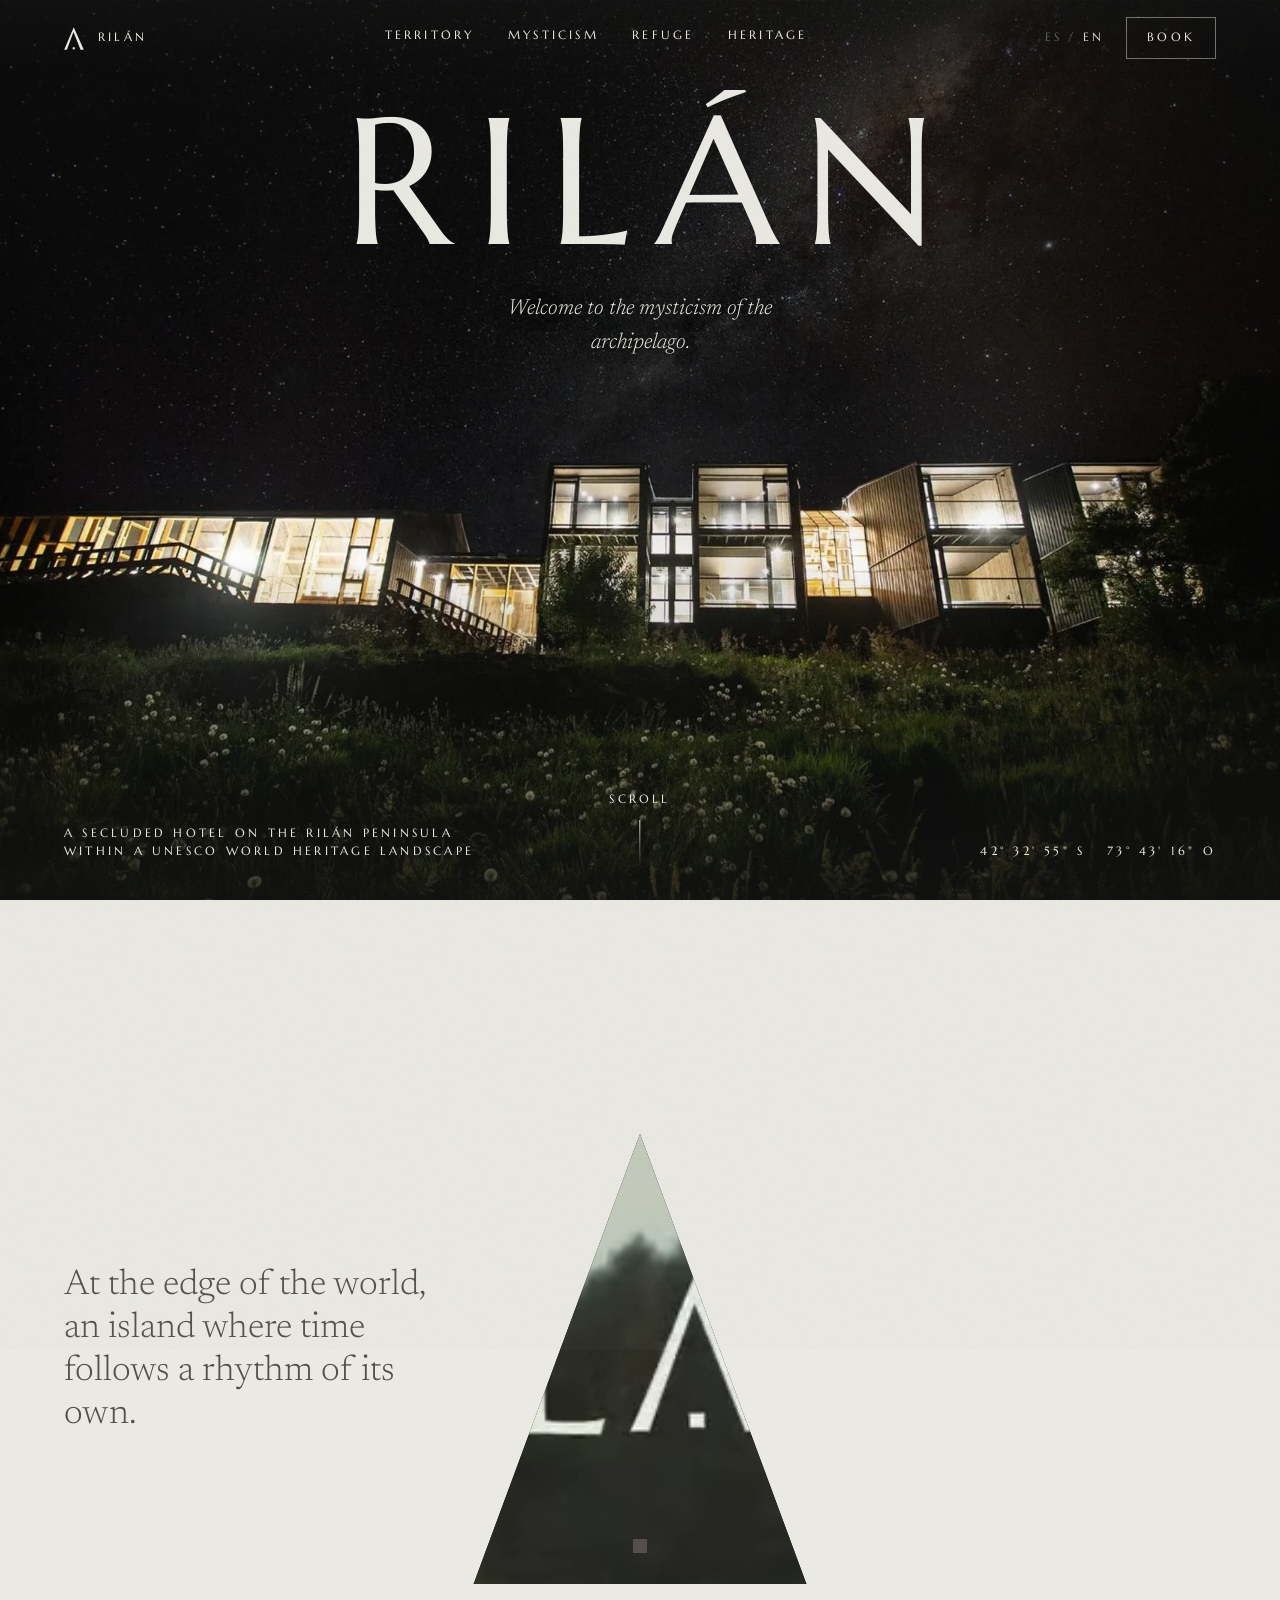
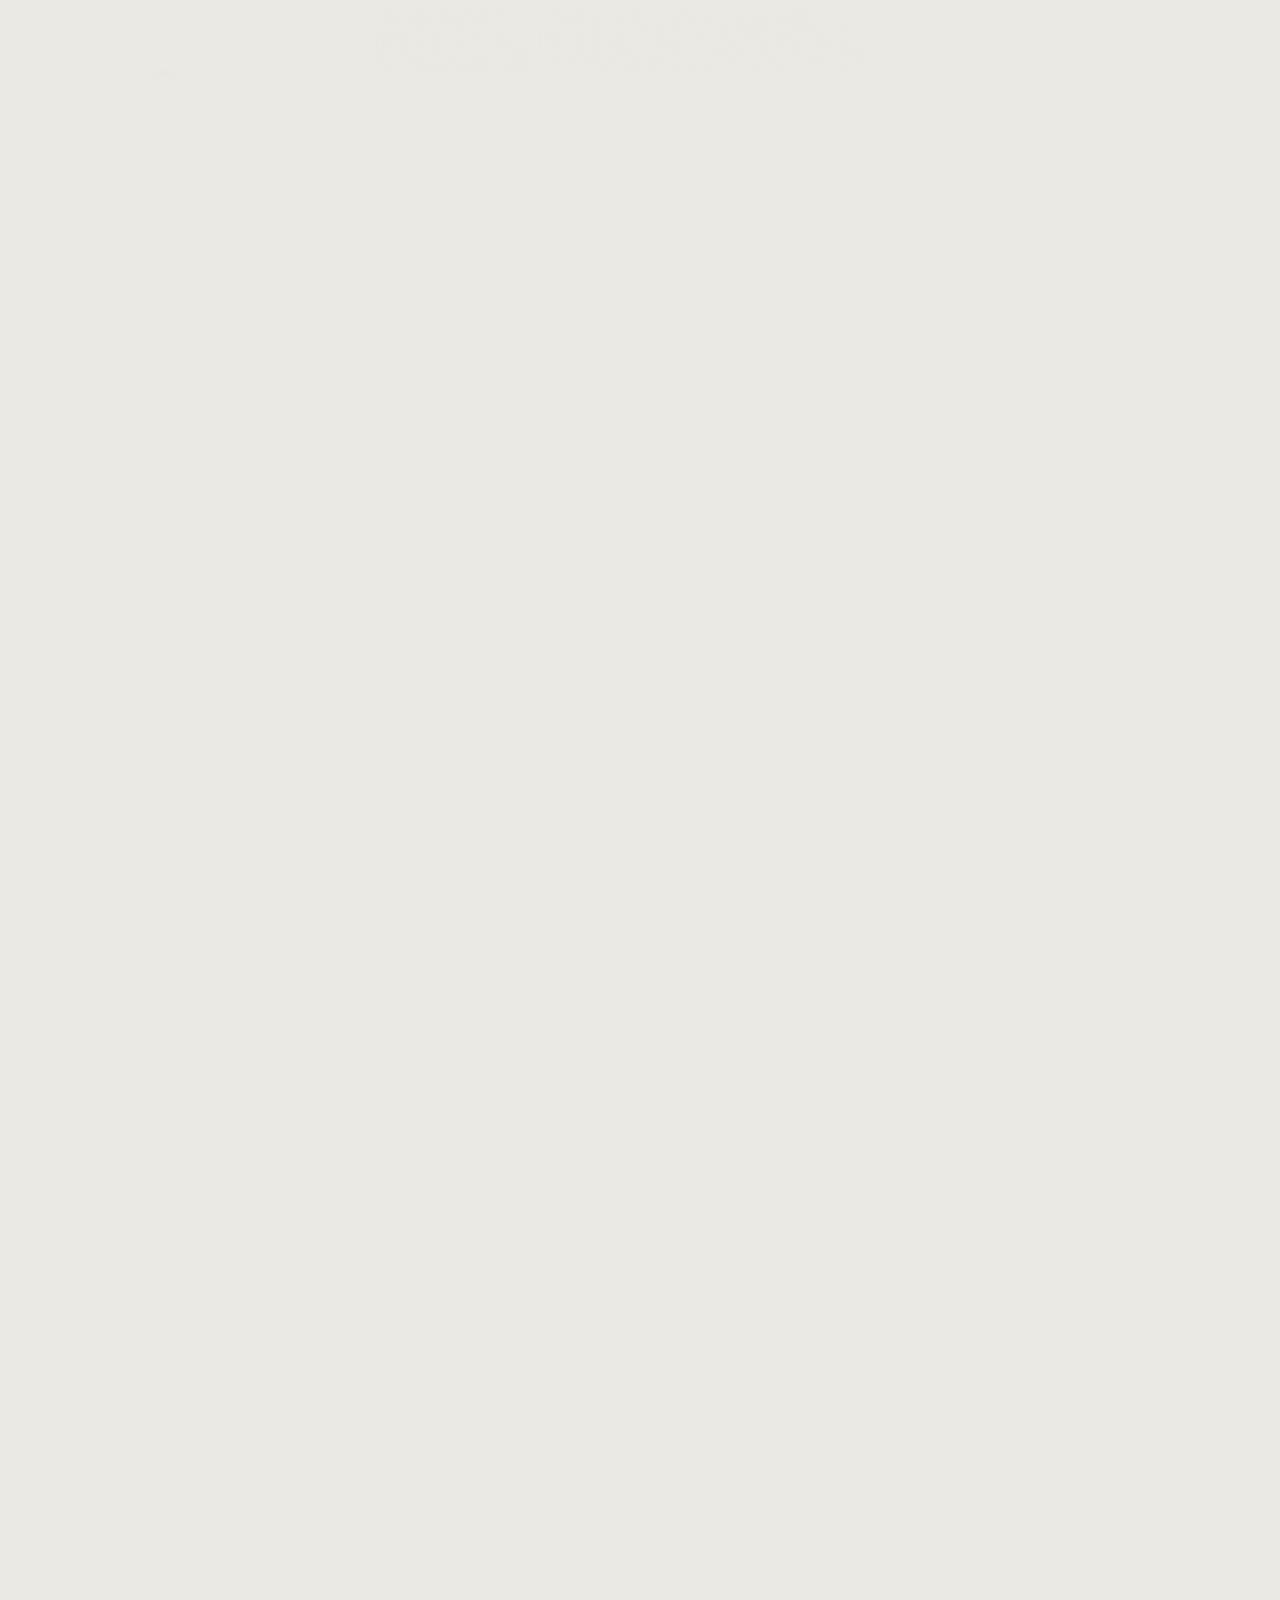
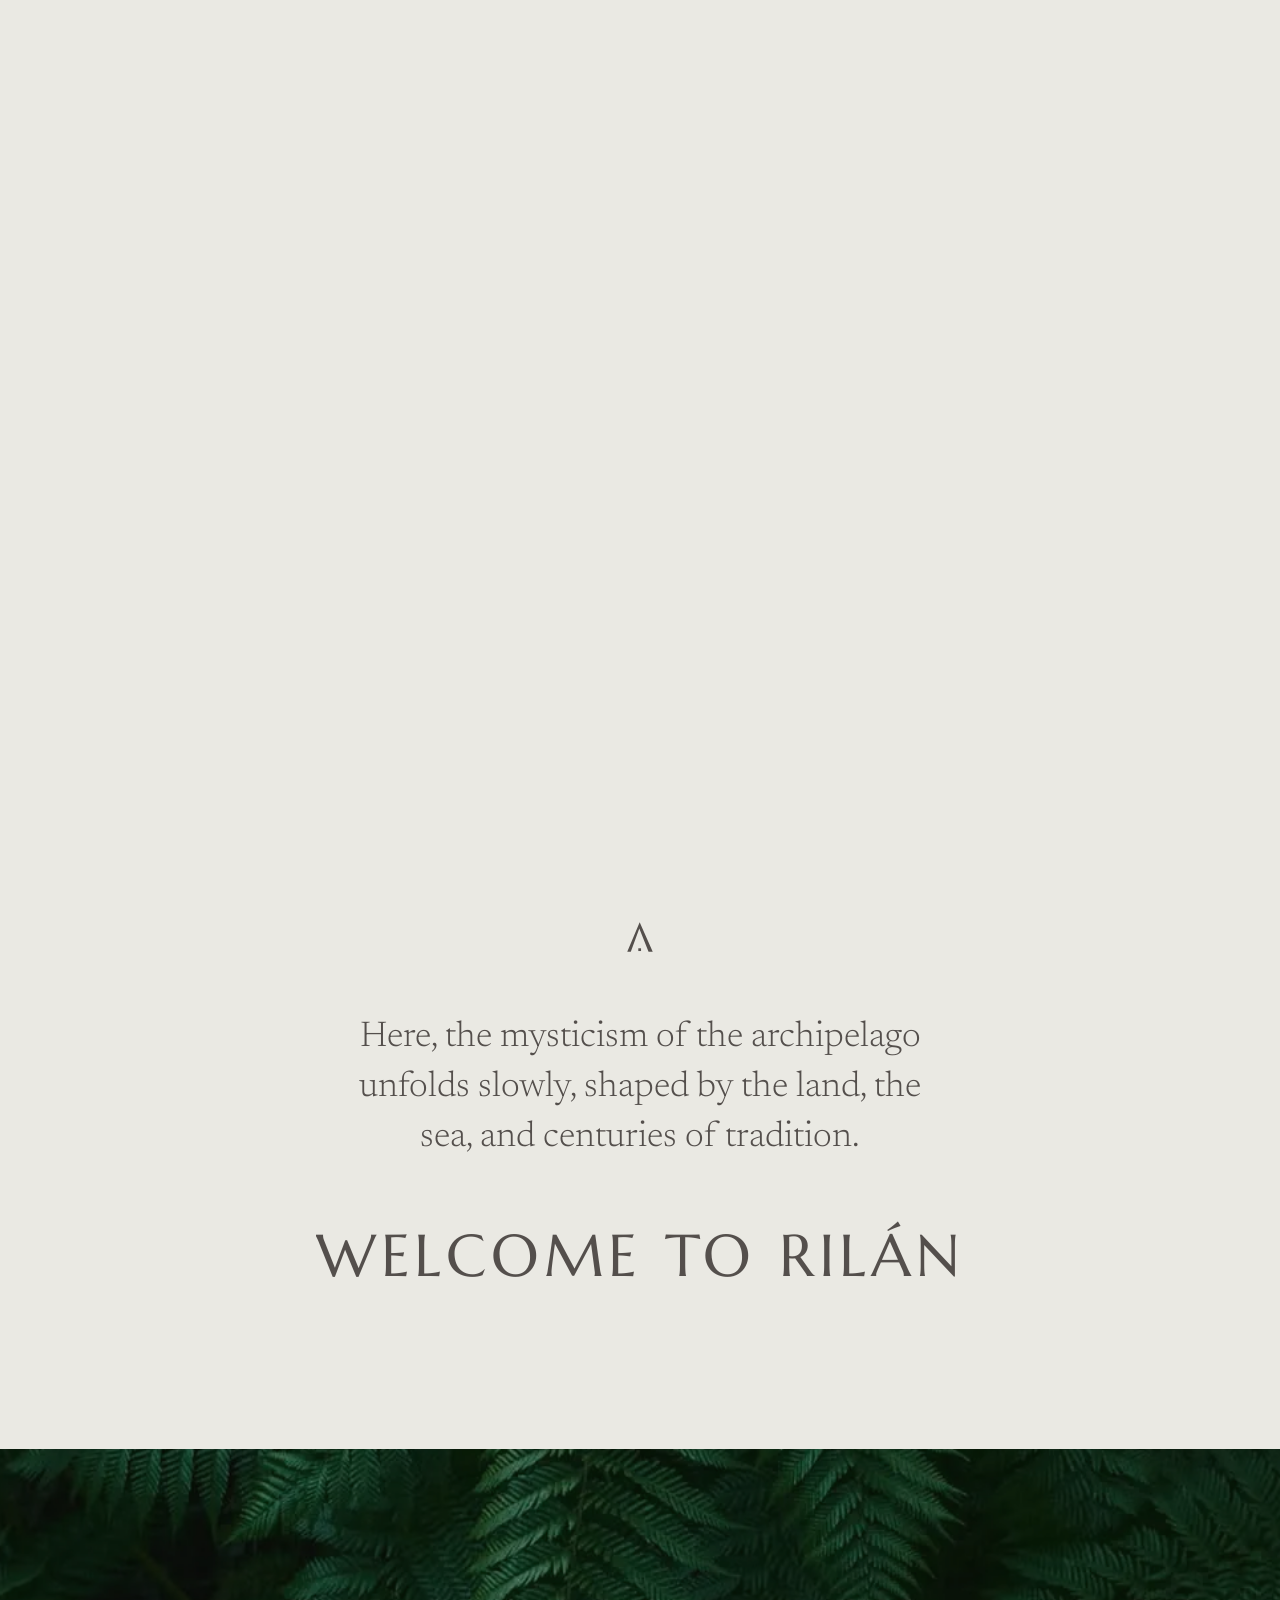
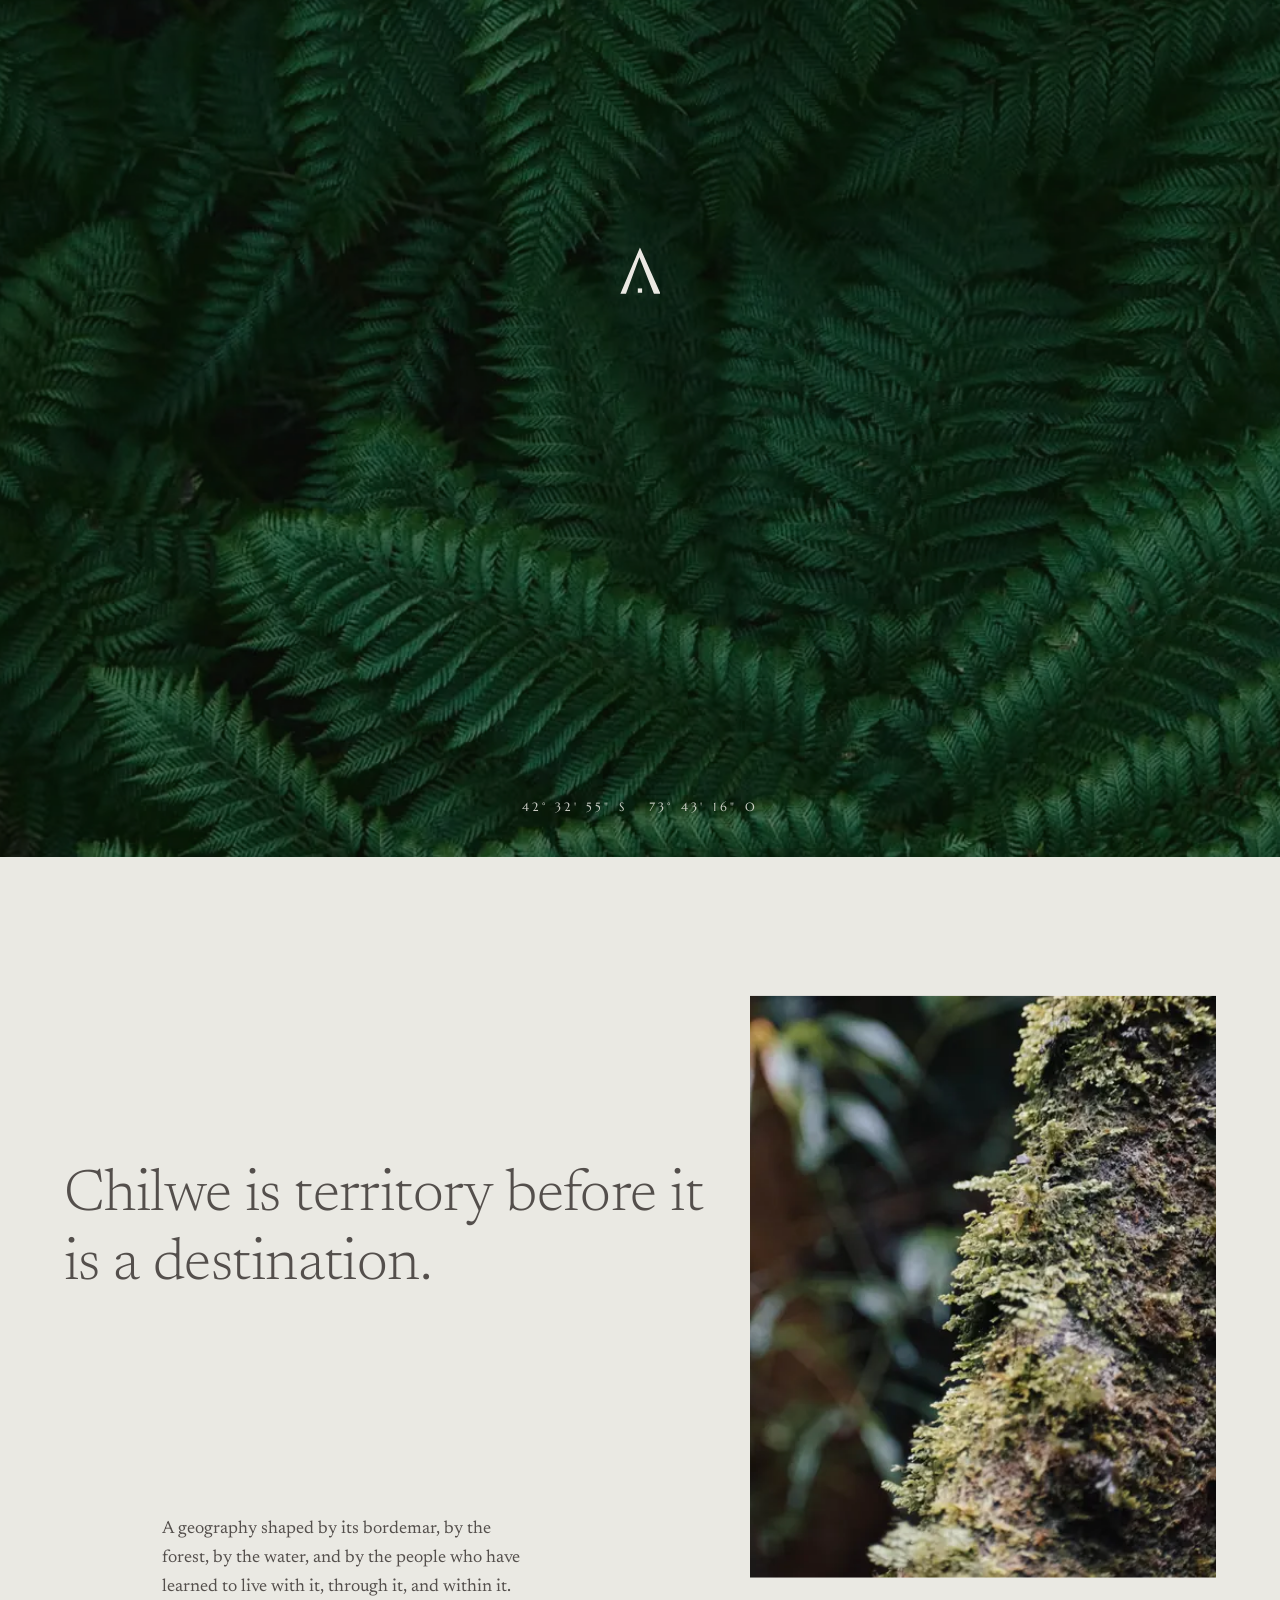
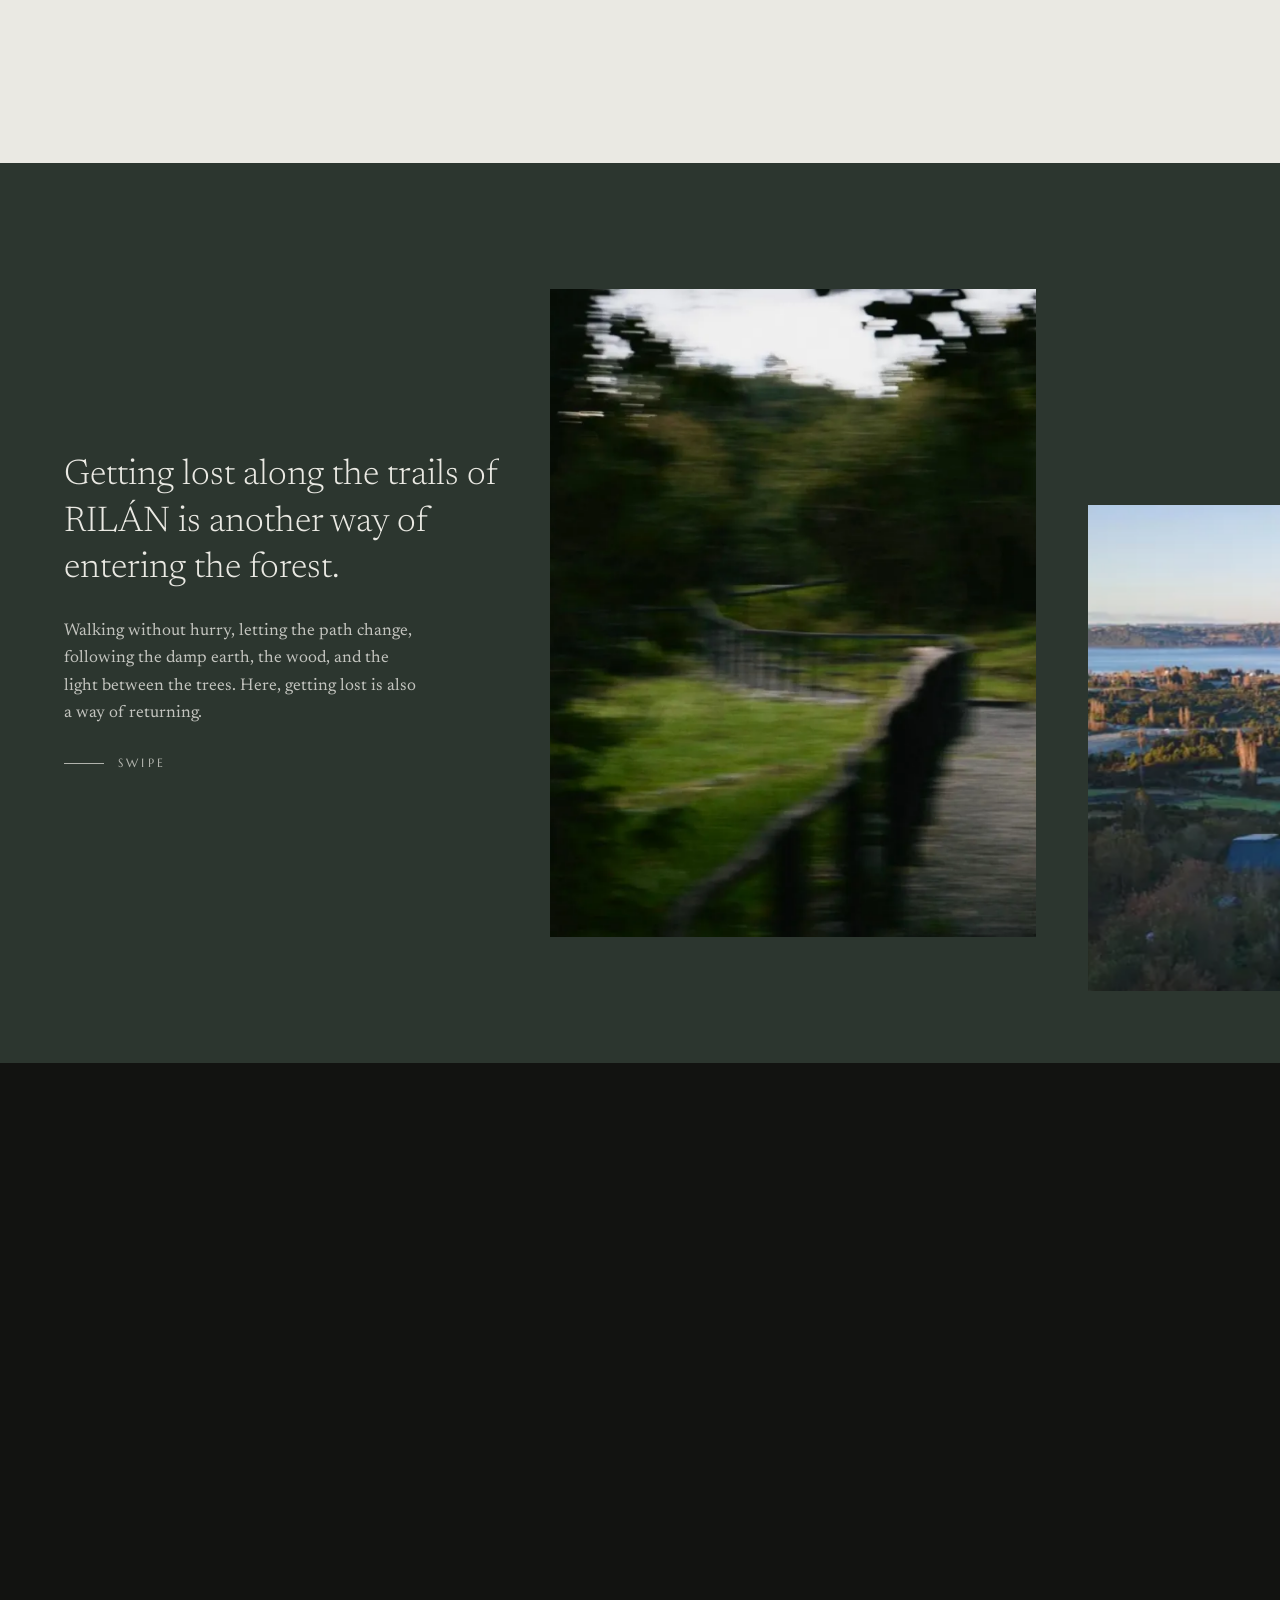
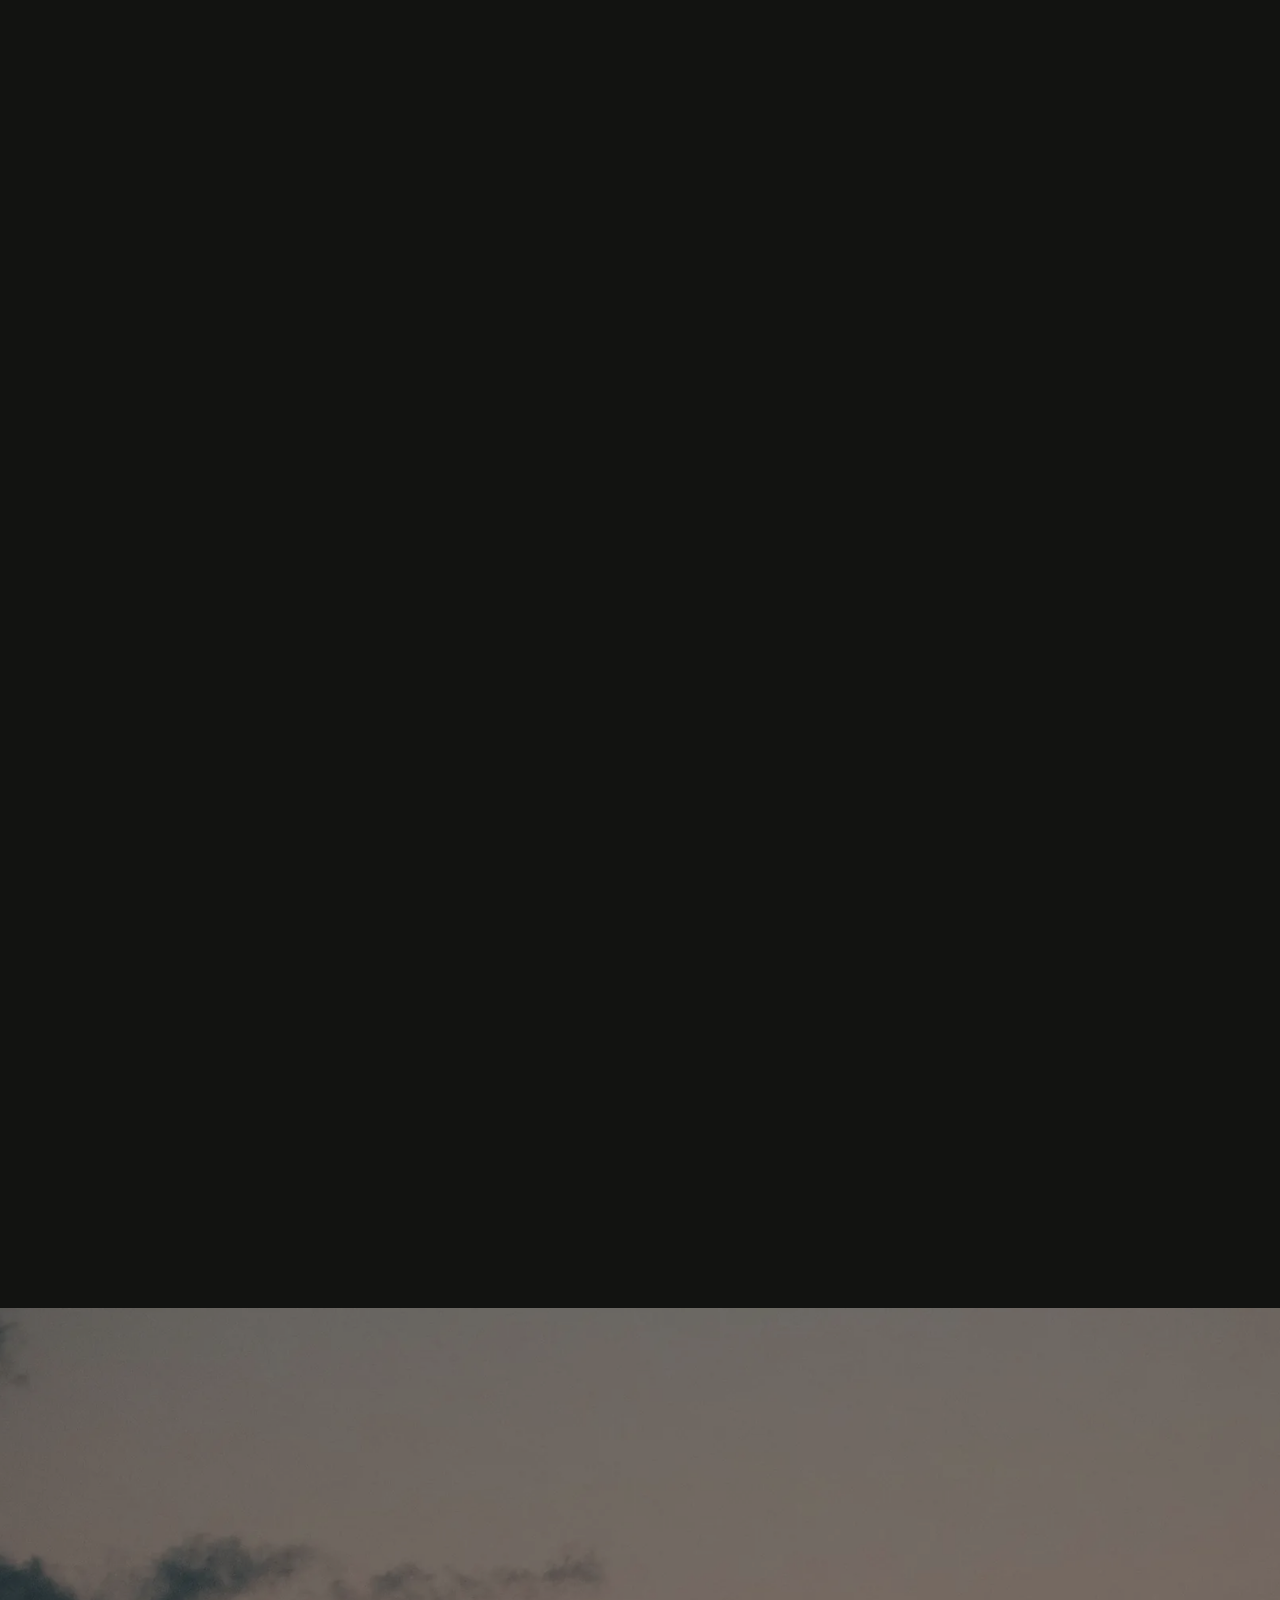
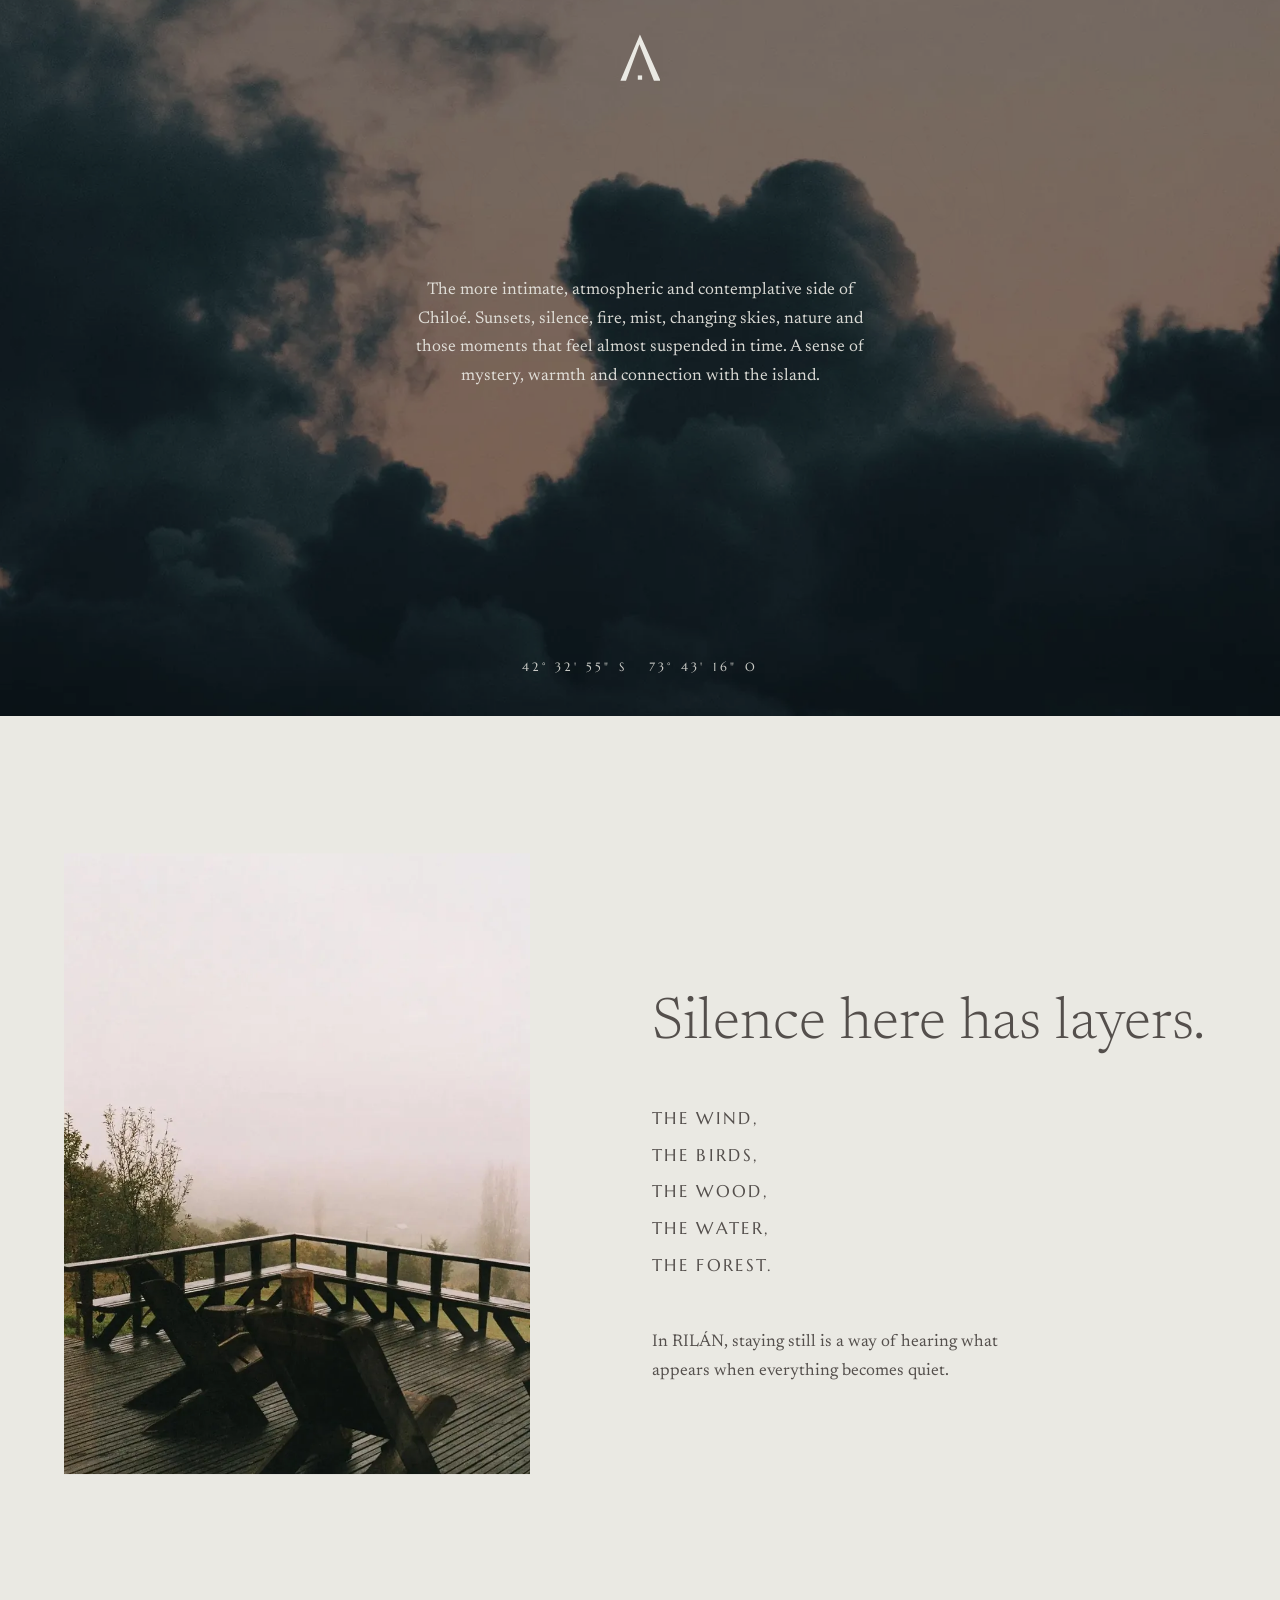
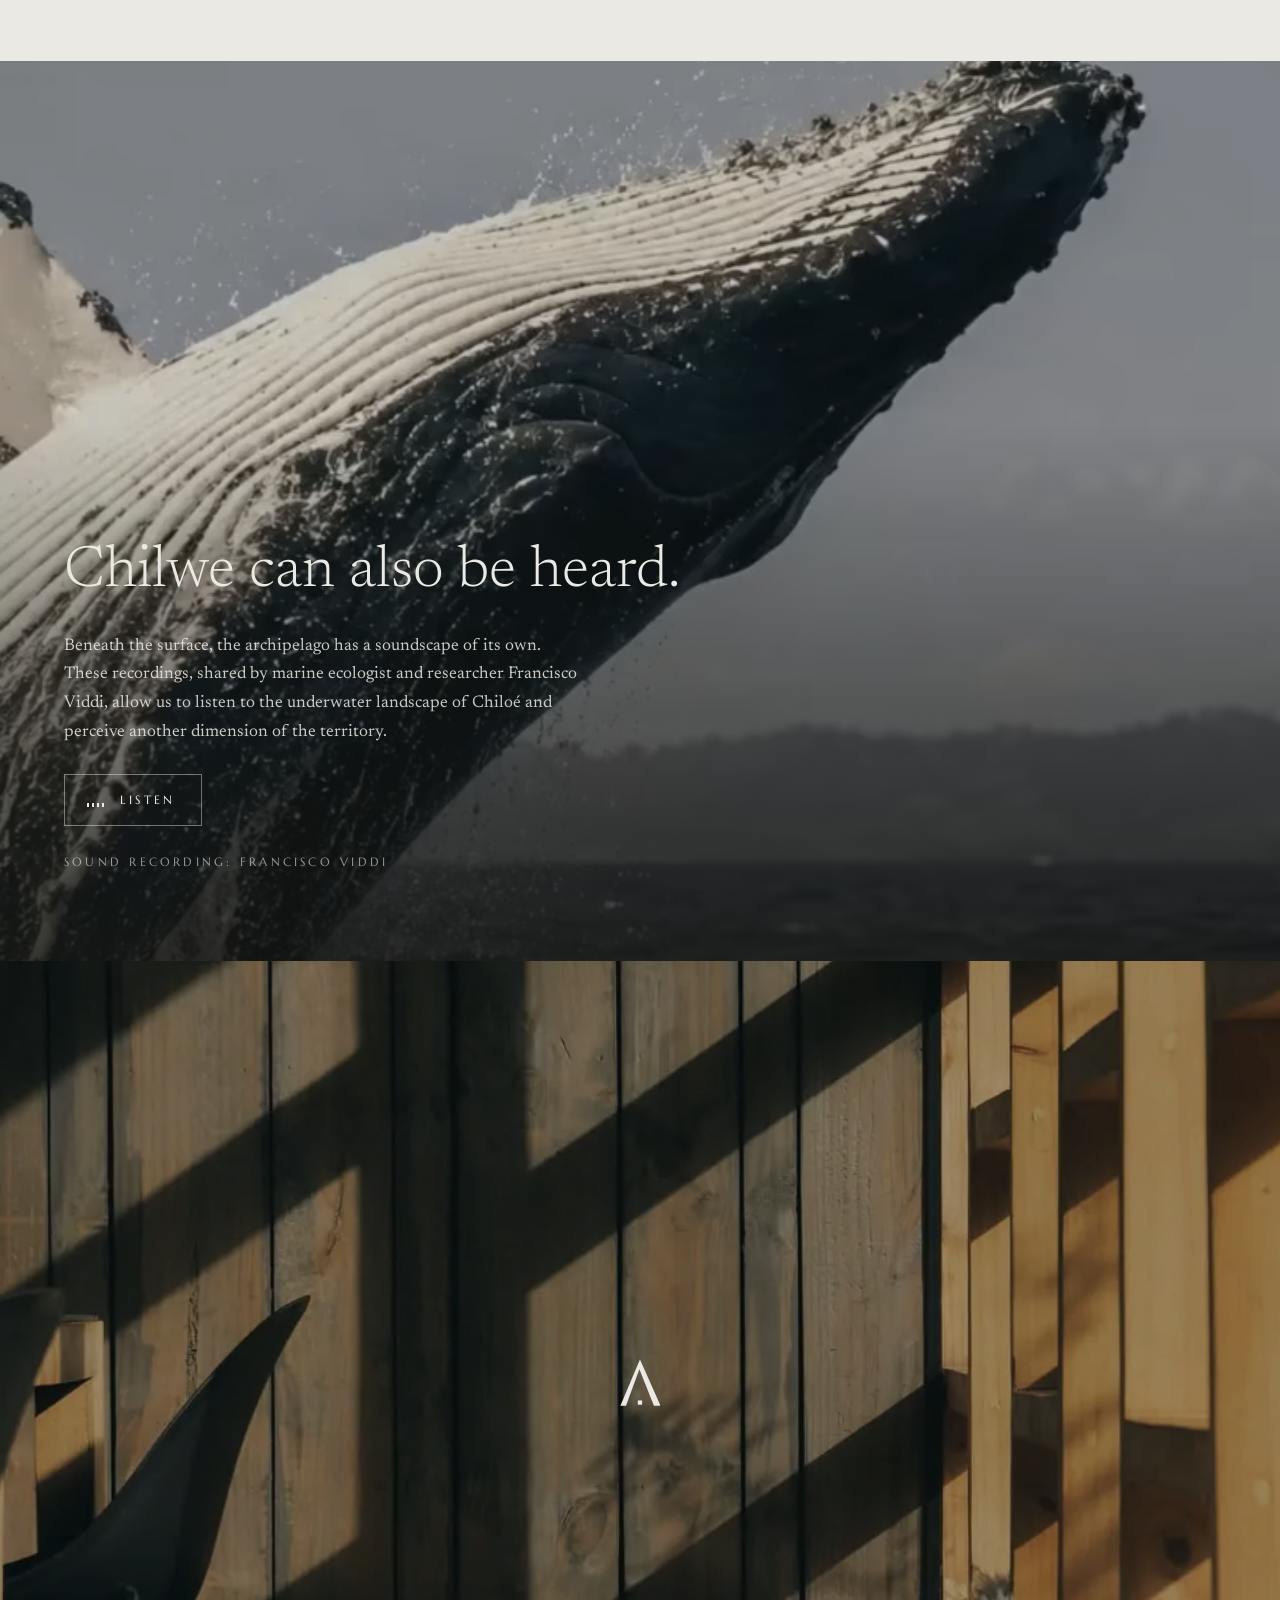
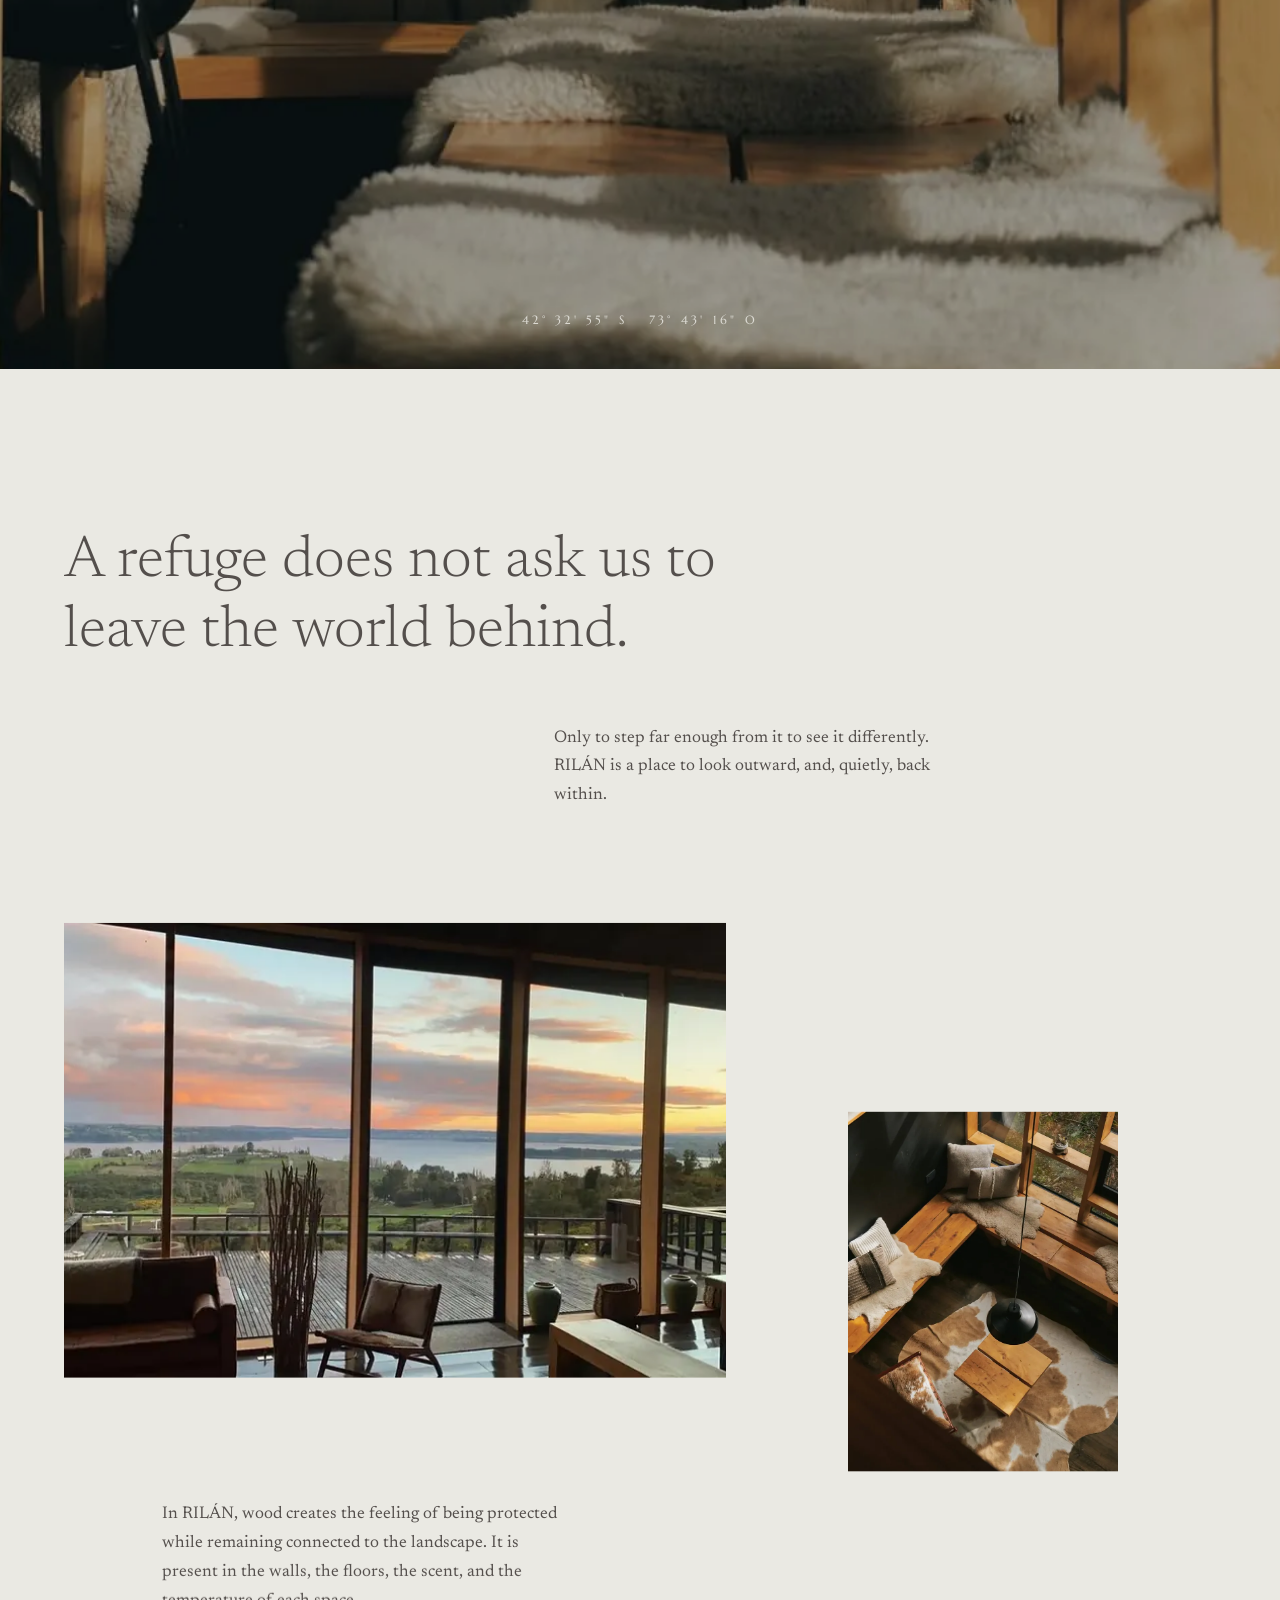
==== index.html @ 2826710f "F18: rendimiento y QA visual (Swiper diferido, OG, a11y) Co-Authored-By: Claude Opus 5.5 <noreply@an" ====
<!doctype html>
<html lang="es" data-lang="es">
<head>
<meta charset="utf-8">
<meta name="viewport" content="width=device-width, initial-scale=1">
<title>RILÁN · Península de Rilán, Chiloé</title>
<meta name="description" content="A secluded hotel on the Rilán Peninsula. Within a UNESCO World Heritage landscape. Chiloé Archipelago • Chile">
<meta name="theme-color" content="#121311">
<meta property="og:title" content="RILÁN">
<meta property="og:description" content="Bienvenidos al misticismo del archipiélago.">
<meta property="og:image" content="https://pabloignaciofigueroa.github.io/hotel_rilan/assets/og.jpg">
<meta property="og:type" content="website">
<link rel="icon" href="brand/logo/favicon.svg" type="image/svg+xml">
<link rel="icon" href="brand/logo/favicon.ico" sizes="48x48">
<link rel="apple-touch-icon" href="brand/logo/png/favicon-180.png">
<link rel="preload" href="assets/fonts/marcellus-latin-400-normal.woff2" as="font" type="font/woff2" crossorigin>
<link rel="preload" href="assets/fonts/newsreader-latin-300-normal.woff2" as="font" type="font/woff2" crossorigin>
<link rel="preload" as="image" type="image/webp" imagesrcset="assets/img/web_rilan_35-s.webp 800w, assets/img/web_rilan_35-l.webp 1800w" imagesizes="100vw">
<link rel="stylesheet" href="vendor/swiper-bundle.min.css" media="print" onload="this.media='all'">
<link rel="stylesheet" href="css/main.css">
<script>document.documentElement.classList.add('js');</script>
</head>
<body>

<a class="skip" href="#bienvenida"><span data-l="es">Saltar al contenido</span><span data-l="en">Skip to content</span></a>

<!-- ============ PRECARGA ============ -->
<div class="loader" aria-hidden="true">
  <svg class="loader__mark" viewBox="0 0 513 590"><path d="M5 585L250 5L508 585L425 585L243 128L75 585Z"/><rect x="223" y="519" width="54" height="54"/></svg>
  <p class="loader__coords t-label">42° 32' 55" S&nbsp;&nbsp;&nbsp;73° 43' 16" O</p>
</div>

<!-- ============ NAVEGACIÓN ============ -->
<header class="nav" data-nav>
  <a class="nav__brand" href="#top" aria-label="RILÁN, inicio">
    <svg viewBox="0 0 513 590" aria-hidden="true"><path d="M5 585L250 5L508 585L425 585L243 128L75 585Z"/><rect x="223" y="519" width="54" height="54"/></svg>
    <span class="t-label">RILÁN</span>
  </a>
  <nav class="nav__links" aria-label="Capítulos">
    <a class="t-label u-link" href="#territory">Territory</a>
    <a class="t-label u-link" href="#mysticism">Mysticism</a>
    <a class="t-label u-link" href="#refuge">Refuge</a>
    <a class="t-label u-link" href="#heritage">Heritage</a>
  </nav>
  <div class="nav__end">
    <button class="lang t-label" type="button" data-lang-toggle aria-label="ES / EN: cambiar idioma, change language"><span class="lang__es">ES</span><span class="lang__sep">/</span><span class="lang__en">EN</span></button>
    <a class="btn btn--ghost t-label" href="#reservar" data-magnetic><span data-l="es">Reservar</span><span data-l="en">Book</span></a>
    <button class="burger" type="button" data-menu-open aria-expanded="false" aria-controls="menu"><span class="sr"><span data-l="es">Abrir menú</span><span data-l="en">Open menu</span></span><i></i><i></i></button>
  </div>
</header>

<div class="menu" id="menu" data-menu hidden>
  <div class="menu__media" aria-hidden="true">
    <img class="is-on" src="assets/img/ig_2026-09-23_DdoqxbhxKbG-l.webp" srcset="assets/img/ig_2026-09-23_DdoqxbhxKbG-s.webp 800w, assets/img/ig_2026-09-23_DdoqxbhxKbG-l.webp 1800w" sizes="50vw" width="1080" height="1439" alt="" loading="lazy" decoding="async" style="background-image:url([data-uri])" data-menu-img="territory">
    <img class="" src="assets/img/ig_2026-09-02_DczRbckRl74-l.webp" srcset="assets/img/ig_2026-09-02_DczRbckRl74-s.webp 800w, assets/img/ig_2026-09-02_DczRbckRl74-l.webp 1800w" sizes="50vw" width="3073" height="4096" alt="" loading="lazy" decoding="async" style="background-image:url([data-uri])" data-menu-img="mysticism">
    <img class="" src="assets/img/ig_2026-09-11_DdJ6xS-xtDC-l.webp" srcset="assets/img/ig_2026-09-11_DdJ6xS-xtDC-s.webp 800w, assets/img/ig_2026-09-11_DdJ6xS-xtDC-l.webp 1800w" sizes="50vw" width="1080" height="1440" alt="" loading="lazy" decoding="async" style="background-image:url([data-uri])" data-menu-img="refuge">
    <img class="" src="assets/img/ig_2026-09-03_Dc00-W6RwgS-l.webp" srcset="assets/img/ig_2026-09-03_Dc00-W6RwgS-s.webp 800w, assets/img/ig_2026-09-03_Dc00-W6RwgS-l.webp 1800w" sizes="50vw" width="1421" height="1895" alt="" loading="lazy" decoding="async" style="background-image:url([data-uri])" data-menu-img="heritage">
    <img class="" src="assets/img/web_rilan_06-l.webp" srcset="assets/img/web_rilan_06-s.webp 800w, assets/img/web_rilan_06-l.webp 1800w" sizes="50vw" width="1600" height="1200" alt="" loading="lazy" decoding="async" style="background-image:url([data-uri])" data-menu-img="cocina">
    <img class="" src="assets/img/web_rilan_47-l.webp" srcset="assets/img/web_rilan_47-s.webp 800w, assets/img/web_rilan_47-l.webp 1800w" sizes="50vw" width="3000" height="1688" alt="" loading="lazy" decoding="async" style="background-image:url([data-uri])" data-menu-img="llegar">
  </div>
  <nav class="menu__list" aria-label="Menú">
    <a href="#territory" data-menu-key="territory"><span class="menu__w">Territory</span></a>
    <a href="#mysticism" data-menu-key="mysticism"><span class="menu__w">Mysticism</span></a>
    <a href="#refuge" data-menu-key="refuge"><span class="menu__w">Refuge</span></a>
    <a href="#cocina" data-menu-key="cocina"><span class="menu__w">Rucalaf</span></a>
    <a href="#heritage" data-menu-key="heritage"><span class="menu__w">Heritage</span></a>
    <a href="#llegar" data-menu-key="llegar"><span class="menu__w"><span data-l="es">Cómo llegar</span><span data-l="en">Getting here</span></span></a>
  </nav>
  <p class="menu__coords t-label">42° 32' 55" S&nbsp;&nbsp;&nbsp;73° 43' 16" O</p>
  <button class="menu__close t-label" type="button" data-menu-close><span data-l="es">Cerrar</span><span data-l="en">Close</span></button>
</div>

<div class="progress" aria-hidden="true"><i data-progress></i></div>

<main id="top">

<!-- ============ 1 · PORTADA ============ -->
<section class="hero" data-theme="dark" aria-label="RILÁN">
  <div class="hero__media" data-hero-media>
    <img class="" src="assets/img/web_rilan_35-l.webp" srcset="assets/img/web_rilan_35-s.webp 800w, assets/img/web_rilan_35-l.webp 1800w" sizes="100vw" width="2200" height="1467" alt="Los volúmenes de madera de RILÁN encendidos de noche bajo la Vía Láctea" fetchpriority="high" decoding="async" style="background-image:url([data-uri])" >
  </div>
  <div class="hero__veil"></div>
  <div class="hero__content">
    <h1 class="hero__title" aria-label="RILÁN">
      <span class="hero__letters" data-hero-letters><span>R</span><span>I</span><span>L</span><span>Á</span><span>N</span></span>
    </h1>
    <p class="hero__lead" data-hero-fade>
      <span data-l="es">Bienvenidos al misticismo del archipiélago.</span>
      <span data-l="en">Welcome to the mysticism of the archipelago.</span>
    </p>
  </div>
  <p class="hero__bio t-label" data-hero-fade>A secluded hotel on the Rilán Peninsula<br>Within a UNESCO World Heritage landscape</p>
  <p class="hero__coords t-label" data-hero-fade>42° 32' 55" S&nbsp;&nbsp;&nbsp;73° 43' 16" O</p>
  <a class="hero__scroll t-label" href="#bienvenida" data-hero-fade><span data-l="es">Descender</span><span data-l="en">Scroll</span><i></i></a>
</section>

<!-- ============ 2 · VENTANA Λ ============ -->
<section class="portal" id="bienvenida" data-portal aria-label="Bienvenida">
  <div class="portal__stage">
    <div class="portal__window" data-portal-window>
      <video class="portal__video" data-portal-video muted playsinline loop preload="metadata" poster="assets/video/bienvenida-poster.jpg" aria-label="Video de bienvenida: bosque, arquitectura e interiores de RILÁN">
        <source src="assets/video/bienvenida.webm" type="video/webm">
        <source src="assets/video/bienvenida.mp4" type="video/mp4">
      </video>
      <div class="portal__shade" data-portal-shade></div>
    </div>
    <span class="portal__dot" data-portal-dot aria-hidden="true"></span>
    <p class="portal__intro" data-portal-intro>
      <span data-l="es">Al sur del mundo, una isla donde el tiempo sigue un ritmo propio.</span>
      <span data-l="en">At the edge of the world, an island where time follows a rhythm of its own.</span>
    </p>
    <p class="portal__words" aria-label="La madera, el fuego, el patrimonio, el silencio.">
      <span data-l="es"><b data-word>La madera,</b> <b data-word>el fuego,</b> <b data-word>el patrimonio,</b> <b data-word>el silencio.</b></span>
      <span data-l="en"><b data-word>Wood,</b> <b data-word>fire,</b> <b data-word>heritage,</b> <b data-word>silence.</b></span>
    </p>
  </div>
</section>

<section class="welcome" data-theme="light">
  <div class="welcome__inner">
    <svg class="mark mark--sm" viewBox="0 0 513 590" aria-hidden="true"><path d="M5 585L250 5L508 585L425 585L243 128L75 585Z"/><rect x="223" y="519" width="54" height="54"/></svg>
    <p class="welcome__text" data-lines>
      <span data-l="es">Aquí, el misticismo del archipiélago se revela lentamente, moldeado por la tierra, el mar y siglos de tradición.</span>
      <span data-l="en">Here, the mysticism of the archipelago unfolds slowly, shaped by the land, the sea, and centuries of tradition.</span>
    </p>
    <h2 class="welcome__title t-display" data-lines><span data-l="es">Bienvenidos a RILÁN</span><span data-l="en">Welcome to RILÁN</span></h2>
  </div>
</section>

<!-- ============ 3 · TERRITORY ============ -->
<section class="cover" id="territory" data-theme="dark" data-cover aria-labelledby="t-territory">
  <div class="cover__media" data-cover-media>
    <img class="" src="assets/img/ig_2026-09-23_DdoqxbhxKbG-l.webp" srcset="assets/img/ig_2026-09-23_DdoqxbhxKbG-s.webp 800w, assets/img/ig_2026-09-23_DdoqxbhxKbG-l.webp 1800w" sizes="100vw" width="1080" height="1439" alt="Hojas de helecho nativo cubriendo todo el cuadro" loading="lazy" decoding="async" style="background-image:url([data-uri])" >
  </div>
  <div class="cover__veil"></div>
  <div class="cover__center">
    <svg class="mark" viewBox="0 0 513 590" aria-hidden="true"><path d="M5 585L250 5L508 585L425 585L243 128L75 585Z"/><rect x="223" y="519" width="54" height="54"/></svg>
    <h2 class="cover__word" id="t-territory" data-cover-word>Territory</h2>
  </div>
  <p class="cover__coords t-label">42° 32' 55" S&nbsp;&nbsp;&nbsp;73° 43' 16" O</p>
</section>

<section class="chapter" data-theme="light">
  <div class="chapter__grid">
    <h3 class="chapter__title" data-lines>
      <span data-l="es">Chilwe es territorio antes que destino.</span>
      <span data-l="en">Chilwe is territory before it is a destination.</span>
    </h3>
    <p class="chapter__body" data-lines>
      <span data-l="es">Una geografía marcada por su bordemar, por el bosque, por el agua y por las personas que han aprendido a vivir con él, a través de él y dentro de él.</span>
      <span data-l="en">A geography shaped by its bordemar, by the forest, by the water, and by the people who have learned to live with it, through it, and within it.</span>
    </p>
    <figure class="chapter__fig" data-clip>
      <div class="frame"><img class="" src="assets/img/ig_2026-09-05_Dc41N1BRYMT-l.webp" srcset="assets/img/ig_2026-09-05_Dc41N1BRYMT-s.webp 800w, assets/img/ig_2026-09-05_Dc41N1BRYMT-l.webp 1800w" sizes="(min-width: 900px) 40vw, 100vw" width="4096" height="2731" alt="Tronco cubierto de musgo y líquenes en el bosque" loading="lazy" decoding="async" style="background-image:url([data-uri])" data-parallax-in></div>
    </figure>
  </div>
</section>

<section class="hscroll" data-theme="dark" data-hscroll aria-label="Senderos y paisaje">
  <div class="hscroll__track" data-hscroll-track>
    <div class="hscroll__intro">
      <p class="hscroll__lead" data-lines>
        <span data-l="es">Perderse en los senderos de RILÁN es otra forma de entrar en el bosque.</span>
        <span data-l="en">Getting lost along the trails of RILÁN is another way of entering the forest.</span>
      </p>
      <p class="hscroll__body">
        <span data-l="es">Caminar sin apuro, dejar que el camino cambie, seguir la humedad, la madera y la luz entre los árboles. Aquí, perderse también es una forma de retornar.</span>
        <span data-l="en">Walking without hurry, letting the path change, following the damp earth, the wood, and the light between the trees. Here, getting lost is also a way of returning.</span>
      </p>
      <p class="hint t-label" aria-hidden="true"><i></i><span data-l="es">Desliza</span><span data-l="en">Swipe</span></p>
    </div>
    <figure class="hs hs--tall"><div class="frame"><img class="" src="assets/img/ig_2026-09-17_DdZd85rRxkm-l.webp" srcset="assets/img/ig_2026-09-17_DdZd85rRxkm-s.webp 800w, assets/img/ig_2026-09-17_DdZd85rRxkm-l.webp 1800w" sizes="(min-width: 900px) 34vw, 80vw" width="1129" height="1505" alt="Pasarela de madera que se pierde entre el pasto y el bosque" loading="lazy" decoding="async" style="background-image:url([data-uri])" ></div></figure>
    <figure class="hs hs--wide hs--low"><div class="frame"><img class="" src="assets/img/web_rilan_47-l.webp" srcset="assets/img/web_rilan_47-s.webp 800w, assets/img/web_rilan_47-l.webp 1800w" sizes="(min-width: 900px) 52vw, 90vw" width="3000" height="1688" alt="Vista aérea de la península de Rilán y el mar interior al atardecer" loading="lazy" decoding="async" style="background-image:url([data-uri])" ></div></figure>
    <figure class="hs hs--mid"><div class="frame"><img class="" src="assets/img/web_rilan_03-l.webp" srcset="assets/img/web_rilan_03-s.webp 800w, assets/img/web_rilan_03-l.webp 1800w" sizes="(min-width: 900px) 40vw, 80vw" width="3000" height="2000" alt="Torre de una iglesia chilota vista entre las ramas, frente al agua" loading="lazy" decoding="async" style="background-image:url([data-uri])" ></div></figure>
    <div class="hs-quote">
      <p class="hs-quote__t" data-lines><span data-l="es">El bosque guarda su propio ritmo.</span><span data-l="en">The forest holds its own rhythm.</span></p>
      <p class="hs-quote__b"><span data-l="es">En Chilwe, la naturaleza es más que paisaje. Es memoria, presencia y una forma de retornar.</span><span data-l="en">In Chilwe, nature is more than landscape. It is memory, presence and a way of returning.</span></p>
    </div>
    <figure class="hs hs--tall hs--low"><div class="frame"><img class="" src="assets/img/ig_2026-09-13_DdOtAZ-xADQ-l.webp" srcset="assets/img/ig_2026-09-13_DdOtAZ-xADQ-s.webp 800w, assets/img/ig_2026-09-13_DdOtAZ-xADQ-l.webp 1800w" sizes="(min-width: 900px) 34vw, 80vw" width="1136" height="1515" alt="Reflejos de pilotes de madera en el agua quieta" loading="lazy" decoding="async" style="background-image:url([data-uri])" ></div></figure>
    <figure class="hs hs--wide"><div class="frame"><img class="" src="assets/img/web_rilan_08-l.webp" srcset="assets/img/web_rilan_08-s.webp 800w, assets/img/web_rilan_08-l.webp 1800w" sizes="(min-width: 900px) 52vw, 90vw" width="1600" height="1066" alt="Camino rural entre lomas verdes de Chiloé" loading="lazy" decoding="async" style="background-image:url([data-uri])" ></div></figure>
    <figure class="hs hs--mid hs--low"><div class="frame"><img class="" src="assets/img/web_rilan_48-l.webp" srcset="assets/img/web_rilan_48-s.webp 800w, assets/img/web_rilan_48-l.webp 1800w" sizes="(min-width: 900px) 40vw, 80vw" width="1136" height="733" alt="Pradera con flores silvestres y el hotel al fondo" loading="lazy" decoding="async" style="background-image:url([data-uri])" ></div></figure>
  </div>
</section>

<!-- ============ 4 · MYSTICISM ============ -->
<section class="cover" id="mysticism" data-theme="dark" data-cover aria-labelledby="t-mysticism">
  <div class="cover__media" data-cover-media>
    <img class="" src="assets/img/ig_2026-09-02_DczRbckRl74-l.webp" srcset="assets/img/ig_2026-09-02_DczRbckRl74-s.webp 800w, assets/img/ig_2026-09-02_DczRbckRl74-l.webp 1800w" sizes="100vw" width="3073" height="4096" alt="Nubes oscuras sobre un cielo rosado al atardecer" loading="lazy" decoding="async" style="background-image:url([data-uri])" >
  </div>
  <div class="cover__veil"></div>
  <div class="cover__center">
    <svg class="mark" viewBox="0 0 513 590" aria-hidden="true"><path d="M5 585L250 5L508 585L425 585L243 128L75 585Z"/><rect x="223" y="519" width="54" height="54"/></svg>
    <h2 class="cover__word" id="t-mysticism" data-cover-word>Mysticism</h2>
    <p class="cover__desc" data-lines>The more intimate, atmospheric and contemplative side of Chiloé. Sunsets, silence, fire, mist, changing skies, nature and those moments that feel almost suspended in time. A sense of mystery, warmth and connection with the island.</p>
  </div>
  <p class="cover__coords t-label">42° 32' 55" S&nbsp;&nbsp;&nbsp;73° 43' 16" O</p>
</section>

<section class="silence" data-theme="light">
  <figure class="silence__fig" data-clip>
    <div class="frame"><img class="" src="assets/img/web_rilan_16-l.webp" srcset="assets/img/web_rilan_16-s.webp 800w, assets/img/web_rilan_16-l.webp 1800w" sizes="(min-width: 900px) 38vw, 100vw" width="1228" height="1818" alt="Terraza de madera con sillas frente a la niebla" loading="lazy" decoding="async" style="background-image:url([data-uri])" data-parallax-in></div>
  </figure>
  <div class="silence__text">
    <h3 class="silence__title" data-lines><span data-l="es">El silencio aquí tiene capas.</span><span data-l="en">Silence here has layers.</span></h3>
    <p class="silence__layers" aria-label="El viento, las aves, la madera, el agua, el bosque.">
      <span data-l="es"><b data-layer>El viento,</b> <b data-layer>las aves,</b> <b data-layer>la madera,</b> <b data-layer>el agua,</b> <b data-layer>el bosque.</b></span>
      <span data-l="en"><b data-layer>The wind,</b> <b data-layer>the birds,</b> <b data-layer>the wood,</b> <b data-layer>the water,</b> <b data-layer>the forest.</b></span>
    </p>
    <p class="silence__body" data-lines>
      <span data-l="es">En RILÁN, quedarse en silencio es una forma de escuchar lo que aparece cuando todo se aquieta.</span>
      <span data-l="en">In RILÁN, staying still is a way of hearing what appears when everything becomes quiet.</span>
    </p>
  </div>
</section>

<section class="listen" data-theme="dark" aria-labelledby="t-listen">
  <video class="listen__video" data-listen-video muted playsinline loop preload="none" poster="assets/video/chilwe-poster.jpg" aria-label="Ballena jorobada saltando en el mar interior de Chiloé">
    <source src="assets/video/chilwe-se-escucha.webm" type="video/webm">
    <source src="assets/video/chilwe-se-escucha.mp4" type="video/mp4">
  </video>
  <div class="listen__veil"></div>
  <div class="listen__content">
    <h3 class="listen__title" id="t-listen" data-lines><span data-l="es">Chilwe también se escucha.</span><span data-l="en">Chilwe can also be heard.</span></h3>
    <p class="listen__body" data-lines>
      <span data-l="es">Bajo la superficie, el archipiélago tiene su propio paisaje sonoro. Estos registros, compartidos por el investigador y ecólogo marino Francisco Viddi, nos permiten escuchar el paisaje submarino de Chiloé y percibir otra dimensión del territorio.</span>
      <span data-l="en">Beneath the surface, the archipelago has a soundscape of its own. These recordings, shared by marine ecologist and researcher Francisco Viddi, allow us to listen to the underwater landscape of Chiloé and perceive another dimension of the territory.</span>
    </p>
    <button class="sound t-label" type="button" data-sound aria-pressed="false" data-magnetic>
      <span class="sound__bars" aria-hidden="true"><i></i><i></i><i></i><i></i></span>
      <span class="sound__label"><span data-l="es" data-on="Silenciar" data-off="Escuchar">Escuchar</span><span data-l="en" data-on="Mute" data-off="Listen">Listen</span></span>
    </button>
    <p class="listen__credit t-label"><span data-l="es">Registro sonoro: Francisco Viddi</span><span data-l="en">Sound recording: Francisco Viddi</span></p>
  </div>
</section>

<!-- ============ 5 · REFUGE ============ -->
<section class="cover" id="refuge" data-theme="dark" data-cover aria-labelledby="t-refuge">
  <div class="cover__media" data-cover-media>
    <img class="" src="assets/img/ig_2026-09-11_DdJ6xS-xtDC-l.webp" srcset="assets/img/ig_2026-09-11_DdJ6xS-xtDC-s.webp 800w, assets/img/ig_2026-09-11_DdJ6xS-xtDC-l.webp 1800w" sizes="100vw" width="1080" height="1440" alt="Luz de la tarde entrando entre listones de madera sobre bancas con pieles" loading="lazy" decoding="async" style="background-image:url([data-uri])" >
  </div>
  <div class="cover__veil"></div>
  <div class="cover__center">
    <svg class="mark" viewBox="0 0 513 590" aria-hidden="true"><path d="M5 585L250 5L508 585L425 585L243 128L75 585Z"/><rect x="223" y="519" width="54" height="54"/></svg>
    <h2 class="cover__word" id="t-refuge" data-cover-word>Refuge</h2>
  </div>
  <p class="cover__coords t-label">42° 32' 55" S&nbsp;&nbsp;&nbsp;73° 43' 16" O</p>
</section>

<section class="refuge" data-theme="light">
  <div class="refuge__grid">
    <h3 class="refuge__title" data-lines>
      <span data-l="es">Un refugio no pide dejar el mundo atrás.</span>
      <span data-l="en">A refuge does not ask us to leave the world behind.</span>
    </h3>
    <p class="refuge__sub" data-lines>
      <span data-l="es">Solo tomar la distancia suficiente para volver a mirarlo de otra manera. RILÁN es un lugar desde donde mirar hacia afuera y, en silencio, volver hacia adentro.</span>
      <span data-l="en">Only to step far enough from it to see it differently. RILÁN is a place to look outward, and, quietly, back within.</span>
    </p>
    <figure class="refuge__a" data-clip><div class="frame"><img class="" src="assets/img/web_rilan_42-l.webp" srcset="assets/img/web_rilan_42-s.webp 800w, assets/img/web_rilan_42-l.webp 1800w" sizes="(min-width: 900px) 46vw, 100vw" width="1280" height="720" alt="Sala de estar con ventanales hacia el mar al atardecer" loading="lazy" decoding="async" style="background-image:url([data-uri])" data-parallax-in></div></figure>
    <figure class="refuge__b" data-clip><div class="frame"><img class="" src="assets/img/ig_2026-10-01_Dd9lVx2hs4R-l.webp" srcset="assets/img/ig_2026-10-01_Dd9lVx2hs4R-s.webp 800w, assets/img/ig_2026-10-01_Dd9lVx2hs4R-l.webp 1800w" sizes="(min-width: 900px) 24vw, 60vw" width="1080" height="1440" alt="Rincón de lectura con bancas de madera, pieles y una lámpara colgante" loading="lazy" decoding="async" style="background-image:url([data-uri])" data-parallax-in></div></figure>
    <p class="refuge__wood" data-lines>
      <span data-l="es">En RILÁN, la madera crea esa sensación de estar protegido sin dejar de pertenecer al paisaje. Está en los muros, en los pisos, en el aroma y en la temperatura de cada espacio.</span>
      <span data-l="en">In RILÁN, wood creates the feeling of being protected while remaining connected to the landscape. It is present in the walls, the floors, the scent, and the temperature of each space.</span>
    </p>
  </div>
</section>

<section class="rooms" id="habitaciones" data-theme="dark" aria-labelledby="t-rooms">
  <div class="rooms__head">
    <h3 class="rooms__title" id="t-rooms" data-lines>
      <span data-l="es">Un refugio construido con la misma materia que lo rodea.</span>
      <span data-l="en">A shelter made from the same material as its surroundings.</span>
    </h3>
    <dl class="facts">
      <div><dt class="t-label"><span data-l="es">Habitaciones</span><span data-l="en">Rooms</span></dt><dd>8</dd></div>
      <div><dt class="t-label"><span data-l="es">Superficie</span><span data-l="en">Size</span></dt><dd>30 m²</dd></div>
      <div><dt class="t-label"><span data-l="es">Vista</span><span data-l="en">View</span></dt><dd><span data-l="es">Al mar, con balcón</span><span data-l="en">Sea, with balcony</span></dd></div>
      <div><dt class="t-label"><span data-l="es">Cama</span><span data-l="en">Bed</span></dt><dd><span data-l="es">King o dos individuales</span><span data-l="en">King or twin</span></dd></div>
    </dl>
  </div>
  <div class="swiper rooms__slider" data-rooms data-drag-label>
    <div class="swiper-wrapper">
      <figure class="swiper-slide room"><div class="frame"><img class="" src="assets/img/web_rilan_13-l.webp" srcset="assets/img/web_rilan_13-s.webp 800w, assets/img/web_rilan_13-l.webp 1800w" sizes="(min-width: 900px) 56vw, 86vw" width="3000" height="2000" alt="Habitación con cama king, muros de madera y ventanal al mar" loading="lazy" decoding="async" style="background-image:url([data-uri])" ></div></figure>
      <figure class="swiper-slide room room--p"><div class="frame"><img class="" src="assets/img/ig_2026-09-04_Dc4OjPFxmeq-l.webp" srcset="assets/img/ig_2026-09-04_Dc4OjPFxmeq-s.webp 800w, assets/img/ig_2026-09-04_Dc4OjPFxmeq-l.webp 1800w" sizes="(min-width: 900px) 28vw, 70vw" width="3072" height="4096" alt="Detalle de cojines de lana y manta tejida sobre la cama" loading="lazy" decoding="async" style="background-image:url([data-uri])" ></div></figure>
      <figure class="swiper-slide room"><div class="frame"><img class="" src="assets/img/web_rilan_53-l.webp" srcset="assets/img/web_rilan_53-s.webp 800w, assets/img/web_rilan_53-l.webp 1800w" sizes="(min-width: 900px) 56vw, 86vw" width="1024" height="768" alt="Habitación en penumbra que enmarca el paisaje verde y el mar" loading="lazy" decoding="async" style="background-image:url([data-uri])" ></div></figure>
      <figure class="swiper-slide room room--p"><div class="frame"><img class="" src="assets/img/ig_2026-09-09_DdEiX-IROtq-l.webp" srcset="assets/img/ig_2026-09-09_DdEiX-IROtq-s.webp 800w, assets/img/ig_2026-09-09_DdEiX-IROtq-l.webp 1800w" sizes="(min-width: 900px) 28vw, 70vw" width="1080" height="1440" alt="Lavamanos tallado en madera frente a la ventana y el bosque" loading="lazy" decoding="async" style="background-image:url([data-uri])" ></div></figure>
      <figure class="swiper-slide room"><div class="frame"><img class="" src="assets/img/web_rilan_14-l.webp" srcset="assets/img/web_rilan_14-s.webp 800w, assets/img/web_rilan_14-l.webp 1800w" sizes="(min-width: 900px) 56vw, 86vw" width="3000" height="2000" alt="Cama con vista al canal y a la isla Lemuy" loading="lazy" decoding="async" style="background-image:url([data-uri])" ></div></figure>
      <figure class="swiper-slide room room--p"><div class="frame"><img class="" src="assets/img/web_rilan_56-l.webp" srcset="assets/img/web_rilan_56-s.webp 800w, assets/img/web_rilan_56-l.webp 1800w" sizes="(min-width: 900px) 28vw, 70vw" width="567" height="900" alt="Ducha con ventanal de piso a cielo hacia el paisaje" loading="lazy" decoding="async" style="background-image:url([data-uri])" ></div></figure>
      <figure class="swiper-slide room"><div class="frame"><img class="" src="assets/img/web_rilan_59-l.webp" srcset="assets/img/web_rilan_59-s.webp 800w, assets/img/web_rilan_59-l.webp 1800w" sizes="(min-width: 900px) 56vw, 86vw" width="1024" height="682" alt="Huésped de pie frente al ventanal de la habitación mirando el mar" loading="lazy" decoding="async" style="background-image:url([data-uri])" ></div></figure>
      <figure class="swiper-slide room room--p"><div class="frame"><img class="" src="assets/img/web_rilan_37-l.webp" srcset="assets/img/web_rilan_37-s.webp 800w, assets/img/web_rilan_37-l.webp 1800w" sizes="(min-width: 900px) 28vw, 70vw" width="2000" height="3000" alt="Cama con cojines de lana junto a una lámpara de lectura" loading="lazy" decoding="async" style="background-image:url([data-uri])" ></div></figure>
      <figure class="swiper-slide room"><div class="frame"><img class="" src="assets/img/web_rilan_12-l.webp" srcset="assets/img/web_rilan_12-s.webp 800w, assets/img/web_rilan_12-l.webp 1800w" sizes="(min-width: 900px) 56vw, 86vw" width="3000" height="2000" alt="Habitación con dos camas individuales" loading="lazy" decoding="async" style="background-image:url([data-uri])" ></div></figure>
    </div>
    <div class="rooms__ui">
      <p class="count t-label" aria-live="polite"><span data-count-cur>01</span> / <span data-count-tot>09</span></p>
      <div class="rooms__bar"><i data-rooms-bar></i></div>
      <div class="arrows">
        <button class="arrow" type="button" data-rooms-prev aria-label="Anterior"><svg viewBox="0 0 24 24" aria-hidden="true"><path d="M15 5l-7 7 7 7"/></svg></button>
        <button class="arrow" type="button" data-rooms-next aria-label="Siguiente"><svg viewBox="0 0 24 24" aria-hidden="true"><path d="M9 5l7 7-7 7"/></svg></button>
      </div>
    </div>
  </div>
</section>

<section class="fire" data-theme="dark">
  <div class="fire__media" data-parallax-bg>
    <img class="" src="assets/img/web_rilan_51-l.webp" srcset="assets/img/web_rilan_51-s.webp 800w, assets/img/web_rilan_51-l.webp 1800w" sizes="100vw" width="1280" height="853" alt="Sala de estar con estufa a leña encendida, sillones y ventanales al paisaje" loading="lazy" decoding="async" style="background-image:url([data-uri])" >
  </div>
  <div class="fire__veil"></div>
  <blockquote class="fire__quote">
    <p class="fire__t" data-lines>
      <span data-l="es">RILÁN es un refugio para otro ritmo.</span>
      <span data-l="en">RILÁN is a refuge for another rhythm.</span>
    </p>
    <p class="fire__b" data-lines>
      <span data-l="es">Fuego, silencio y paisaje construyen la estadía, hasta generar esa extraña sensación de estar lejos y, al mismo tiempo, haber vuelto a casa.</span>
      <span data-l="en">Fire, silence and landscape shape the stay, creating that rare feeling of being far away and somehow already at home.</span>
    </p>
  </blockquote>
</section>

<!-- ============ 6 · COCINA ============ -->
<section class="kitchen" id="cocina" data-theme="dark" aria-labelledby="t-kitchen">
  <div class="kitchen__text">
    <h2 class="kitchen__title t-display" id="t-kitchen" data-lines>RILÁN by Rucalaf</h2>
    <p class="kitchen__lead" data-lines>
      <span data-l="es">Una cocina profundamente arraigada al lugar, donde el mar y su herencia encuentran su camino hasta la mesa.</span>
      <span data-l="en">A cuisine deeply rooted in place, where the sea and its heritage find their way to the table.</span>
    </p>
    <p class="kitchen__body">
      <span data-l="es">Proveniente de nuestro territorio. Llega al hotel de la mano de Rucalaf, nuestro aliado culinario, desde una forma compartida de entender la cocina como una manera de honrar la tierra, el mar y los saberes transmitidos por generaciones.</span>
      <span data-l="en">From our territory. Brought to the hotel by Rucalaf, our culinary partner, and shaped by a shared understanding of cooking as a way of honouring the land, the sea and the knowledge passed down through generations.</span>
    </p>
    <p class="note t-label"><span data-l="es">Solo cena · Se coordina cada día hasta las 15:30 h</span><span data-l="en">Dinner only · Arranged daily until 3:30 pm</span></p>
  </div>
  <div class="mass" data-mass aria-label="Platos de Rucalaf">
    <div class="mass__col" data-speed="-14">
      <figure><div class="frame"><img class="" src="assets/img/ig_2026-09-10_DdHRZK0RRZJ-l.webp" srcset="assets/img/ig_2026-09-10_DdHRZK0RRZJ-s.webp 800w, assets/img/ig_2026-09-10_DdHRZK0RRZJ-l.webp 1800w" sizes="(min-width: 900px) 18vw, 45vw" width="1080" height="1440" alt="Plato de mariscos en caldo verde, servido en cerámica" loading="lazy" decoding="async" style="background-image:url([data-uri])" ></div></figure>
      <figure><div class="frame"><img class="" src="assets/img/web_rilan_32-l.webp" srcset="assets/img/web_rilan_32-s.webp 800w, assets/img/web_rilan_32-l.webp 1800w" sizes="(min-width: 900px) 18vw, 45vw" width="1066" height="1600" alt="Ostras frescas sobre hielo con limón" loading="lazy" decoding="async" style="background-image:url([data-uri])" ></div></figure>
      <figure><div class="frame"><img class="" src="assets/img/web_rilan_28-l.webp" srcset="assets/img/web_rilan_28-s.webp 800w, assets/img/web_rilan_28-l.webp 1800w" sizes="(min-width: 900px) 18vw, 45vw" width="1066" height="1600" alt="Milcaos dorados sobre una tabla con romero" loading="lazy" decoding="async" style="background-image:url([data-uri])" ></div></figure>
    </div>
    <div class="mass__col" data-speed="10">
      <figure><div class="frame"><img class="" src="assets/img/web_rilan_06-l.webp" srcset="assets/img/web_rilan_06-s.webp 800w, assets/img/web_rilan_06-l.webp 1800w" sizes="(min-width: 900px) 18vw, 45vw" width="1600" height="1200" alt="Copas y velas encendidas frente a la estufa a leña" loading="lazy" decoding="async" style="background-image:url([data-uri])" ></div></figure>
      <figure><div class="frame"><img class="" src="assets/img/web_rilan_31-l.webp" srcset="assets/img/web_rilan_31-s.webp 800w, assets/img/web_rilan_31-l.webp 1800w" sizes="(min-width: 900px) 18vw, 45vw" width="1066" height="1600" alt="Almejas recién recolectadas" loading="lazy" decoding="async" style="background-image:url([data-uri])" ></div></figure>
      <figure><div class="frame"><img class="" src="assets/img/web_rilan_27-l.webp" srcset="assets/img/web_rilan_27-s.webp 800w, assets/img/web_rilan_27-l.webp 1800w" sizes="(min-width: 900px) 18vw, 45vw" width="1066" height="1600" alt="Cordero en olla de fierro con verduras asadas" loading="lazy" decoding="async" style="background-image:url([data-uri])" ></div></figure>
    </div>
    <div class="mass__col" data-speed="-6">
      <figure><div class="frame"><img class="" src="assets/img/web_rilan_30-l.webp" srcset="assets/img/web_rilan_30-s.webp 800w, assets/img/web_rilan_30-l.webp 1800w" sizes="(min-width: 900px) 18vw, 45vw" width="1066" height="1600" alt="Plato de pescado con mariscos y hierbas" loading="lazy" decoding="async" style="background-image:url([data-uri])" ></div></figure>
      <figure><div class="frame"><img class="" src="assets/img/web_rilan_39-l.webp" srcset="assets/img/web_rilan_39-s.webp 800w, assets/img/web_rilan_39-l.webp 1800w" sizes="(min-width: 900px) 18vw, 45vw" width="1200" height="900" alt="Cordero al palo sobre brasas en un fogón al aire libre" loading="lazy" decoding="async" style="background-image:url([data-uri])" ></div></figure>
      <figure><div class="frame"><img class="" src="assets/img/web_rilan_19-l.webp" srcset="assets/img/web_rilan_19-s.webp 800w, assets/img/web_rilan_19-l.webp 1800w" sizes="(min-width: 900px) 18vw, 45vw" width="1228" height="1818" alt="Pan amasado en canastos de mimbre" loading="lazy" decoding="async" style="background-image:url([data-uri])" ></div></figure>
    </div>
  </div>
</section>

<section class="cocktail" data-theme="light">
  <figure class="cocktail__fig" data-clip><div class="frame"><img class="" src="assets/img/web_rilan_17-l.webp" srcset="assets/img/web_rilan_17-s.webp 800w, assets/img/web_rilan_17-l.webp 1800w" sizes="(min-width: 900px) 34vw, 100vw" width="1228" height="1818" alt="Cóctel rosado sobre la baranda, con el campo verde de fondo" loading="lazy" decoding="async" style="background-image:url([data-uri])" data-parallax-in></div></figure>
  <div class="cocktail__text">
    <h3 class="cocktail__title" data-lines><span data-l="es">Una recolección de la isla, para ti.</span><span data-l="en">A collection gathered from the island, for you.</span></h3>
    <p class="cocktail__body" data-lines>
      <span data-l="es">Explora nuestro territorio a través de nuestra coctelería de autor. Una serie de preparaciones pensadas para descubrir el paisaje de RILÁN y los ingredientes que crecen en él.</span>
      <span data-l="en">Explore our territory through our signature cocktails. A series of preparations created to discover the landscape of RILÁN and the ingredients that grow within it.</span>
    </p>
  </div>
  <figure class="cocktail__fig2" data-clip><div class="frame"><img class="" src="assets/img/ig_2026-09-19_DdeJ_vyRYHF-l.webp" srcset="assets/img/ig_2026-09-19_DdeJ_vyRYHF-s.webp 800w, assets/img/ig_2026-09-19_DdeJ_vyRYHF-l.webp 1800w" sizes="(min-width: 900px) 20vw, 50vw" width="1080" height="1440" alt="Cóctel de autor en copa martini sobre fondo oscuro" loading="lazy" decoding="async" style="background-image:url([data-uri])" ></div></figure>
</section>

<!-- ============ 7 · LA CAVA ============ -->
<section class="cava" data-theme="dark" aria-labelledby="t-cava">
  <div class="cava__media" data-cava-media>
    <img class="" src="assets/img/web_rilan_11-l.webp" srcset="assets/img/web_rilan_11-s.webp 800w, assets/img/web_rilan_11-l.webp 1800w" sizes="100vw" width="1280" height="1055" alt="La cava: muros curvos de nichos de madera llenos de botellas" loading="lazy" decoding="async" style="background-image:url([data-uri])" >
  </div>
  <div class="cava__veil"></div>
  <div class="cava__content">
    <h2 class="cava__title t-display" id="t-cava" data-lines><span data-l="es">La cava</span><span data-l="en">The wine cellar</span></h2>
    <div class="cava__quotes">
      <blockquote><p>“Una cava especial por su diseño muy particular.”</p><footer class="t-label">Gonzalez · Chile · <span data-l="es">vía</span><span data-l="en">via</span> Booking.com</footer></blockquote>
      <blockquote lang="de"><p>“Die Auswahl an Weinen ist enorm.”</p><footer class="t-label">Beatrice · <span data-l="es">Suiza</span><span data-l="en">Switzerland</span> · <span data-l="es">vía</span><span data-l="en">via</span> Booking.com</footer></blockquote>
    </div>
  </div>
</section>

<!-- ============ 8 · THE LONG TABLE ============ -->
<section class="table" data-theme="dark" data-event-until="2026-10-10T23:59:00-03:00" aria-labelledby="t-table">
  <div class="table__card">
    <svg class="mark mark--sm" viewBox="0 0 513 590" aria-hidden="true"><path d="M5 585L250 5L508 585L425 585L243 128L75 585Z"/><rect x="223" y="519" width="54" height="54"/></svg>
    <h2 class="table__title" id="t-table" data-lines>The Long Table</h2>
    <p class="table__lead" data-lines>Una mesa larga, abierta a todos. Una forma de encontrarse con Chiloé desde la cocina, el territorio y el tiempo.</p>
    <p class="table__sub">Íntima, sin apuros y con todos los sentidos</p>
    <ul class="table__rows">
      <li class="t-label">A cargo de La Lancha Chilota</li>
      <li class="t-label">13:00 h · Sábado 10 de octubre</li>
      <li><span>Valor por persona</span><span>$70.000</span></li>
      <li class="t-label">Quédate esta noche en RILÁN <small>15% de dcto. en tarifa de habitación para asistentes</small></li>
    </ul>
    <a class="btn btn--light t-label" href="https://wa.me/56992928899" target="_blank" rel="noopener" data-magnetic><span data-l="es">Reservar mesa</span><span data-l="en">Book a seat</span></a>
  </div>
  <div class="table__gallery">
    <figure data-clip><div class="frame"><img class="" src="assets/img/ig_2026-10-03_DeCNBLVEfM9_04-l.webp" srcset="assets/img/ig_2026-10-03_DeCNBLVEfM9_04-s.webp 800w, assets/img/ig_2026-10-03_DeCNBLVEfM9_04-l.webp 1800w" sizes="(min-width: 900px) 24vw, 50vw" width="1082" height="1352" alt="Mesa larga con velas, copas y platos del archipiélago" loading="lazy" decoding="async" style="background-image:url([data-uri])" data-parallax-in></div></figure>
    <figure data-clip><div class="frame"><img class="" src="assets/img/ig_2026-10-03_DeCNBLVEfM9_05-l.webp" srcset="assets/img/ig_2026-10-03_DeCNBLVEfM9_05-s.webp 800w, assets/img/ig_2026-10-03_DeCNBLVEfM9_05-l.webp 1800w" sizes="(min-width: 900px) 24vw, 50vw" width="1066" height="1332" alt="Mesa puesta frente al ventanal con vista al mar" loading="lazy" decoding="async" style="background-image:url([data-uri])" data-parallax-in></div></figure>
  </div>
</section>

<!-- ============ 9 · HERITAGE ============ -->
<section class="cover" id="heritage" data-theme="dark" data-cover aria-labelledby="t-heritage">
  <div class="cover__media" data-cover-media>
    <img class="" src="assets/img/ig_2026-09-03_Dc00-W6RwgS-l.webp" srcset="assets/img/ig_2026-09-03_Dc00-W6RwgS-s.webp 800w, assets/img/ig_2026-09-03_Dc00-W6RwgS-l.webp 1800w" sizes="100vw" width="1421" height="1895" alt="Iglesia de madera de Chiloé envuelta en niebla" loading="lazy" decoding="async" style="background-image:url([data-uri])" >
  </div>
  <div class="cover__veil"></div>
  <div class="cover__center">
    <svg class="mark" viewBox="0 0 513 590" aria-hidden="true"><path d="M5 585L250 5L508 585L425 585L243 128L75 585Z"/><rect x="223" y="519" width="54" height="54"/></svg>
    <h2 class="cover__word" id="t-heritage" data-cover-word>Heritage</h2>
  </div>
  <p class="cover__coords t-label">42° 32' 55" S&nbsp;&nbsp;&nbsp;73° 43' 16" O</p>
</section>

<section class="heritage" data-theme="light">
  <div class="heritage__grid">
    <p class="heritage__lead" data-lines>
      <span data-l="es">Patrimonio Mundial de la UNESCO, las iglesias de Chiloé son testimonio de una arquitectura única, nacida de la madera, el oficio y el tiempo.</span>
      <span data-l="en">A UNESCO World Heritage Site, the churches of Chiloé bear witness to a unique architectural tradition shaped by wood, craftsmanship, and time.</span>
    </p>
    <figure class="heritage__a" data-clip><div class="frame"><img class="" src="assets/img/web_rilan_15-l.webp" srcset="assets/img/web_rilan_15-s.webp 800w, assets/img/web_rilan_15-l.webp 1800w" sizes="(min-width: 900px) 30vw, 100vw" width="2000" height="3000" alt="Repisas con cerámica, cestería y un grabado de iglesia chilota" loading="lazy" decoding="async" style="background-image:url([data-uri])" data-parallax-in></div></figure>
    <figure class="heritage__b" data-clip><div class="frame"><img class="" src="assets/img/web_rilan_10-l.webp" srcset="assets/img/web_rilan_10-s.webp 800w, assets/img/web_rilan_10-l.webp 1800w" sizes="(min-width: 900px) 34vw, 100vw" width="1600" height="1066" alt="Cestería tradicional chilota de fibra vegetal" loading="lazy" decoding="async" style="background-image:url([data-uri])" data-parallax-in></div></figure>
    <figure class="heritage__c" data-clip><div class="frame"><img class="" src="assets/img/ig_2026-10-03_DeCNBLVEfM9_09-l.webp" srcset="assets/img/ig_2026-10-03_DeCNBLVEfM9_09-s.webp 800w, assets/img/ig_2026-10-03_DeCNBLVEfM9_09-l.webp 1800w" sizes="(min-width: 900px) 20vw, 60vw" width="1066" height="1332" alt="Dos velas encendidas en candelabros negros sobre madera" loading="lazy" decoding="async" style="background-image:url([data-uri])" data-parallax-in></div></figure>
    <div class="heritage__text">
      <h3 class="heritage__title" data-lines><span data-l="es">La madera atraviesa la historia del archipiélago.</span><span data-l="en">Wood is woven into the history of the archipelago.</span></h3>
      <p class="heritage__body" data-lines>
        <span data-l="es">Fue casa, iglesia, bote, herramienta, calor y refugio. Aprender a trabajarla fue también aprender a vivir en este territorio.</span>
        <span data-l="en">It was home, church, boat, tool, warmth and shelter. Learning to work with wood was also learning how to live in this territory.</span>
      </p>
    </div>
  </div>
</section>

<section class="arch" data-theme="dark" aria-label="Arquitectura de RILÁN">
  <div class="arch__row" data-marquee="-1">
    <figure><img class="" src="assets/img/web_rilan_01-l.webp" srcset="assets/img/web_rilan_01-s.webp 800w, assets/img/web_rilan_01-l.webp 1800w" sizes="30vw" width="911" height="1387" alt="Fachada de vidrio y madera al atardecer" loading="lazy" decoding="async" style="background-image:url([data-uri])" ></figure>
    <figure><img class="" src="assets/img/web_rilan_55-l.webp" srcset="assets/img/web_rilan_55-s.webp 800w, assets/img/web_rilan_55-l.webp 1800w" sizes="30vw" width="2000" height="3000" alt="Volúmenes del hotel iluminados de noche" loading="lazy" decoding="async" style="background-image:url([data-uri])" ></figure>
    <figure><img class="" src="assets/img/web_rilan_34-l.webp" srcset="assets/img/web_rilan_34-s.webp 800w, assets/img/web_rilan_34-l.webp 1800w" sizes="30vw" width="3000" height="2000" alt="Pasarelas de madera que conectan los volúmenes del hotel" loading="lazy" decoding="async" style="background-image:url([data-uri])" ></figure>
    <figure><img class="" src="assets/img/ig_2026-09-08_DdB-aHPxysK-l.webp" srcset="assets/img/ig_2026-09-08_DdB-aHPxysK-s.webp 800w, assets/img/ig_2026-09-08_DdB-aHPxysK-l.webp 1800w" sizes="30vw" width="3072" height="4096" alt="Patio entre dos muros negros y una fachada de vidrio" loading="lazy" decoding="async" style="background-image:url([data-uri])" ></figure>
    <figure><img class="" src="assets/img/web_rilan_05-l.webp" srcset="assets/img/web_rilan_05-s.webp 800w, assets/img/web_rilan_05-l.webp 1800w" sizes="30vw" width="3000" height="1672" alt="Comedor de vidrio con vista al mar" loading="lazy" decoding="async" style="background-image:url([data-uri])" ></figure>
    <figure><img class="" src="assets/img/web_rilan_45-l.webp" srcset="assets/img/web_rilan_45-s.webp 800w, assets/img/web_rilan_45-l.webp 1800w" sizes="30vw" width="722" height="900" alt="Quincho de madera iluminado con guirnaldas" loading="lazy" decoding="async" style="background-image:url([data-uri])" ></figure>
  </div>
</section>

<!-- ============ 10 · MÓNICA Y RODRIGO ============ -->
<section class="hosts" id="anfitriones" data-theme="light" aria-labelledby="t-hosts">
  <div class="hosts__head">
    <h2 class="hosts__title t-display" id="t-hosts" data-lines>Mónica y Rodrigo</h2>
    <p class="score"><span class="score__n">9,5</span><span class="score__l t-label"><span data-l="es">Excepcional · 99 comentarios en Booking.com</span><span data-l="en">Exceptional · 99 reviews on Booking.com</span></span></p>
  </div>
  <div class="swiper hosts__slider" data-reviews data-drag-label>
    <div class="swiper-wrapper">
      <blockquote class="swiper-slide review"><p>“Una de las mayores joyas de este hotel son sus dueños, Mónica y Rodrigo. Desde el momento en que llegas, te reciben con una calidez y amabilidad que te hacen sentir como en casa.”</p><footer class="t-label">Velasquez · Chile</footer></blockquote>
      <blockquote class="swiper-slide review"><p>“Realmente parece como si estuvieras en tu casa. […] un hotel, que aunque pequeño (sólo 8 habitaciones), es realmente bonito y acogedor, decorado con un gusto extraordinario.”</p><footer class="t-label">José · Chile</footer></blockquote>
      <blockquote class="swiper-slide review" lang="en"><p>“We were there for part of our honeymoon and travel fairly widely, but this may have been our favorite place ever to stay.”</p><footer class="t-label">Morgan · <span data-l="es">Estados Unidos</span><span data-l="en">United States</span></footer></blockquote>
      <blockquote class="swiper-slide review"><p>“Es toda una experiencia sensorial. El hotel es hermoso por sí solo y está en un paraje de ensueño.”</p><footer class="t-label">Mariana · México</footer></blockquote>
      <blockquote class="swiper-slide review" lang="en"><p>“It was the most peaceful hotel stay we have ever experienced.”</p><footer class="t-label">Cezanne · <span data-l="es">Estados Unidos</span><span data-l="en">United States</span></footer></blockquote>
      <blockquote class="swiper-slide review"><p>“El refugio perfecto en Chiloé! Exquisita comida, hermosa decoración e infraestructura ideal para descansar y desconectarse.”</p><footer class="t-label">África · Chile</footer></blockquote>
      <blockquote class="swiper-slide review" lang="fr"><p>“Un écrin de sérénité et de confort.”</p><footer class="t-label">Patrice · <span data-l="es">Francia</span><span data-l="en">France</span></footer></blockquote>
      <blockquote class="swiper-slide review" lang="en"><p>“The most perfect, restful retreat in Chiloe.”</p><footer class="t-label">Gary · <span data-l="es">Estados Unidos</span><span data-l="en">United States</span></footer></blockquote>
    </div>
    <div class="hosts__ui">
      <p class="count t-label" aria-live="polite"><span data-count-cur>01</span> / <span data-count-tot>08</span></p>
      <div class="arrows">
        <button class="arrow" type="button" data-reviews-prev aria-label="Anterior"><svg viewBox="0 0 24 24" aria-hidden="true"><path d="M15 5l-7 7 7 7"/></svg></button>
        <button class="arrow" type="button" data-reviews-next aria-label="Siguiente"><svg viewBox="0 0 24 24" aria-hidden="true"><path d="M9 5l7 7-7 7"/></svg></button>
      </div>
    </div>
  </div>
  <p class="hosts__src t-label"><span data-l="es">Reseñas reales de huéspedes, vía Booking.com</span><span data-l="en">Real guest reviews, via Booking.com</span></p>
</section>

<!-- ============ 11 · CÓMO LLEGAR ============ -->
<section class="arrive" id="llegar" data-theme="dark" aria-labelledby="t-arrive">
  <div class="arrive__map">
    <img class="arrive__fallback" src="assets/img/web_rilan_47-l.webp" srcset="assets/img/web_rilan_47-s.webp 800w, assets/img/web_rilan_47-l.webp 1800w" sizes="(min-width: 900px) 54vw, 100vw" width="3000" height="1688" alt="" loading="lazy" decoding="async" style="background-image:url([data-uri])" >
    <iframe title="Mapa: RILÁN en la península de Rilán, Chiloé" loading="lazy" data-src="https://www.openstreetmap.org/export/embed.html?bbox=-73.86%2C-42.62%2C-73.58%2C-42.47&amp;layer=mapnik&amp;marker=-42.5486%2C-73.7211"></iframe>
    <span class="arrive__pin" aria-hidden="true"></span>
  </div>
  <div class="arrive__text">
    <h2 class="arrive__title t-display" id="t-arrive" data-lines><span data-l="es">Cómo llegar</span><span data-l="en">Getting here</span></h2>
    <p class="arrive__coords t-label">42° 32' 55" S&nbsp;&nbsp;&nbsp;73° 43' 16" O</p>
    <p class="arrive__addr">La Estancia s/n, Península de Rilán<br>Castro, Chiloé, Chile</p>
    <dl class="dist">
      <div><dt>Castro</dt><dd>8 km</dd></div>
      <div><dt><span data-l="es">Iglesia de Rilán</span><span data-l="en">Rilán church</span></dt><dd>11 km</dd></div>
      <div><dt><span data-l="es">Aeropuerto Mocopulli</span><span data-l="en">Mocopulli airport</span></dt><dd>~30 km</dd></div>
    </dl>
    <p class="arrive__note"><span data-l="es">Recomendamos llegar en auto. Coordinamos traslado desde el aeropuerto.</span><span data-l="en">We recommend arriving by car. Airport transfer can be arranged.</span></p>
    <a class="u-link t-label" href="https://www.google.com/maps/search/?api=1&amp;query=-42.5486,-73.7211" target="_blank" rel="noopener"><span data-l="es">Abrir en Google Maps</span><span data-l="en">Open in Google Maps</span></a>
  </div>
</section>

<!-- ============ 12 · RESERVAR ============ -->
<section class="book" id="reservar" data-theme="dark" aria-labelledby="t-book">
  <div class="book__media" data-parallax-bg>
    <img class="" src="assets/img/web_rilan_52-l.webp" srcset="assets/img/web_rilan_52-s.webp 800w, assets/img/web_rilan_52-l.webp 1800w" sizes="100vw" width="1280" height="853" alt="" loading="lazy" decoding="async" style="background-image:url([data-uri])" >
  </div>
  <div class="book__veil"></div>
  <div class="book__content">
    <h2 class="book__title" id="t-book" data-lines>
      <span data-l="es">Deja que el tiempo pierda su medida en RILÁN.</span>
      <span data-l="en">Let time lose its measure in RILÁN.</span>
    </h2>
    <div class="book__ctas">
      <a class="btn btn--light t-label" href="https://wa.me/56992928899" target="_blank" rel="noopener" data-magnetic><span data-l="es">Reservar por WhatsApp</span><span data-l="en">Book via WhatsApp</span></a>
      <a class="btn btn--ghost t-label" href="https://www.booking.com/hotel/cl/estancia-rilan.es.html" target="_blank" rel="noopener" data-magnetic>Booking.com</a>
    </div>
    <dl class="rules">
      <div><dt class="t-label">Check-in</dt><dd>14:00 – 22:00</dd></div>
      <div><dt class="t-label">Check-out</dt><dd>8:30 – 12:00</dd></div>
      <div><dt class="t-label"><span data-l="es">Huéspedes</span><span data-l="en">Guests</span></dt><dd><span data-l="es">Solo adultos · sin mascotas</span><span data-l="en">Adults only · no pets</span></dd></div>
      <div><dt class="t-label"><span data-l="es">Clima</span><span data-l="en">Climate</span></dt><dd><span data-l="es">Habitaciones con calefacción y ventilador, sin aire acondicionado</span><span data-l="en">Rooms with heating and fan, no air conditioning</span></dd></div>
    </dl>
  </div>
</section>

</main>

<!-- ============ PIE ============ -->
<footer class="foot" data-theme="dark">
  <p class="foot__line" data-lines>
    <span data-l="es">Bienvenidos al misticismo del archipiélago.</span>
    <span data-l="en">Welcome to the mysticism of the archipelago.</span>
  </p>
  <div class="foot__word" aria-hidden="true" data-foot-word>RILÁN</div>
  <div class="foot__row">
    <p class="t-label">42° 32' 55" S&nbsp;&nbsp;&nbsp;73° 43' 16" O</p>
    <p class="t-label">Península de Rilán · Chiloé · Chile</p>
    <p><a class="u-link t-label" href="https://www.instagram.com/rilanhotel/" target="_blank" rel="noopener">Instagram @rilanhotel</a></p>
    <p><a class="u-link t-label" href="tel:+56992928899">+56 9 9292 8899</a></p>
  </div>
</footer>

<div class="drag" data-drag aria-hidden="true"><span data-l="es">Arrastrar</span><span data-l="en">Drag</span></div>
<div class="grain" aria-hidden="true"></div>

<script src="vendor/gsap.min.js" defer></script>
<script src="vendor/ScrollTrigger.min.js" defer></script>
<script src="vendor/lenis.min.js" defer></script>
<script src="js/main.js" defer></script>
</body>
</html>
---- css/main.css ----
/* =========================================================
   RILÁN — hoja de estilos
   Tokens: brand/palette.md · brand/typography.md · brand/art-direction.md
   ========================================================= */

@font-face { font-family: "Marcellus"; src: url("../assets/fonts/marcellus-latin-400-normal.woff2") format("woff2"); font-weight: 400; font-display: swap; }
@font-face { font-family: "Newsreader"; src: url("../assets/fonts/newsreader-latin-300-normal.woff2") format("woff2"); font-weight: 300; font-display: swap; }
@font-face { font-family: "Newsreader"; src: url("../assets/fonts/newsreader-latin-400-normal.woff2") format("woff2"); font-weight: 400; font-display: swap; }
@font-face { font-family: "Newsreader"; src: url("../assets/fonts/newsreader-latin-500-normal.woff2") format("woff2"); font-weight: 500; font-display: swap; }
@font-face { font-family: "Newsreader"; src: url("../assets/fonts/newsreader-latin-300-italic.woff2") format("woff2"); font-weight: 300; font-style: italic; font-display: swap; }
@font-face { font-family: "Newsreader"; src: url("../assets/fonts/newsreader-latin-400-italic.woff2") format("woff2"); font-weight: 400; font-style: italic; font-display: swap; }

:root {
  /* marca */
  --niebla: #EAE9E3;
  --piedra: #544F4C;
  --ceniza: #847F7B;
  --bruma: #CCCBC4;
  /* territorio */
  --noche: #121311;
  --bosque: #2C362F;
  --madera: #644B34;
  --fuego: #B07436;
  --mar: #A6B6C4;

  --f-display: "Marcellus", "Optima", serif;
  --f-text: "Newsreader", "Iowan Old Style", Georgia, serif;

  --fs-mega: clamp(3.2rem, 10.5vw, 10.5rem);
  --fs-h1: clamp(2.1rem, 4.6vw, 4.6rem);
  --fs-h2: clamp(1.6rem, 2.8vw, 2.7rem);
  --fs-lead: clamp(1.25rem, 1.7vw, 1.65rem);
  --fs-body: clamp(1.06rem, 1.15vw, 1.25rem);
  --fs-label: .72rem;

  --gut: clamp(20px, 5vw, 88px);
  --sec: clamp(120px, 18vh, 240px);

  --ease-out: cubic-bezier(.16, 1, .3, 1);
  --ease-io: cubic-bezier(.76, 0, .24, 1);
}

/* ---------- reset ---------- */
*, *::before, *::after { box-sizing: border-box; }
html { -webkit-text-size-adjust: 100%; text-rendering: optimizeLegibility; }
html.lenis, html.lenis body { height: auto; }
.lenis.lenis-smooth { scroll-behavior: auto !important; }
.lenis.lenis-stopped { overflow: hidden; }
body {
  margin: 0; background: var(--noche); color: var(--niebla);
  font-family: var(--f-text); font-weight: 400; font-size: var(--fs-body); line-height: 1.6;
  -webkit-font-smoothing: antialiased; -moz-osx-font-smoothing: grayscale;
  overflow-x: clip;
}
img, video, svg { display: block; max-width: 100%; }
img { height: auto; background-size: cover; background-position: center; }
h1, h2, h3, p, figure, blockquote, dl, dd, ul { margin: 0; padding: 0; }
ul { list-style: none; }
a { color: inherit; text-decoration: none; }
button { font: inherit; color: inherit; background: none; border: 0; padding: 0; cursor: pointer; }
b { font-weight: inherit; }
::selection { background: var(--fuego); color: var(--niebla); }
:focus-visible { outline: 1px solid currentColor; outline-offset: 6px; }
html { scrollbar-color: var(--piedra) var(--noche); scrollbar-width: thin; }

.sr { position: absolute; width: 1px; height: 1px; overflow: hidden; clip: rect(0 0 0 0); white-space: nowrap; }
.skip { position: fixed; left: 12px; top: -60px; z-index: 100; background: var(--niebla); color: var(--noche); padding: 10px 16px; font-family: var(--f-display); font-size: var(--fs-label); letter-spacing: .2em; text-transform: uppercase; }
.skip:focus { top: 12px; }

/* idiomas */
html[data-lang="es"] [data-l="en"], html[data-lang="en"] [data-l="es"] { display: none !important; }

/* ---------- tipografía ---------- */
.t-label { font-family: var(--f-display); font-size: var(--fs-label); letter-spacing: .28em; text-transform: uppercase; line-height: 1.5; font-weight: 400; }
.t-display { font-family: var(--f-display); font-weight: 400; text-transform: uppercase; letter-spacing: .08em; line-height: 1.05; }
.line { display: block; overflow: hidden; padding: .16em 0 .1em; margin: -.16em 0 -.1em; }
.line > span { display: block; will-change: transform; }

.u-link { position: relative; display: inline-block; padding-bottom: 4px; }
.u-link::after { content: ""; position: absolute; left: 0; right: 0; bottom: 0; height: 1px; background: currentColor; transform: scaleX(0); transform-origin: right; transition: transform .5s var(--ease-out); }
.u-link:hover::after, .u-link:focus-visible::after { transform: scaleX(1); transform-origin: left; }

.mark { width: clamp(30px, 3.2vw, 46px); height: auto; fill: currentColor; }
.mark--sm { width: 26px; }

.frame { overflow: hidden; height: 100%; }
.frame img { width: 100%; height: 100%; object-fit: cover; }

/* ---------- botones ---------- */
.btn { position: relative; display: inline-flex; align-items: center; justify-content: center; gap: .6em; height: 52px; padding: 0 30px; white-space: nowrap; overflow: hidden; isolation: isolate; transition: color .5s var(--ease-out), border-color .5s var(--ease-out); }
.btn::before { content: ""; position: absolute; inset: 0; z-index: -1; transform: translateY(101%); transition: transform .55s var(--ease-out); }
.btn:hover::before, .btn:focus-visible::before { transform: translateY(0); }
.btn:active { transform: scale(.98); }
.btn--ghost { border: 1px solid color-mix(in srgb, currentColor 45%, transparent); }
.btn--ghost::before { background: var(--niebla); }
.btn--ghost:hover { color: var(--noche); border-color: var(--niebla); }
.btn--light { background: var(--niebla); color: var(--noche); }
.btn--light::before { background: var(--fuego); }
.btn--light:hover { color: var(--niebla); }
.btn > span { position: relative; }

/* ---------- precarga ---------- */
.loader { position: fixed; inset: 0; z-index: 90; background: var(--noche); color: var(--niebla); display: grid; place-items: center; align-content: center; gap: 34px; }
.loader__mark { width: 54px; fill: transparent; stroke: var(--niebla); stroke-width: 6; }
.loader__mark rect { fill: var(--niebla); stroke: none; opacity: 0; }
.loader__coords { opacity: 0; }
html:not(.js) .loader { display: none; }

/* ---------- navegación ---------- */
.nav { position: fixed; inset: 0 0 auto; z-index: 50; height: 76px; padding: 0 var(--gut); display: flex; align-items: center; justify-content: space-between; color: var(--niebla); transition: transform .6s var(--ease-out), color .4s ease; mix-blend-mode: normal; }
.nav.is-hidden { transform: translateY(-100%); }
.nav.on-light { color: var(--piedra); }
.nav::before { content: ""; position: absolute; inset: 0; z-index: -1; background: linear-gradient(to bottom, rgba(18,19,17,.45), transparent); opacity: 1; transition: opacity .4s; pointer-events: none; }
.nav.on-light::before { opacity: 0; }
.nav__brand { display: flex; align-items: center; gap: 14px; }
.nav__brand svg { width: 20px; fill: currentColor; }
.nav__links { display: flex; gap: clamp(20px, 2.6vw, 44px); }
.nav__end { display: flex; align-items: center; gap: 22px; }
.nav .btn { height: 42px; padding: 0 20px; }
.nav.on-light .btn--ghost::before { background: var(--piedra); }
.nav.on-light .btn--ghost:hover { color: var(--niebla); border-color: var(--piedra); }
.lang { display: flex; gap: 6px; opacity: .9; }
.lang span { transition: opacity .3s; }
html[data-lang="es"] .lang__en, html[data-lang="en"] .lang__es { opacity: .4; }
.lang__sep { opacity: .4; }
.burger { display: none; width: 34px; height: 34px; position: relative; }
.burger i { position: absolute; left: 6px; right: 6px; height: 1px; background: currentColor; transition: transform .4s var(--ease-out); }
.burger i:first-of-type { top: 13px; } .burger i:last-of-type { top: 20px; }

/* menú */
.menu { position: fixed; inset: 0; z-index: 70; background: var(--noche); color: var(--niebla); display: grid; grid-template-columns: 1fr 1fr; clip-path: inset(0 0 100% 0); }
.menu[hidden] { display: none; }
.menu__media { position: relative; overflow: hidden; }
.menu__media img { position: absolute; inset: 0; width: 100%; height: 100%; object-fit: cover; opacity: 0; transform: scale(1.08); transition: opacity .8s var(--ease-out), transform 1.4s var(--ease-out); }
.menu__media img.is-on { opacity: .9; transform: scale(1); }
.menu__list { align-self: center; padding: 0 var(--gut); display: flex; flex-direction: column; gap: 4px; }
.menu__list a { font-family: var(--f-display); text-transform: uppercase; letter-spacing: .06em; font-size: clamp(2.2rem, 5vw, 4.6rem); line-height: 1.08; overflow: hidden; display: block; color: var(--ceniza); transition: color .4s var(--ease-out); }
.menu__list a:hover, .menu__list a:focus-visible { color: var(--niebla); }
.menu__w { display: inline-block; }
.menu__coords { position: absolute; left: calc(50% + var(--gut)); bottom: 36px; opacity: .6; }
.menu__close { position: absolute; right: var(--gut); top: 28px; }

.progress { position: fixed; left: 0; right: 0; top: 0; z-index: 60; height: 2px; pointer-events: none; }
.progress i { display: block; height: 100%; background: var(--fuego); transform-origin: left; transform: scaleX(0); }

/* ---------- 1 · hero ---------- */
.hero { position: relative; height: 100svh; min-height: 560px; overflow: hidden; display: grid; justify-items: center; align-content: start; padding-top: clamp(76px, 10vh, 140px); text-align: center; }
.hero__media { position: absolute; inset: 0; }
.hero__media img { width: 100%; height: 100%; object-fit: cover; object-position: 50% 100%; }
.hero__veil { position: absolute; inset: 0; background: linear-gradient(to bottom, rgba(18,19,17,.45), rgba(18,19,17,.1) 45%, transparent 62%, rgba(18,19,17,.65)); }
.hero__content { position: relative; display: grid; justify-items: center; gap: clamp(10px, 2vh, 22px); padding: 0 var(--gut); }
.hero__title { font-family: var(--f-display); font-weight: 400; font-size: clamp(3.4rem, min(15vw, 20vh), 15rem); line-height: .9; letter-spacing: .14em; margin-right: -.14em; }
.hero__letters { display: inline-flex; overflow: hidden; padding: .06em 0; }
.hero__letters span { display: inline-block; }
.hero__lead { font-size: var(--fs-lead); font-weight: 300; font-style: italic; max-width: 30ch; text-shadow: 0 1px 18px rgba(18,19,17,.9), 0 0 2px rgba(18,19,17,.6); }
.hero__bio { position: absolute; left: var(--gut); bottom: 40px; text-align: left; opacity: .85; }
.hero__coords { position: absolute; right: var(--gut); bottom: 40px; opacity: .85; }
.hero__scroll { position: absolute; left: 50%; bottom: 34px; transform: translateX(-50%); display: grid; justify-items: center; gap: 12px; }
.hero__scroll i { width: 1px; height: 46px; background: linear-gradient(var(--niebla), transparent); transform-origin: top; animation: drip 2.2s var(--ease-io) infinite; }
@keyframes drip { 0% { transform: scaleY(0); } 45% { transform: scaleY(1); transform-origin: top; } 55% { transform: scaleY(1); transform-origin: bottom; } 100% { transform: scaleY(0); transform-origin: bottom; } }

/* ---------- 2 · ventana Λ ---------- */
.portal { position: relative; height: 340vh; background: var(--niebla); }
.portal__stage { position: sticky; top: 0; height: 100svh; overflow: hidden; display: grid; place-items: center; }
.portal__window { position: absolute; inset: 0; clip-path: polygon(50% 26%, 50% 26%, 63% 76%, 37% 76%); will-change: clip-path; background: var(--noche); }
.portal__video { width: 100%; height: 100%; object-fit: cover; transform: scale(1.25); }
.portal__shade { position: absolute; inset: 0; background: rgba(18,19,17,.42); opacity: 0; }
.portal__dot { position: absolute; left: 50%; top: 71%; width: 14px; height: 14px; margin-left: -7px; background: var(--piedra); }
.portal__intro { position: absolute; left: var(--gut); top: 50%; transform: translateY(-50%); max-width: 19ch; color: var(--piedra); font-size: var(--fs-h2); font-weight: 300; line-height: 1.2; }
.portal__words { position: absolute; inset: auto var(--gut) 14vh; text-align: center; color: var(--niebla); font-family: var(--f-display); text-transform: uppercase; letter-spacing: .1em; font-size: clamp(1.7rem, 4.4vw, 4.2rem); line-height: 1.15; }
.portal__words b { display: inline-block; opacity: 0; transform: translateY(30px); filter: blur(8px); }

/* ---------- bienvenida ---------- */
.welcome { background: var(--niebla); color: var(--piedra); padding: var(--sec) var(--gut); }
.welcome__inner { max-width: 980px; margin: 0 auto; display: grid; justify-items: center; text-align: center; gap: clamp(40px, 7vh, 80px); }
.welcome__text { font-size: var(--fs-h2); font-weight: 300; line-height: 1.3; max-width: 30ch; }
.welcome__title { font-size: var(--fs-h1); }

/* ---------- portadas de capítulo ---------- */
.cover { position: relative; height: 112svh; min-height: 620px; overflow: hidden; display: grid; place-items: center; text-align: center; color: var(--niebla); }
.cover__media { position: absolute; inset: -6% 0; }
.cover__media img { width: 100%; height: 100%; object-fit: cover; }
.cover__veil { position: absolute; inset: 0; background: rgba(18,19,17,.32); }
.cover__center { position: relative; display: grid; justify-items: center; gap: clamp(22px, 3.4vh, 36px); padding: 0 var(--gut); }
.cover__word { font-family: var(--f-display); font-weight: 400; text-transform: uppercase; font-size: var(--fs-mega); letter-spacing: .12em; margin-right: -.12em; line-height: 1; white-space: nowrap; }
.cover__desc { max-width: 46ch; font-size: var(--fs-body); line-height: 1.6; opacity: .92; }
.cover__coords { position: absolute; bottom: 40px; left: 0; right: 0; opacity: .85; }

/* ---------- capítulo de texto (territory) ---------- */
.chapter { background: var(--niebla); color: var(--piedra); padding: var(--sec) var(--gut); }
.chapter__grid { display: grid; grid-template-columns: repeat(12, 1fr); gap: 0 24px; align-items: end; }
.chapter__title { grid-column: 1 / span 7; font-size: var(--fs-h1); font-weight: 300; line-height: 1.08; letter-spacing: -.01em; }
.chapter__body { grid-column: 2 / span 4; margin-top: clamp(40px, 8vh, 90px); max-width: 36ch; font-size: clamp(1.1rem, 1.3vw, 1.35rem); line-height: 1.55; }
.chapter__fig { grid-column: 8 / span 5; grid-row: 1 / span 2; aspect-ratio: 4 / 5; }

/* ---------- galería horizontal ---------- */
.hscroll { position: relative; background: var(--bosque); overflow: hidden; }
.hscroll__track { display: flex; align-items: center; gap: clamp(28px, 4vw, 70px); height: 100svh; padding: 0 var(--gut); width: max-content; }
.hscroll__intro { width: min(34vw, 460px); flex: none; display: grid; gap: 28px; }
.hscroll__lead { font-size: var(--fs-h2); font-weight: 300; line-height: 1.2; }
.hscroll__body { color: color-mix(in srgb, var(--niebla) 80%, transparent); max-width: 36ch; }
.hint { display: flex; align-items: center; gap: 14px; opacity: .7; }
.hint i { width: 40px; height: 1px; background: currentColor; }
.hs { flex: none; }
.hs--tall { height: 72vh; aspect-ratio: 3 / 4; }
.hs--wide { height: 54vh; aspect-ratio: 16 / 10; }
.hs--mid { height: 62vh; aspect-ratio: 4 / 5; }
.hs--low { align-self: flex-end; margin-bottom: 8vh; }
.hs .frame img { transform: scale(1.12); }
.hs-quote { flex: none; width: min(30vw, 420px); display: grid; gap: 22px; padding: 0 2vw; }
.hs-quote__t { font-family: var(--f-display); text-transform: uppercase; letter-spacing: .08em; font-size: clamp(1.5rem, 2.4vw, 2.3rem); line-height: 1.15; }
.hs-quote__b { color: color-mix(in srgb, var(--niebla) 80%, transparent); }

/* ---------- silencio ---------- */
.silence { background: var(--niebla); color: var(--piedra); padding: var(--sec) var(--gut); display: grid; grid-template-columns: repeat(12, 1fr); gap: 24px; align-items: center; }
.silence__fig { grid-column: 1 / span 5; aspect-ratio: 3 / 4; }
.silence__text { grid-column: 7 / span 6; display: grid; gap: clamp(28px, 5vh, 48px); }
.silence__title { font-size: var(--fs-h1); font-weight: 300; line-height: 1.08; }
.silence__layers { font-family: var(--f-display); text-transform: uppercase; letter-spacing: .14em; font-size: clamp(.95rem, 1.3vw, 1.2rem); line-height: 2.2; display: grid; }
.silence__layers > span { display: flex; flex-direction: column; }
.silence__layers b { display: block; }
.silence__body { max-width: 38ch; }

/* ---------- escuchar ---------- */
.listen { position: relative; min-height: 100svh; display: grid; align-items: end; overflow: hidden; }
.listen__video { position: absolute; inset: 0; width: 100%; height: 100%; object-fit: cover; }
.listen__veil { position: absolute; inset: 0; background: linear-gradient(to top, rgba(18,19,17,.85), rgba(18,19,17,.2) 60%); }
.listen__content { position: relative; padding: var(--sec) var(--gut) clamp(60px, 10vh, 110px); display: grid; gap: 28px; max-width: 760px; }
.listen__title { font-size: var(--fs-h1); font-weight: 300; line-height: 1.08; }
.listen__body { max-width: 52ch; color: color-mix(in srgb, var(--niebla) 86%, transparent); }
.listen__credit { opacity: .6; }
.sound { display: inline-flex; align-items: center; gap: 16px; justify-self: start; height: 52px; padding: 0 26px 0 22px; border: 1px solid color-mix(in srgb, var(--niebla) 45%, transparent); transition: background .4s var(--ease-out), color .4s var(--ease-out); }
.sound:hover { background: var(--niebla); color: var(--noche); }
.sound__bars { display: flex; align-items: flex-end; gap: 3px; height: 14px; }
.sound__bars i { width: 2px; height: 30%; background: currentColor; transition: height .3s var(--ease-out); }
.sound[aria-pressed="true"] .sound__bars i { animation: bars 1s var(--ease-io) infinite alternate; }
.sound[aria-pressed="true"] .sound__bars i:nth-child(2) { animation-delay: -.4s; }
.sound[aria-pressed="true"] .sound__bars i:nth-child(3) { animation-delay: -.7s; }
.sound[aria-pressed="true"] .sound__bars i:nth-child(4) { animation-delay: -.2s; }
@keyframes bars { from { height: 20%; } to { height: 100%; } }

/* ---------- refuge ---------- */
.refuge { background: var(--niebla); color: var(--piedra); padding: var(--sec) var(--gut); }
.refuge__grid { display: grid; grid-template-columns: repeat(12, 1fr); gap: 24px; }
.refuge__title { grid-column: 1 / span 8; font-size: var(--fs-h1); font-weight: 300; line-height: 1.08; }
.refuge__sub { grid-column: 6 / span 5; max-width: 40ch; margin-top: clamp(20px, 4vh, 40px); }
.refuge__a { grid-column: 1 / span 7; aspect-ratio: 16 / 11; margin-top: clamp(60px, 12vh, 140px); }
.refuge__b { grid-column: 9 / span 3; aspect-ratio: 3 / 4; align-self: end; margin-bottom: -10vh; }
.refuge__wood { grid-column: 2 / span 5; max-width: 40ch; margin-top: clamp(50px, 9vh, 100px); }

/* ---------- habitaciones ---------- */
.rooms { background: var(--noche); padding: var(--sec) 0; overflow: hidden; }
.rooms__head { padding: 0 var(--gut); display: grid; grid-template-columns: repeat(12, 1fr); gap: 24px; align-items: end; margin-bottom: clamp(50px, 9vh, 100px); }
.rooms__title { grid-column: 1 / span 6; font-size: var(--fs-h2); font-weight: 300; line-height: 1.2; }
.facts { grid-column: 8 / span 5; display: grid; grid-template-columns: 1fr 1fr; gap: 28px 24px; }
.facts dt { color: var(--ceniza); margin-bottom: 6px; }
.facts dd { font-size: var(--fs-lead); font-weight: 300; line-height: 1.25; }
.rooms__slider { padding: 0 var(--gut) !important; overflow: visible !important; }
.room { width: min(56vw, 900px) !important; height: min(64vh, 620px) !important; }
.room--p { width: min(28vw, 440px) !important; }
.room .frame { height: 100%; }
.room img { transform: scale(1.06); transition: transform 1.2s var(--ease-out); }
.room.swiper-slide-active img { transform: scale(1); }
.rooms__ui, .hosts__ui { display: flex; align-items: center; gap: 30px; margin-top: 36px; }
.rooms__bar { flex: 1; height: 1px; background: color-mix(in srgb, var(--niebla) 20%, transparent); position: relative; overflow: hidden; }
.rooms__bar i { position: absolute; inset: 0; background: var(--niebla); transform-origin: left; transform: scaleX(.11); transition: transform .7s var(--ease-out); }
.arrows { display: flex; gap: 10px; }
.arrow { width: 52px; height: 52px; border: 1px solid color-mix(in srgb, currentColor 35%, transparent); display: grid; place-items: center; transition: background .35s var(--ease-out), color .35s var(--ease-out), border-color .35s; }
.arrow svg { width: 18px; fill: none; stroke: currentColor; stroke-width: 1.2; }
.arrow:hover { background: var(--niebla); color: var(--noche); border-color: var(--niebla); }
.arrow:disabled { opacity: .3; cursor: default; }
.count { font-variant-numeric: tabular-nums; min-width: 6em; }

/* ---------- fuego ---------- */
.fire { position: relative; height: 120svh; overflow: hidden; display: grid; place-items: center; }
.fire__media { position: absolute; inset: -12% 0; }
.fire__media img { width: 100%; height: 100%; object-fit: cover; }
.fire__veil { position: absolute; inset: 0; background: rgba(18,19,17,.5); }
.fire__quote { position: relative; max-width: 980px; padding: 0 var(--gut); text-align: center; display: grid; gap: 34px; justify-items: center; }
.fire__t { font-family: var(--f-display); text-transform: uppercase; letter-spacing: .08em; font-size: var(--fs-h1); line-height: 1.1; }
.fire__b { font-size: var(--fs-lead); font-weight: 300; font-style: italic; max-width: 38ch; line-height: 1.45; }

/* ---------- cocina ---------- */
.kitchen { background: var(--noche); padding: var(--sec) var(--gut); display: grid; grid-template-columns: repeat(12, 1fr); gap: 24px; align-items: start; overflow: hidden; }
.kitchen__text { grid-column: 1 / span 5; position: sticky; top: 18vh; display: grid; gap: 30px; }
.kitchen__title { font-size: var(--fs-h1); }
.kitchen__lead { font-size: var(--fs-lead); font-weight: 300; line-height: 1.4; max-width: 30ch; }
.kitchen__body { max-width: 40ch; color: color-mix(in srgb, var(--niebla) 78%, transparent); }
.note { color: var(--fuego); }
.mass { grid-column: 7 / span 6; display: grid; grid-template-columns: repeat(3, 1fr); gap: 16px; }
.mass__col { display: grid; gap: 16px; }
.mass__col:nth-child(2) { margin-top: 18vh; }
.mass__col:nth-child(3) { margin-top: 8vh; }
.mass figure { aspect-ratio: 3 / 4; }

/* ---------- coctelería ---------- */
.cocktail { background: var(--niebla); color: var(--piedra); padding: var(--sec) var(--gut); display: grid; grid-template-columns: repeat(12, 1fr); gap: 24px; align-items: center; }
.cocktail__fig { grid-column: 1 / span 4; aspect-ratio: 3 / 4; }
.cocktail__text { grid-column: 6 / span 4; display: grid; gap: 30px; }
.cocktail__title { font-size: var(--fs-h2); font-weight: 300; line-height: 1.2; }
.cocktail__fig2 { grid-column: 11 / span 2; aspect-ratio: 3 / 4; align-self: end; }

/* ---------- cava ---------- */
.cava { position: relative; min-height: 120svh; display: grid; align-items: center; overflow: hidden; }
.cava__media { position: absolute; inset: 0; }
.cava__media img { width: 100%; height: 100%; object-fit: cover; transform: scale(1.2); }
.cava__veil { position: absolute; inset: 0; background: radial-gradient(ellipse at center, rgba(18,19,17,.2), rgba(18,19,17,.75)); }
.cava__content { position: relative; padding: 0 var(--gut); display: grid; gap: clamp(40px, 8vh, 80px); justify-items: center; text-align: center; }
.cava__title { font-size: var(--fs-mega); }
.cava__quotes { display: grid; grid-template-columns: 1fr 1fr; gap: 24px clamp(40px, 8vw, 140px); max-width: 1000px; }
.cava__quotes p { font-size: var(--fs-lead); font-style: italic; font-weight: 300; line-height: 1.35; margin-bottom: 14px; }
.cava__quotes footer { opacity: .7; }

/* ---------- the long table ---------- */
.table { background: var(--piedra); color: var(--niebla); padding: var(--sec) var(--gut); display: grid; grid-template-columns: repeat(12, 1fr); gap: 24px; align-items: center; }
.table[hidden] { display: none; }
.table__card { grid-column: 1 / span 5; display: grid; gap: 26px; }
.table__title { font-family: var(--f-display); font-weight: 400; text-transform: uppercase; letter-spacing: .06em; font-size: var(--fs-h1); line-height: 1.05; }
.table__lead { font-size: var(--fs-lead); font-weight: 300; line-height: 1.4; max-width: 34ch; }
.table__sub { font-style: italic; opacity: .8; }
.table__rows { border-top: 1px solid color-mix(in srgb, var(--niebla) 30%, transparent); margin: 6px 0 10px; }
.table__rows li { display: flex; justify-content: space-between; gap: 20px; flex-wrap: wrap; padding: 16px 0; border-bottom: 1px solid color-mix(in srgb, var(--niebla) 30%, transparent); }
.table__rows small { display: block; width: 100%; font-family: var(--f-text); text-transform: none; letter-spacing: 0; font-size: .95rem; opacity: .75; margin-top: 4px; }
.table .btn { justify-self: start; }
.table__gallery { grid-column: 7 / span 6; display: grid; grid-template-columns: 1fr 1fr; gap: 16px; }
.table__gallery figure { aspect-ratio: 3 / 4; }
.table__gallery figure:last-child { margin-top: 14vh; }

/* ---------- heritage ---------- */
.heritage { background: var(--niebla); color: var(--piedra); padding: var(--sec) var(--gut); }
.heritage__grid { display: grid; grid-template-columns: repeat(12, 1fr); gap: 24px; }
.heritage__lead { grid-column: 1 / span 9; font-size: var(--fs-h2); font-weight: 300; line-height: 1.25; max-width: 34ch; margin-bottom: clamp(60px, 12vh, 140px); }
.heritage__a { grid-column: 1 / span 4; aspect-ratio: 3 / 4; }
.heritage__b { grid-column: 6 / span 4; aspect-ratio: 4 / 3; margin-top: 22vh; }
.heritage__c { grid-column: 11 / span 2; aspect-ratio: 2 / 3; margin-top: 6vh; }
.heritage__text { grid-column: 6 / span 5; display: grid; gap: 28px; margin-top: clamp(50px, 9vh, 100px); }
.heritage__title { font-size: var(--fs-h2); font-weight: 300; line-height: 1.2; }

/* ---------- arquitectura (cinta) ---------- */
.arch { background: var(--noche); padding: clamp(60px, 10vh, 120px) 0; overflow: hidden; }
.arch__row { display: flex; gap: 16px; width: max-content; }
.arch__row figure { height: clamp(220px, 38vh, 420px); flex: none; overflow: hidden; }
.arch__row img { height: 100%; width: auto; object-fit: cover; }

/* ---------- anfitriones ---------- */
.hosts { background: var(--niebla); color: var(--piedra); padding: var(--sec) var(--gut); overflow: hidden; }
.hosts__head { display: flex; justify-content: space-between; align-items: end; gap: 40px; flex-wrap: wrap; margin-bottom: clamp(50px, 9vh, 100px); }
.hosts__title { font-size: var(--fs-h1); }
.score { display: flex; align-items: center; gap: 18px; }
.score__n { font-family: var(--f-display); font-size: clamp(2.4rem, 4vw, 3.6rem); line-height: 1; }
.score__l { max-width: 18em; color: var(--piedra); }
.hosts__slider { overflow: visible !important; }
.review { width: min(46vw, 620px) !important; padding-right: clamp(30px, 5vw, 80px); border-left: 1px solid var(--bruma); padding-left: clamp(22px, 2.6vw, 40px); }
.review p { font-size: var(--fs-lead); font-weight: 300; line-height: 1.4; margin-bottom: 26px; }
.review footer { color: var(--piedra); }
.hosts .arrow:hover { background: var(--piedra); color: var(--niebla); border-color: var(--piedra); }
.hosts__src { margin-top: 30px; color: var(--piedra); }

/* ---------- cómo llegar ---------- */
.arrive { background: var(--noche); display: grid; grid-template-columns: 1.15fr 1fr; min-height: 100svh; }
.arrive__map { position: relative; overflow: hidden; background: var(--bosque); }
.arrive__fallback { position: absolute; inset: 0; width: 100%; height: 100%; object-fit: cover; filter: grayscale(.6) brightness(.7); }
.arrive__map iframe { position: absolute; inset: 0; width: 100%; height: 100%; border: 0; filter: grayscale(1) contrast(.95) brightness(.85); }
.arrive__pin { position: absolute; left: 50%; top: 50%; width: 14px; height: 14px; margin: -7px 0 0 -7px; background: var(--fuego); pointer-events: none; }
.arrive__pin::after { content: ""; position: absolute; inset: -14px; border: 1px solid var(--fuego); animation: ping 2.4s var(--ease-out) infinite; }
@keyframes ping { from { transform: scale(.4); opacity: 1; } to { transform: scale(2.2); opacity: 0; } }
.arrive__text { padding: var(--sec) var(--gut); display: grid; align-content: center; gap: 26px; }
.arrive__title { font-size: var(--fs-h1); }
.arrive__addr { font-size: var(--fs-lead); font-weight: 300; line-height: 1.4; }
.dist { display: grid; border-top: 1px solid color-mix(in srgb, var(--niebla) 20%, transparent); max-width: 460px; }
.dist div { display: flex; justify-content: space-between; padding: 14px 0; border-bottom: 1px solid color-mix(in srgb, var(--niebla) 20%, transparent); }
.dist dd { font-variant-numeric: tabular-nums; }
.arrive__note { max-width: 40ch; color: color-mix(in srgb, var(--niebla) 80%, transparent); }

/* ---------- reservar ---------- */
.book { position: relative; min-height: 110svh; display: grid; place-items: center; overflow: hidden; text-align: center; }
.book__media { position: absolute; inset: -12% 0; }
.book__media img { width: 100%; height: 100%; object-fit: cover; }
.book__veil { position: absolute; inset: 0; background: rgba(18,19,17,.62); }
.book__content { position: relative; padding: var(--sec) var(--gut); display: grid; justify-items: center; gap: clamp(36px, 6vh, 60px); }
.book__title { font-size: var(--fs-h1); font-weight: 300; line-height: 1.1; max-width: 20ch; }
.book__ctas { display: flex; gap: 14px; flex-wrap: wrap; justify-content: center; }
.rules { display: grid; grid-template-columns: repeat(4, minmax(0, 1fr)); gap: 24px; max-width: 1100px; text-align: left; border-top: 1px solid color-mix(in srgb, var(--niebla) 25%, transparent); padding-top: 28px; }
.rules dt { color: var(--bruma); margin-bottom: 8px; }
.rules dd { font-size: 1rem; line-height: 1.45; }

/* ---------- pie ---------- */
.foot { background: var(--noche); padding: var(--sec) var(--gut) 40px; overflow: hidden; }
.foot__line { font-size: var(--fs-h2); font-weight: 300; font-style: italic; max-width: 24ch; }
.foot__word { font-family: var(--f-display); font-size: clamp(5rem, 24vw, 26rem); letter-spacing: .1em; line-height: .85; margin: clamp(60px, 12vh, 140px) 0 50px -.04em; white-space: nowrap; color: var(--niebla); }
.foot__row { display: flex; flex-wrap: wrap; gap: 20px 40px; justify-content: space-between; color: var(--bruma); border-top: 1px solid color-mix(in srgb, var(--niebla) 18%, transparent); padding-top: 26px; }

/* ---------- micro-interacciones de imágenes ---------- */
@media (hover: hover) {
  .mass figure .frame img, .table__gallery .frame img, .arch__row img { transition: transform 1.1s var(--ease-out), filter .6s var(--ease-out); }
  .mass figure:hover .frame img, .table__gallery figure:hover .frame img { transform: scale(1.06); }
  .arch__row figure:hover img { transform: scale(1.04); filter: brightness(1.08); }
  .mass:hover figure:not(:hover) .frame img { filter: brightness(.6) saturate(.8); }
}

/* ---------- cursor de arrastre ---------- */
.drag { position: fixed; left: 0; top: 0; z-index: 80; pointer-events: none; width: 92px; height: 92px; margin: -46px 0 0 -46px; border-radius: 50%; background: var(--niebla); color: var(--noche); display: grid; place-items: center; font-family: var(--f-display); font-size: .66rem; letter-spacing: .22em; text-transform: uppercase; transform: scale(0); opacity: 0; }
.hosts .drag { background: var(--piedra); }

/* ---------- grano ---------- */
.grain { position: fixed; inset: -50%; z-index: 85; pointer-events: none; opacity: .055; background-image: url("data:image/svg+xml,%3Csvg xmlns='http://www.w3.org/2000/svg' width='160' height='160'%3E%3Cfilter id='n'%3E%3CfeTurbulence type='fractalNoise' baseFrequency='.85' numOctaves='2' stitchTiles='stitch'/%3E%3C/filter%3E%3Crect width='100%25' height='100%25' filter='url(%23n)'/%3E%3C/svg%3E"); }

/* ---------- estado inicial de animaciones (solo con JS y movimiento) ---------- */
@media (prefers-reduced-motion: no-preference) {
  .js [data-clip]:not(.is-in) { clip-path: inset(100% 0 0 0); }
  .js [data-clip]:not(.is-in) img { transform: scale(1.18); }
}

/* =========================================================
   RESPONSIVE
   ========================================================= */
@media (max-width: 1100px) {
  .nav__links { display: none; }
  .burger { display: block; }
  .rules { grid-template-columns: 1fr 1fr; }
}

@media (max-width: 899px) {
  :root { --sec: clamp(96px, 14vh, 150px); }
  .nav { height: 64px; }
  .nav .btn { display: none; }
  .hero__bio { display: none; }
  .hero__coords { right: auto; left: 0; width: 100%; text-align: center; bottom: 96px; }
  .hero__scroll { bottom: 22px; }

  .portal { height: 260vh; }
  .portal__window { clip-path: polygon(50% 30%, 50% 30%, 68% 72%, 32% 72%); }
  .portal__intro { top: 14vh; transform: none; left: var(--gut); right: var(--gut); max-width: none; text-align: center; font-size: 1.5rem; }
  .portal__dot { top: 67.5%; width: 10px; height: 10px; margin-left: -5px; }
  .portal__video { transform: none; }

  .chapter__grid, .silence, .refuge__grid, .rooms__head, .kitchen, .cocktail, .table, .heritage__grid { grid-template-columns: 1fr; }
  .chapter__grid > *, .silence > *, .refuge__grid > *, .rooms__head > *, .kitchen > *, .cocktail > *, .table > *, .heritage__grid > * { grid-column: 1 / -1 !important; grid-row: auto !important; }
  .chapter__fig { margin-top: 56px; aspect-ratio: 4 / 5; }
  .chapter__body { margin-top: 32px; }

  .hscroll { overflow: visible; }
  .hscroll__track { height: auto; width: auto; overflow-x: auto; scroll-snap-type: x mandatory; padding: var(--sec) var(--gut); gap: 16px; -webkit-overflow-scrolling: touch; scrollbar-width: none; }
  .hscroll__track::-webkit-scrollbar { display: none; }
  .hscroll__intro { width: 82vw; scroll-snap-align: start; }
  .hs, .hs-quote { scroll-snap-align: center; }
  .hs--tall, .hs--mid { height: 62vh; }
  .hs--wide { height: 40vh; }
  .hs--low { margin-bottom: 0; align-self: center; }
  .hs-quote { width: 78vw; }

  .silence__fig { aspect-ratio: 4 / 5; }
  .refuge__b { width: 62%; justify-self: end; margin: -18vh 0 0 !important; position: relative; }
  .refuge__a { margin-top: 48px; }
  .facts { margin-top: 40px; }
  .room { width: 84vw !important; height: 58vh !important; }
  .room--p { width: 64vw !important; }

  .kitchen__text { position: relative; top: 0; margin-bottom: 60px; }
  .mass { grid-template-columns: 1fr 1fr; }
  .mass__col:nth-child(3) { display: none; }
  .cocktail__fig2 { width: 46%; justify-self: end; margin-top: 8px; }

  .cava__quotes { grid-template-columns: 1fr; }
  .table__gallery { margin-top: 60px; }
  .heritage__b, .heritage__c { margin-top: 0; }
  .heritage__c { width: 60%; }

  .review { width: 84vw !important; }
  .arrive { grid-template-columns: 1fr; }
  .arrive__map { min-height: 60vh; }
  .rules { grid-template-columns: 1fr; }
  .menu { grid-template-columns: 1fr; }
  .menu__media { display: none; }
  .menu__coords { left: var(--gut); }
  .drag { display: none; }
}

@media (prefers-reduced-motion: reduce) {
  *, *::before, *::after { animation-duration: .01ms !important; animation-iteration-count: 1 !important; transition-duration: .01ms !important; }
  .portal { height: auto; }
  .portal__stage { position: relative; }
  .portal__window { clip-path: none !important; }
  .portal__words b { opacity: 1; transform: none; filter: none; }
  .portal__dot, .portal__intro { display: none; }
  .hs .frame img, .room img, .cava__media img { transform: none; }
}
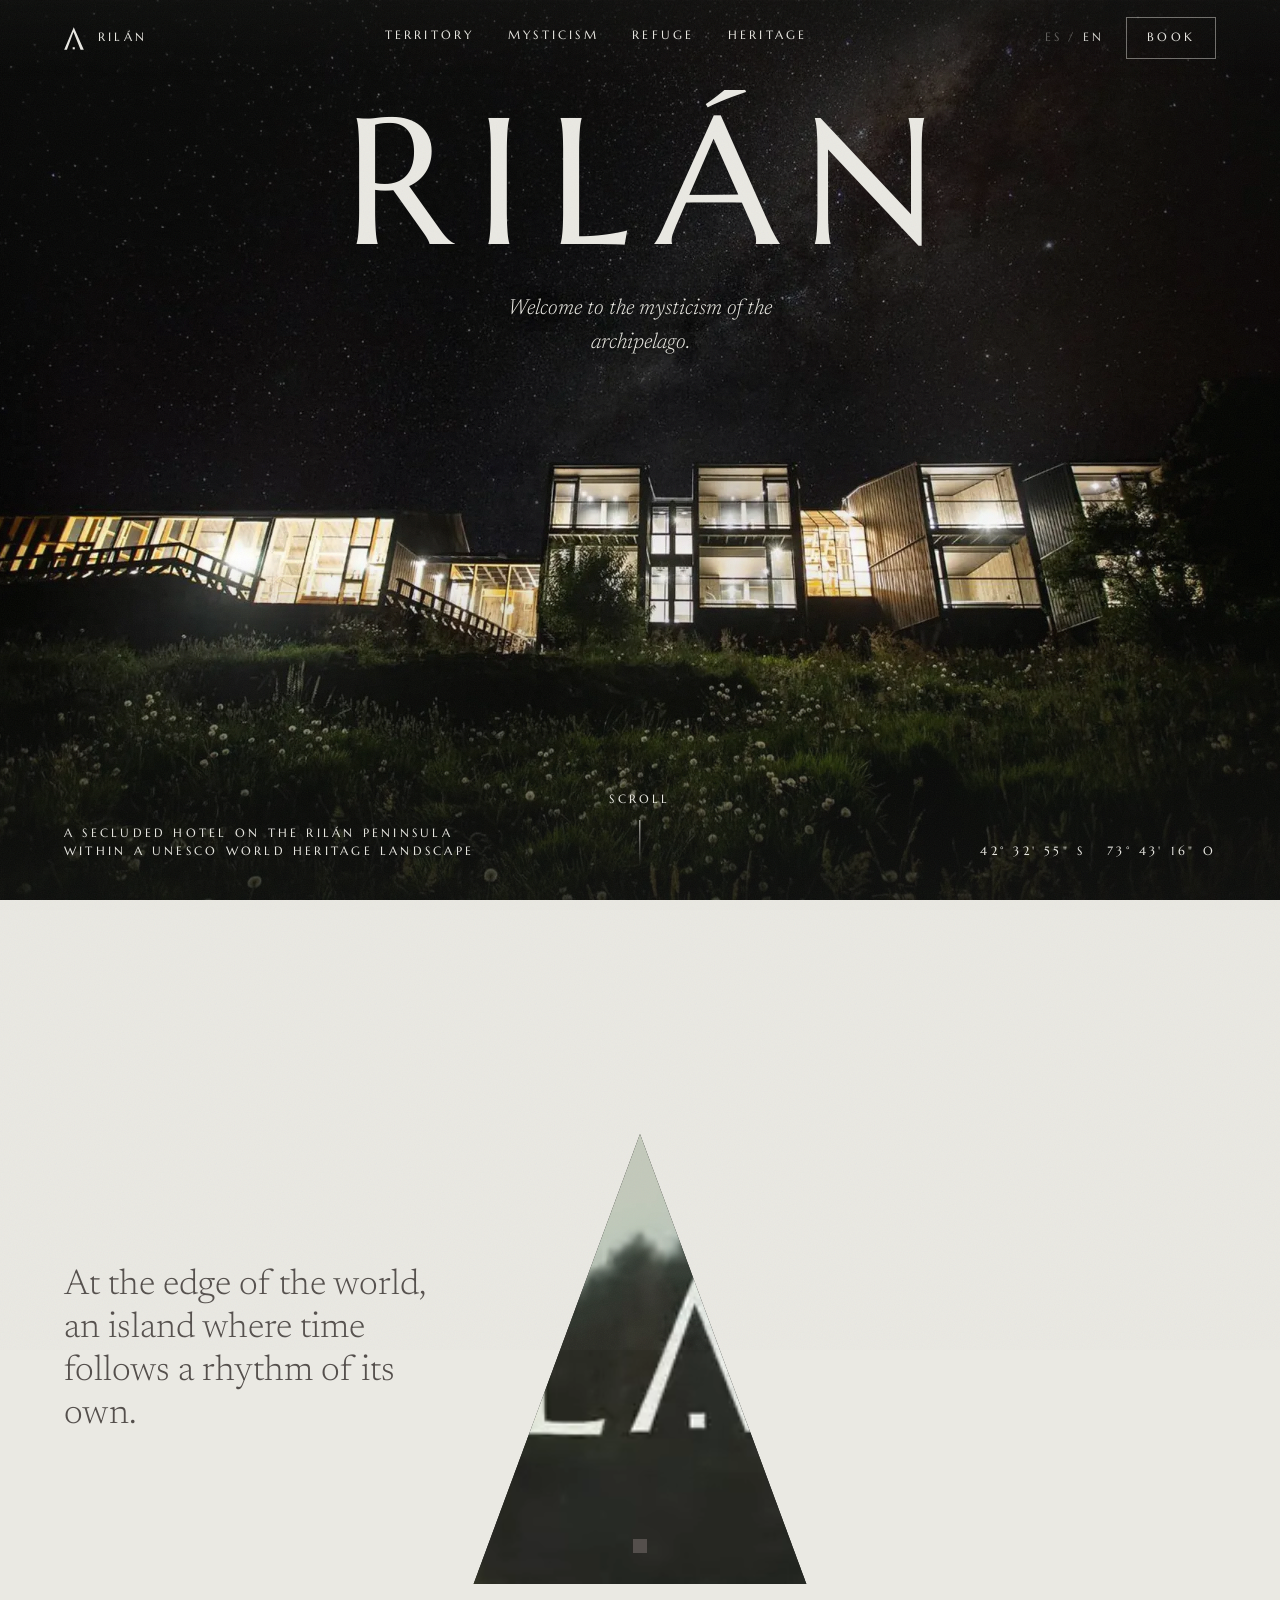
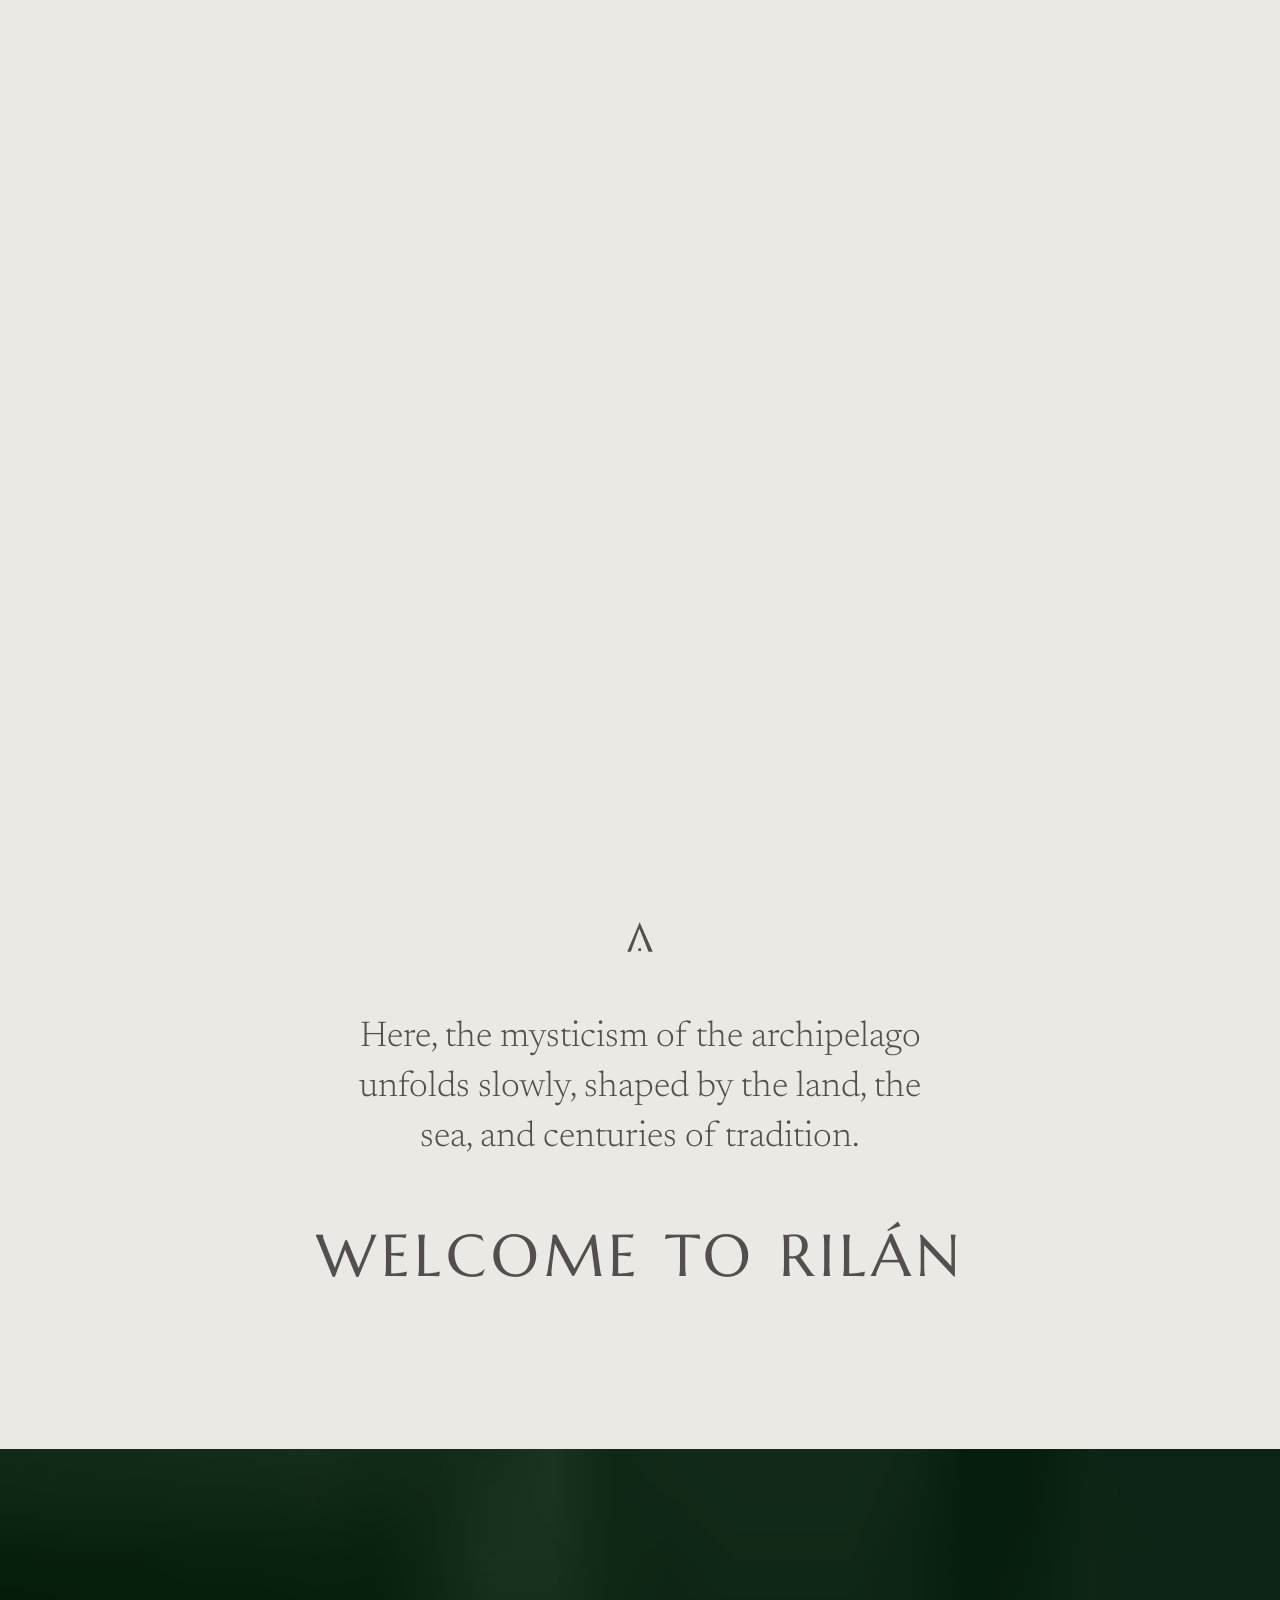
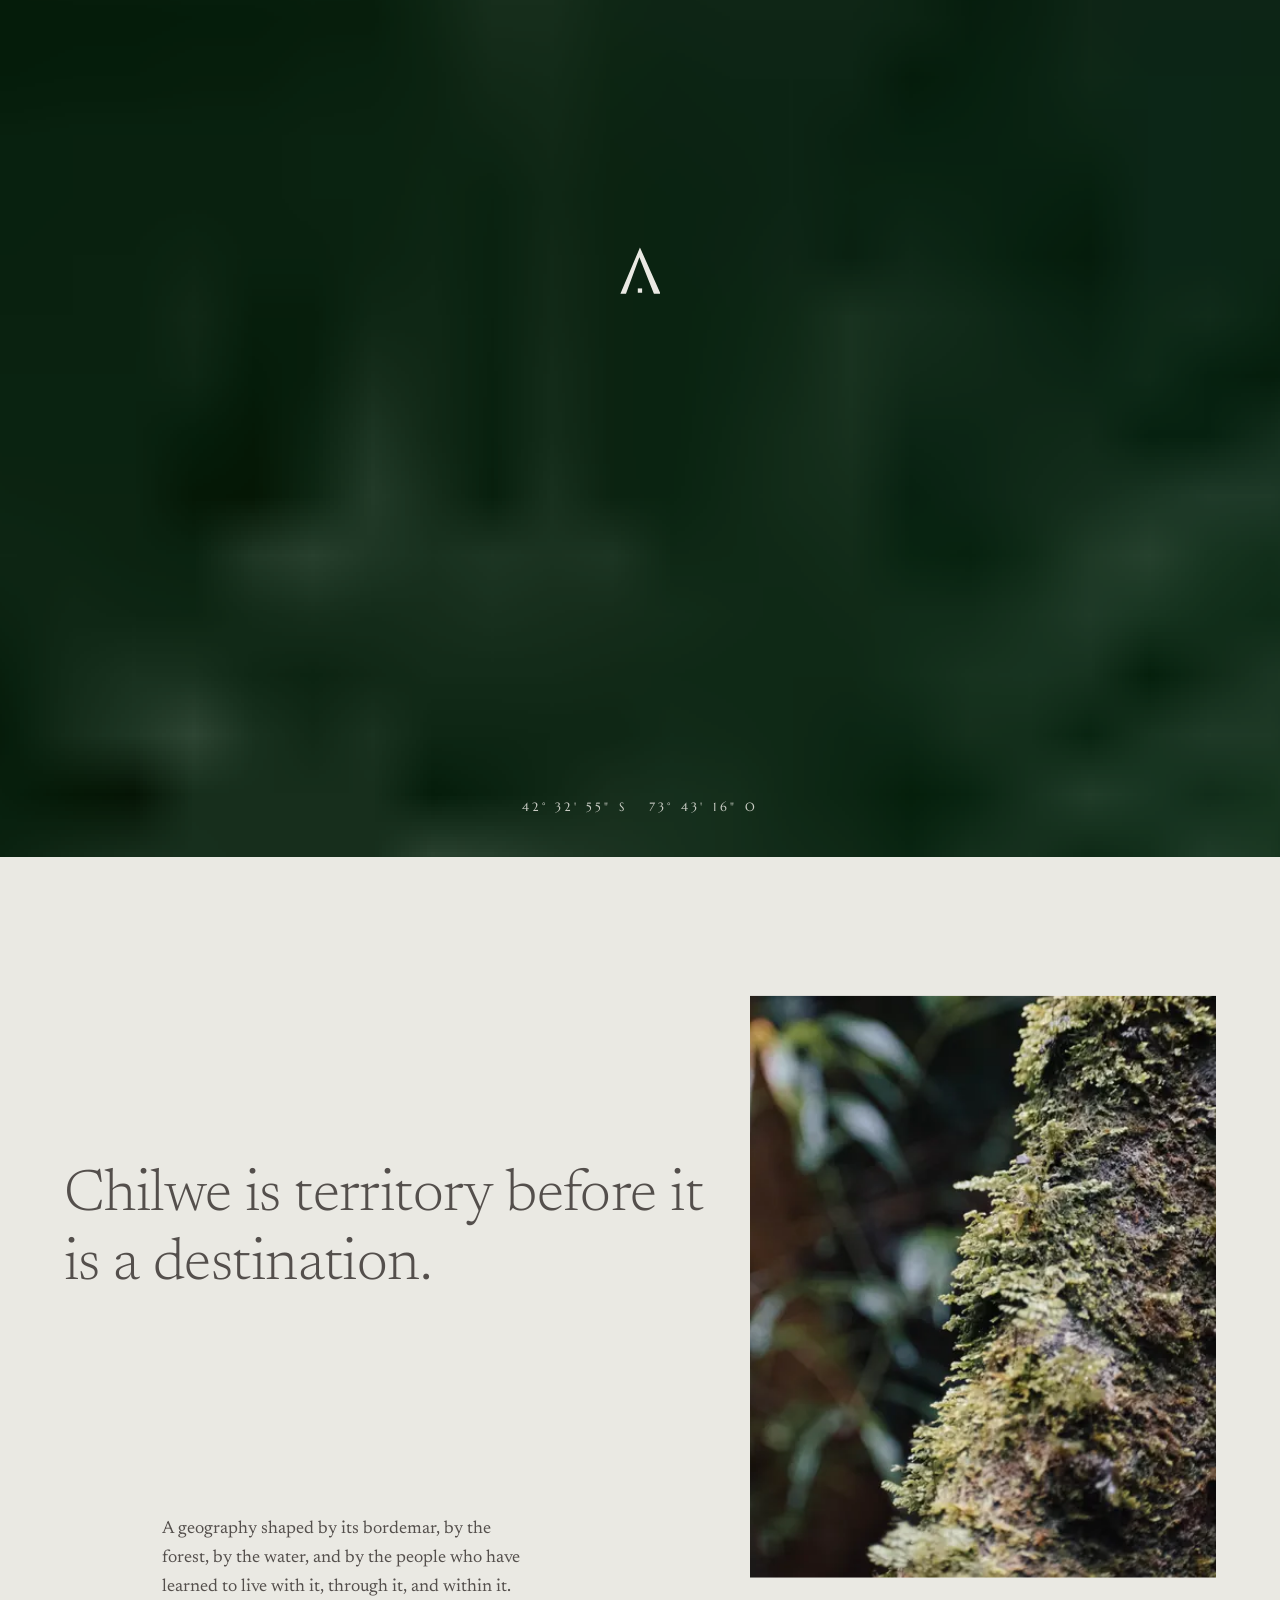
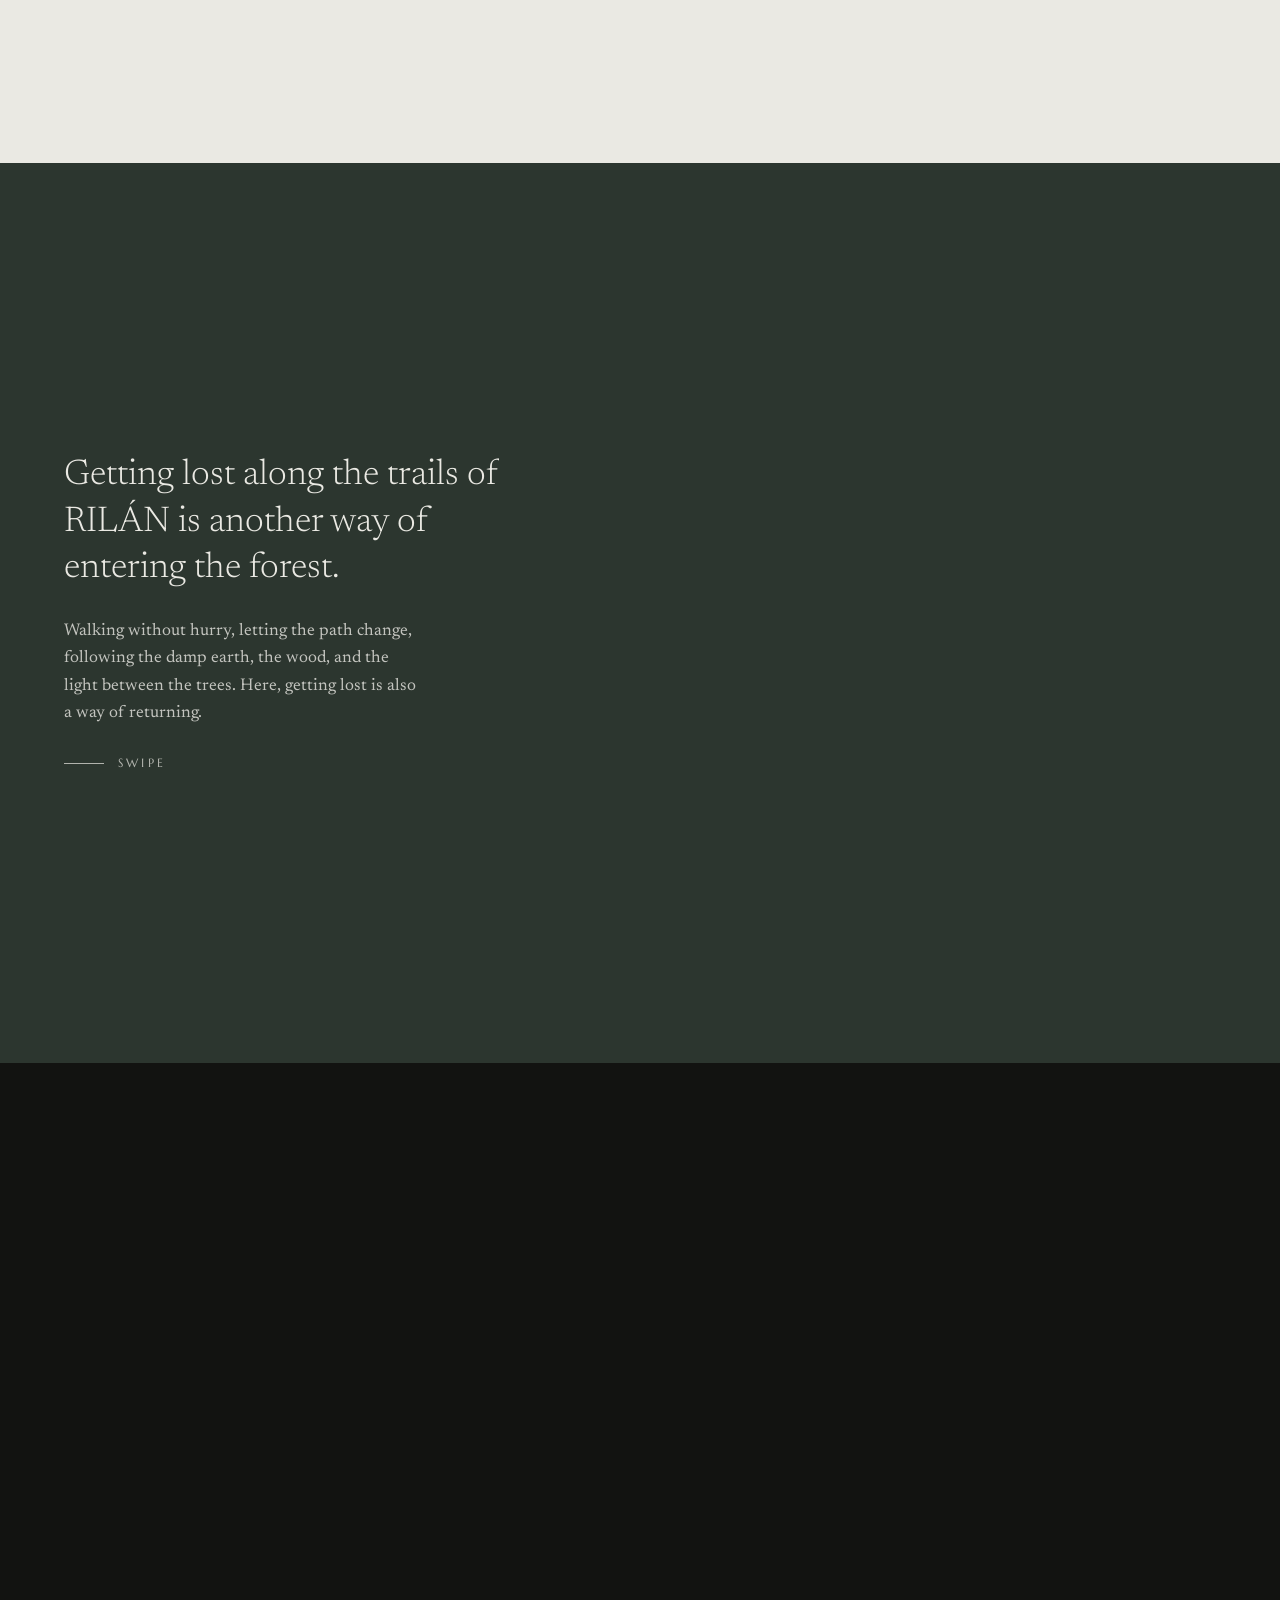
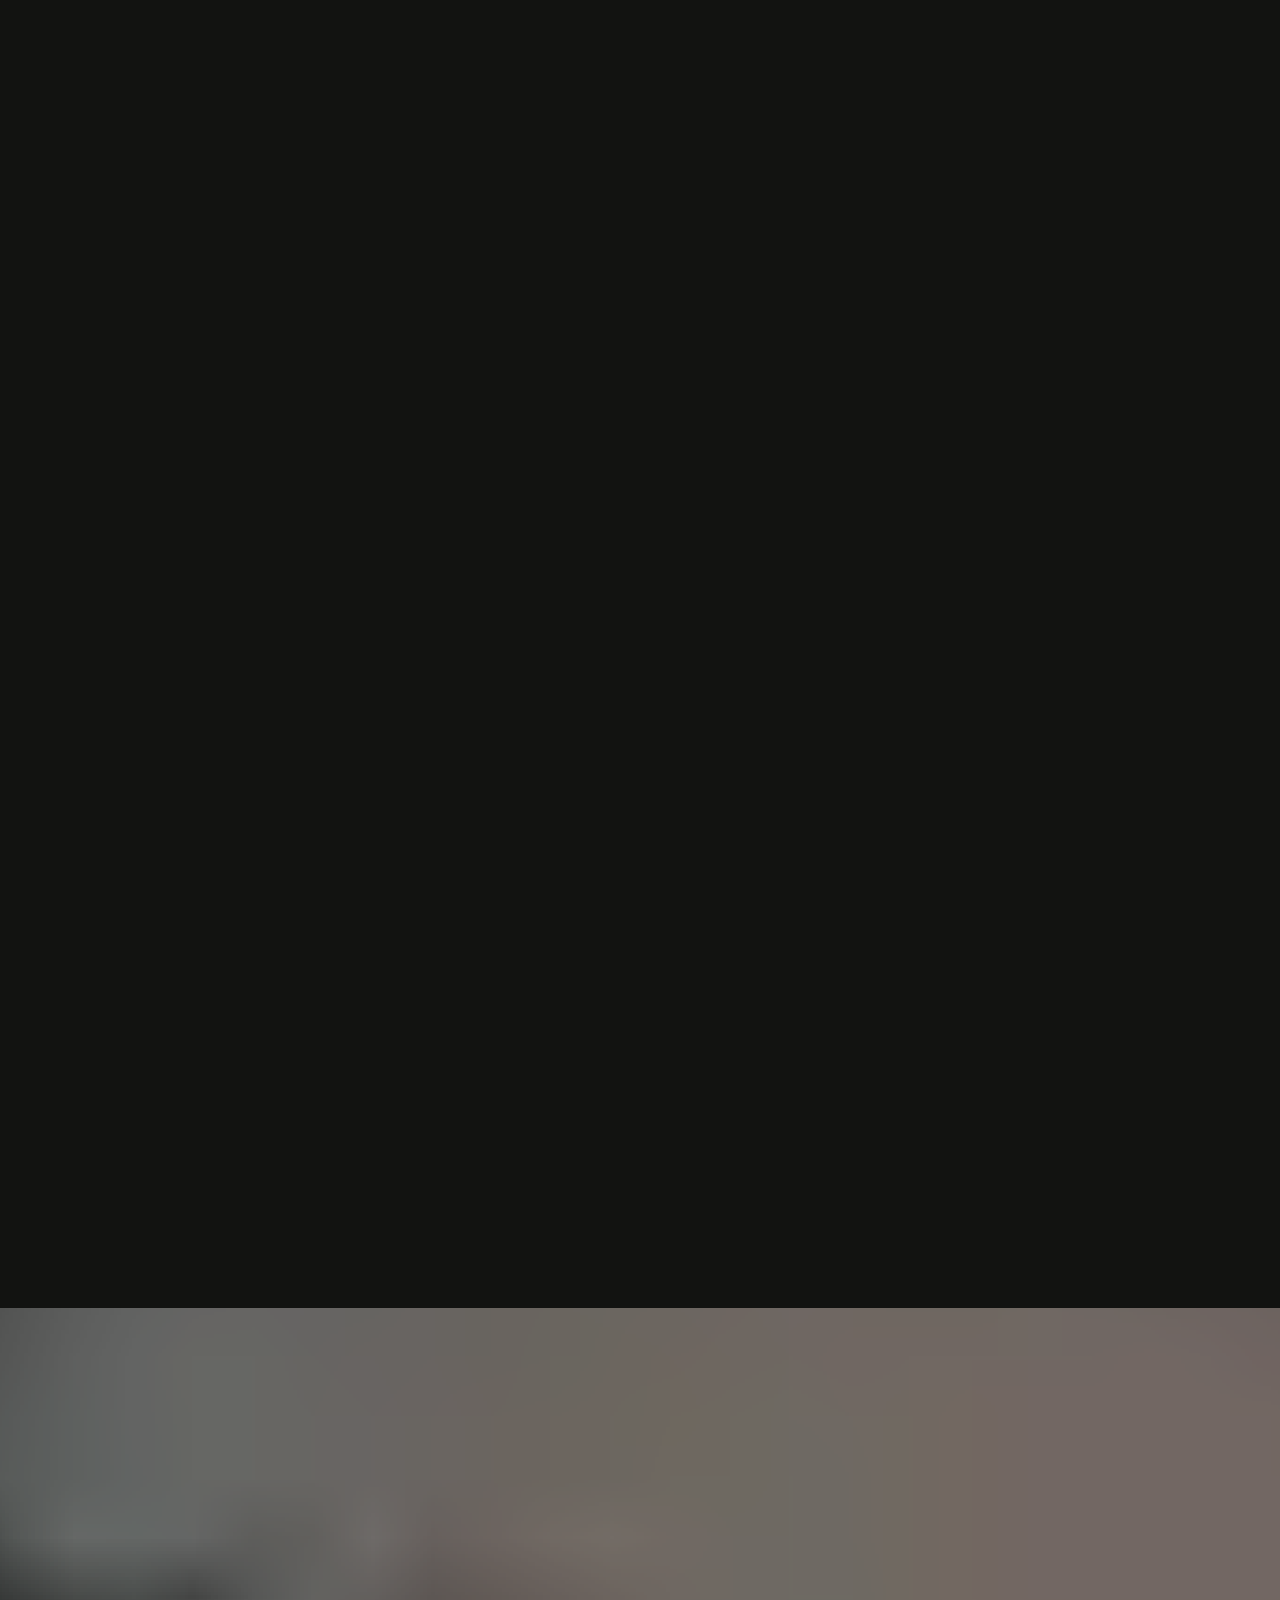
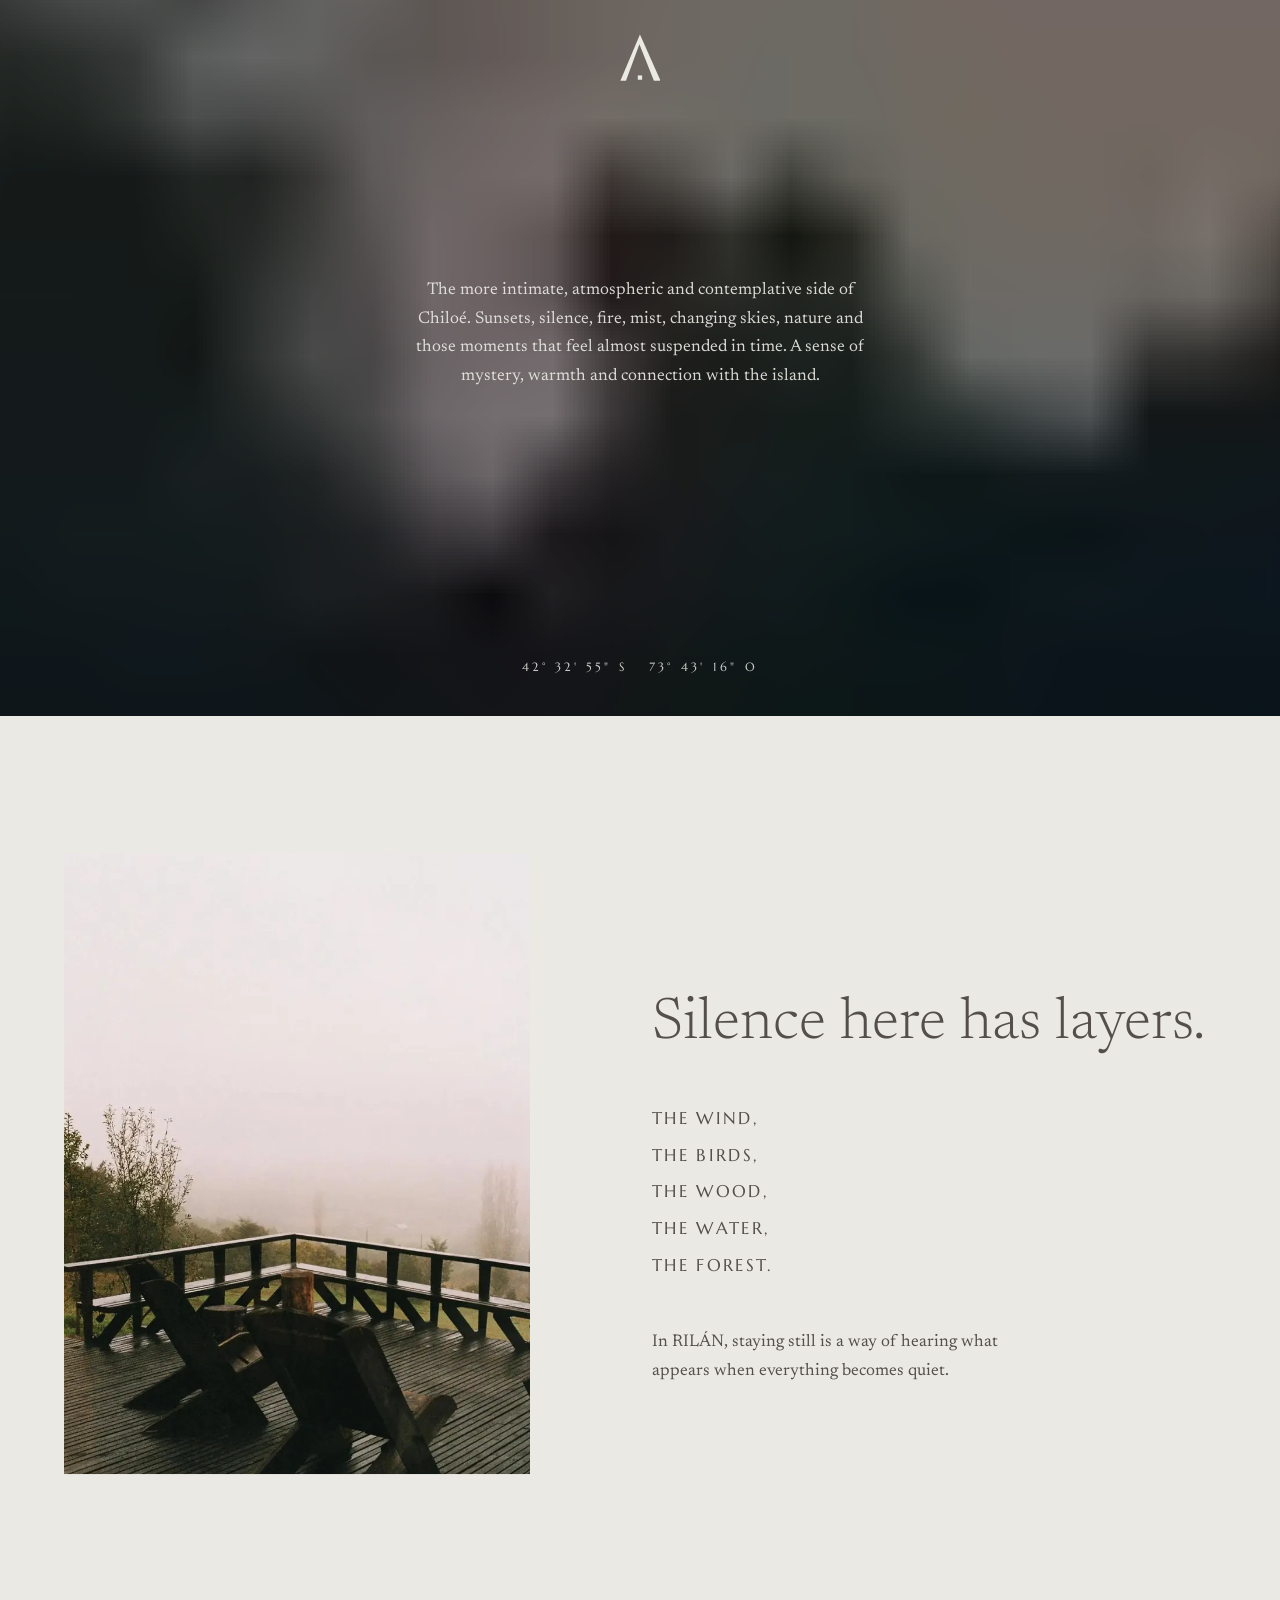
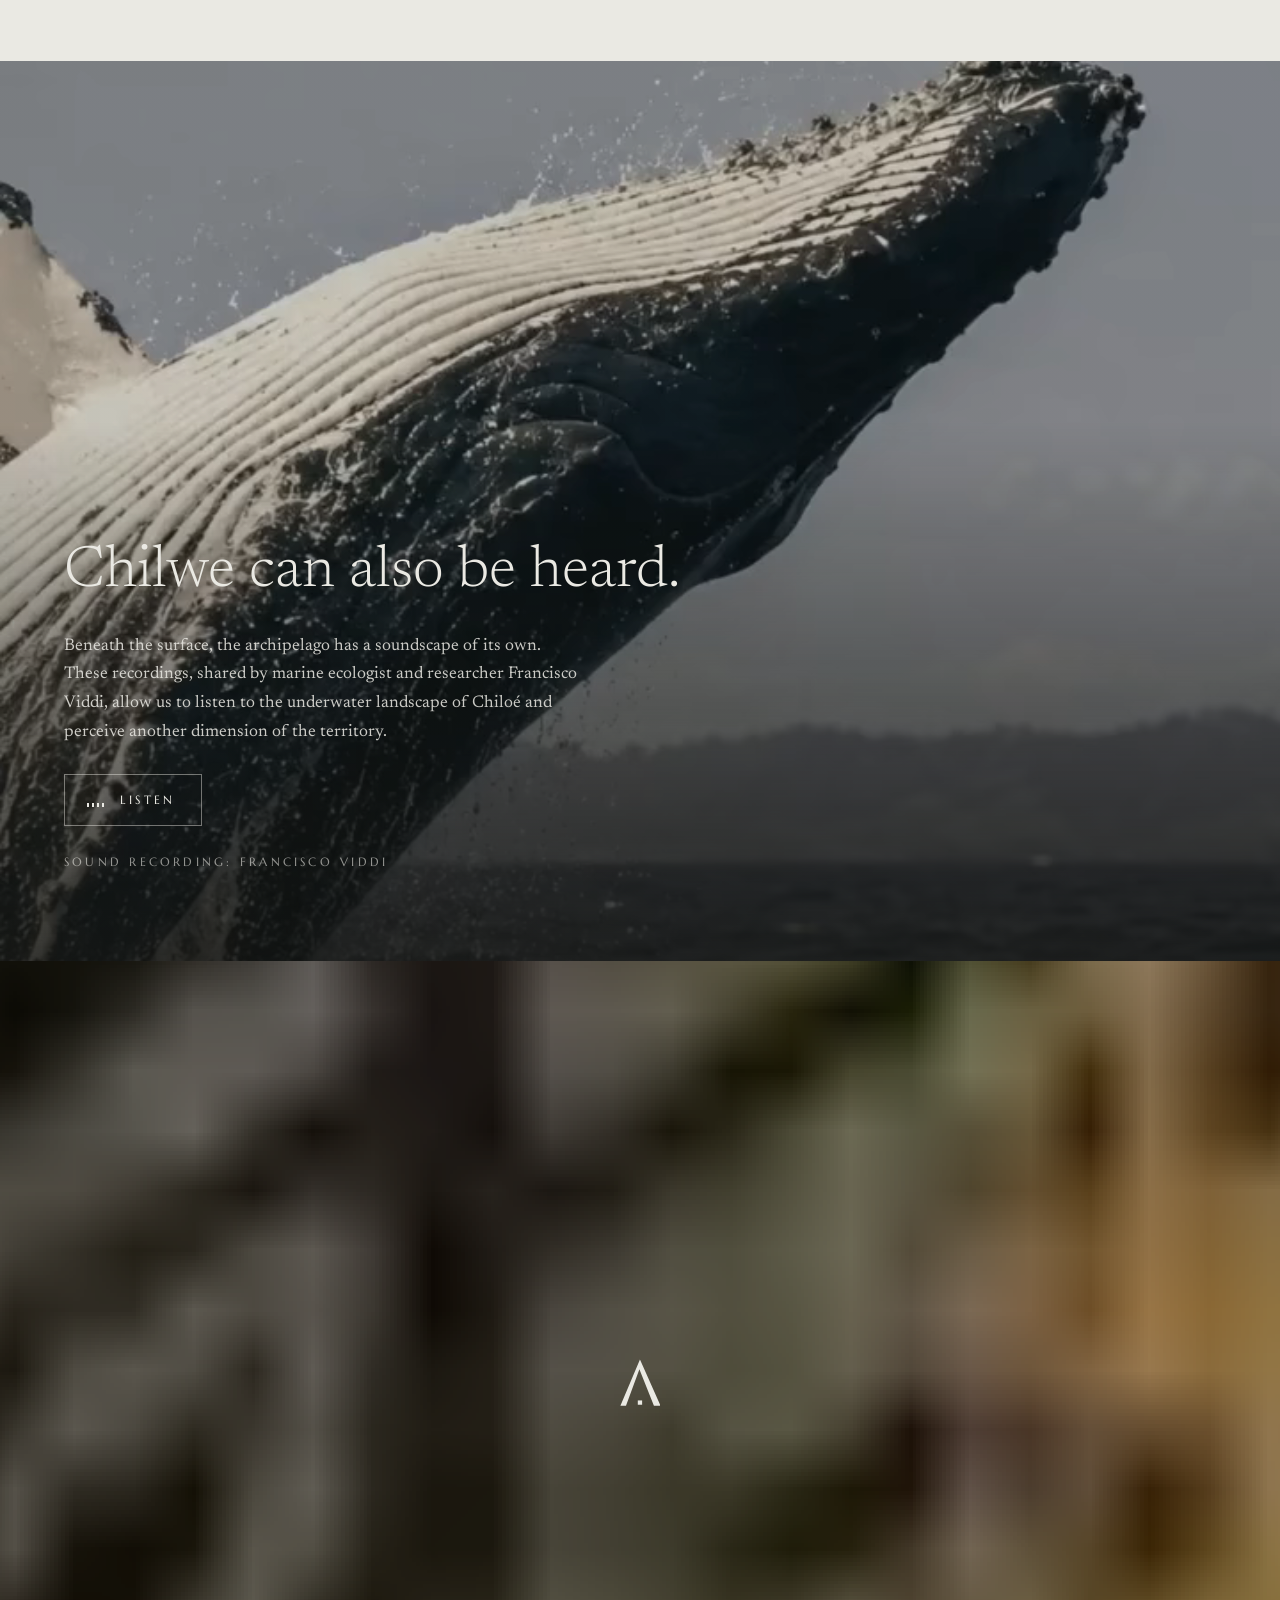
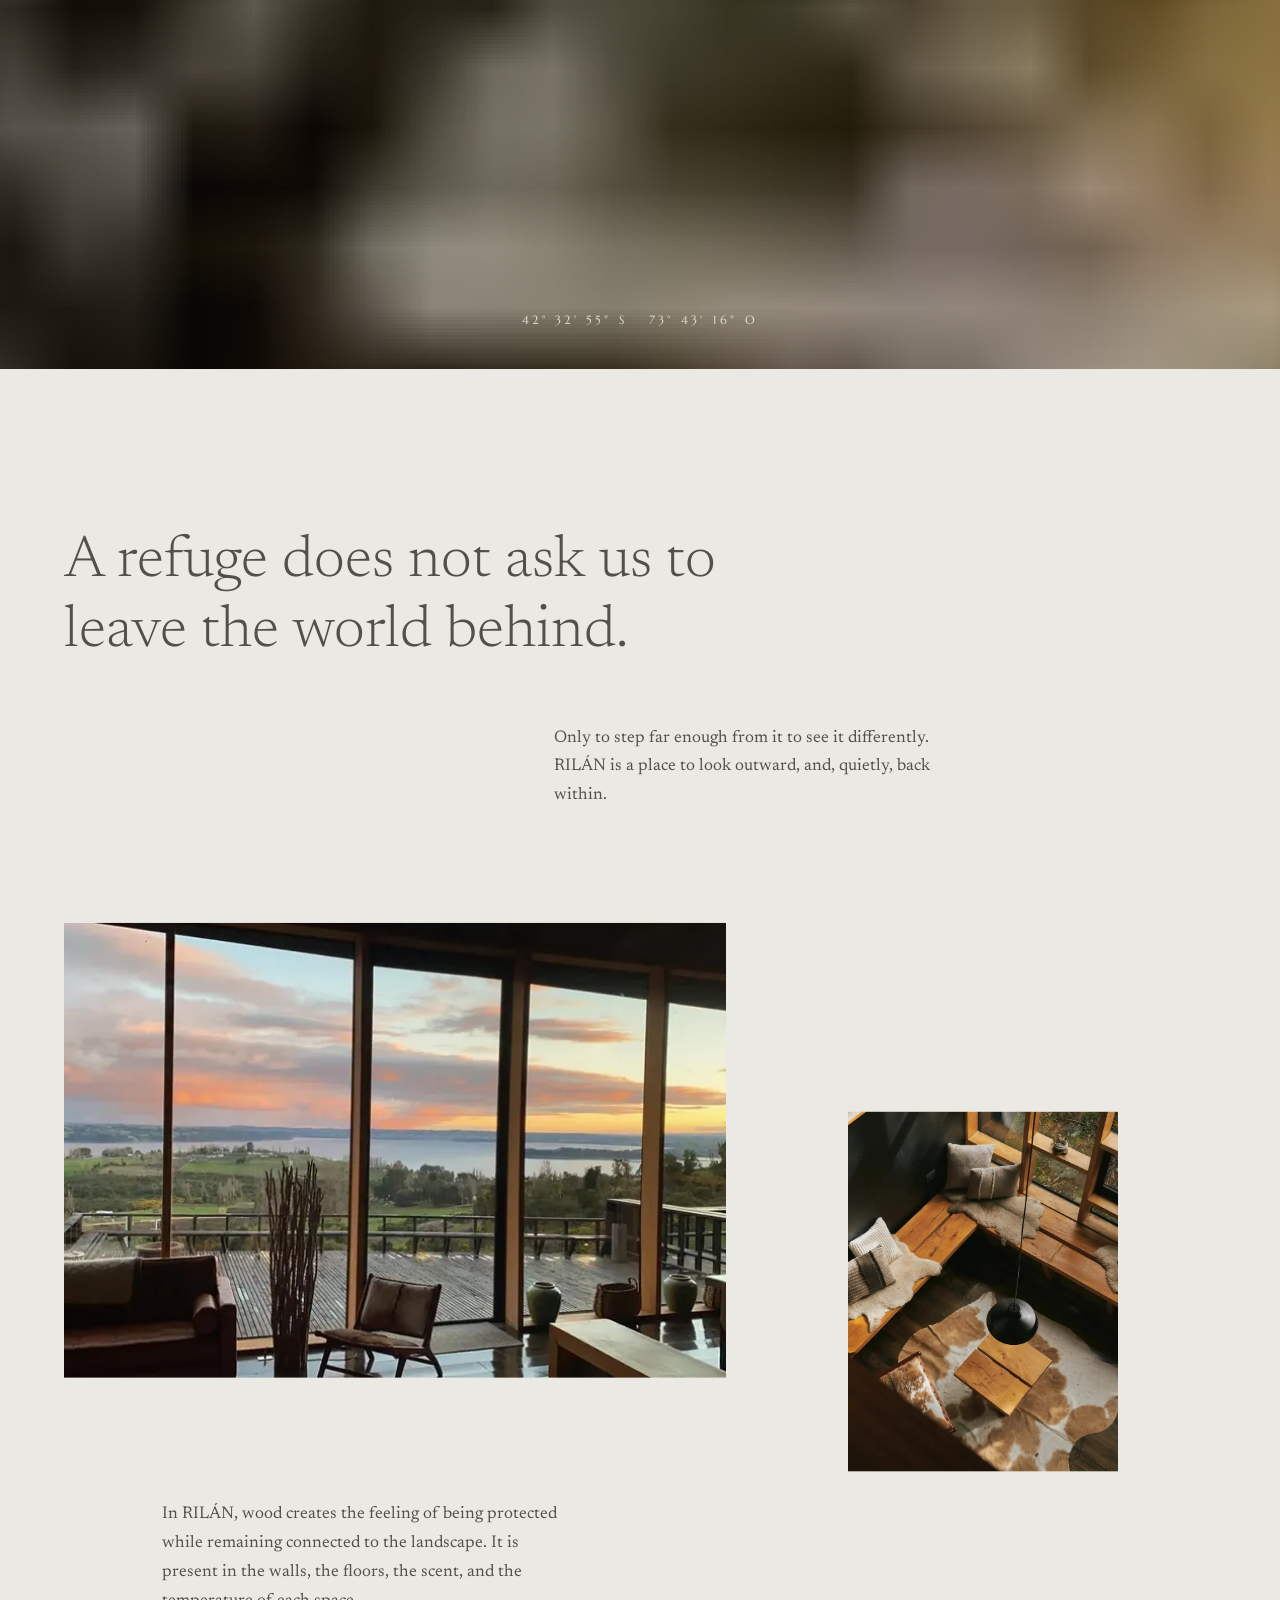
==== commit 4b854c41: "F19: auditoría de voz y diseño, correcciones finales, README Co-Authored-By: Claude Opus 5.5 <norepl" ====
--- a/index.html
+++ b/index.html
@@ -372,14 +372,14 @@
   <div class="cava__content">
     <h2 class="cava__title t-display" id="t-cava" data-lines><span data-l="es">La cava</span><span data-l="en">The wine cellar</span></h2>
     <div class="cava__quotes">
-      <blockquote><p>“Una cava especial por su diseño muy particular.”</p><footer class="t-label">Gonzalez · Chile · <span data-l="es">vía</span><span data-l="en">via</span> Booking.com</footer></blockquote>
+      <blockquote><p>“…una cava especial por su diseño muy particular…”</p><footer class="t-label">Gonzalez · Chile · <span data-l="es">vía</span><span data-l="en">via</span> Booking.com</footer></blockquote>
       <blockquote lang="de"><p>“Die Auswahl an Weinen ist enorm.”</p><footer class="t-label">Beatrice · <span data-l="es">Suiza</span><span data-l="en">Switzerland</span> · <span data-l="es">vía</span><span data-l="en">via</span> Booking.com</footer></blockquote>
     </div>
   </div>
 </section>
 
 <!-- ============ 8 · THE LONG TABLE ============ -->
-<section class="table" data-theme="dark" data-event-until="2026-10-10T23:59:00-03:00" aria-labelledby="t-table">
+<section class="table" lang="es" data-theme="dark" data-event-until="2026-10-10T23:59:00-03:00" aria-labelledby="t-table">
   <div class="table__card">
     <svg class="mark mark--sm" viewBox="0 0 513 590" aria-hidden="true"><path d="M5 585L250 5L508 585L425 585L243 128L75 585Z"/><rect x="223" y="519" width="54" height="54"/></svg>
     <h2 class="table__title" id="t-table" data-lines>The Long Table</h2>
@@ -391,7 +391,7 @@
       <li><span>Valor por persona</span><span>$70.000</span></li>
       <li class="t-label">Quédate esta noche en RILÁN <small>15% de dcto. en tarifa de habitación para asistentes</small></li>
     </ul>
-    <a class="btn btn--light t-label" href="https://wa.me/56992928899" target="_blank" rel="noopener" data-magnetic><span data-l="es">Reservar mesa</span><span data-l="en">Book a seat</span></a>
+    <a class="btn btn--light t-label" href="https://wa.me/56992928899" target="_blank" rel="noopener" data-magnetic>Reservar mesa</a>
   </div>
   <div class="table__gallery">
     <figure data-clip><div class="frame"><img class="" src="assets/img/ig_2026-10-03_DeCNBLVEfM9_04-l.webp" srcset="assets/img/ig_2026-10-03_DeCNBLVEfM9_04-s.webp 800w, assets/img/ig_2026-10-03_DeCNBLVEfM9_04-l.webp 1800w" sizes="(min-width: 900px) 24vw, 50vw" width="1082" height="1352" alt="Mesa larga con velas, copas y platos del archipiélago" loading="lazy" decoding="async" style="background-image:url([data-uri])" data-parallax-in></div></figure>
@@ -453,10 +453,10 @@
       <blockquote class="swiper-slide review"><p>“Una de las mayores joyas de este hotel son sus dueños, Mónica y Rodrigo. Desde el momento en que llegas, te reciben con una calidez y amabilidad que te hacen sentir como en casa.”</p><footer class="t-label">Velasquez · Chile</footer></blockquote>
       <blockquote class="swiper-slide review"><p>“Realmente parece como si estuvieras en tu casa. […] un hotel, que aunque pequeño (sólo 8 habitaciones), es realmente bonito y acogedor, decorado con un gusto extraordinario.”</p><footer class="t-label">José · Chile</footer></blockquote>
       <blockquote class="swiper-slide review" lang="en"><p>“We were there for part of our honeymoon and travel fairly widely, but this may have been our favorite place ever to stay.”</p><footer class="t-label">Morgan · <span data-l="es">Estados Unidos</span><span data-l="en">United States</span></footer></blockquote>
-      <blockquote class="swiper-slide review"><p>“Es toda una experiencia sensorial. El hotel es hermoso por sí solo y está en un paraje de ensueño.”</p><footer class="t-label">Mariana · México</footer></blockquote>
+      <blockquote class="swiper-slide review"><p>“Es toda una experiencia sensorial. El hotel es hermoso por si solo y está en un paraje de ensueño.”</p><footer class="t-label">Mariana · México</footer></blockquote>
       <blockquote class="swiper-slide review" lang="en"><p>“It was the most peaceful hotel stay we have ever experienced.”</p><footer class="t-label">Cezanne · <span data-l="es">Estados Unidos</span><span data-l="en">United States</span></footer></blockquote>
       <blockquote class="swiper-slide review"><p>“El refugio perfecto en Chiloé! Exquisita comida, hermosa decoración e infraestructura ideal para descansar y desconectarse.”</p><footer class="t-label">África · Chile</footer></blockquote>
-      <blockquote class="swiper-slide review" lang="fr"><p>“Un écrin de sérénité et de confort.”</p><footer class="t-label">Patrice · <span data-l="es">Francia</span><span data-l="en">France</span></footer></blockquote>
+      <blockquote class="swiper-slide review" lang="fr"><p>“Un écrin de sérénité et de confort”</p><footer class="t-label">Patrice · <span data-l="es">Francia</span><span data-l="en">France</span></footer></blockquote>
       <blockquote class="swiper-slide review" lang="en"><p>“The most perfect, restful retreat in Chiloe.”</p><footer class="t-label">Gary · <span data-l="es">Estados Unidos</span><span data-l="en">United States</span></footer></blockquote>
     </div>
     <div class="hosts__ui">
@@ -484,9 +484,9 @@
     <dl class="dist">
       <div><dt>Castro</dt><dd>8 km</dd></div>
       <div><dt><span data-l="es">Iglesia de Rilán</span><span data-l="en">Rilán church</span></dt><dd>11 km</dd></div>
-      <div><dt><span data-l="es">Aeropuerto Mocopulli</span><span data-l="en">Mocopulli airport</span></dt><dd>~30 km</dd></div>
+      <div><dt><span data-l="es">Aeropuerto Mocopulli</span><span data-l="en">Mocopulli airport</span></dt><dd>28–37 km</dd></div>
     </dl>
-    <p class="arrive__note"><span data-l="es">Recomendamos llegar en auto. Coordinamos traslado desde el aeropuerto.</span><span data-l="en">We recommend arriving by car. Airport transfer can be arranged.</span></p>
+    <p class="arrive__note"><span data-l="es">Traslado al aeropuerto disponible.</span><span data-l="en">Airport transfer available.</span></p>
     <a class="u-link t-label" href="https://www.google.com/maps/search/?api=1&amp;query=-42.5486,-73.7211" target="_blank" rel="noopener"><span data-l="es">Abrir en Google Maps</span><span data-l="en">Open in Google Maps</span></a>
   </div>
 </section>
--- a/css/main.css
+++ b/css/main.css
@@ -61,6 +61,7 @@
 b { font-weight: inherit; }
 ::selection { background: var(--fuego); color: var(--niebla); }
 :focus-visible { outline: 1px solid currentColor; outline-offset: 6px; }
+html { overflow-x: clip; }
 html { scrollbar-color: var(--piedra) var(--noche); scrollbar-width: thin; }
 
 .sr { position: absolute; width: 1px; height: 1px; overflow: hidden; clip: rect(0 0 0 0); white-space: nowrap; }
@@ -286,7 +287,7 @@
 .kitchen__title { font-size: var(--fs-h1); }
 .kitchen__lead { font-size: var(--fs-lead); font-weight: 300; line-height: 1.4; max-width: 30ch; }
 .kitchen__body { max-width: 40ch; color: color-mix(in srgb, var(--niebla) 78%, transparent); }
-.note { color: var(--fuego); }
+.note { color: var(--fuego); font-size: .78rem; }
 .mass { grid-column: 7 / span 6; display: grid; grid-template-columns: repeat(3, 1fr); gap: 16px; }
 .mass__col { display: grid; gap: 16px; }
 .mass__col:nth-child(2) { margin-top: 18vh; }
@@ -304,15 +305,16 @@
 .cava { position: relative; min-height: 120svh; display: grid; align-items: center; overflow: hidden; }
 .cava__media { position: absolute; inset: 0; }
 .cava__media img { width: 100%; height: 100%; object-fit: cover; transform: scale(1.2); }
-.cava__veil { position: absolute; inset: 0; background: radial-gradient(ellipse at center, rgba(18,19,17,.2), rgba(18,19,17,.75)); }
+.cava__veil { position: absolute; inset: 0; background: radial-gradient(ellipse at center, rgba(18,19,17,.45), rgba(18,19,17,.8)); }
 .cava__content { position: relative; padding: 0 var(--gut); display: grid; gap: clamp(40px, 8vh, 80px); justify-items: center; text-align: center; }
 .cava__title { font-size: var(--fs-mega); }
 .cava__quotes { display: grid; grid-template-columns: 1fr 1fr; gap: 24px clamp(40px, 8vw, 140px); max-width: 1000px; }
 .cava__quotes p { font-size: var(--fs-lead); font-style: italic; font-weight: 300; line-height: 1.35; margin-bottom: 14px; }
-.cava__quotes footer { opacity: .7; }
+.cava__quotes footer { opacity: .95; font-size: .76rem; }
+.cava__quotes blockquote { text-shadow: 0 1px 16px rgba(18,19,17,.95), 0 0 3px rgba(18,19,17,.8); }
 
 /* ---------- the long table ---------- */
-.table { background: var(--piedra); color: var(--niebla); padding: var(--sec) var(--gut); display: grid; grid-template-columns: repeat(12, 1fr); gap: 24px; align-items: center; }
+.table { background: var(--piedra); color: var(--niebla); padding: var(--sec) var(--gut); overflow: hidden; display: grid; grid-template-columns: repeat(12, 1fr); gap: 24px; align-items: center; }
 .table[hidden] { display: none; }
 .table__card { grid-column: 1 / span 5; display: grid; gap: 26px; }
 .table__title { font-family: var(--f-display); font-weight: 400; text-transform: uppercase; letter-spacing: .06em; font-size: var(--fs-h1); line-height: 1.05; }
@@ -322,7 +324,7 @@
 .table__rows li { display: flex; justify-content: space-between; gap: 20px; flex-wrap: wrap; padding: 16px 0; border-bottom: 1px solid color-mix(in srgb, var(--niebla) 30%, transparent); }
 .table__rows small { display: block; width: 100%; font-family: var(--f-text); text-transform: none; letter-spacing: 0; font-size: .95rem; opacity: .75; margin-top: 4px; }
 .table .btn { justify-self: start; }
-.table__gallery { grid-column: 7 / span 6; display: grid; grid-template-columns: 1fr 1fr; gap: 16px; }
+.table__gallery { grid-column: 7 / span 6; display: grid; grid-template-columns: repeat(2, minmax(0, 1fr)); gap: 16px; min-width: 0; }
 .table__gallery figure { aspect-ratio: 3 / 4; }
 .table__gallery figure:last-child { margin-top: 14vh; }
 
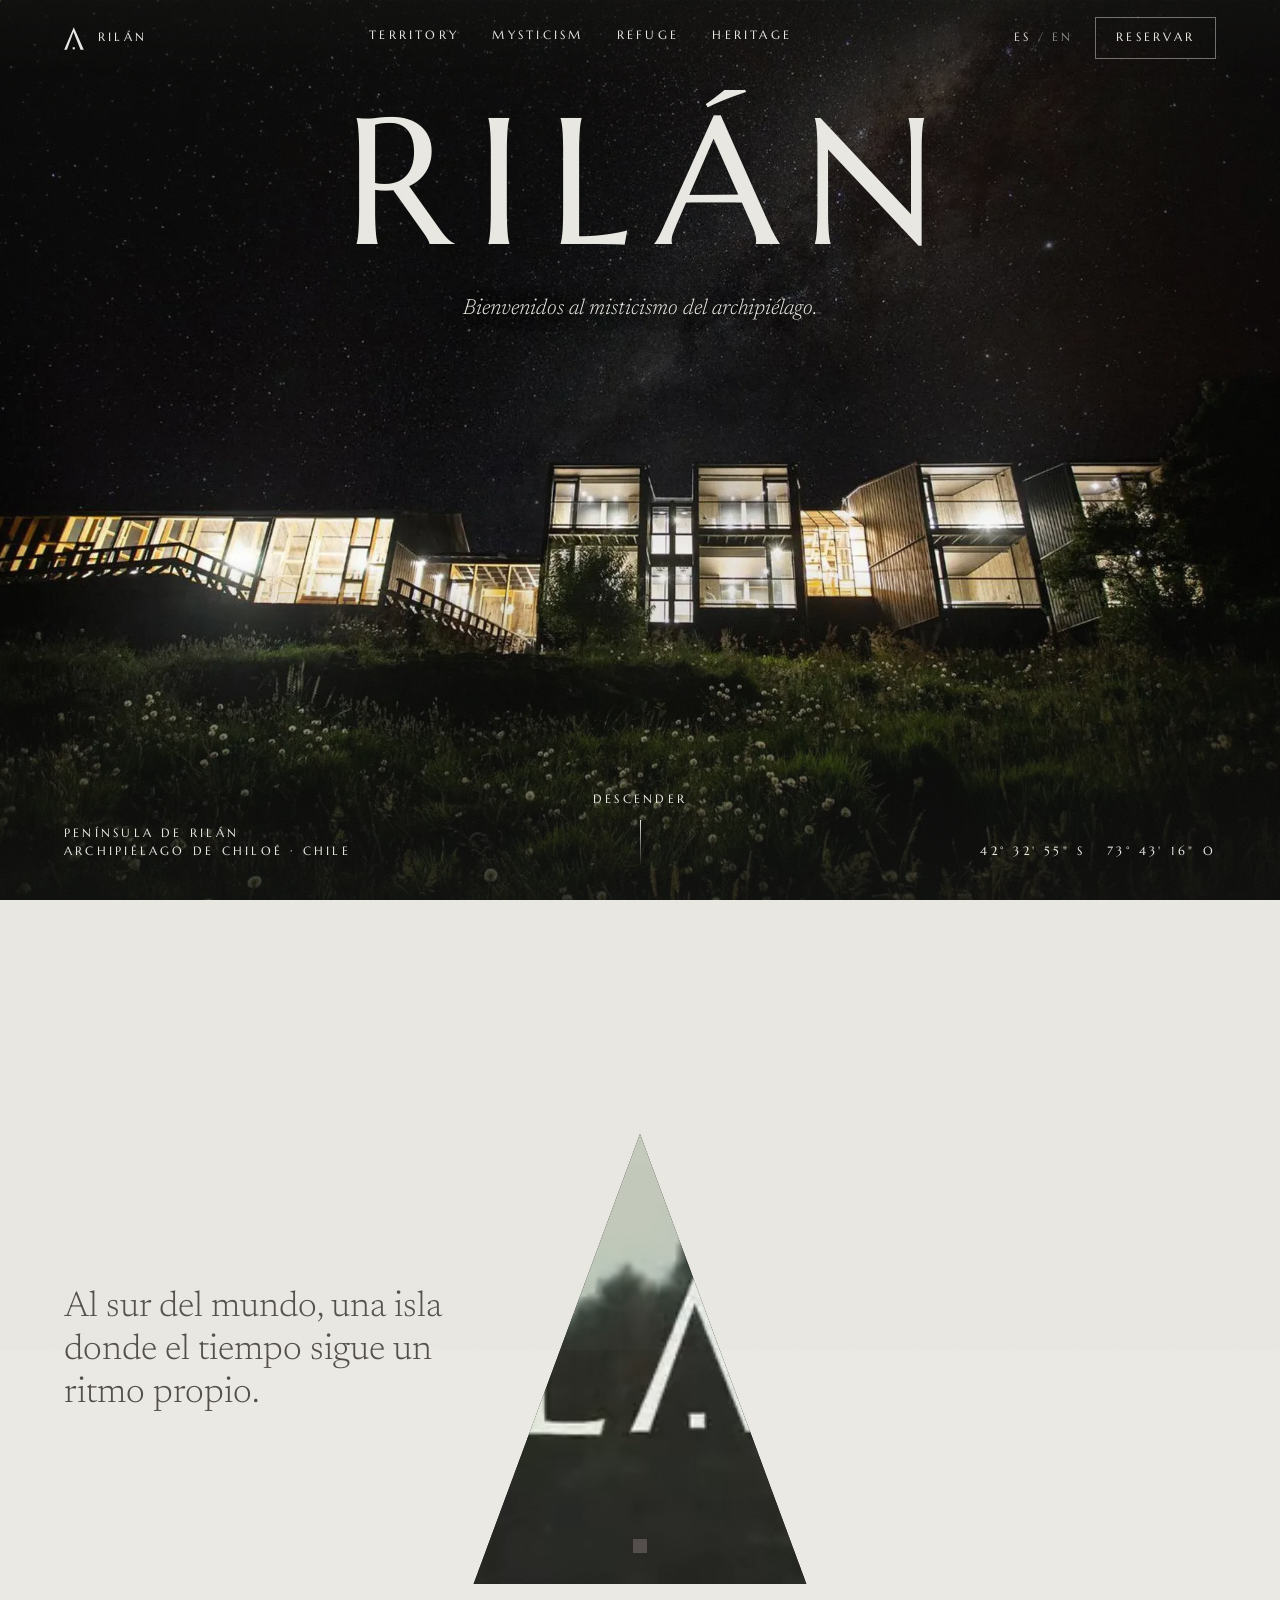
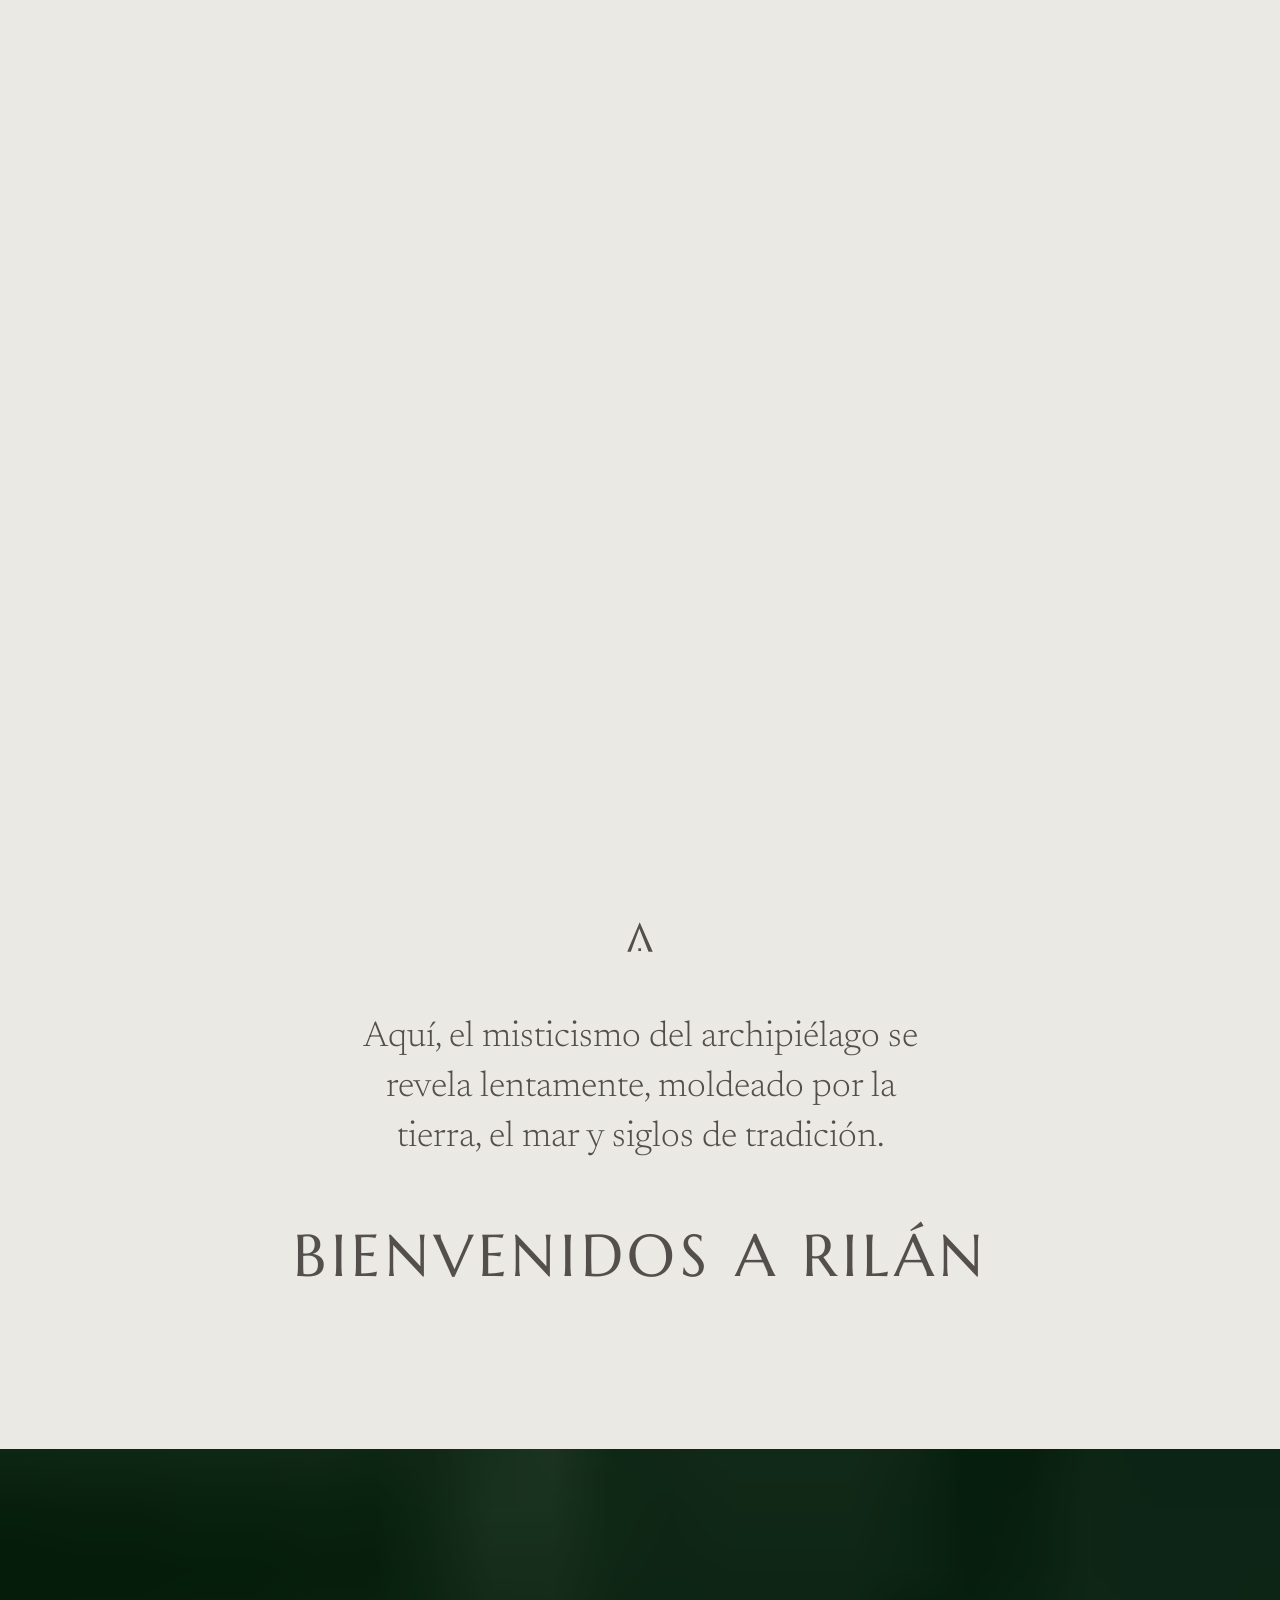
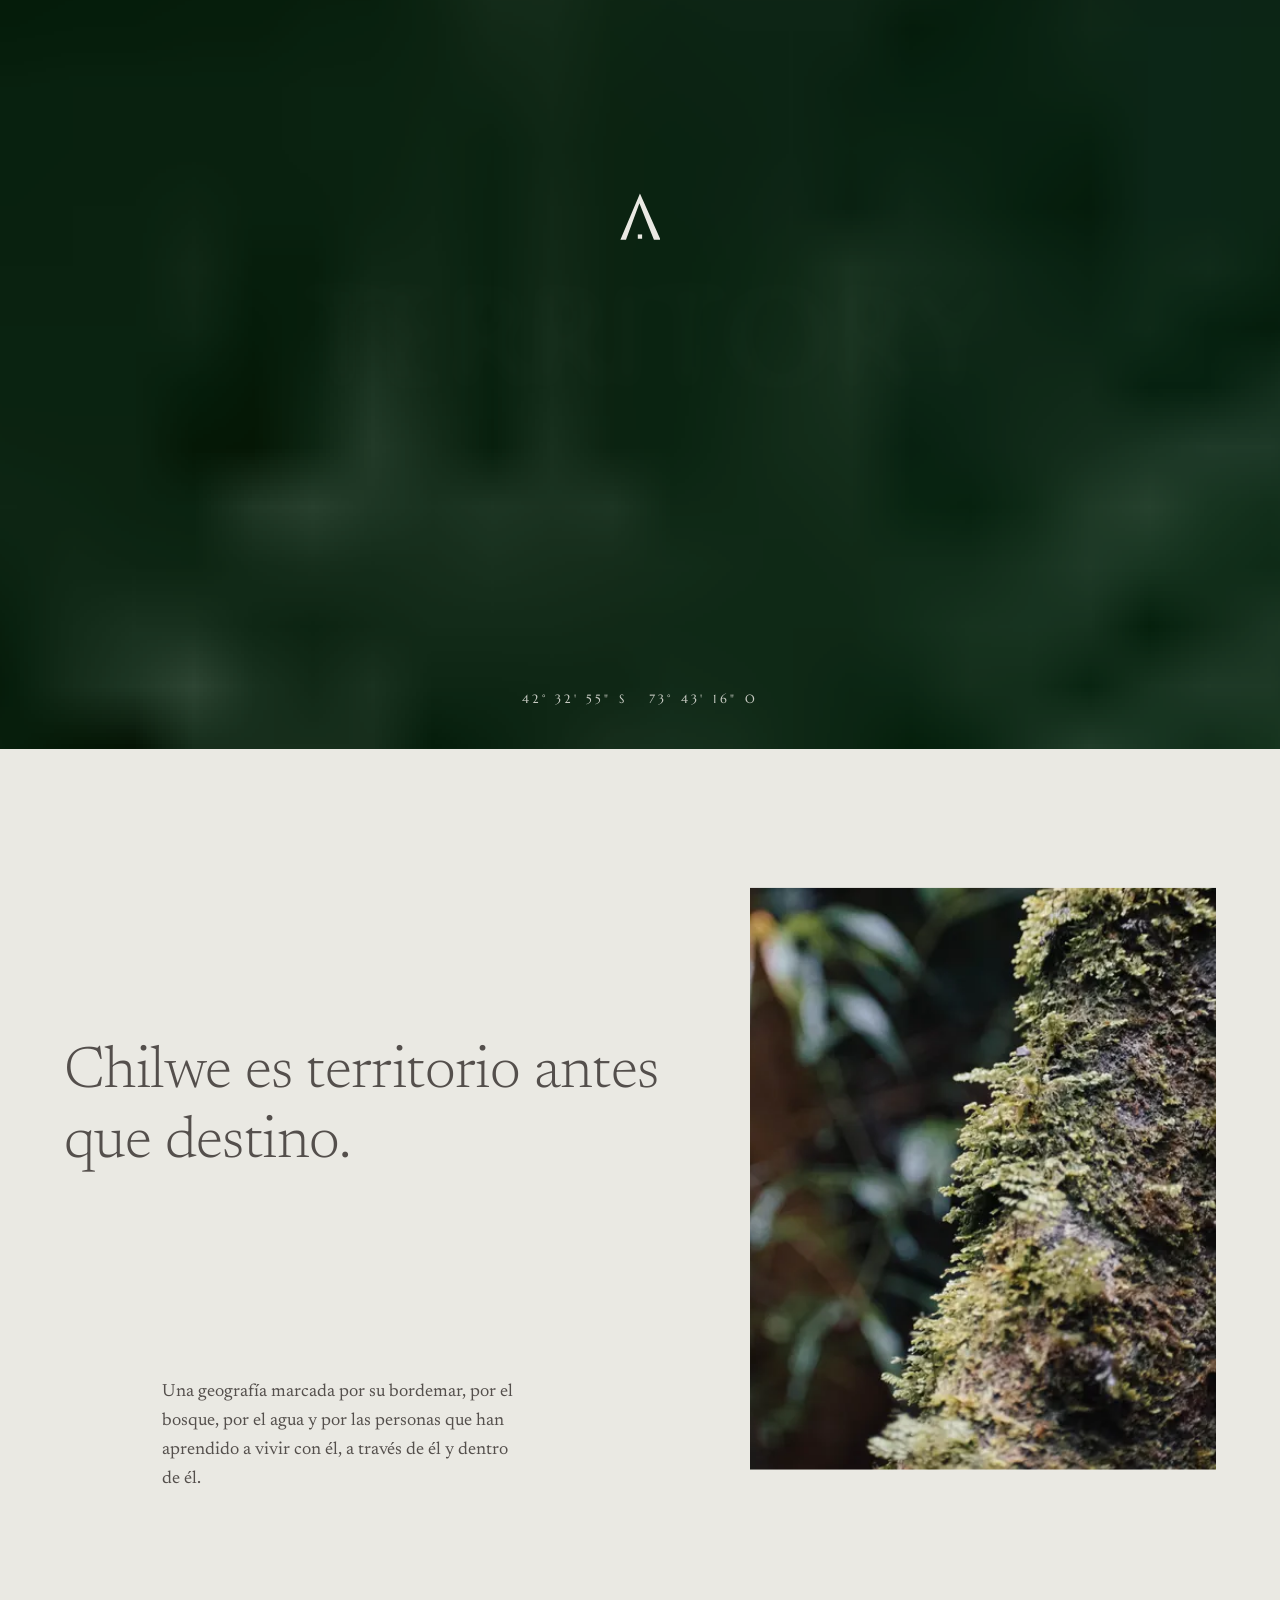
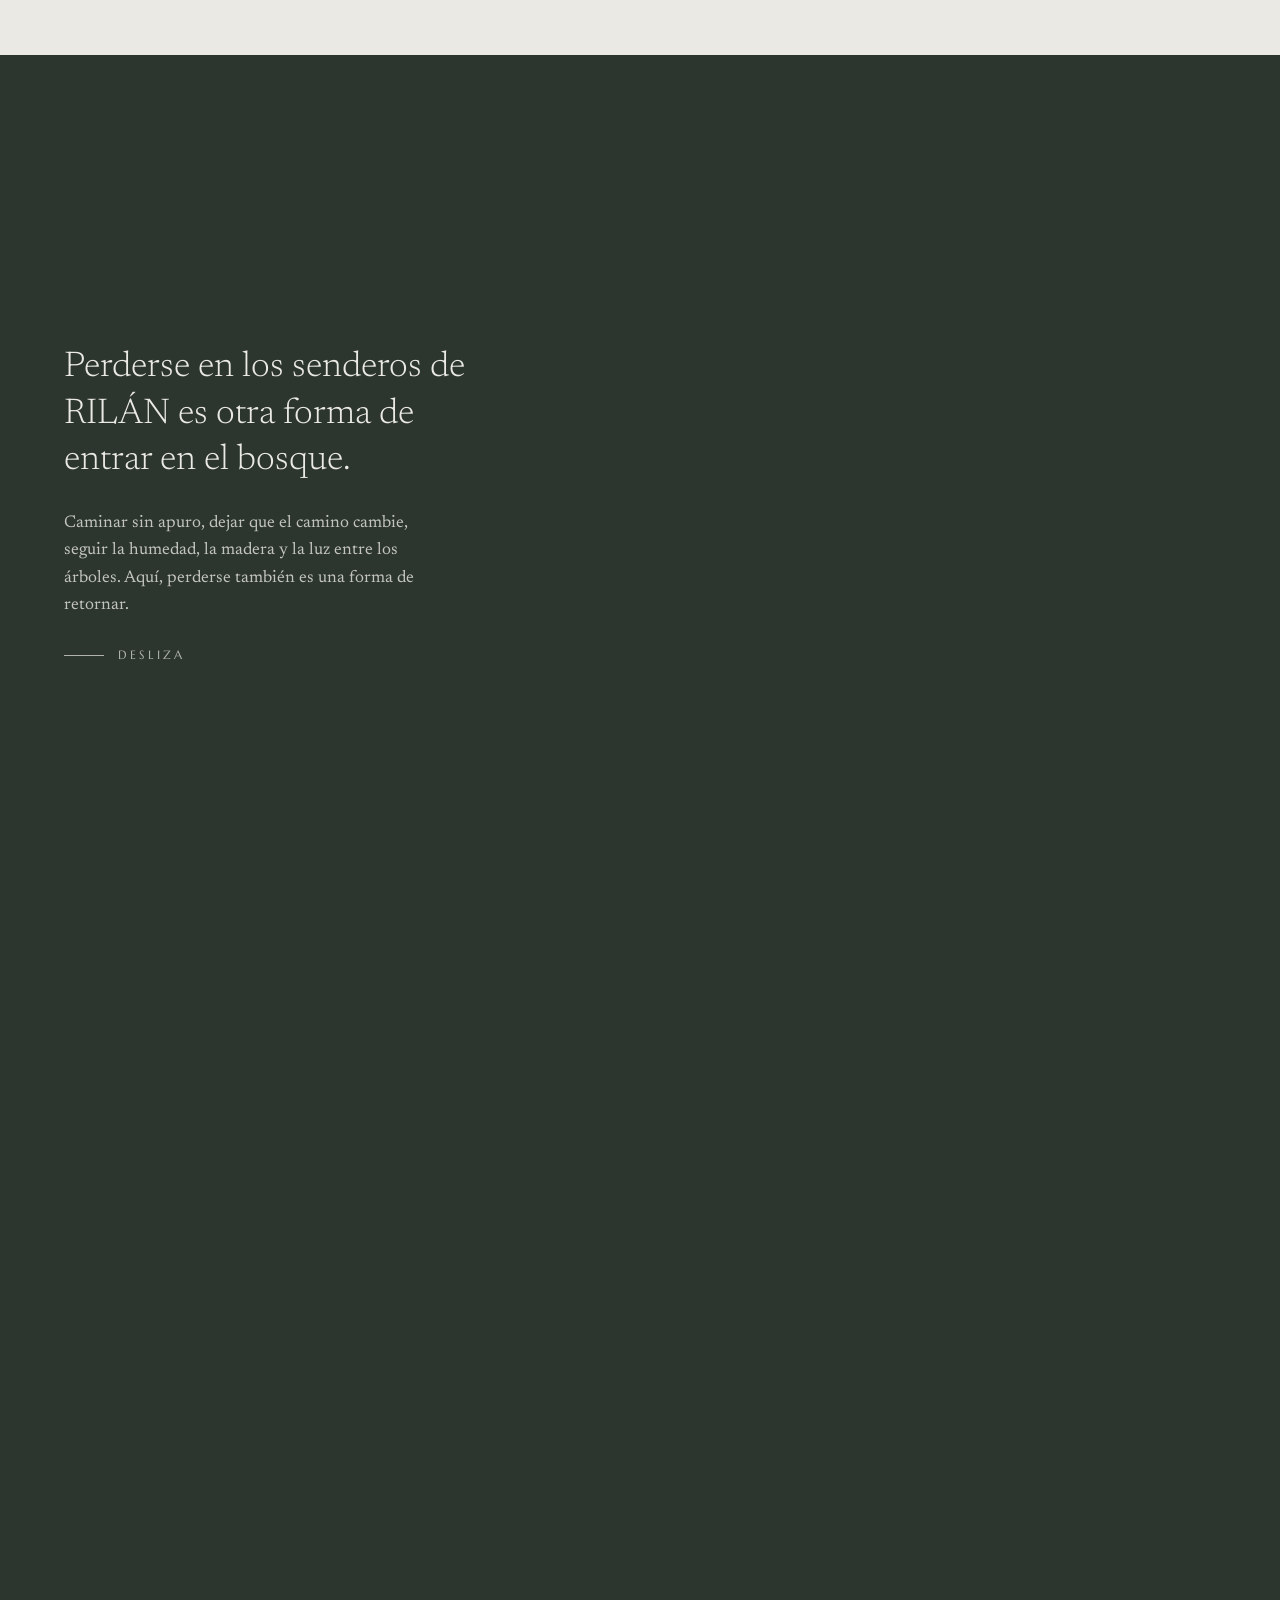
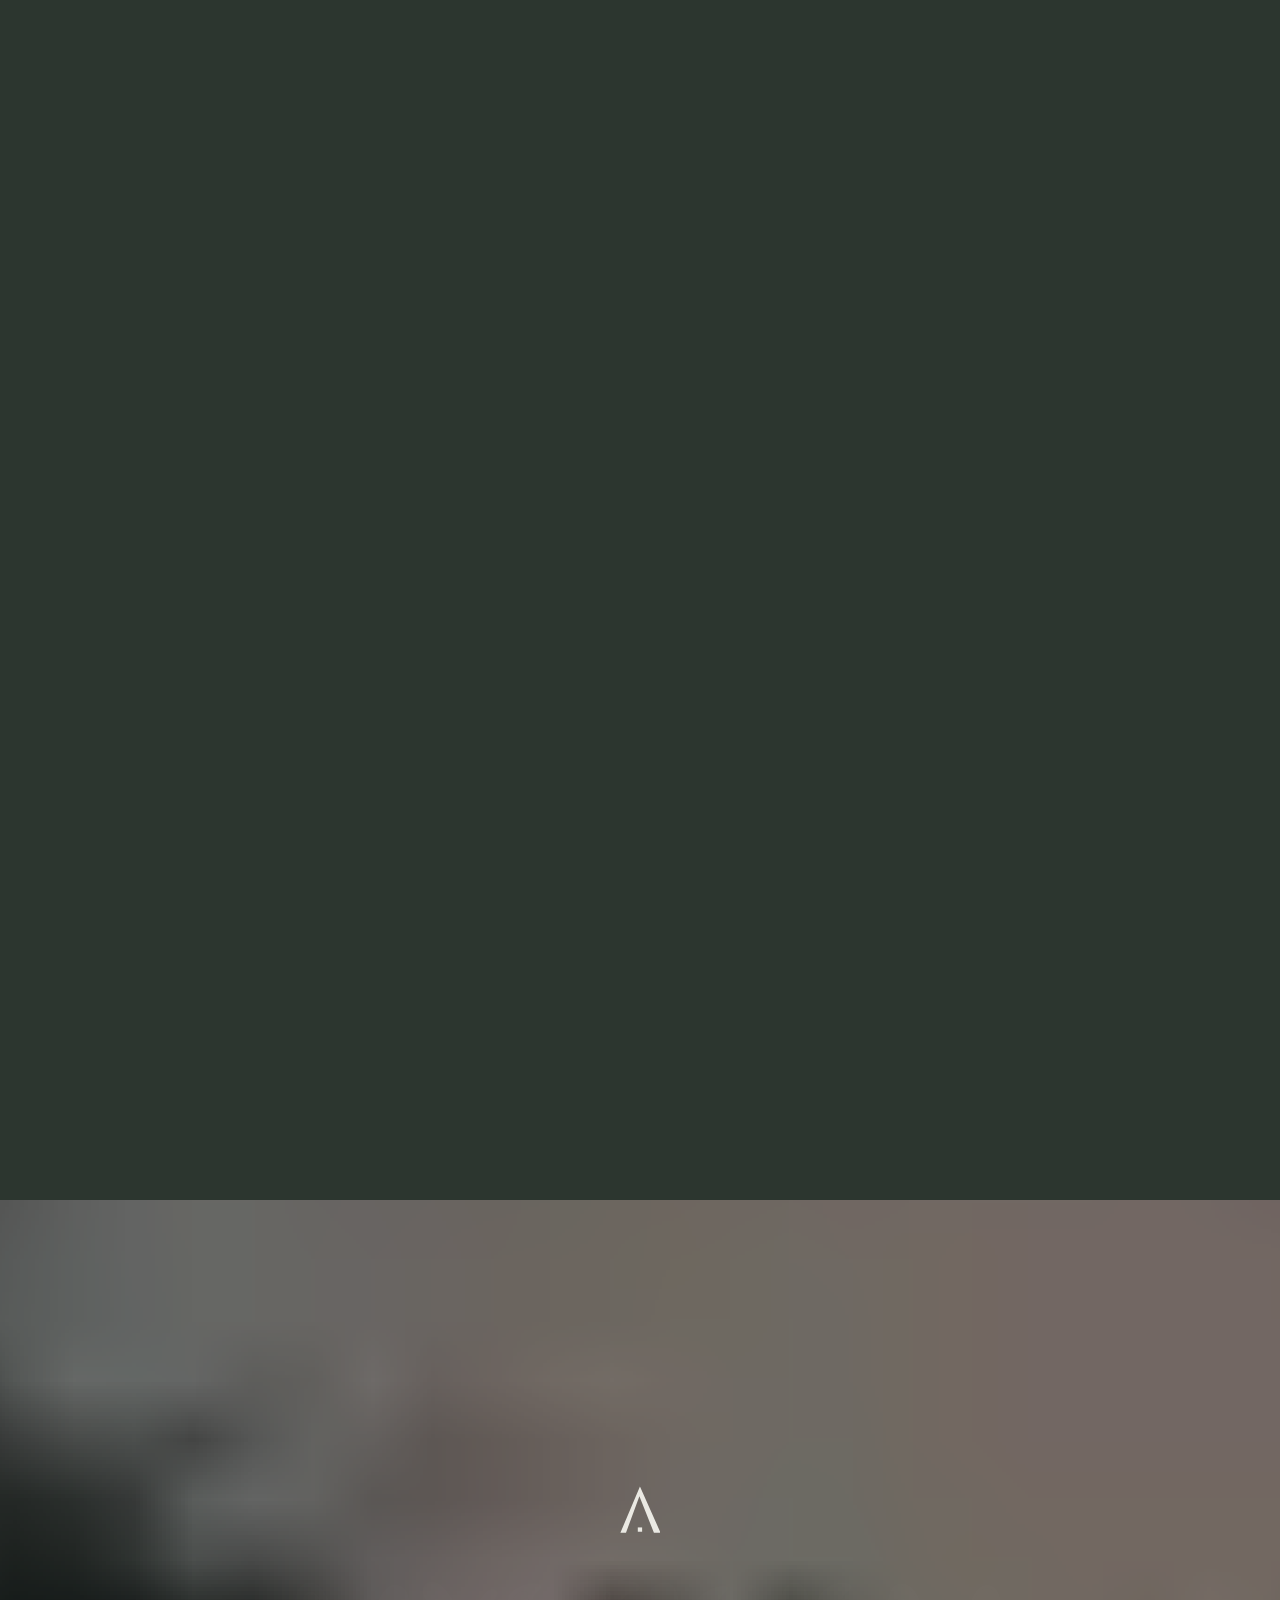
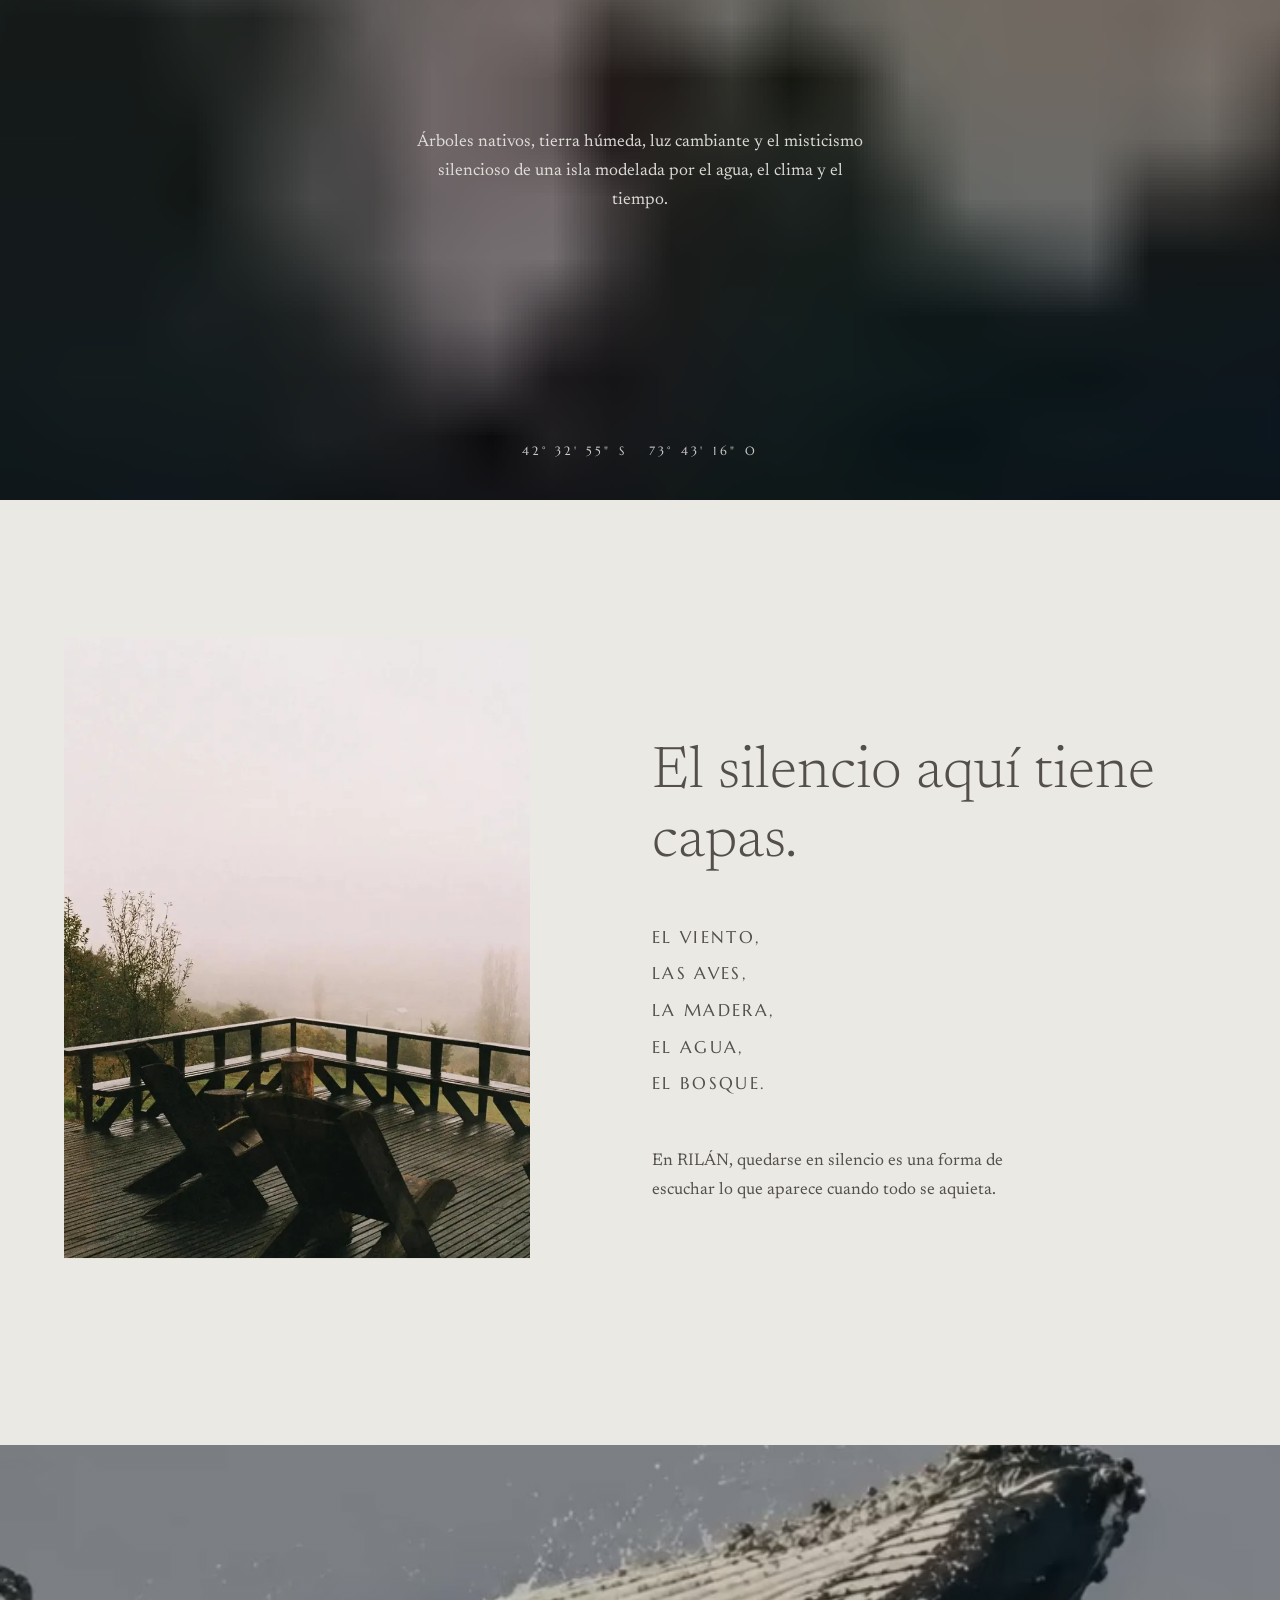
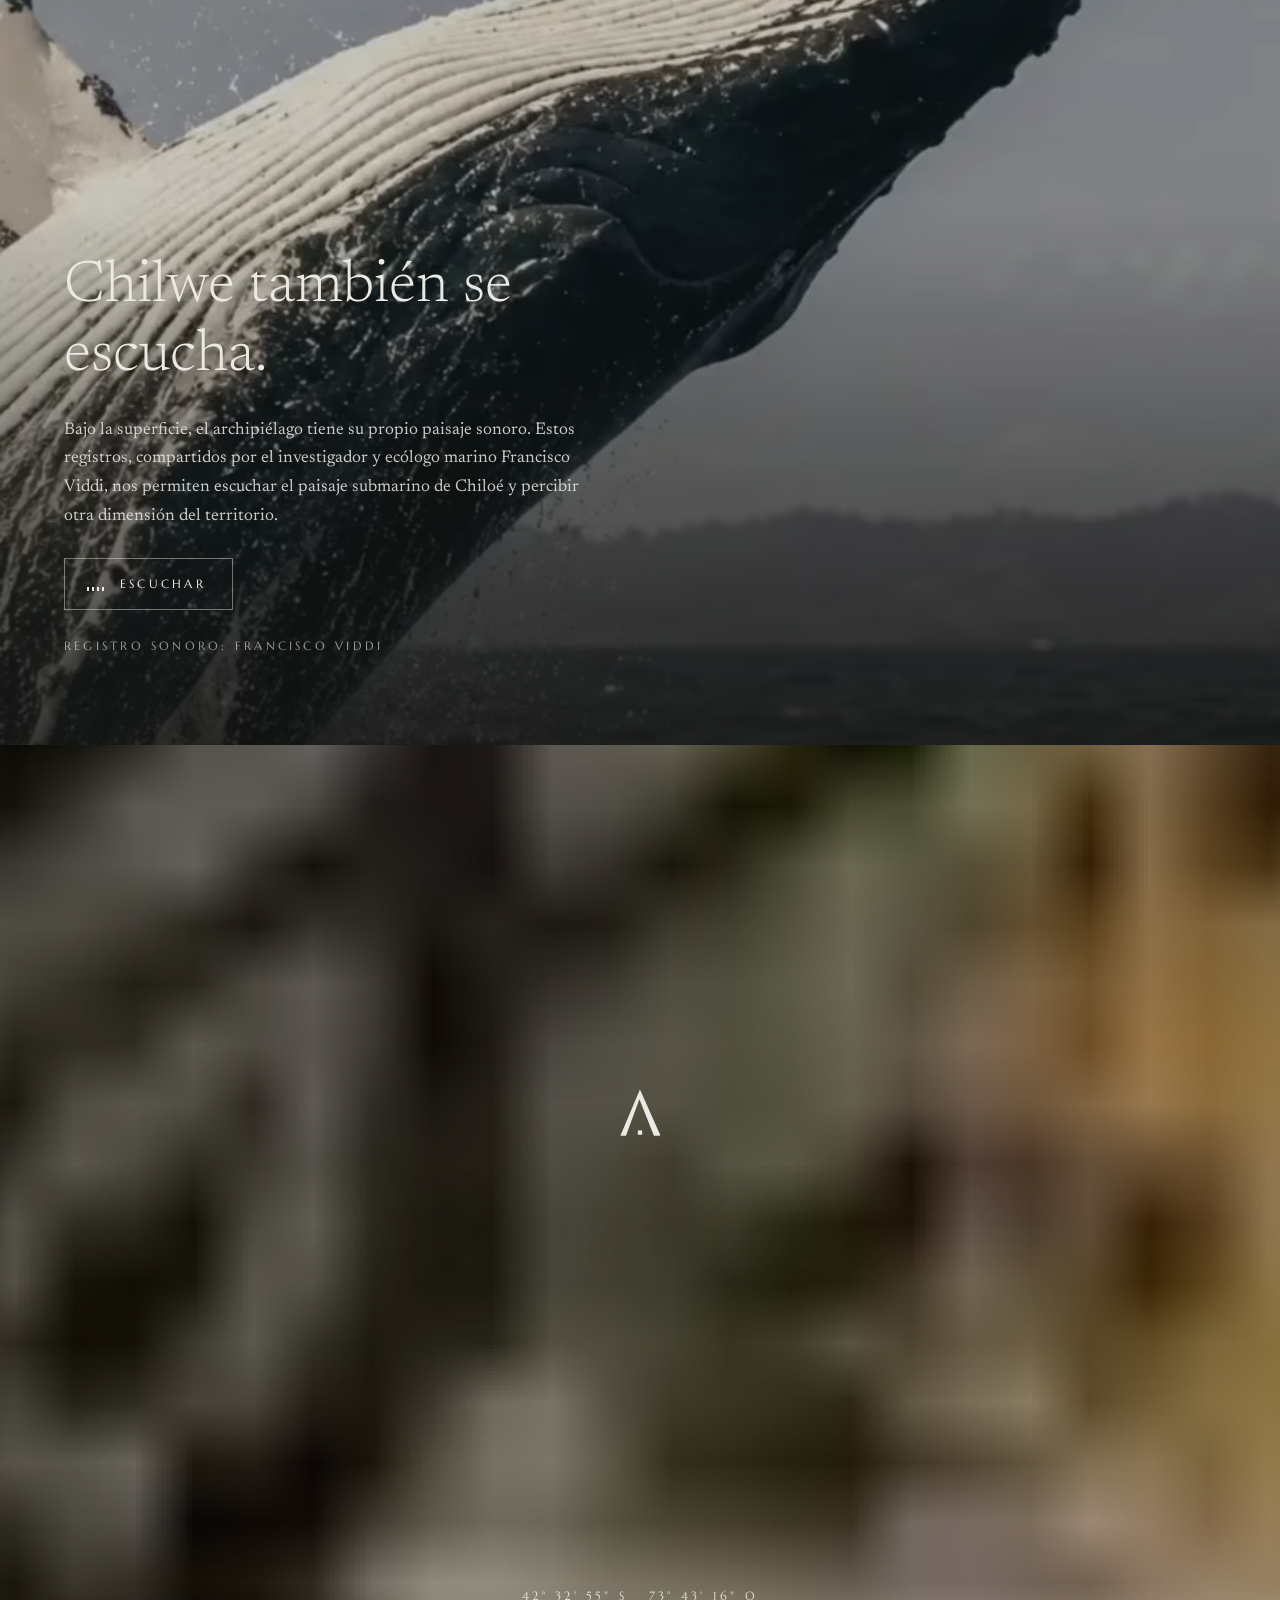
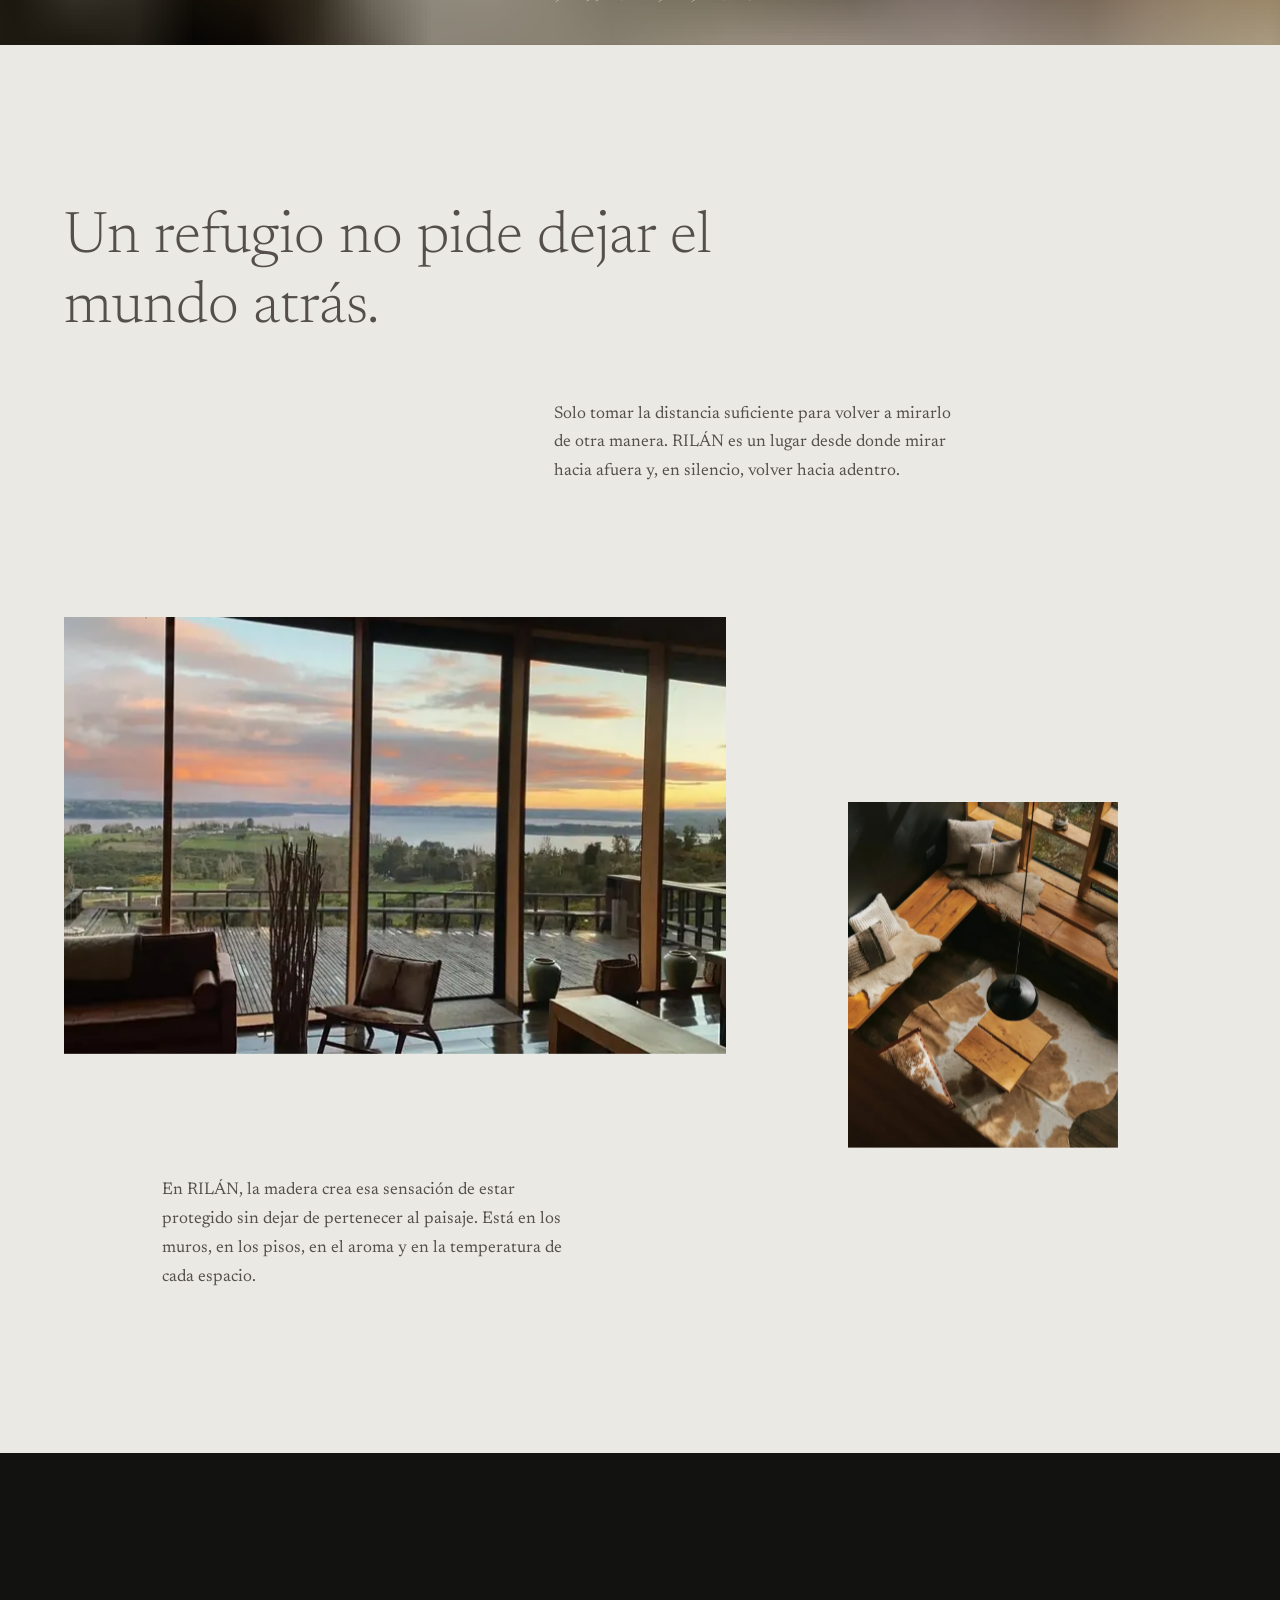
==== commit 8197c7c6: "Auditoría post-deploy: sin saltos de layout, idiomas separados y 10 correcciones de código - Galería" ====
--- a/index.html
+++ b/index.html
@@ -4,7 +4,7 @@
 <meta charset="utf-8">
 <meta name="viewport" content="width=device-width, initial-scale=1">
 <title>RILÁN · Península de Rilán, Chiloé</title>
-<meta name="description" content="A secluded hotel on the Rilán Peninsula. Within a UNESCO World Heritage landscape. Chiloé Archipelago • Chile">
+<meta name="description" content="Bienvenidos al misticismo del archipiélago. RILÁN, hotel en la península de Rilán, Chiloé, Chile." data-meta-en="Welcome to the mysticism of the archipelago. RILÁN, a hotel on the Rilán Peninsula, Chiloé, Chile.">
 <meta name="theme-color" content="#121311">
 <meta property="og:title" content="RILÁN">
 <meta property="og:description" content="Bienvenidos al misticismo del archipiélago.">
@@ -15,6 +15,9 @@
 <link rel="apple-touch-icon" href="brand/logo/png/favicon-180.png">
 <link rel="preload" href="assets/fonts/marcellus-latin-400-normal.woff2" as="font" type="font/woff2" crossorigin>
 <link rel="preload" href="assets/fonts/newsreader-latin-300-normal.woff2" as="font" type="font/woff2" crossorigin>
+<link rel="preload" href="assets/fonts/newsreader-latin-300-italic.woff2" as="font" type="font/woff2" crossorigin>
+<link rel="preload" href="assets/fonts/newsreader-latin-400-normal.woff2" as="font" type="font/woff2" crossorigin>
+<link rel="preload" href="assets/fonts/newsreader-latin-400-italic.woff2" as="font" type="font/woff2" crossorigin>
 <link rel="preload" as="image" type="image/webp" imagesrcset="assets/img/web_rilan_35-s.webp 800w, assets/img/web_rilan_35-l.webp 1800w" imagesizes="100vw">
 <link rel="stylesheet" href="vendor/swiper-bundle.min.css" media="print" onload="this.media='all'">
 <link rel="stylesheet" href="css/main.css">
@@ -32,11 +35,11 @@
 
 <!-- ============ NAVEGACIÓN ============ -->
 <header class="nav" data-nav>
-  <a class="nav__brand" href="#top" aria-label="RILÁN, inicio">
+  <a class="nav__brand" href="#top" aria-label="RILÁN, inicio" data-aria-en="RILÁN, home">
     <svg viewBox="0 0 513 590" aria-hidden="true"><path d="M5 585L250 5L508 585L425 585L243 128L75 585Z"/><rect x="223" y="519" width="54" height="54"/></svg>
     <span class="t-label">RILÁN</span>
   </a>
-  <nav class="nav__links" aria-label="Capítulos">
+  <nav class="nav__links" aria-label="Capítulos" data-aria-en="Chapters">
     <a class="t-label u-link" href="#territory">Territory</a>
     <a class="t-label u-link" href="#mysticism">Mysticism</a>
     <a class="t-label u-link" href="#refuge">Refuge</a>
@@ -49,7 +52,8 @@
   </div>
 </header>
 
-<div class="menu" id="menu" data-menu hidden>
+<div class="menu" id="menu" data-menu role="dialog" aria-modal="true" aria-label="Menú" data-aria-en="Menu" hidden>
+  <button class="menu__close t-label" type="button" data-menu-close><span data-l="es">Cerrar</span><span data-l="en">Close</span></button>
   <div class="menu__media" aria-hidden="true">
     <img class="is-on" src="assets/img/ig_2026-09-23_DdoqxbhxKbG-l.webp" srcset="assets/img/ig_2026-09-23_DdoqxbhxKbG-s.webp 800w, assets/img/ig_2026-09-23_DdoqxbhxKbG-l.webp 1800w" sizes="50vw" width="1080" height="1439" alt="" loading="lazy" decoding="async" style="background-image:url([data-uri])" data-menu-img="territory">
     <img class="" src="assets/img/ig_2026-09-02_DczRbckRl74-l.webp" srcset="assets/img/ig_2026-09-02_DczRbckRl74-s.webp 800w, assets/img/ig_2026-09-02_DczRbckRl74-l.webp 1800w" sizes="50vw" width="3073" height="4096" alt="" loading="lazy" decoding="async" style="background-image:url([data-uri])" data-menu-img="mysticism">
@@ -58,7 +62,7 @@
     <img class="" src="assets/img/web_rilan_06-l.webp" srcset="assets/img/web_rilan_06-s.webp 800w, assets/img/web_rilan_06-l.webp 1800w" sizes="50vw" width="1600" height="1200" alt="" loading="lazy" decoding="async" style="background-image:url([data-uri])" data-menu-img="cocina">
     <img class="" src="assets/img/web_rilan_47-l.webp" srcset="assets/img/web_rilan_47-s.webp 800w, assets/img/web_rilan_47-l.webp 1800w" sizes="50vw" width="3000" height="1688" alt="" loading="lazy" decoding="async" style="background-image:url([data-uri])" data-menu-img="llegar">
   </div>
-  <nav class="menu__list" aria-label="Menú">
+  <nav class="menu__list" aria-label="Menú" data-aria-en="Menu">
     <a href="#territory" data-menu-key="territory"><span class="menu__w">Territory</span></a>
     <a href="#mysticism" data-menu-key="mysticism"><span class="menu__w">Mysticism</span></a>
     <a href="#refuge" data-menu-key="refuge"><span class="menu__w">Refuge</span></a>
@@ -67,7 +71,6 @@
     <a href="#llegar" data-menu-key="llegar"><span class="menu__w"><span data-l="es">Cómo llegar</span><span data-l="en">Getting here</span></span></a>
   </nav>
   <p class="menu__coords t-label">42° 32' 55" S&nbsp;&nbsp;&nbsp;73° 43' 16" O</p>
-  <button class="menu__close t-label" type="button" data-menu-close><span data-l="es">Cerrar</span><span data-l="en">Close</span></button>
 </div>
 
 <div class="progress" aria-hidden="true"><i data-progress></i></div>
@@ -77,7 +80,7 @@
 <!-- ============ 1 · PORTADA ============ -->
 <section class="hero" data-theme="dark" aria-label="RILÁN">
   <div class="hero__media" data-hero-media>
-    <img class="" src="assets/img/web_rilan_35-l.webp" srcset="assets/img/web_rilan_35-s.webp 800w, assets/img/web_rilan_35-l.webp 1800w" sizes="100vw" width="2200" height="1467" alt="Los volúmenes de madera de RILÁN encendidos de noche bajo la Vía Láctea" fetchpriority="high" decoding="async" style="background-image:url([data-uri])" >
+    <img class="" src="assets/img/web_rilan_35-l.webp" srcset="assets/img/web_rilan_35-s.webp 800w, assets/img/web_rilan_35-l.webp 1800w" sizes="100vw" width="2200" height="1467" alt="Los volúmenes de madera de RILÁN encendidos de noche bajo la Vía Láctea" fetchpriority="high" decoding="async" style="background-image:url([data-uri])"  data-alt-en="RILÁN&#x27;s timber volumes lit at night under the Milky Way">
   </div>
   <div class="hero__veil"></div>
   <div class="hero__content">
@@ -89,16 +92,16 @@
       <span data-l="en">Welcome to the mysticism of the archipelago.</span>
     </p>
   </div>
-  <p class="hero__bio t-label" data-hero-fade>A secluded hotel on the Rilán Peninsula<br>Within a UNESCO World Heritage landscape</p>
+  <p class="hero__bio t-label" data-hero-fade><span data-l="es">Península de Rilán<br>Archipiélago de Chiloé · Chile</span><span data-l="en">A secluded hotel on the Rilán Peninsula<br>Within a UNESCO World Heritage landscape</span></p>
   <p class="hero__coords t-label" data-hero-fade>42° 32' 55" S&nbsp;&nbsp;&nbsp;73° 43' 16" O</p>
   <a class="hero__scroll t-label" href="#bienvenida" data-hero-fade><span data-l="es">Descender</span><span data-l="en">Scroll</span><i></i></a>
 </section>
 
 <!-- ============ 2 · VENTANA Λ ============ -->
-<section class="portal" id="bienvenida" data-portal aria-label="Bienvenida">
+<section class="portal" id="bienvenida" data-portal aria-label="Bienvenida" data-aria-en="Welcome">
   <div class="portal__stage">
     <div class="portal__window" data-portal-window>
-      <video class="portal__video" data-portal-video muted playsinline loop preload="metadata" poster="assets/video/bienvenida-poster.jpg" aria-label="Video de bienvenida: bosque, arquitectura e interiores de RILÁN">
+      <video class="portal__video" data-portal-video muted playsinline loop preload="metadata" poster="assets/video/bienvenida-poster.jpg" aria-label="Video de bienvenida: bosque, arquitectura e interiores de RILÁN" data-aria-en="Welcome video: forest, architecture and interiors of RILÁN">
         <source src="assets/video/bienvenida.webm" type="video/webm">
         <source src="assets/video/bienvenida.mp4" type="video/mp4">
       </video>
@@ -109,7 +112,7 @@
       <span data-l="es">Al sur del mundo, una isla donde el tiempo sigue un ritmo propio.</span>
       <span data-l="en">At the edge of the world, an island where time follows a rhythm of its own.</span>
     </p>
-    <p class="portal__words" aria-label="La madera, el fuego, el patrimonio, el silencio.">
+    <p class="portal__words">
       <span data-l="es"><b data-word>La madera,</b> <b data-word>el fuego,</b> <b data-word>el patrimonio,</b> <b data-word>el silencio.</b></span>
       <span data-l="en"><b data-word>Wood,</b> <b data-word>fire,</b> <b data-word>heritage,</b> <b data-word>silence.</b></span>
     </p>
@@ -130,7 +133,7 @@
 <!-- ============ 3 · TERRITORY ============ -->
 <section class="cover" id="territory" data-theme="dark" data-cover aria-labelledby="t-territory">
   <div class="cover__media" data-cover-media>
-    <img class="" src="assets/img/ig_2026-09-23_DdoqxbhxKbG-l.webp" srcset="assets/img/ig_2026-09-23_DdoqxbhxKbG-s.webp 800w, assets/img/ig_2026-09-23_DdoqxbhxKbG-l.webp 1800w" sizes="100vw" width="1080" height="1439" alt="Hojas de helecho nativo cubriendo todo el cuadro" loading="lazy" decoding="async" style="background-image:url([data-uri])" >
+    <img class="" src="assets/img/ig_2026-09-23_DdoqxbhxKbG-l.webp" srcset="assets/img/ig_2026-09-23_DdoqxbhxKbG-s.webp 800w, assets/img/ig_2026-09-23_DdoqxbhxKbG-l.webp 1800w" sizes="100vw" width="1080" height="1439" alt="Hojas de helecho nativo cubriendo todo el cuadro" loading="lazy" decoding="async" style="background-image:url([data-uri])"  data-alt-en="Native fern fronds filling the whole frame">
   </div>
   <div class="cover__veil"></div>
   <div class="cover__center">
@@ -151,12 +154,13 @@
       <span data-l="en">A geography shaped by its bordemar, by the forest, by the water, and by the people who have learned to live with it, through it, and within it.</span>
     </p>
     <figure class="chapter__fig" data-clip>
-      <div class="frame"><img class="" src="assets/img/ig_2026-09-05_Dc41N1BRYMT-l.webp" srcset="assets/img/ig_2026-09-05_Dc41N1BRYMT-s.webp 800w, assets/img/ig_2026-09-05_Dc41N1BRYMT-l.webp 1800w" sizes="(min-width: 900px) 40vw, 100vw" width="4096" height="2731" alt="Tronco cubierto de musgo y líquenes en el bosque" loading="lazy" decoding="async" style="background-image:url([data-uri])" data-parallax-in></div>
+      <div class="frame"><img class="" src="assets/img/ig_2026-09-05_Dc41N1BRYMT-l.webp" srcset="assets/img/ig_2026-09-05_Dc41N1BRYMT-s.webp 800w, assets/img/ig_2026-09-05_Dc41N1BRYMT-l.webp 1800w" sizes="(min-width: 900px) 40vw, 100vw" width="4096" height="2731" alt="Tronco cubierto de musgo y líquenes en el bosque" loading="lazy" decoding="async" style="background-image:url([data-uri])" data-parallax-in data-alt-en="Tree trunk covered in moss and lichen in the forest"></div>
     </figure>
   </div>
 </section>
 
-<section class="hscroll" data-theme="dark" data-hscroll aria-label="Senderos y paisaje">
+<section class="hscroll" data-theme="dark" data-hscroll aria-label="Senderos y paisaje" data-aria-en="Trails and landscape">
+  <div class="hscroll__sticky">
   <div class="hscroll__track" data-hscroll-track>
     <div class="hscroll__intro">
       <p class="hscroll__lead" data-lines>
@@ -169,40 +173,41 @@
       </p>
       <p class="hint t-label" aria-hidden="true"><i></i><span data-l="es">Desliza</span><span data-l="en">Swipe</span></p>
     </div>
-    <figure class="hs hs--tall"><div class="frame"><img class="" src="assets/img/ig_2026-09-17_DdZd85rRxkm-l.webp" srcset="assets/img/ig_2026-09-17_DdZd85rRxkm-s.webp 800w, assets/img/ig_2026-09-17_DdZd85rRxkm-l.webp 1800w" sizes="(min-width: 900px) 34vw, 80vw" width="1129" height="1505" alt="Pasarela de madera que se pierde entre el pasto y el bosque" loading="lazy" decoding="async" style="background-image:url([data-uri])" ></div></figure>
-    <figure class="hs hs--wide hs--low"><div class="frame"><img class="" src="assets/img/web_rilan_47-l.webp" srcset="assets/img/web_rilan_47-s.webp 800w, assets/img/web_rilan_47-l.webp 1800w" sizes="(min-width: 900px) 52vw, 90vw" width="3000" height="1688" alt="Vista aérea de la península de Rilán y el mar interior al atardecer" loading="lazy" decoding="async" style="background-image:url([data-uri])" ></div></figure>
-    <figure class="hs hs--mid"><div class="frame"><img class="" src="assets/img/web_rilan_03-l.webp" srcset="assets/img/web_rilan_03-s.webp 800w, assets/img/web_rilan_03-l.webp 1800w" sizes="(min-width: 900px) 40vw, 80vw" width="3000" height="2000" alt="Torre de una iglesia chilota vista entre las ramas, frente al agua" loading="lazy" decoding="async" style="background-image:url([data-uri])" ></div></figure>
+    <figure class="hs hs--tall"><div class="frame"><img class="" src="assets/img/ig_2026-09-17_DdZd85rRxkm-l.webp" srcset="assets/img/ig_2026-09-17_DdZd85rRxkm-s.webp 800w, assets/img/ig_2026-09-17_DdZd85rRxkm-l.webp 1800w" sizes="(min-width: 900px) 34vw, 80vw" width="1129" height="1505" alt="Pasarela de madera que se pierde entre el pasto y el bosque" loading="lazy" decoding="async" style="background-image:url([data-uri])"  data-alt-en="Wooden boardwalk disappearing between grass and forest"></div></figure>
+    <figure class="hs hs--wide hs--low"><div class="frame"><img class="" src="assets/img/web_rilan_47-l.webp" srcset="assets/img/web_rilan_47-s.webp 800w, assets/img/web_rilan_47-l.webp 1800w" sizes="(min-width: 900px) 52vw, 90vw" width="3000" height="1688" alt="Vista aérea de la península de Rilán y el mar interior al atardecer" loading="lazy" decoding="async" style="background-image:url([data-uri])"  data-alt-en="Aerial view of the Rilán Peninsula and the inland sea at dusk"></div></figure>
+    <figure class="hs hs--mid"><div class="frame"><img class="" src="assets/img/web_rilan_03-l.webp" srcset="assets/img/web_rilan_03-s.webp 800w, assets/img/web_rilan_03-l.webp 1800w" sizes="(min-width: 900px) 40vw, 80vw" width="3000" height="2000" alt="Torre de una iglesia chilota vista entre las ramas, frente al agua" loading="lazy" decoding="async" style="background-image:url([data-uri])"  data-alt-en="Tower of a Chilote church seen through branches, by the water"></div></figure>
     <div class="hs-quote">
       <p class="hs-quote__t" data-lines><span data-l="es">El bosque guarda su propio ritmo.</span><span data-l="en">The forest holds its own rhythm.</span></p>
       <p class="hs-quote__b"><span data-l="es">En Chilwe, la naturaleza es más que paisaje. Es memoria, presencia y una forma de retornar.</span><span data-l="en">In Chilwe, nature is more than landscape. It is memory, presence and a way of returning.</span></p>
     </div>
-    <figure class="hs hs--tall hs--low"><div class="frame"><img class="" src="assets/img/ig_2026-09-13_DdOtAZ-xADQ-l.webp" srcset="assets/img/ig_2026-09-13_DdOtAZ-xADQ-s.webp 800w, assets/img/ig_2026-09-13_DdOtAZ-xADQ-l.webp 1800w" sizes="(min-width: 900px) 34vw, 80vw" width="1136" height="1515" alt="Reflejos de pilotes de madera en el agua quieta" loading="lazy" decoding="async" style="background-image:url([data-uri])" ></div></figure>
-    <figure class="hs hs--wide"><div class="frame"><img class="" src="assets/img/web_rilan_08-l.webp" srcset="assets/img/web_rilan_08-s.webp 800w, assets/img/web_rilan_08-l.webp 1800w" sizes="(min-width: 900px) 52vw, 90vw" width="1600" height="1066" alt="Camino rural entre lomas verdes de Chiloé" loading="lazy" decoding="async" style="background-image:url([data-uri])" ></div></figure>
-    <figure class="hs hs--mid hs--low"><div class="frame"><img class="" src="assets/img/web_rilan_48-l.webp" srcset="assets/img/web_rilan_48-s.webp 800w, assets/img/web_rilan_48-l.webp 1800w" sizes="(min-width: 900px) 40vw, 80vw" width="1136" height="733" alt="Pradera con flores silvestres y el hotel al fondo" loading="lazy" decoding="async" style="background-image:url([data-uri])" ></div></figure>
+    <figure class="hs hs--tall hs--low"><div class="frame"><img class="" src="assets/img/ig_2026-09-13_DdOtAZ-xADQ-l.webp" srcset="assets/img/ig_2026-09-13_DdOtAZ-xADQ-s.webp 800w, assets/img/ig_2026-09-13_DdOtAZ-xADQ-l.webp 1800w" sizes="(min-width: 900px) 34vw, 80vw" width="1136" height="1515" alt="Reflejos de pilotes de madera en el agua quieta" loading="lazy" decoding="async" style="background-image:url([data-uri])"  data-alt-en="Wooden pilings reflected in still water"></div></figure>
+    <figure class="hs hs--wide"><div class="frame"><img class="" src="assets/img/web_rilan_08-l.webp" srcset="assets/img/web_rilan_08-s.webp 800w, assets/img/web_rilan_08-l.webp 1800w" sizes="(min-width: 900px) 52vw, 90vw" width="1600" height="1066" alt="Camino rural entre lomas verdes de Chiloé" loading="lazy" decoding="async" style="background-image:url([data-uri])"  data-alt-en="Country road between the green hills of Chiloé"></div></figure>
+    <figure class="hs hs--mid hs--low"><div class="frame"><img class="" src="assets/img/web_rilan_48-l.webp" srcset="assets/img/web_rilan_48-s.webp 800w, assets/img/web_rilan_48-l.webp 1800w" sizes="(min-width: 900px) 40vw, 80vw" width="1136" height="733" alt="Pradera con flores silvestres y el hotel al fondo" loading="lazy" decoding="async" style="background-image:url([data-uri])"  data-alt-en="Meadow with wildflowers and the hotel in the background"></div></figure>
+  </div>
   </div>
 </section>
 
 <!-- ============ 4 · MYSTICISM ============ -->
 <section class="cover" id="mysticism" data-theme="dark" data-cover aria-labelledby="t-mysticism">
   <div class="cover__media" data-cover-media>
-    <img class="" src="assets/img/ig_2026-09-02_DczRbckRl74-l.webp" srcset="assets/img/ig_2026-09-02_DczRbckRl74-s.webp 800w, assets/img/ig_2026-09-02_DczRbckRl74-l.webp 1800w" sizes="100vw" width="3073" height="4096" alt="Nubes oscuras sobre un cielo rosado al atardecer" loading="lazy" decoding="async" style="background-image:url([data-uri])" >
+    <img class="" src="assets/img/ig_2026-09-02_DczRbckRl74-l.webp" srcset="assets/img/ig_2026-09-02_DczRbckRl74-s.webp 800w, assets/img/ig_2026-09-02_DczRbckRl74-l.webp 1800w" sizes="100vw" width="3073" height="4096" alt="Nubes oscuras sobre un cielo rosado al atardecer" loading="lazy" decoding="async" style="background-image:url([data-uri])"  data-alt-en="Dark clouds against a pink sky at dusk">
   </div>
   <div class="cover__veil"></div>
   <div class="cover__center">
     <svg class="mark" viewBox="0 0 513 590" aria-hidden="true"><path d="M5 585L250 5L508 585L425 585L243 128L75 585Z"/><rect x="223" y="519" width="54" height="54"/></svg>
     <h2 class="cover__word" id="t-mysticism" data-cover-word>Mysticism</h2>
-    <p class="cover__desc" data-lines>The more intimate, atmospheric and contemplative side of Chiloé. Sunsets, silence, fire, mist, changing skies, nature and those moments that feel almost suspended in time. A sense of mystery, warmth and connection with the island.</p>
+    <p class="cover__desc" data-lines><span data-l="es">Árboles nativos, tierra húmeda, luz cambiante y el misticismo silencioso de una isla modelada por el agua, el clima y el tiempo.</span><span data-l="en">The more intimate, atmospheric and contemplative side of Chiloé. Sunsets, silence, fire, mist, changing skies, nature and those moments that feel almost suspended in time. A sense of mystery, warmth and connection with the island.</span></p>
   </div>
   <p class="cover__coords t-label">42° 32' 55" S&nbsp;&nbsp;&nbsp;73° 43' 16" O</p>
 </section>
 
 <section class="silence" data-theme="light">
   <figure class="silence__fig" data-clip>
-    <div class="frame"><img class="" src="assets/img/web_rilan_16-l.webp" srcset="assets/img/web_rilan_16-s.webp 800w, assets/img/web_rilan_16-l.webp 1800w" sizes="(min-width: 900px) 38vw, 100vw" width="1228" height="1818" alt="Terraza de madera con sillas frente a la niebla" loading="lazy" decoding="async" style="background-image:url([data-uri])" data-parallax-in></div>
+    <div class="frame"><img class="" src="assets/img/web_rilan_16-l.webp" srcset="assets/img/web_rilan_16-s.webp 800w, assets/img/web_rilan_16-l.webp 1800w" sizes="(min-width: 900px) 38vw, 100vw" width="1228" height="1818" alt="Terraza de madera con sillas frente a la niebla" loading="lazy" decoding="async" style="background-image:url([data-uri])" data-parallax-in data-alt-en="Wooden deck with chairs facing the mist"></div>
   </figure>
   <div class="silence__text">
     <h3 class="silence__title" data-lines><span data-l="es">El silencio aquí tiene capas.</span><span data-l="en">Silence here has layers.</span></h3>
-    <p class="silence__layers" aria-label="El viento, las aves, la madera, el agua, el bosque.">
+    <p class="silence__layers">
       <span data-l="es"><b data-layer>El viento,</b> <b data-layer>las aves,</b> <b data-layer>la madera,</b> <b data-layer>el agua,</b> <b data-layer>el bosque.</b></span>
       <span data-l="en"><b data-layer>The wind,</b> <b data-layer>the birds,</b> <b data-layer>the wood,</b> <b data-layer>the water,</b> <b data-layer>the forest.</b></span>
     </p>
@@ -214,7 +219,7 @@
 </section>
 
 <section class="listen" data-theme="dark" aria-labelledby="t-listen">
-  <video class="listen__video" data-listen-video muted playsinline loop preload="none" poster="assets/video/chilwe-poster.jpg" aria-label="Ballena jorobada saltando en el mar interior de Chiloé">
+  <video class="listen__video" data-listen-video muted playsinline loop preload="none" data-poster="assets/video/chilwe-poster.jpg" aria-label="Ballena jorobada saltando en el mar interior de Chiloé" data-aria-en="Humpback whale breaching in the inland sea of Chiloé">
     <source src="assets/video/chilwe-se-escucha.webm" type="video/webm">
     <source src="assets/video/chilwe-se-escucha.mp4" type="video/mp4">
   </video>
@@ -236,7 +241,7 @@
 <!-- ============ 5 · REFUGE ============ -->
 <section class="cover" id="refuge" data-theme="dark" data-cover aria-labelledby="t-refuge">
   <div class="cover__media" data-cover-media>
-    <img class="" src="assets/img/ig_2026-09-11_DdJ6xS-xtDC-l.webp" srcset="assets/img/ig_2026-09-11_DdJ6xS-xtDC-s.webp 800w, assets/img/ig_2026-09-11_DdJ6xS-xtDC-l.webp 1800w" sizes="100vw" width="1080" height="1440" alt="Luz de la tarde entrando entre listones de madera sobre bancas con pieles" loading="lazy" decoding="async" style="background-image:url([data-uri])" >
+    <img class="" src="assets/img/ig_2026-09-11_DdJ6xS-xtDC-l.webp" srcset="assets/img/ig_2026-09-11_DdJ6xS-xtDC-s.webp 800w, assets/img/ig_2026-09-11_DdJ6xS-xtDC-l.webp 1800w" sizes="100vw" width="1080" height="1440" alt="Luz de la tarde entrando entre listones de madera sobre bancas con pieles" loading="lazy" decoding="async" style="background-image:url([data-uri])"  data-alt-en="Afternoon light falling through wooden slats onto sheepskin-covered benches">
   </div>
   <div class="cover__veil"></div>
   <div class="cover__center">
@@ -256,8 +261,8 @@
       <span data-l="es">Solo tomar la distancia suficiente para volver a mirarlo de otra manera. RILÁN es un lugar desde donde mirar hacia afuera y, en silencio, volver hacia adentro.</span>
       <span data-l="en">Only to step far enough from it to see it differently. RILÁN is a place to look outward, and, quietly, back within.</span>
     </p>
-    <figure class="refuge__a" data-clip><div class="frame"><img class="" src="assets/img/web_rilan_42-l.webp" srcset="assets/img/web_rilan_42-s.webp 800w, assets/img/web_rilan_42-l.webp 1800w" sizes="(min-width: 900px) 46vw, 100vw" width="1280" height="720" alt="Sala de estar con ventanales hacia el mar al atardecer" loading="lazy" decoding="async" style="background-image:url([data-uri])" data-parallax-in></div></figure>
-    <figure class="refuge__b" data-clip><div class="frame"><img class="" src="assets/img/ig_2026-10-01_Dd9lVx2hs4R-l.webp" srcset="assets/img/ig_2026-10-01_Dd9lVx2hs4R-s.webp 800w, assets/img/ig_2026-10-01_Dd9lVx2hs4R-l.webp 1800w" sizes="(min-width: 900px) 24vw, 60vw" width="1080" height="1440" alt="Rincón de lectura con bancas de madera, pieles y una lámpara colgante" loading="lazy" decoding="async" style="background-image:url([data-uri])" data-parallax-in></div></figure>
+    <figure class="refuge__a" data-clip><div class="frame"><img class="" src="assets/img/web_rilan_42-l.webp" srcset="assets/img/web_rilan_42-s.webp 800w, assets/img/web_rilan_42-l.webp 1800w" sizes="(min-width: 900px) 46vw, 100vw" width="1280" height="720" alt="Sala de estar con ventanales hacia el mar al atardecer" loading="lazy" decoding="async" style="background-image:url([data-uri])" data-parallax-in data-alt-en="Living room with windows facing the sea at sunset"></div></figure>
+    <figure class="refuge__b" data-clip><div class="frame"><img class="" src="assets/img/ig_2026-10-01_Dd9lVx2hs4R-l.webp" srcset="assets/img/ig_2026-10-01_Dd9lVx2hs4R-s.webp 800w, assets/img/ig_2026-10-01_Dd9lVx2hs4R-l.webp 1800w" sizes="(min-width: 900px) 24vw, 60vw" width="1080" height="1440" alt="Rincón de lectura con bancas de madera, pieles y una lámpara colgante" loading="lazy" decoding="async" style="background-image:url([data-uri])" data-parallax-in data-alt-en="Reading nook with wooden benches, sheepskins and a pendant lamp"></div></figure>
     <p class="refuge__wood" data-lines>
       <span data-l="es">En RILÁN, la madera crea esa sensación de estar protegido sin dejar de pertenecer al paisaje. Está en los muros, en los pisos, en el aroma y en la temperatura de cada espacio.</span>
       <span data-l="en">In RILÁN, wood creates the feeling of being protected while remaining connected to the landscape. It is present in the walls, the floors, the scent, and the temperature of each space.</span>
@@ -280,22 +285,22 @@
   </div>
   <div class="swiper rooms__slider" data-rooms data-drag-label>
     <div class="swiper-wrapper">
-      <figure class="swiper-slide room"><div class="frame"><img class="" src="assets/img/web_rilan_13-l.webp" srcset="assets/img/web_rilan_13-s.webp 800w, assets/img/web_rilan_13-l.webp 1800w" sizes="(min-width: 900px) 56vw, 86vw" width="3000" height="2000" alt="Habitación con cama king, muros de madera y ventanal al mar" loading="lazy" decoding="async" style="background-image:url([data-uri])" ></div></figure>
-      <figure class="swiper-slide room room--p"><div class="frame"><img class="" src="assets/img/ig_2026-09-04_Dc4OjPFxmeq-l.webp" srcset="assets/img/ig_2026-09-04_Dc4OjPFxmeq-s.webp 800w, assets/img/ig_2026-09-04_Dc4OjPFxmeq-l.webp 1800w" sizes="(min-width: 900px) 28vw, 70vw" width="3072" height="4096" alt="Detalle de cojines de lana y manta tejida sobre la cama" loading="lazy" decoding="async" style="background-image:url([data-uri])" ></div></figure>
-      <figure class="swiper-slide room"><div class="frame"><img class="" src="assets/img/web_rilan_53-l.webp" srcset="assets/img/web_rilan_53-s.webp 800w, assets/img/web_rilan_53-l.webp 1800w" sizes="(min-width: 900px) 56vw, 86vw" width="1024" height="768" alt="Habitación en penumbra que enmarca el paisaje verde y el mar" loading="lazy" decoding="async" style="background-image:url([data-uri])" ></div></figure>
-      <figure class="swiper-slide room room--p"><div class="frame"><img class="" src="assets/img/ig_2026-09-09_DdEiX-IROtq-l.webp" srcset="assets/img/ig_2026-09-09_DdEiX-IROtq-s.webp 800w, assets/img/ig_2026-09-09_DdEiX-IROtq-l.webp 1800w" sizes="(min-width: 900px) 28vw, 70vw" width="1080" height="1440" alt="Lavamanos tallado en madera frente a la ventana y el bosque" loading="lazy" decoding="async" style="background-image:url([data-uri])" ></div></figure>
-      <figure class="swiper-slide room"><div class="frame"><img class="" src="assets/img/web_rilan_14-l.webp" srcset="assets/img/web_rilan_14-s.webp 800w, assets/img/web_rilan_14-l.webp 1800w" sizes="(min-width: 900px) 56vw, 86vw" width="3000" height="2000" alt="Cama con vista al canal y a la isla Lemuy" loading="lazy" decoding="async" style="background-image:url([data-uri])" ></div></figure>
-      <figure class="swiper-slide room room--p"><div class="frame"><img class="" src="assets/img/web_rilan_56-l.webp" srcset="assets/img/web_rilan_56-s.webp 800w, assets/img/web_rilan_56-l.webp 1800w" sizes="(min-width: 900px) 28vw, 70vw" width="567" height="900" alt="Ducha con ventanal de piso a cielo hacia el paisaje" loading="lazy" decoding="async" style="background-image:url([data-uri])" ></div></figure>
-      <figure class="swiper-slide room"><div class="frame"><img class="" src="assets/img/web_rilan_59-l.webp" srcset="assets/img/web_rilan_59-s.webp 800w, assets/img/web_rilan_59-l.webp 1800w" sizes="(min-width: 900px) 56vw, 86vw" width="1024" height="682" alt="Huésped de pie frente al ventanal de la habitación mirando el mar" loading="lazy" decoding="async" style="background-image:url([data-uri])" ></div></figure>
-      <figure class="swiper-slide room room--p"><div class="frame"><img class="" src="assets/img/web_rilan_37-l.webp" srcset="assets/img/web_rilan_37-s.webp 800w, assets/img/web_rilan_37-l.webp 1800w" sizes="(min-width: 900px) 28vw, 70vw" width="2000" height="3000" alt="Cama con cojines de lana junto a una lámpara de lectura" loading="lazy" decoding="async" style="background-image:url([data-uri])" ></div></figure>
-      <figure class="swiper-slide room"><div class="frame"><img class="" src="assets/img/web_rilan_12-l.webp" srcset="assets/img/web_rilan_12-s.webp 800w, assets/img/web_rilan_12-l.webp 1800w" sizes="(min-width: 900px) 56vw, 86vw" width="3000" height="2000" alt="Habitación con dos camas individuales" loading="lazy" decoding="async" style="background-image:url([data-uri])" ></div></figure>
+      <figure class="swiper-slide room"><div class="frame"><img class="" src="assets/img/web_rilan_13-l.webp" srcset="assets/img/web_rilan_13-s.webp 800w, assets/img/web_rilan_13-l.webp 1800w" sizes="(min-width: 900px) 56vw, 86vw" width="3000" height="2000" alt="Habitación con cama king, muros de madera y ventanal al mar" loading="lazy" decoding="async" style="background-image:url([data-uri])"  data-alt-en="Room with a king bed, timber walls and a window onto the sea"></div></figure>
+      <figure class="swiper-slide room room--p"><div class="frame"><img class="" src="assets/img/ig_2026-09-04_Dc4OjPFxmeq-l.webp" srcset="assets/img/ig_2026-09-04_Dc4OjPFxmeq-s.webp 800w, assets/img/ig_2026-09-04_Dc4OjPFxmeq-l.webp 1800w" sizes="(min-width: 900px) 28vw, 70vw" width="3072" height="4096" alt="Detalle de cojines de lana y manta tejida sobre la cama" loading="lazy" decoding="async" style="background-image:url([data-uri])"  data-alt-en="Wool cushions and a knitted throw on the bed"></div></figure>
+      <figure class="swiper-slide room"><div class="frame"><img class="" src="assets/img/web_rilan_53-l.webp" srcset="assets/img/web_rilan_53-s.webp 800w, assets/img/web_rilan_53-l.webp 1800w" sizes="(min-width: 900px) 56vw, 86vw" width="1024" height="768" alt="Habitación en penumbra que enmarca el paisaje verde y el mar" loading="lazy" decoding="async" style="background-image:url([data-uri])"  data-alt-en="Dim room framing the green landscape and the sea"></div></figure>
+      <figure class="swiper-slide room room--p"><div class="frame"><img class="" src="assets/img/ig_2026-09-09_DdEiX-IROtq-l.webp" srcset="assets/img/ig_2026-09-09_DdEiX-IROtq-s.webp 800w, assets/img/ig_2026-09-09_DdEiX-IROtq-l.webp 1800w" sizes="(min-width: 900px) 28vw, 70vw" width="1080" height="1440" alt="Lavamanos tallado en madera frente a la ventana y el bosque" loading="lazy" decoding="async" style="background-image:url([data-uri])"  data-alt-en="Carved wooden washbasin facing the window and the forest"></div></figure>
+      <figure class="swiper-slide room"><div class="frame"><img class="" src="assets/img/web_rilan_14-l.webp" srcset="assets/img/web_rilan_14-s.webp 800w, assets/img/web_rilan_14-l.webp 1800w" sizes="(min-width: 900px) 56vw, 86vw" width="3000" height="2000" alt="Cama con vista al canal y a la isla Lemuy" loading="lazy" decoding="async" style="background-image:url([data-uri])"  data-alt-en="Bed with a view of the channel and Lemuy Island"></div></figure>
+      <figure class="swiper-slide room room--p"><div class="frame"><img class="" src="assets/img/web_rilan_56-l.webp" srcset="assets/img/web_rilan_56-s.webp 800w, assets/img/web_rilan_56-l.webp 1800w" sizes="(min-width: 900px) 28vw, 70vw" width="567" height="900" alt="Ducha con ventanal de piso a cielo hacia el paisaje" loading="lazy" decoding="async" style="background-image:url([data-uri])"  data-alt-en="Shower with a floor-to-ceiling window onto the landscape"></div></figure>
+      <figure class="swiper-slide room"><div class="frame"><img class="" src="assets/img/web_rilan_59-l.webp" srcset="assets/img/web_rilan_59-s.webp 800w, assets/img/web_rilan_59-l.webp 1800w" sizes="(min-width: 900px) 56vw, 86vw" width="1024" height="682" alt="Huésped de pie frente al ventanal de la habitación mirando el mar" loading="lazy" decoding="async" style="background-image:url([data-uri])"  data-alt-en="Guest standing at the room&#x27;s window looking at the sea"></div></figure>
+      <figure class="swiper-slide room room--p"><div class="frame"><img class="" src="assets/img/web_rilan_37-l.webp" srcset="assets/img/web_rilan_37-s.webp 800w, assets/img/web_rilan_37-l.webp 1800w" sizes="(min-width: 900px) 28vw, 70vw" width="2000" height="3000" alt="Cama con cojines de lana junto a una lámpara de lectura" loading="lazy" decoding="async" style="background-image:url([data-uri])"  data-alt-en="Bed with wool cushions beside a reading lamp"></div></figure>
+      <figure class="swiper-slide room"><div class="frame"><img class="" src="assets/img/web_rilan_12-l.webp" srcset="assets/img/web_rilan_12-s.webp 800w, assets/img/web_rilan_12-l.webp 1800w" sizes="(min-width: 900px) 56vw, 86vw" width="3000" height="2000" alt="Habitación con dos camas individuales" loading="lazy" decoding="async" style="background-image:url([data-uri])"  data-alt-en="Room with two single beds"></div></figure>
     </div>
     <div class="rooms__ui">
-      <p class="count t-label" aria-live="polite"><span data-count-cur>01</span> / <span data-count-tot>09</span></p>
+      <p class="count t-label" aria-hidden="true"><span data-count-cur>01</span> / <span data-count-tot>09</span></p>
       <div class="rooms__bar"><i data-rooms-bar></i></div>
       <div class="arrows">
-        <button class="arrow" type="button" data-rooms-prev aria-label="Anterior"><svg viewBox="0 0 24 24" aria-hidden="true"><path d="M15 5l-7 7 7 7"/></svg></button>
-        <button class="arrow" type="button" data-rooms-next aria-label="Siguiente"><svg viewBox="0 0 24 24" aria-hidden="true"><path d="M9 5l7 7-7 7"/></svg></button>
+        <button class="arrow" type="button" data-rooms-prev aria-label="Anterior" data-aria-en="Previous"><svg viewBox="0 0 24 24" aria-hidden="true"><path d="M15 5l-7 7 7 7"/></svg></button>
+        <button class="arrow" type="button" data-rooms-next aria-label="Siguiente" data-aria-en="Next"><svg viewBox="0 0 24 24" aria-hidden="true"><path d="M9 5l7 7-7 7"/></svg></button>
       </div>
     </div>
   </div>
@@ -303,7 +308,7 @@
 
 <section class="fire" data-theme="dark">
   <div class="fire__media" data-parallax-bg>
-    <img class="" src="assets/img/web_rilan_51-l.webp" srcset="assets/img/web_rilan_51-s.webp 800w, assets/img/web_rilan_51-l.webp 1800w" sizes="100vw" width="1280" height="853" alt="Sala de estar con estufa a leña encendida, sillones y ventanales al paisaje" loading="lazy" decoding="async" style="background-image:url([data-uri])" >
+    <img class="" src="assets/img/web_rilan_51-l.webp" srcset="assets/img/web_rilan_51-s.webp 800w, assets/img/web_rilan_51-l.webp 1800w" sizes="100vw" width="1280" height="853" alt="Sala de estar con estufa a leña encendida, sillones y ventanales al paisaje" loading="lazy" decoding="async" style="background-image:url([data-uri])"  data-alt-en="Living room with a lit wood stove, armchairs and windows onto the landscape">
   </div>
   <div class="fire__veil"></div>
   <blockquote class="fire__quote">
@@ -332,27 +337,27 @@
     </p>
     <p class="note t-label"><span data-l="es">Solo cena · Se coordina cada día hasta las 15:30 h</span><span data-l="en">Dinner only · Arranged daily until 3:30 pm</span></p>
   </div>
-  <div class="mass" data-mass aria-label="Platos de Rucalaf">
+  <div class="mass" data-mass role="group" aria-label="Platos de Rucalaf" data-aria-en="Dishes by Rucalaf">
     <div class="mass__col" data-speed="-14">
-      <figure><div class="frame"><img class="" src="assets/img/ig_2026-09-10_DdHRZK0RRZJ-l.webp" srcset="assets/img/ig_2026-09-10_DdHRZK0RRZJ-s.webp 800w, assets/img/ig_2026-09-10_DdHRZK0RRZJ-l.webp 1800w" sizes="(min-width: 900px) 18vw, 45vw" width="1080" height="1440" alt="Plato de mariscos en caldo verde, servido en cerámica" loading="lazy" decoding="async" style="background-image:url([data-uri])" ></div></figure>
-      <figure><div class="frame"><img class="" src="assets/img/web_rilan_32-l.webp" srcset="assets/img/web_rilan_32-s.webp 800w, assets/img/web_rilan_32-l.webp 1800w" sizes="(min-width: 900px) 18vw, 45vw" width="1066" height="1600" alt="Ostras frescas sobre hielo con limón" loading="lazy" decoding="async" style="background-image:url([data-uri])" ></div></figure>
-      <figure><div class="frame"><img class="" src="assets/img/web_rilan_28-l.webp" srcset="assets/img/web_rilan_28-s.webp 800w, assets/img/web_rilan_28-l.webp 1800w" sizes="(min-width: 900px) 18vw, 45vw" width="1066" height="1600" alt="Milcaos dorados sobre una tabla con romero" loading="lazy" decoding="async" style="background-image:url([data-uri])" ></div></figure>
+      <figure><div class="frame"><img class="" src="assets/img/ig_2026-09-10_DdHRZK0RRZJ-l.webp" srcset="assets/img/ig_2026-09-10_DdHRZK0RRZJ-s.webp 800w, assets/img/ig_2026-09-10_DdHRZK0RRZJ-l.webp 1800w" sizes="(min-width: 900px) 18vw, 45vw" width="1080" height="1440" alt="Plato de mariscos en caldo verde, servido en cerámica" loading="lazy" decoding="async" style="background-image:url([data-uri])"  data-alt-en="Seafood in a green broth, served in a ceramic bowl"></div></figure>
+      <figure><div class="frame"><img class="" src="assets/img/web_rilan_32-l.webp" srcset="assets/img/web_rilan_32-s.webp 800w, assets/img/web_rilan_32-l.webp 1800w" sizes="(min-width: 900px) 18vw, 45vw" width="1066" height="1600" alt="Ostras frescas sobre hielo con limón" loading="lazy" decoding="async" style="background-image:url([data-uri])"  data-alt-en="Fresh oysters on ice with lemon"></div></figure>
+      <figure><div class="frame"><img class="" src="assets/img/web_rilan_28-l.webp" srcset="assets/img/web_rilan_28-s.webp 800w, assets/img/web_rilan_28-l.webp 1800w" sizes="(min-width: 900px) 18vw, 45vw" width="1066" height="1600" alt="Milcaos dorados sobre una tabla con romero" loading="lazy" decoding="async" style="background-image:url([data-uri])"  data-alt-en="Golden milcaos on a board with rosemary"></div></figure>
     </div>
     <div class="mass__col" data-speed="10">
-      <figure><div class="frame"><img class="" src="assets/img/web_rilan_06-l.webp" srcset="assets/img/web_rilan_06-s.webp 800w, assets/img/web_rilan_06-l.webp 1800w" sizes="(min-width: 900px) 18vw, 45vw" width="1600" height="1200" alt="Copas y velas encendidas frente a la estufa a leña" loading="lazy" decoding="async" style="background-image:url([data-uri])" ></div></figure>
-      <figure><div class="frame"><img class="" src="assets/img/web_rilan_31-l.webp" srcset="assets/img/web_rilan_31-s.webp 800w, assets/img/web_rilan_31-l.webp 1800w" sizes="(min-width: 900px) 18vw, 45vw" width="1066" height="1600" alt="Almejas recién recolectadas" loading="lazy" decoding="async" style="background-image:url([data-uri])" ></div></figure>
-      <figure><div class="frame"><img class="" src="assets/img/web_rilan_27-l.webp" srcset="assets/img/web_rilan_27-s.webp 800w, assets/img/web_rilan_27-l.webp 1800w" sizes="(min-width: 900px) 18vw, 45vw" width="1066" height="1600" alt="Cordero en olla de fierro con verduras asadas" loading="lazy" decoding="async" style="background-image:url([data-uri])" ></div></figure>
+      <figure><div class="frame"><img class="" src="assets/img/web_rilan_06-l.webp" srcset="assets/img/web_rilan_06-s.webp 800w, assets/img/web_rilan_06-l.webp 1800w" sizes="(min-width: 900px) 18vw, 45vw" width="1600" height="1200" alt="Copas y velas encendidas frente a la estufa a leña" loading="lazy" decoding="async" style="background-image:url([data-uri])"  data-alt-en="Glasses and lit candles in front of the wood stove"></div></figure>
+      <figure><div class="frame"><img class="" src="assets/img/web_rilan_31-l.webp" srcset="assets/img/web_rilan_31-s.webp 800w, assets/img/web_rilan_31-l.webp 1800w" sizes="(min-width: 900px) 18vw, 45vw" width="1066" height="1600" alt="Almejas recién recolectadas" loading="lazy" decoding="async" style="background-image:url([data-uri])"  data-alt-en="Freshly gathered clams"></div></figure>
+      <figure><div class="frame"><img class="" src="assets/img/web_rilan_27-l.webp" srcset="assets/img/web_rilan_27-s.webp 800w, assets/img/web_rilan_27-l.webp 1800w" sizes="(min-width: 900px) 18vw, 45vw" width="1066" height="1600" alt="Cordero en olla de fierro con verduras asadas" loading="lazy" decoding="async" style="background-image:url([data-uri])"  data-alt-en="Lamb in a cast-iron pot with roasted vegetables"></div></figure>
     </div>
     <div class="mass__col" data-speed="-6">
-      <figure><div class="frame"><img class="" src="assets/img/web_rilan_30-l.webp" srcset="assets/img/web_rilan_30-s.webp 800w, assets/img/web_rilan_30-l.webp 1800w" sizes="(min-width: 900px) 18vw, 45vw" width="1066" height="1600" alt="Plato de pescado con mariscos y hierbas" loading="lazy" decoding="async" style="background-image:url([data-uri])" ></div></figure>
-      <figure><div class="frame"><img class="" src="assets/img/web_rilan_39-l.webp" srcset="assets/img/web_rilan_39-s.webp 800w, assets/img/web_rilan_39-l.webp 1800w" sizes="(min-width: 900px) 18vw, 45vw" width="1200" height="900" alt="Cordero al palo sobre brasas en un fogón al aire libre" loading="lazy" decoding="async" style="background-image:url([data-uri])" ></div></figure>
-      <figure><div class="frame"><img class="" src="assets/img/web_rilan_19-l.webp" srcset="assets/img/web_rilan_19-s.webp 800w, assets/img/web_rilan_19-l.webp 1800w" sizes="(min-width: 900px) 18vw, 45vw" width="1228" height="1818" alt="Pan amasado en canastos de mimbre" loading="lazy" decoding="async" style="background-image:url([data-uri])" ></div></figure>
+      <figure><div class="frame"><img class="" src="assets/img/web_rilan_30-l.webp" srcset="assets/img/web_rilan_30-s.webp 800w, assets/img/web_rilan_30-l.webp 1800w" sizes="(min-width: 900px) 18vw, 45vw" width="1066" height="1600" alt="Plato de pescado con mariscos y hierbas" loading="lazy" decoding="async" style="background-image:url([data-uri])"  data-alt-en="Fish dish with shellfish and herbs"></div></figure>
+      <figure><div class="frame"><img class="" src="assets/img/web_rilan_39-l.webp" srcset="assets/img/web_rilan_39-s.webp 800w, assets/img/web_rilan_39-l.webp 1800w" sizes="(min-width: 900px) 18vw, 45vw" width="1200" height="900" alt="Cordero al palo sobre brasas en un fogón al aire libre" loading="lazy" decoding="async" style="background-image:url([data-uri])"  data-alt-en="Lamb roasting on a spit over embers in an outdoor fire pit"></div></figure>
+      <figure><div class="frame"><img class="" src="assets/img/web_rilan_19-l.webp" srcset="assets/img/web_rilan_19-s.webp 800w, assets/img/web_rilan_19-l.webp 1800w" sizes="(min-width: 900px) 18vw, 45vw" width="1228" height="1818" alt="Pan amasado en canastos de mimbre" loading="lazy" decoding="async" style="background-image:url([data-uri])"  data-alt-en="Homemade bread in wicker baskets"></div></figure>
     </div>
   </div>
 </section>
 
 <section class="cocktail" data-theme="light">
-  <figure class="cocktail__fig" data-clip><div class="frame"><img class="" src="assets/img/web_rilan_17-l.webp" srcset="assets/img/web_rilan_17-s.webp 800w, assets/img/web_rilan_17-l.webp 1800w" sizes="(min-width: 900px) 34vw, 100vw" width="1228" height="1818" alt="Cóctel rosado sobre la baranda, con el campo verde de fondo" loading="lazy" decoding="async" style="background-image:url([data-uri])" data-parallax-in></div></figure>
+  <figure class="cocktail__fig" data-clip><div class="frame"><img class="" src="assets/img/web_rilan_17-l.webp" srcset="assets/img/web_rilan_17-s.webp 800w, assets/img/web_rilan_17-l.webp 1800w" sizes="(min-width: 900px) 34vw, 100vw" width="1228" height="1818" alt="Cóctel rosado sobre la baranda, con el campo verde de fondo" loading="lazy" decoding="async" style="background-image:url([data-uri])" data-parallax-in data-alt-en="Pink cocktail on the railing, with green fields behind"></div></figure>
   <div class="cocktail__text">
     <h3 class="cocktail__title" data-lines><span data-l="es">Una recolección de la isla, para ti.</span><span data-l="en">A collection gathered from the island, for you.</span></h3>
     <p class="cocktail__body" data-lines>
@@ -360,20 +365,24 @@
       <span data-l="en">Explore our territory through our signature cocktails. A series of preparations created to discover the landscape of RILÁN and the ingredients that grow within it.</span>
     </p>
   </div>
-  <figure class="cocktail__fig2" data-clip><div class="frame"><img class="" src="assets/img/ig_2026-09-19_DdeJ_vyRYHF-l.webp" srcset="assets/img/ig_2026-09-19_DdeJ_vyRYHF-s.webp 800w, assets/img/ig_2026-09-19_DdeJ_vyRYHF-l.webp 1800w" sizes="(min-width: 900px) 20vw, 50vw" width="1080" height="1440" alt="Cóctel de autor en copa martini sobre fondo oscuro" loading="lazy" decoding="async" style="background-image:url([data-uri])" ></div></figure>
+  <figure class="cocktail__fig2" data-clip><div class="frame"><img class="" src="assets/img/ig_2026-09-19_DdeJ_vyRYHF-l.webp" srcset="assets/img/ig_2026-09-19_DdeJ_vyRYHF-s.webp 800w, assets/img/ig_2026-09-19_DdeJ_vyRYHF-l.webp 1800w" sizes="(min-width: 900px) 20vw, 50vw" width="1080" height="1440" alt="Cóctel de autor en copa martini sobre fondo oscuro" loading="lazy" decoding="async" style="background-image:url([data-uri])"  data-alt-en="Signature cocktail in a martini glass on a dark background"></div></figure>
 </section>
 
 <!-- ============ 7 · LA CAVA ============ -->
 <section class="cava" data-theme="dark" aria-labelledby="t-cava">
   <div class="cava__media" data-cava-media>
-    <img class="" src="assets/img/web_rilan_11-l.webp" srcset="assets/img/web_rilan_11-s.webp 800w, assets/img/web_rilan_11-l.webp 1800w" sizes="100vw" width="1280" height="1055" alt="La cava: muros curvos de nichos de madera llenos de botellas" loading="lazy" decoding="async" style="background-image:url([data-uri])" >
+    <img class="" src="assets/img/web_rilan_11-l.webp" srcset="assets/img/web_rilan_11-s.webp 800w, assets/img/web_rilan_11-l.webp 1800w" sizes="100vw" width="1280" height="1055" alt="La cava: muros curvos de nichos de madera llenos de botellas" loading="lazy" decoding="async" style="background-image:url([data-uri])"  data-alt-en="The wine cellar: curved walls of wooden niches filled with bottles">
   </div>
   <div class="cava__veil"></div>
   <div class="cava__content">
     <h2 class="cava__title t-display" id="t-cava" data-lines><span data-l="es">La cava</span><span data-l="en">The wine cellar</span></h2>
-    <div class="cava__quotes">
-      <blockquote><p>“…una cava especial por su diseño muy particular…”</p><footer class="t-label">Gonzalez · Chile · <span data-l="es">vía</span><span data-l="en">via</span> Booking.com</footer></blockquote>
-      <blockquote lang="de"><p>“Die Auswahl an Weinen ist enorm.”</p><footer class="t-label">Beatrice · <span data-l="es">Suiza</span><span data-l="en">Switzerland</span> · <span data-l="es">vía</span><span data-l="en">via</span> Booking.com</footer></blockquote>
+    <div class="cava__quotes" data-l="es">
+      <blockquote><p>“…una cava especial por su diseño muy particular…”</p><footer class="t-label">Gonzalez · Chile · vía Booking.com</footer></blockquote>
+      <blockquote><p>“La cava maravillosa !!!”</p><footer class="t-label">Jaqueline · Chile · vía Booking.com</footer></blockquote>
+    </div>
+    <div class="cava__quotes" data-l="en" lang="en">
+      <blockquote><p>“…the fantastic wine cellar and the fantastic hosts.”</p><footer class="t-label">Veronica · Switzerland · via Booking.com</footer></blockquote>
+      <blockquote><p>“The breakfast and dinner were brilliant as were the wines.”</p><footer class="t-label">Chandler · United Kingdom · via Booking.com</footer></blockquote>
     </div>
   </div>
 </section>
@@ -394,15 +403,15 @@
     <a class="btn btn--light t-label" href="https://wa.me/56992928899" target="_blank" rel="noopener" data-magnetic>Reservar mesa</a>
   </div>
   <div class="table__gallery">
-    <figure data-clip><div class="frame"><img class="" src="assets/img/ig_2026-10-03_DeCNBLVEfM9_04-l.webp" srcset="assets/img/ig_2026-10-03_DeCNBLVEfM9_04-s.webp 800w, assets/img/ig_2026-10-03_DeCNBLVEfM9_04-l.webp 1800w" sizes="(min-width: 900px) 24vw, 50vw" width="1082" height="1352" alt="Mesa larga con velas, copas y platos del archipiélago" loading="lazy" decoding="async" style="background-image:url([data-uri])" data-parallax-in></div></figure>
-    <figure data-clip><div class="frame"><img class="" src="assets/img/ig_2026-10-03_DeCNBLVEfM9_05-l.webp" srcset="assets/img/ig_2026-10-03_DeCNBLVEfM9_05-s.webp 800w, assets/img/ig_2026-10-03_DeCNBLVEfM9_05-l.webp 1800w" sizes="(min-width: 900px) 24vw, 50vw" width="1066" height="1332" alt="Mesa puesta frente al ventanal con vista al mar" loading="lazy" decoding="async" style="background-image:url([data-uri])" data-parallax-in></div></figure>
+    <figure data-clip><div class="frame"><img class="" src="assets/img/ig_2026-10-03_DeCNBLVEfM9_04-l.webp" srcset="assets/img/ig_2026-10-03_DeCNBLVEfM9_04-s.webp 800w, assets/img/ig_2026-10-03_DeCNBLVEfM9_04-l.webp 1800w" sizes="(min-width: 900px) 24vw, 50vw" width="1082" height="1352" alt="Mesa larga con velas, copas y platos del archipiélago" loading="lazy" decoding="async" style="background-image:url([data-uri])" data-parallax-in data-alt-en="Long table with candles, glasses and dishes from the archipelago"></div></figure>
+    <figure data-clip><div class="frame"><img class="" src="assets/img/ig_2026-10-03_DeCNBLVEfM9_05-l.webp" srcset="assets/img/ig_2026-10-03_DeCNBLVEfM9_05-s.webp 800w, assets/img/ig_2026-10-03_DeCNBLVEfM9_05-l.webp 1800w" sizes="(min-width: 900px) 24vw, 50vw" width="1066" height="1332" alt="Mesa puesta frente al ventanal con vista al mar" loading="lazy" decoding="async" style="background-image:url([data-uri])" data-parallax-in data-alt-en="Table set in front of the window with a sea view"></div></figure>
   </div>
 </section>
 
 <!-- ============ 9 · HERITAGE ============ -->
 <section class="cover" id="heritage" data-theme="dark" data-cover aria-labelledby="t-heritage">
   <div class="cover__media" data-cover-media>
-    <img class="" src="assets/img/ig_2026-09-03_Dc00-W6RwgS-l.webp" srcset="assets/img/ig_2026-09-03_Dc00-W6RwgS-s.webp 800w, assets/img/ig_2026-09-03_Dc00-W6RwgS-l.webp 1800w" sizes="100vw" width="1421" height="1895" alt="Iglesia de madera de Chiloé envuelta en niebla" loading="lazy" decoding="async" style="background-image:url([data-uri])" >
+    <img class="" src="assets/img/ig_2026-09-03_Dc00-W6RwgS-l.webp" srcset="assets/img/ig_2026-09-03_Dc00-W6RwgS-s.webp 800w, assets/img/ig_2026-09-03_Dc00-W6RwgS-l.webp 1800w" sizes="100vw" width="1421" height="1895" alt="Iglesia de madera de Chiloé envuelta en niebla" loading="lazy" decoding="async" style="background-image:url([data-uri])"  data-alt-en="Wooden Chiloé church wrapped in mist">
   </div>
   <div class="cover__veil"></div>
   <div class="cover__center">
@@ -418,9 +427,9 @@
       <span data-l="es">Patrimonio Mundial de la UNESCO, las iglesias de Chiloé son testimonio de una arquitectura única, nacida de la madera, el oficio y el tiempo.</span>
       <span data-l="en">A UNESCO World Heritage Site, the churches of Chiloé bear witness to a unique architectural tradition shaped by wood, craftsmanship, and time.</span>
     </p>
-    <figure class="heritage__a" data-clip><div class="frame"><img class="" src="assets/img/web_rilan_15-l.webp" srcset="assets/img/web_rilan_15-s.webp 800w, assets/img/web_rilan_15-l.webp 1800w" sizes="(min-width: 900px) 30vw, 100vw" width="2000" height="3000" alt="Repisas con cerámica, cestería y un grabado de iglesia chilota" loading="lazy" decoding="async" style="background-image:url([data-uri])" data-parallax-in></div></figure>
-    <figure class="heritage__b" data-clip><div class="frame"><img class="" src="assets/img/web_rilan_10-l.webp" srcset="assets/img/web_rilan_10-s.webp 800w, assets/img/web_rilan_10-l.webp 1800w" sizes="(min-width: 900px) 34vw, 100vw" width="1600" height="1066" alt="Cestería tradicional chilota de fibra vegetal" loading="lazy" decoding="async" style="background-image:url([data-uri])" data-parallax-in></div></figure>
-    <figure class="heritage__c" data-clip><div class="frame"><img class="" src="assets/img/ig_2026-10-03_DeCNBLVEfM9_09-l.webp" srcset="assets/img/ig_2026-10-03_DeCNBLVEfM9_09-s.webp 800w, assets/img/ig_2026-10-03_DeCNBLVEfM9_09-l.webp 1800w" sizes="(min-width: 900px) 20vw, 60vw" width="1066" height="1332" alt="Dos velas encendidas en candelabros negros sobre madera" loading="lazy" decoding="async" style="background-image:url([data-uri])" data-parallax-in></div></figure>
+    <figure class="heritage__a" data-clip><div class="frame"><img class="" src="assets/img/web_rilan_15-l.webp" srcset="assets/img/web_rilan_15-s.webp 800w, assets/img/web_rilan_15-l.webp 1800w" sizes="(min-width: 900px) 30vw, 100vw" width="2000" height="3000" alt="Repisas con cerámica, cestería y un grabado de iglesia chilota" loading="lazy" decoding="async" style="background-image:url([data-uri])" data-parallax-in data-alt-en="Shelves with ceramics, basketry and a print of a Chilote church"></div></figure>
+    <figure class="heritage__b" data-clip><div class="frame"><img class="" src="assets/img/web_rilan_10-l.webp" srcset="assets/img/web_rilan_10-s.webp 800w, assets/img/web_rilan_10-l.webp 1800w" sizes="(min-width: 900px) 34vw, 100vw" width="1600" height="1066" alt="Cestería tradicional chilota de fibra vegetal" loading="lazy" decoding="async" style="background-image:url([data-uri])" data-parallax-in data-alt-en="Traditional Chilote basketry in plant fibre"></div></figure>
+    <figure class="heritage__c" data-clip><div class="frame"><img class="" src="assets/img/ig_2026-10-03_DeCNBLVEfM9_09-l.webp" srcset="assets/img/ig_2026-10-03_DeCNBLVEfM9_09-s.webp 800w, assets/img/ig_2026-10-03_DeCNBLVEfM9_09-l.webp 1800w" sizes="(min-width: 900px) 20vw, 60vw" width="1066" height="1332" alt="Dos velas encendidas en candelabros negros sobre madera" loading="lazy" decoding="async" style="background-image:url([data-uri])" data-parallax-in data-alt-en="Two lit candles in black candlesticks on wood"></div></figure>
     <div class="heritage__text">
       <h3 class="heritage__title" data-lines><span data-l="es">La madera atraviesa la historia del archipiélago.</span><span data-l="en">Wood is woven into the history of the archipelago.</span></h3>
       <p class="heritage__body" data-lines>
@@ -431,42 +440,55 @@
   </div>
 </section>
 
-<section class="arch" data-theme="dark" aria-label="Arquitectura de RILÁN">
+<section class="arch" data-theme="dark" aria-label="Arquitectura de RILÁN" data-aria-en="Architecture of RILÁN">
   <div class="arch__row" data-marquee="-1">
-    <figure><img class="" src="assets/img/web_rilan_01-l.webp" srcset="assets/img/web_rilan_01-s.webp 800w, assets/img/web_rilan_01-l.webp 1800w" sizes="30vw" width="911" height="1387" alt="Fachada de vidrio y madera al atardecer" loading="lazy" decoding="async" style="background-image:url([data-uri])" ></figure>
-    <figure><img class="" src="assets/img/web_rilan_55-l.webp" srcset="assets/img/web_rilan_55-s.webp 800w, assets/img/web_rilan_55-l.webp 1800w" sizes="30vw" width="2000" height="3000" alt="Volúmenes del hotel iluminados de noche" loading="lazy" decoding="async" style="background-image:url([data-uri])" ></figure>
-    <figure><img class="" src="assets/img/web_rilan_34-l.webp" srcset="assets/img/web_rilan_34-s.webp 800w, assets/img/web_rilan_34-l.webp 1800w" sizes="30vw" width="3000" height="2000" alt="Pasarelas de madera que conectan los volúmenes del hotel" loading="lazy" decoding="async" style="background-image:url([data-uri])" ></figure>
-    <figure><img class="" src="assets/img/ig_2026-09-08_DdB-aHPxysK-l.webp" srcset="assets/img/ig_2026-09-08_DdB-aHPxysK-s.webp 800w, assets/img/ig_2026-09-08_DdB-aHPxysK-l.webp 1800w" sizes="30vw" width="3072" height="4096" alt="Patio entre dos muros negros y una fachada de vidrio" loading="lazy" decoding="async" style="background-image:url([data-uri])" ></figure>
-    <figure><img class="" src="assets/img/web_rilan_05-l.webp" srcset="assets/img/web_rilan_05-s.webp 800w, assets/img/web_rilan_05-l.webp 1800w" sizes="30vw" width="3000" height="1672" alt="Comedor de vidrio con vista al mar" loading="lazy" decoding="async" style="background-image:url([data-uri])" ></figure>
-    <figure><img class="" src="assets/img/web_rilan_45-l.webp" srcset="assets/img/web_rilan_45-s.webp 800w, assets/img/web_rilan_45-l.webp 1800w" sizes="30vw" width="722" height="900" alt="Quincho de madera iluminado con guirnaldas" loading="lazy" decoding="async" style="background-image:url([data-uri])" ></figure>
+    <figure><img class="" src="assets/img/web_rilan_01-l.webp" srcset="assets/img/web_rilan_01-s.webp 800w, assets/img/web_rilan_01-l.webp 1800w" sizes="30vw" width="911" height="1387" alt="Fachada de vidrio y madera al atardecer" loading="lazy" decoding="async" style="background-image:url([data-uri])"  data-alt-en="Glass and timber façade at dusk"></figure>
+    <figure><img class="" src="assets/img/web_rilan_55-l.webp" srcset="assets/img/web_rilan_55-s.webp 800w, assets/img/web_rilan_55-l.webp 1800w" sizes="30vw" width="2000" height="3000" alt="Volúmenes del hotel iluminados de noche" loading="lazy" decoding="async" style="background-image:url([data-uri])"  data-alt-en="The hotel&#x27;s volumes lit at night"></figure>
+    <figure><img class="" src="assets/img/web_rilan_34-l.webp" srcset="assets/img/web_rilan_34-s.webp 800w, assets/img/web_rilan_34-l.webp 1800w" sizes="30vw" width="3000" height="2000" alt="Pasarelas de madera que conectan los volúmenes del hotel" loading="lazy" decoding="async" style="background-image:url([data-uri])"  data-alt-en="Wooden walkways connecting the hotel&#x27;s volumes"></figure>
+    <figure><img class="" src="assets/img/ig_2026-09-08_DdB-aHPxysK-l.webp" srcset="assets/img/ig_2026-09-08_DdB-aHPxysK-s.webp 800w, assets/img/ig_2026-09-08_DdB-aHPxysK-l.webp 1800w" sizes="30vw" width="3072" height="4096" alt="Patio entre dos muros negros y una fachada de vidrio" loading="lazy" decoding="async" style="background-image:url([data-uri])"  data-alt-en="Courtyard between two black walls and a glass façade"></figure>
+    <figure><img class="" src="assets/img/web_rilan_05-l.webp" srcset="assets/img/web_rilan_05-s.webp 800w, assets/img/web_rilan_05-l.webp 1800w" sizes="30vw" width="3000" height="1672" alt="Comedor de vidrio con vista al mar" loading="lazy" decoding="async" style="background-image:url([data-uri])"  data-alt-en="Glass dining room with a sea view"></figure>
+    <figure><img class="" src="assets/img/web_rilan_45-l.webp" srcset="assets/img/web_rilan_45-s.webp 800w, assets/img/web_rilan_45-l.webp 1800w" sizes="30vw" width="722" height="900" alt="Quincho de madera iluminado con guirnaldas" loading="lazy" decoding="async" style="background-image:url([data-uri])"  data-alt-en="Timber barbecue shelter lit with string lights"></figure>
   </div>
 </section>
 
 <!-- ============ 10 · MÓNICA Y RODRIGO ============ -->
 <section class="hosts" id="anfitriones" data-theme="light" aria-labelledby="t-hosts">
   <div class="hosts__head">
-    <h2 class="hosts__title t-display" id="t-hosts" data-lines>Mónica y Rodrigo</h2>
+    <h2 class="hosts__title t-display" id="t-hosts" data-lines><span data-l="es">Mónica y Rodrigo</span><span data-l="en">Mónica &amp; Rodrigo</span></h2>
     <p class="score"><span class="score__n">9,5</span><span class="score__l t-label"><span data-l="es">Excepcional · 99 comentarios en Booking.com</span><span data-l="en">Exceptional · 99 reviews on Booking.com</span></span></p>
   </div>
-  <div class="swiper hosts__slider" data-reviews data-drag-label>
+  <div class="swiper hosts__slider" data-reviews data-drag-label data-l="es" lang="es">
     <div class="swiper-wrapper">
       <blockquote class="swiper-slide review"><p>“Una de las mayores joyas de este hotel son sus dueños, Mónica y Rodrigo. Desde el momento en que llegas, te reciben con una calidez y amabilidad que te hacen sentir como en casa.”</p><footer class="t-label">Velasquez · Chile</footer></blockquote>
       <blockquote class="swiper-slide review"><p>“Realmente parece como si estuvieras en tu casa. […] un hotel, que aunque pequeño (sólo 8 habitaciones), es realmente bonito y acogedor, decorado con un gusto extraordinario.”</p><footer class="t-label">José · Chile</footer></blockquote>
-      <blockquote class="swiper-slide review" lang="en"><p>“We were there for part of our honeymoon and travel fairly widely, but this may have been our favorite place ever to stay.”</p><footer class="t-label">Morgan · <span data-l="es">Estados Unidos</span><span data-l="en">United States</span></footer></blockquote>
       <blockquote class="swiper-slide review"><p>“Es toda una experiencia sensorial. El hotel es hermoso por si solo y está en un paraje de ensueño.”</p><footer class="t-label">Mariana · México</footer></blockquote>
-      <blockquote class="swiper-slide review" lang="en"><p>“It was the most peaceful hotel stay we have ever experienced.”</p><footer class="t-label">Cezanne · <span data-l="es">Estados Unidos</span><span data-l="en">United States</span></footer></blockquote>
+      <blockquote class="swiper-slide review"><p>“Excepcional. El trato personalizado, la calidad de los espacios, el entorno. Todo perfecto”</p><footer class="t-label">Karen · Chile</footer></blockquote>
       <blockquote class="swiper-slide review"><p>“El refugio perfecto en Chiloé! Exquisita comida, hermosa decoración e infraestructura ideal para descansar y desconectarse.”</p><footer class="t-label">África · Chile</footer></blockquote>
-      <blockquote class="swiper-slide review" lang="fr"><p>“Un écrin de sérénité et de confort”</p><footer class="t-label">Patrice · <span data-l="es">Francia</span><span data-l="en">France</span></footer></blockquote>
-      <blockquote class="swiper-slide review" lang="en"><p>“The most perfect, restful retreat in Chiloe.”</p><footer class="t-label">Gary · <span data-l="es">Estados Unidos</span><span data-l="en">United States</span></footer></blockquote>
     </div>
     <div class="hosts__ui">
-      <p class="count t-label" aria-live="polite"><span data-count-cur>01</span> / <span data-count-tot>08</span></p>
+      <p class="count t-label" aria-hidden="true"><span data-count-cur>01</span> / <span data-count-tot>05</span></p>
       <div class="arrows">
         <button class="arrow" type="button" data-reviews-prev aria-label="Anterior"><svg viewBox="0 0 24 24" aria-hidden="true"><path d="M15 5l-7 7 7 7"/></svg></button>
         <button class="arrow" type="button" data-reviews-next aria-label="Siguiente"><svg viewBox="0 0 24 24" aria-hidden="true"><path d="M9 5l7 7-7 7"/></svg></button>
       </div>
     </div>
   </div>
+  <div class="swiper hosts__slider" data-reviews data-drag-label data-l="en" lang="en">
+    <div class="swiper-wrapper">
+      <blockquote class="swiper-slide review"><p>“We were there for part of our honeymoon and travel fairly widely, but this may have been our favorite place ever to stay.”</p><footer class="t-label">Morgan · United States</footer></blockquote>
+      <blockquote class="swiper-slide review"><p>“It was the most peaceful hotel stay we have ever experienced.”</p><footer class="t-label">Cezanne · United States</footer></blockquote>
+      <blockquote class="swiper-slide review"><p>“This was exceptional. Every aspect of the design was stunning. We were immediately welcomed and asked to treat this as our home.”</p><footer class="t-label">Chandler · United Kingdom</footer></blockquote>
+      <blockquote class="swiper-slide review"><p>“Gorgeous hotel with lovely owners, delicious restaurant and luxury rooms. The bathroom with a view was superb!”</p><footer class="t-label">Erin · United States</footer></blockquote>
+      <blockquote class="swiper-slide review"><p>“The most perfect, restful retreat in Chiloe.”</p><footer class="t-label">Gary · United States</footer></blockquote>
+    </div>
+    <div class="hosts__ui">
+      <p class="count t-label" aria-hidden="true"><span data-count-cur>01</span> / <span data-count-tot>05</span></p>
+      <div class="arrows">
+        <button class="arrow" type="button" data-reviews-prev aria-label="Previous"><svg viewBox="0 0 24 24" aria-hidden="true"><path d="M15 5l-7 7 7 7"/></svg></button>
+        <button class="arrow" type="button" data-reviews-next aria-label="Next"><svg viewBox="0 0 24 24" aria-hidden="true"><path d="M9 5l7 7-7 7"/></svg></button>
+      </div>
+    </div>
+  </div>
   <p class="hosts__src t-label"><span data-l="es">Reseñas reales de huéspedes, vía Booking.com</span><span data-l="en">Real guest reviews, via Booking.com</span></p>
 </section>
 
@@ -474,7 +496,7 @@
 <section class="arrive" id="llegar" data-theme="dark" aria-labelledby="t-arrive">
   <div class="arrive__map">
     <img class="arrive__fallback" src="assets/img/web_rilan_47-l.webp" srcset="assets/img/web_rilan_47-s.webp 800w, assets/img/web_rilan_47-l.webp 1800w" sizes="(min-width: 900px) 54vw, 100vw" width="3000" height="1688" alt="" loading="lazy" decoding="async" style="background-image:url([data-uri])" >
-    <iframe title="Mapa: RILÁN en la península de Rilán, Chiloé" loading="lazy" data-src="https://www.openstreetmap.org/export/embed.html?bbox=-73.86%2C-42.62%2C-73.58%2C-42.47&amp;layer=mapnik&amp;marker=-42.5486%2C-73.7211"></iframe>
+    <iframe title="Mapa: RILÁN en la península de Rilán, Chiloé" data-title-en="Map: RILÁN on the Rilán Peninsula, Chiloé" loading="lazy" data-src="https://www.openstreetmap.org/export/embed.html?bbox=-73.86%2C-42.62%2C-73.58%2C-42.47&amp;layer=mapnik&amp;marker=-42.5486%2C-73.7211"></iframe>
     <span class="arrive__pin" aria-hidden="true"></span>
   </div>
   <div class="arrive__text">
--- a/css/main.css
+++ b/css/main.css
@@ -122,7 +122,7 @@
 .nav.on-light .btn--ghost:hover { color: var(--niebla); border-color: var(--piedra); }
 .lang { display: flex; gap: 6px; opacity: .9; }
 .lang span { transition: opacity .3s; }
-html[data-lang="es"] .lang__en, html[data-lang="en"] .lang__es { opacity: .4; }
+html[data-lang="es"] .lang__en, html[data-lang="en"] .lang__es { opacity: .62; }
 .lang__sep { opacity: .4; }
 .burger { display: none; width: 34px; height: 34px; position: relative; }
 .burger i { position: absolute; left: 6px; right: 6px; height: 1px; background: currentColor; transition: transform .4s var(--ease-out); }
@@ -178,8 +178,8 @@
 .welcome__title { font-size: var(--fs-h1); }
 
 /* ---------- portadas de capítulo ---------- */
-.cover { position: relative; height: 112svh; min-height: 620px; overflow: hidden; display: grid; place-items: center; text-align: center; color: var(--niebla); }
-.cover__media { position: absolute; inset: -6% 0; }
+.cover { position: relative; height: 100svh; min-height: 560px; overflow: hidden; display: grid; place-items: center; text-align: center; color: var(--niebla); }
+.cover__media { position: absolute; inset: -8% 0; }
 .cover__media img { width: 100%; height: 100%; object-fit: cover; }
 .cover__veil { position: absolute; inset: 0; background: rgba(18,19,17,.32); }
 .cover__center { position: relative; display: grid; justify-items: center; gap: clamp(22px, 3.4vh, 36px); padding: 0 var(--gut); }
@@ -195,7 +195,8 @@
 .chapter__fig { grid-column: 8 / span 5; grid-row: 1 / span 2; aspect-ratio: 4 / 5; }
 
 /* ---------- galería horizontal ---------- */
-.hscroll { position: relative; background: var(--bosque); overflow: hidden; }
+.hscroll { position: relative; background: var(--bosque); overflow: clip; }
+.hscroll__sticky { position: sticky; top: 0; height: 100svh; overflow: hidden; }
 .hscroll__track { display: flex; align-items: center; gap: clamp(28px, 4vw, 70px); height: 100svh; padding: 0 var(--gut); width: max-content; }
 .hscroll__intro { width: min(34vw, 460px); flex: none; display: grid; gap: 28px; }
 .hscroll__lead { font-size: var(--fs-h2); font-weight: 300; line-height: 1.2; }
@@ -226,7 +227,7 @@
 .listen { position: relative; min-height: 100svh; display: grid; align-items: end; overflow: hidden; }
 .listen__video { position: absolute; inset: 0; width: 100%; height: 100%; object-fit: cover; }
 .listen__veil { position: absolute; inset: 0; background: linear-gradient(to top, rgba(18,19,17,.85), rgba(18,19,17,.2) 60%); }
-.listen__content { position: relative; padding: var(--sec) var(--gut) clamp(60px, 10vh, 110px); display: grid; gap: 28px; max-width: 760px; }
+.listen__content { position: relative; padding: clamp(96px, 14vh, 160px) var(--gut) clamp(60px, 10vh, 110px); display: grid; gap: 28px; max-width: 760px; }
 .listen__title { font-size: var(--fs-h1); font-weight: 300; line-height: 1.08; }
 .listen__body { max-width: 52ch; color: color-mix(in srgb, var(--niebla) 86%, transparent); }
 .listen__credit { opacity: .6; }
@@ -272,8 +273,13 @@
 .arrow:disabled { opacity: .3; cursor: default; }
 .count { font-variant-numeric: tabular-nums; min-width: 6em; }
 
+/* swiper: reglas mínimas para que el layout no salte antes de que cargue su CSS */
+.swiper { position: relative; overflow: hidden; }
+.swiper-wrapper { position: relative; display: flex; box-sizing: content-box; width: 100%; height: 100%; }
+.swiper-slide { flex-shrink: 0; position: relative; }
+
 /* ---------- fuego ---------- */
-.fire { position: relative; height: 120svh; overflow: hidden; display: grid; place-items: center; }
+.fire { position: relative; height: 100svh; min-height: 560px; overflow: hidden; display: grid; place-items: center; }
 .fire__media { position: absolute; inset: -12% 0; }
 .fire__media img { width: 100%; height: 100%; object-fit: cover; }
 .fire__veil { position: absolute; inset: 0; background: rgba(18,19,17,.5); }
@@ -282,13 +288,13 @@
 .fire__b { font-size: var(--fs-lead); font-weight: 300; font-style: italic; max-width: 38ch; line-height: 1.45; }
 
 /* ---------- cocina ---------- */
-.kitchen { background: var(--noche); padding: var(--sec) var(--gut); display: grid; grid-template-columns: repeat(12, 1fr); gap: 24px; align-items: start; overflow: hidden; }
+.kitchen { background: var(--noche); padding: var(--sec) var(--gut); display: grid; grid-template-columns: repeat(12, 1fr); gap: 24px; align-items: start; overflow: clip; }
 .kitchen__text { grid-column: 1 / span 5; position: sticky; top: 18vh; display: grid; gap: 30px; }
 .kitchen__title { font-size: var(--fs-h1); }
 .kitchen__lead { font-size: var(--fs-lead); font-weight: 300; line-height: 1.4; max-width: 30ch; }
 .kitchen__body { max-width: 40ch; color: color-mix(in srgb, var(--niebla) 78%, transparent); }
 .note { color: var(--fuego); font-size: .78rem; }
-.mass { grid-column: 7 / span 6; display: grid; grid-template-columns: repeat(3, 1fr); gap: 16px; }
+.mass { grid-column: 7 / span 6; display: grid; grid-template-columns: repeat(3, minmax(0, 1fr)); gap: 16px; min-width: 0; }
 .mass__col { display: grid; gap: 16px; }
 .mass__col:nth-child(2) { margin-top: 18vh; }
 .mass__col:nth-child(3) { margin-top: 8vh; }
@@ -302,7 +308,7 @@
 .cocktail__fig2 { grid-column: 11 / span 2; aspect-ratio: 3 / 4; align-self: end; }
 
 /* ---------- cava ---------- */
-.cava { position: relative; min-height: 120svh; display: grid; align-items: center; overflow: hidden; }
+.cava { position: relative; min-height: 100svh; display: grid; align-items: center; overflow: hidden; }
 .cava__media { position: absolute; inset: 0; }
 .cava__media img { width: 100%; height: 100%; object-fit: cover; transform: scale(1.2); }
 .cava__veil { position: absolute; inset: 0; background: radial-gradient(ellipse at center, rgba(18,19,17,.45), rgba(18,19,17,.8)); }
@@ -366,7 +372,7 @@
 .arrive__pin { position: absolute; left: 50%; top: 50%; width: 14px; height: 14px; margin: -7px 0 0 -7px; background: var(--fuego); pointer-events: none; }
 .arrive__pin::after { content: ""; position: absolute; inset: -14px; border: 1px solid var(--fuego); animation: ping 2.4s var(--ease-out) infinite; }
 @keyframes ping { from { transform: scale(.4); opacity: 1; } to { transform: scale(2.2); opacity: 0; } }
-.arrive__text { padding: var(--sec) var(--gut); display: grid; align-content: center; gap: 26px; }
+.arrive__text { padding: clamp(96px, 12vh, 160px) var(--gut); display: grid; align-content: center; gap: 26px; }
 .arrive__title { font-size: var(--fs-h1); }
 .arrive__addr { font-size: var(--fs-lead); font-weight: 300; line-height: 1.4; }
 .dist { display: grid; border-top: 1px solid color-mix(in srgb, var(--niebla) 20%, transparent); max-width: 460px; }
@@ -375,11 +381,11 @@
 .arrive__note { max-width: 40ch; color: color-mix(in srgb, var(--niebla) 80%, transparent); }
 
 /* ---------- reservar ---------- */
-.book { position: relative; min-height: 110svh; display: grid; place-items: center; overflow: hidden; text-align: center; }
+.book { position: relative; min-height: 100svh; display: grid; place-items: center; overflow: hidden; text-align: center; }
 .book__media { position: absolute; inset: -12% 0; }
 .book__media img { width: 100%; height: 100%; object-fit: cover; }
 .book__veil { position: absolute; inset: 0; background: rgba(18,19,17,.62); }
-.book__content { position: relative; padding: var(--sec) var(--gut); display: grid; justify-items: center; gap: clamp(36px, 6vh, 60px); }
+.book__content { position: relative; padding: clamp(96px, 12vh, 150px) var(--gut) clamp(56px, 8vh, 96px); display: grid; justify-items: center; gap: clamp(36px, 6vh, 60px); }
 .book__title { font-size: var(--fs-h1); font-weight: 300; line-height: 1.1; max-width: 20ch; }
 .book__ctas { display: flex; gap: 14px; flex-wrap: wrap; justify-content: center; }
 .rules { display: grid; grid-template-columns: repeat(4, minmax(0, 1fr)); gap: 24px; max-width: 1100px; text-align: left; border-top: 1px solid color-mix(in srgb, var(--niebla) 25%, transparent); padding-top: 28px; }
@@ -412,6 +418,16 @@
   .js [data-clip]:not(.is-in) { clip-path: inset(100% 0 0 0); }
   .js [data-clip]:not(.is-in) img { transform: scale(1.18); }
 }
+
+/* sin animación (movimiento reducido o GSAP no disponible): todo visible y navegable */
+.no-motion .portal { height: auto; }
+.no-motion .portal__stage { position: relative; }
+.no-motion .portal__words b { opacity: 1; transform: none; filter: none; }
+.no-motion .portal__dot, .no-motion .portal__intro { display: none; }
+.no-motion .hscroll { height: auto !important; }
+.no-motion .hscroll__sticky { position: static; height: auto; overflow: visible; }
+.no-motion .hscroll__track { width: auto; overflow-x: auto; scroll-snap-type: x mandatory; padding-top: var(--sec); padding-bottom: var(--sec); height: auto; }
+.no-motion .hs, .no-motion .hs-quote { scroll-snap-align: center; }
 
 /* =========================================================
    RESPONSIVE
@@ -441,7 +457,8 @@
   .chapter__fig { margin-top: 56px; aspect-ratio: 4 / 5; }
   .chapter__body { margin-top: 32px; }
 
-  .hscroll { overflow: visible; }
+  .hscroll { overflow: visible; height: auto !important; }
+  .hscroll__sticky { position: static; height: auto; overflow: visible; }
   .hscroll__track { height: auto; width: auto; overflow-x: auto; scroll-snap-type: x mandatory; padding: var(--sec) var(--gut); gap: 16px; -webkit-overflow-scrolling: touch; scrollbar-width: none; }
   .hscroll__track::-webkit-scrollbar { display: none; }
   .hscroll__intro { width: 82vw; scroll-snap-align: start; }
@@ -459,7 +476,7 @@
   .room--p { width: 64vw !important; }
 
   .kitchen__text { position: relative; top: 0; margin-bottom: 60px; }
-  .mass { grid-template-columns: 1fr 1fr; }
+  .mass { grid-template-columns: repeat(2, minmax(0, 1fr)); }
   .mass__col:nth-child(3) { display: none; }
   .cocktail__fig2 { width: 46%; justify-self: end; margin-top: 8px; }
 
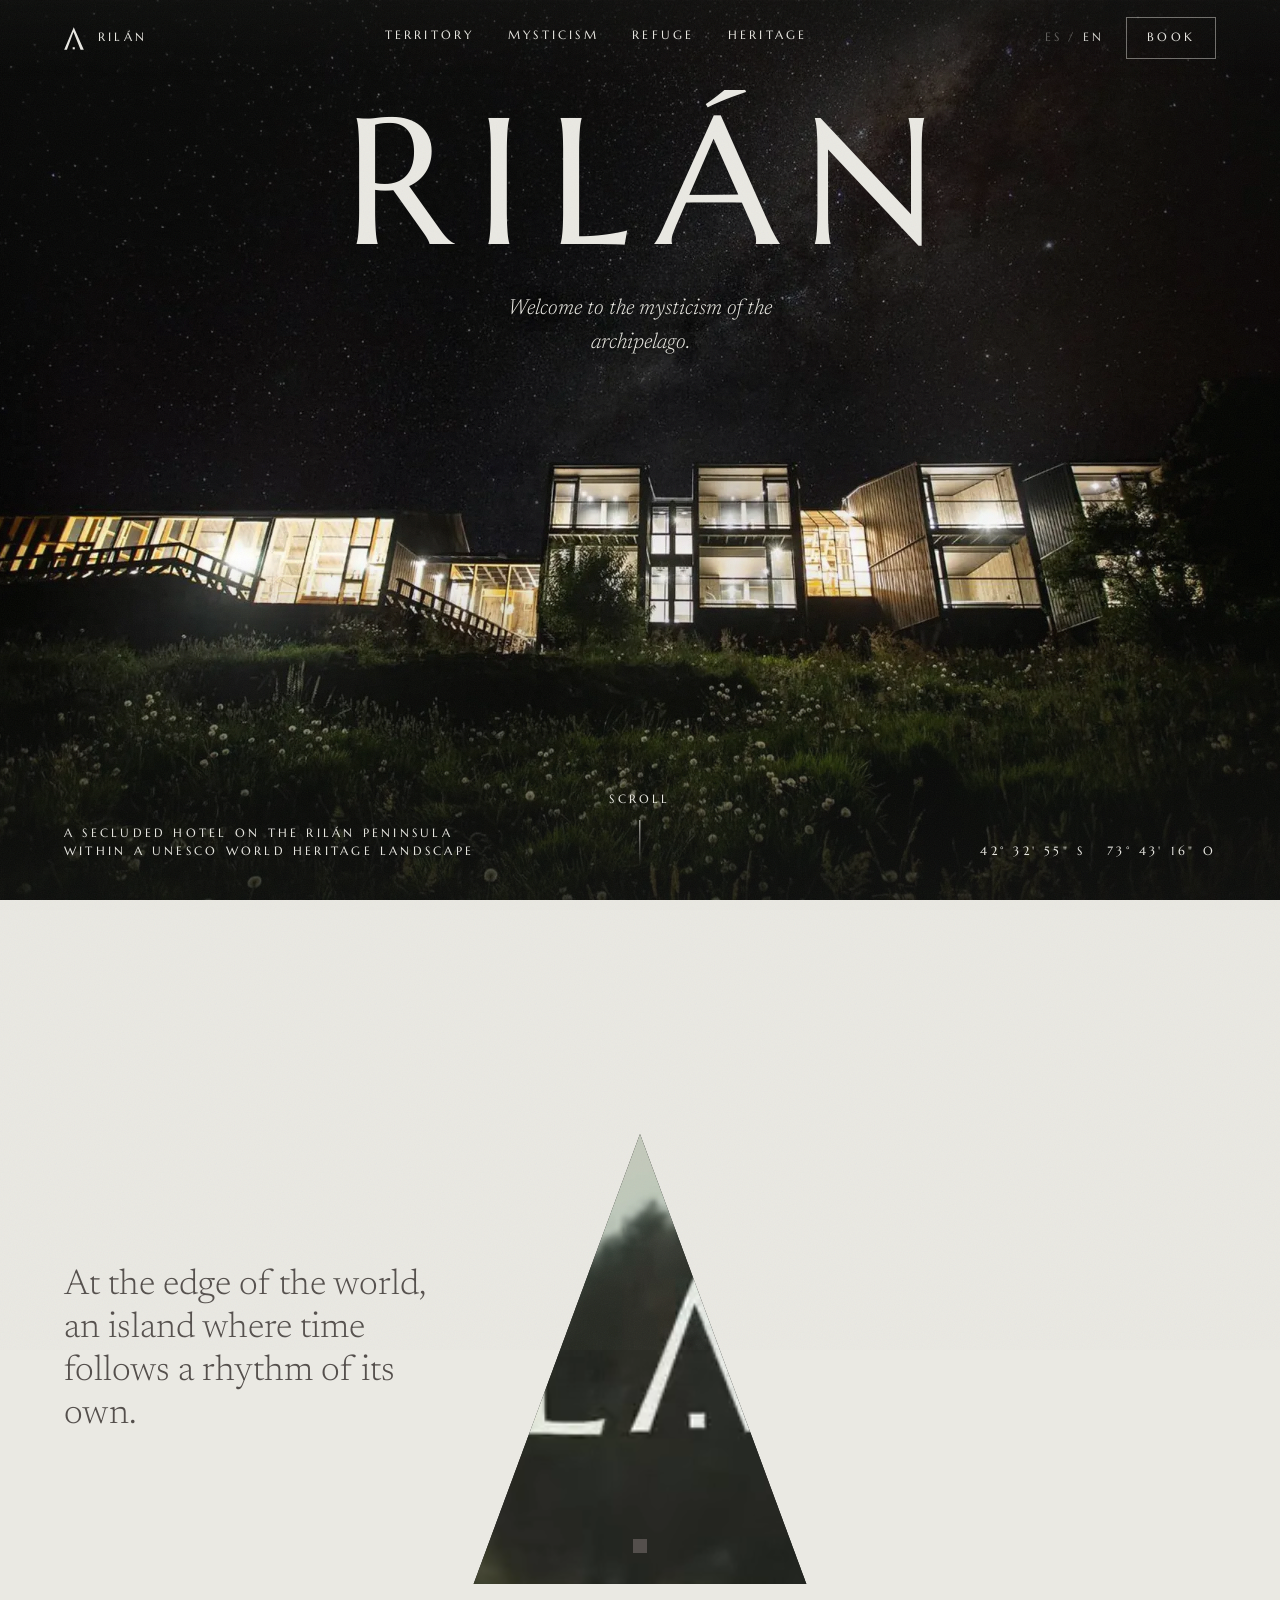
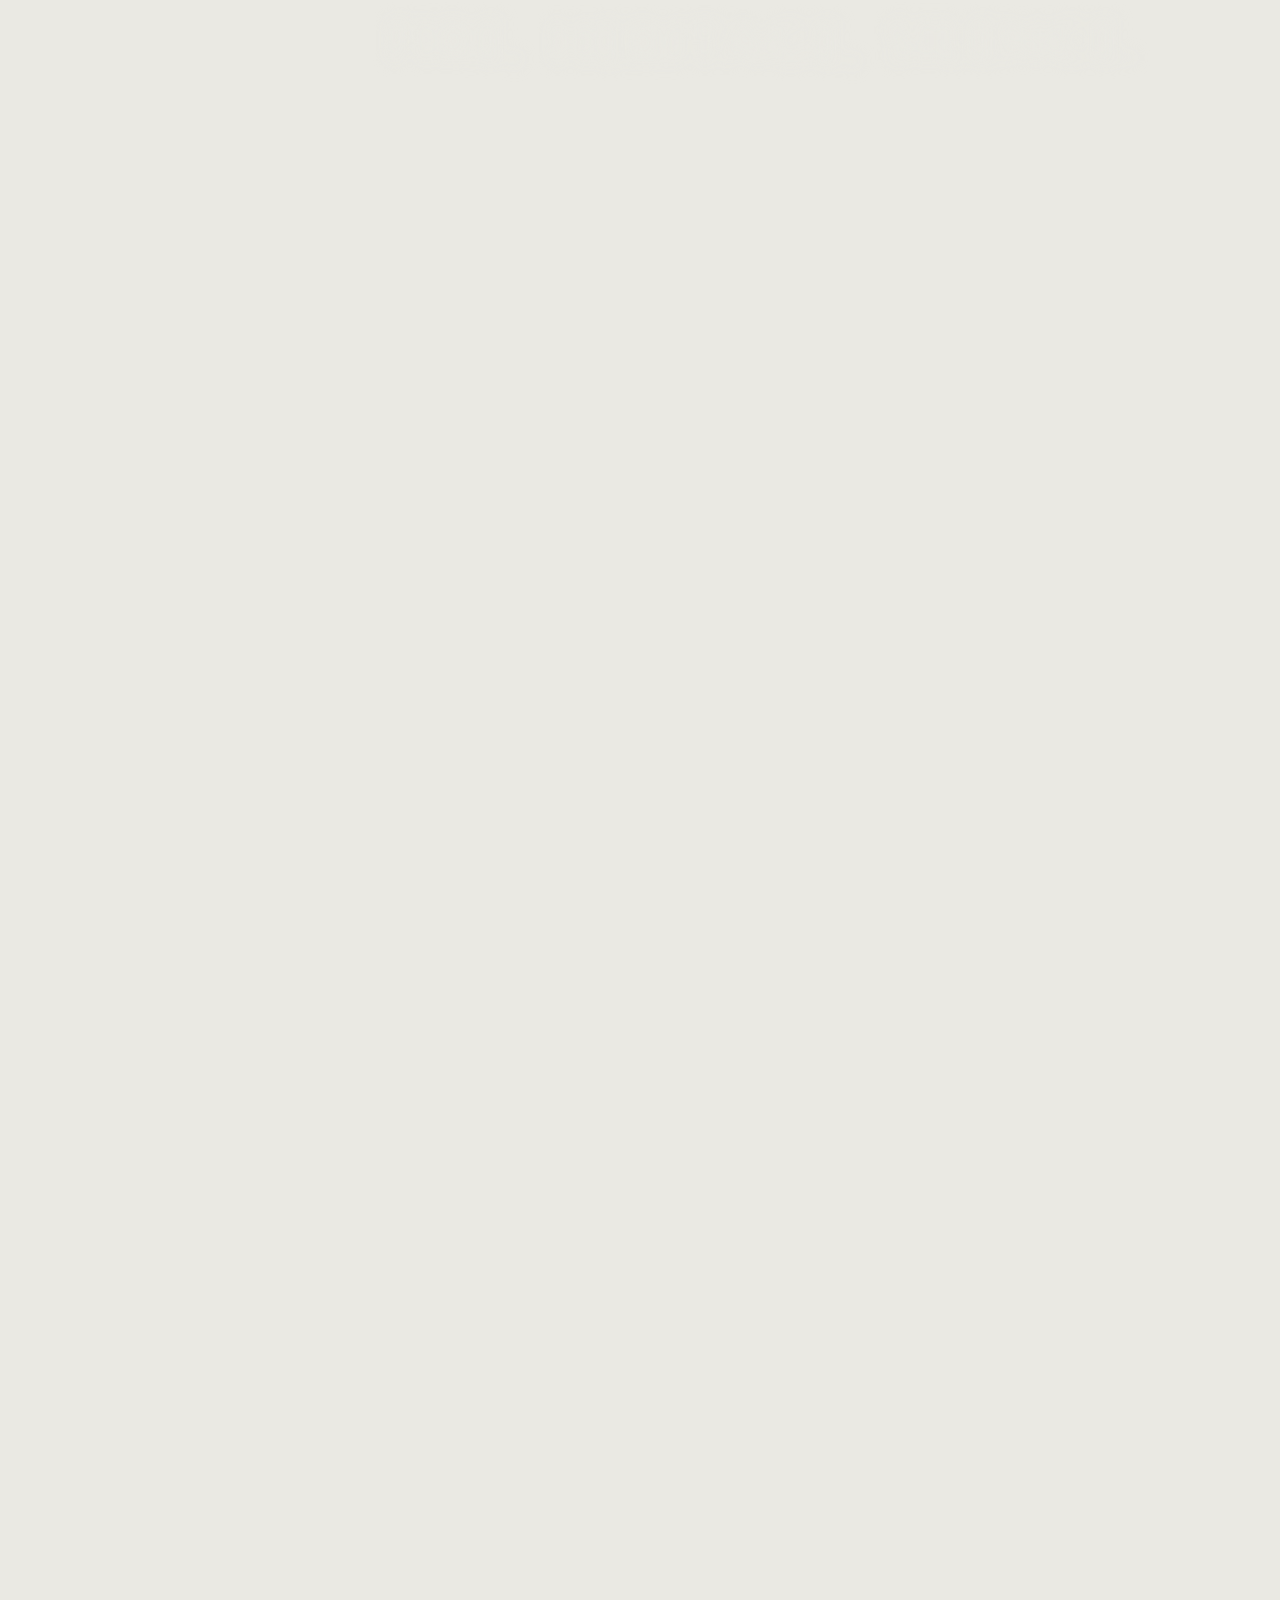
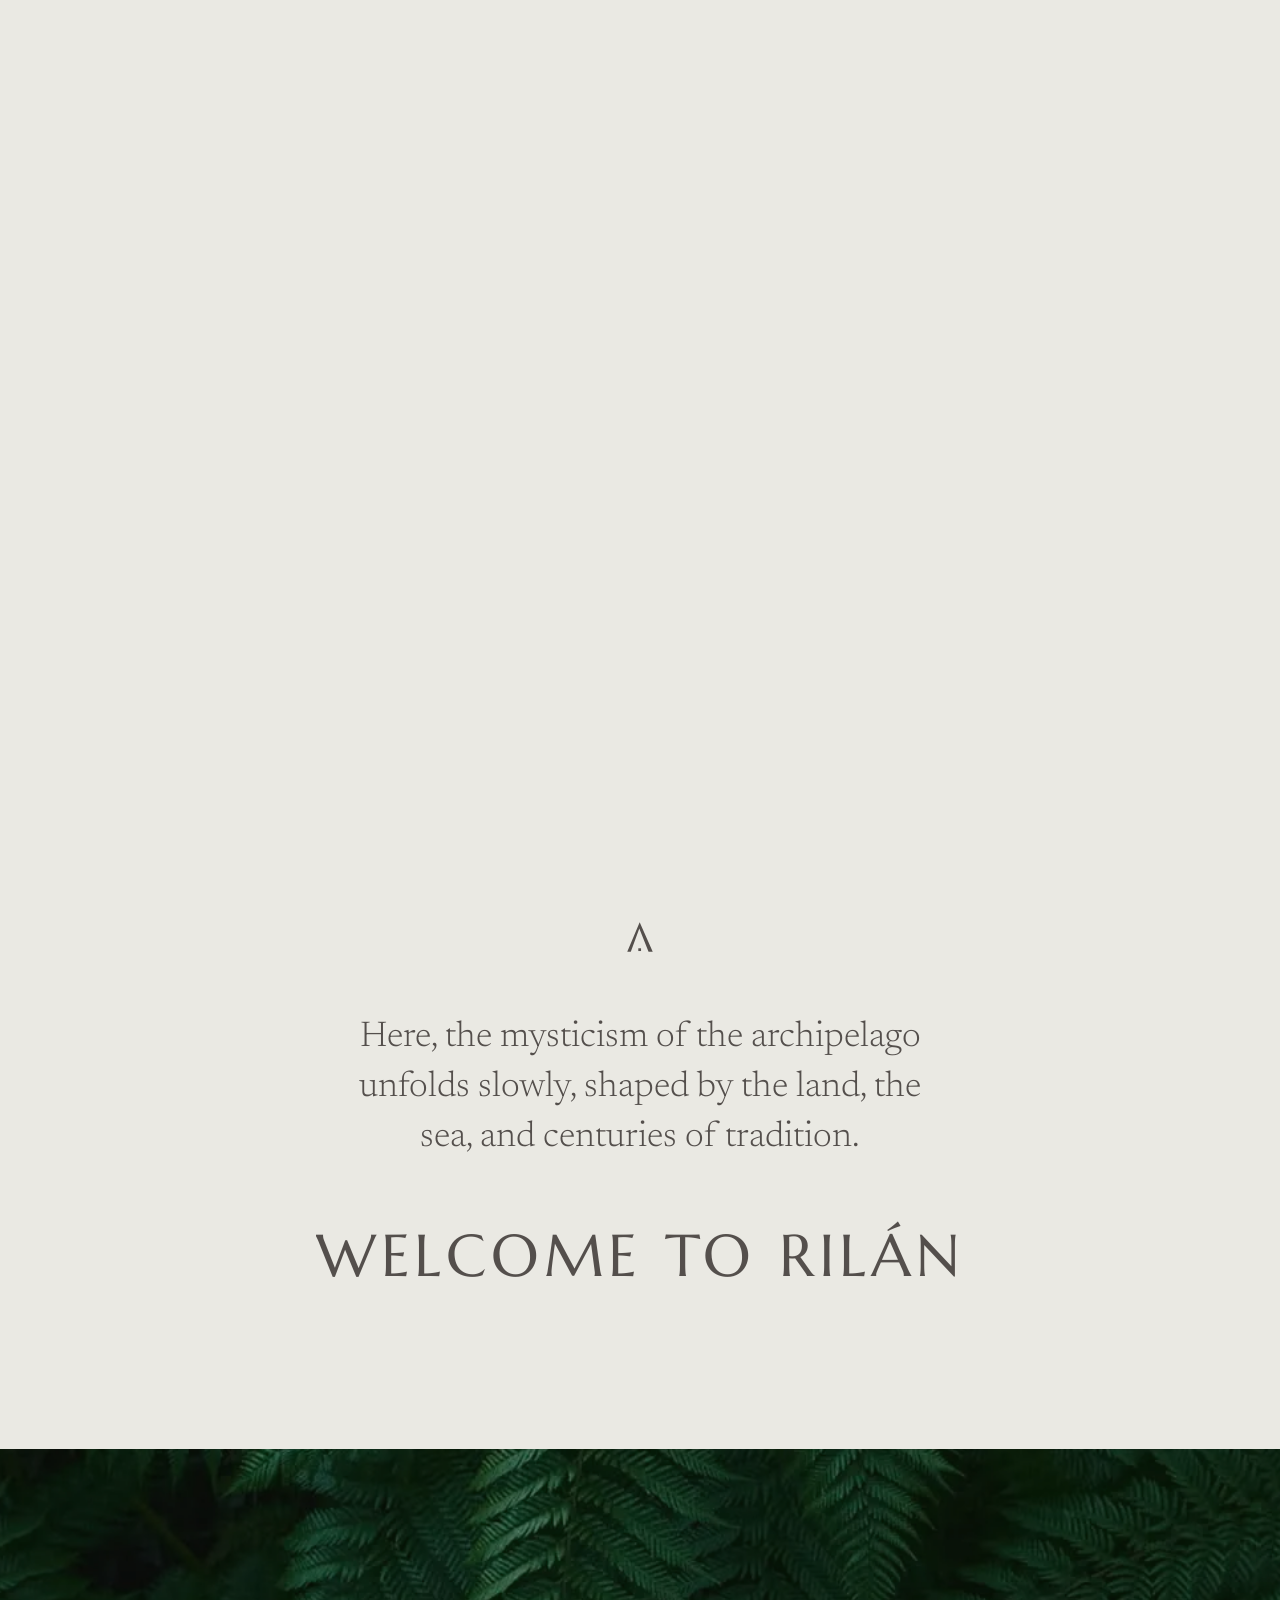
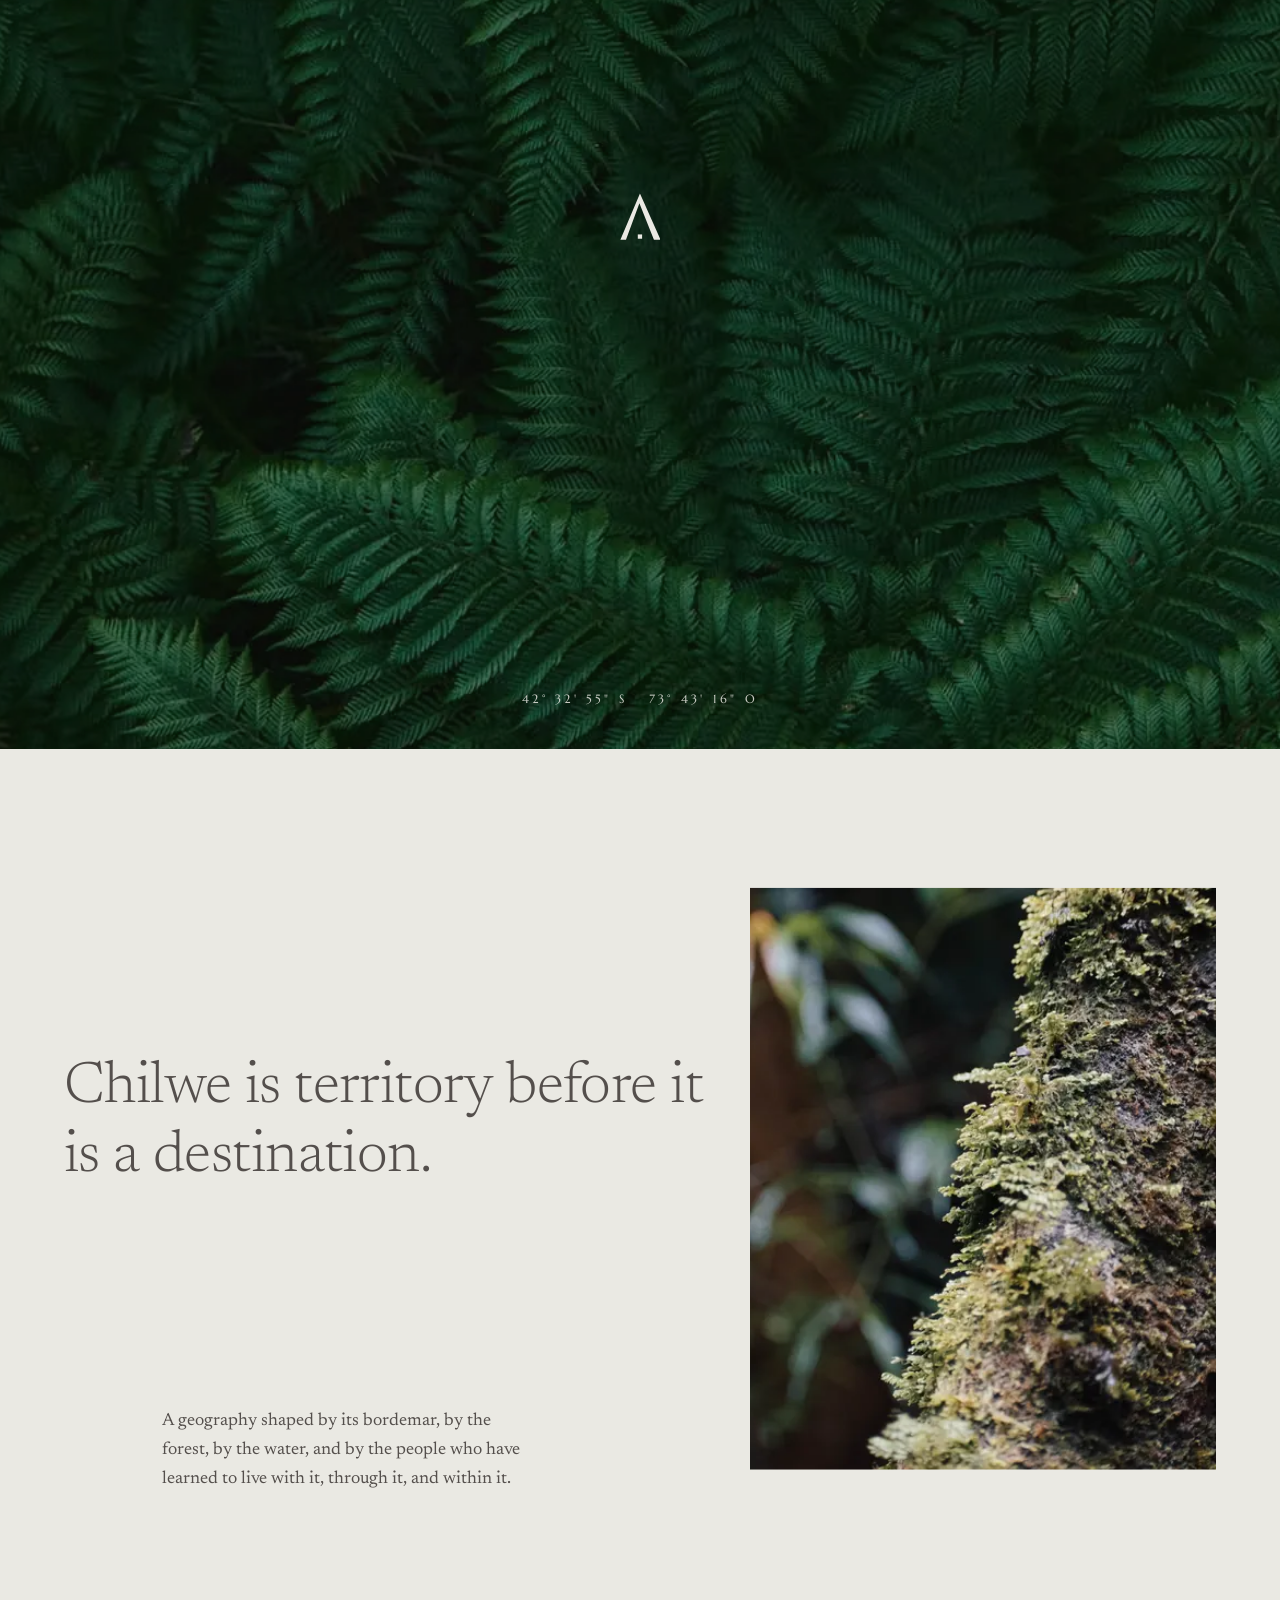
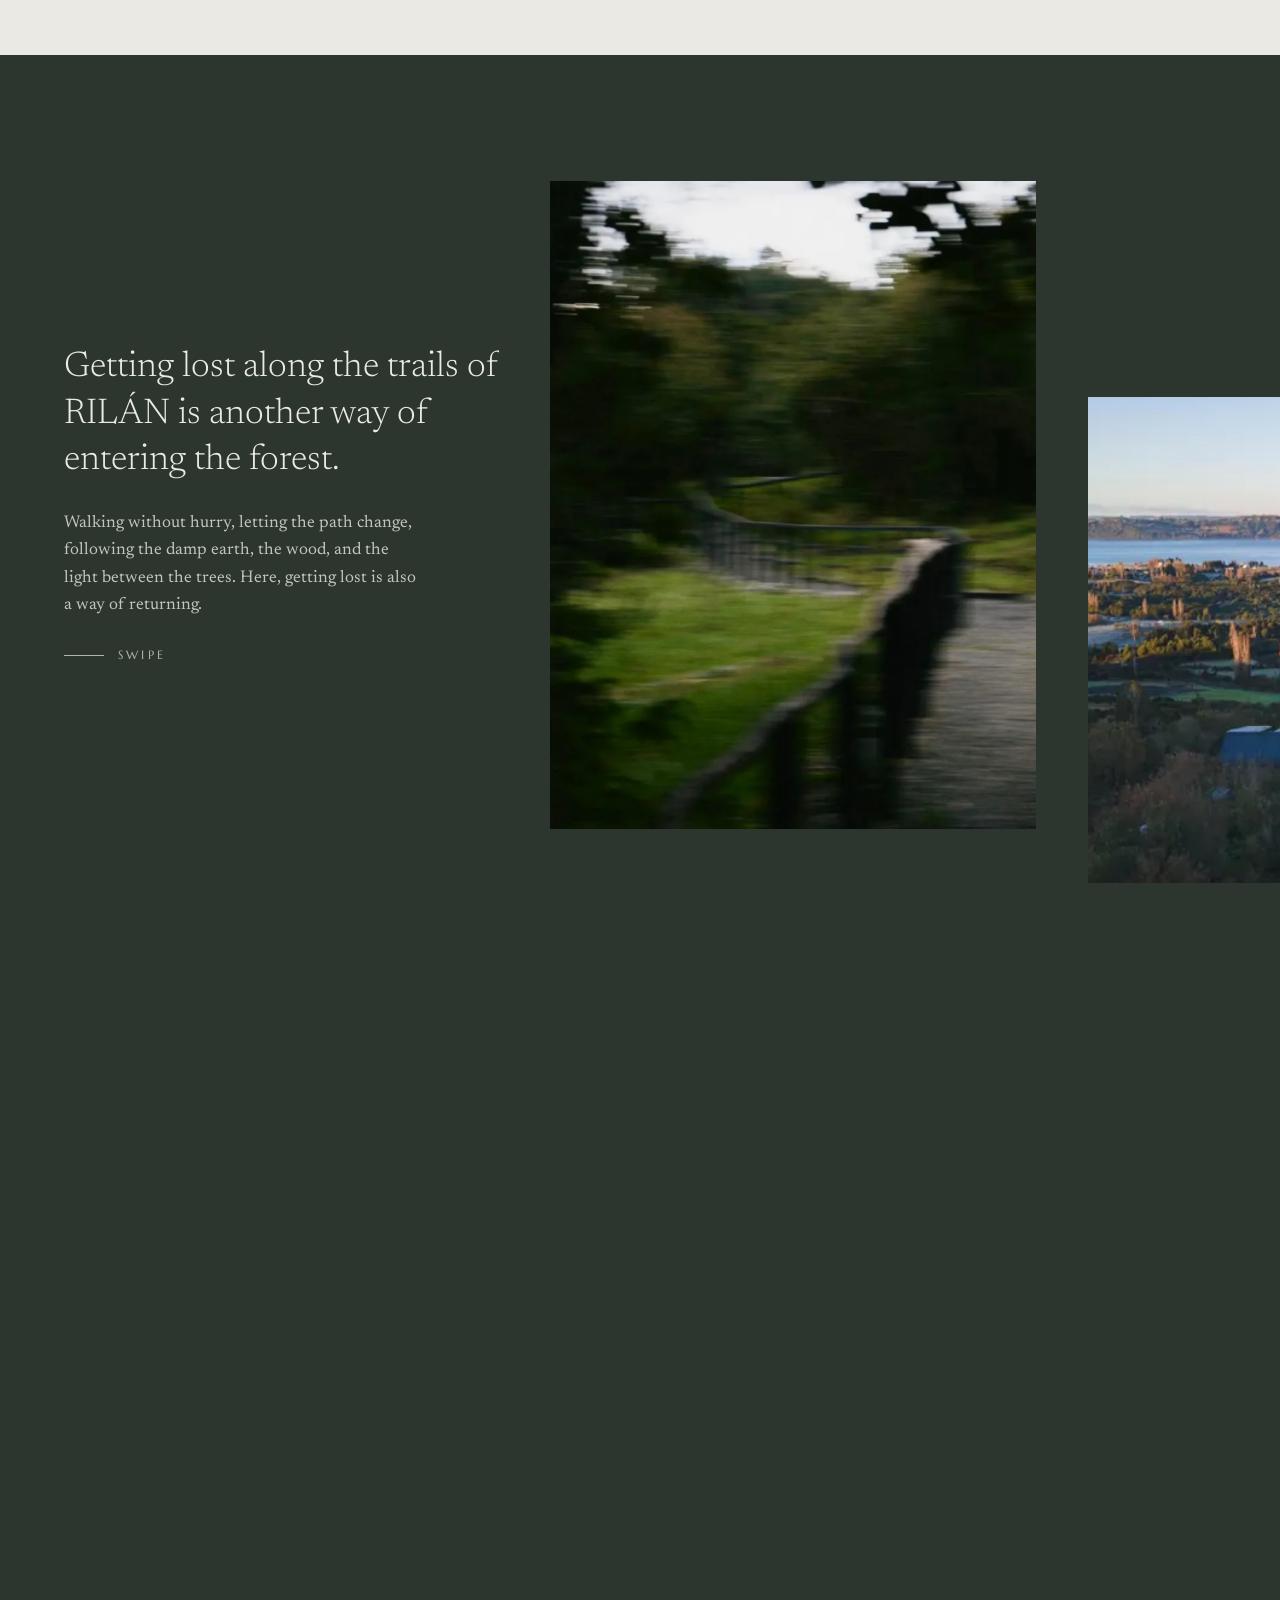
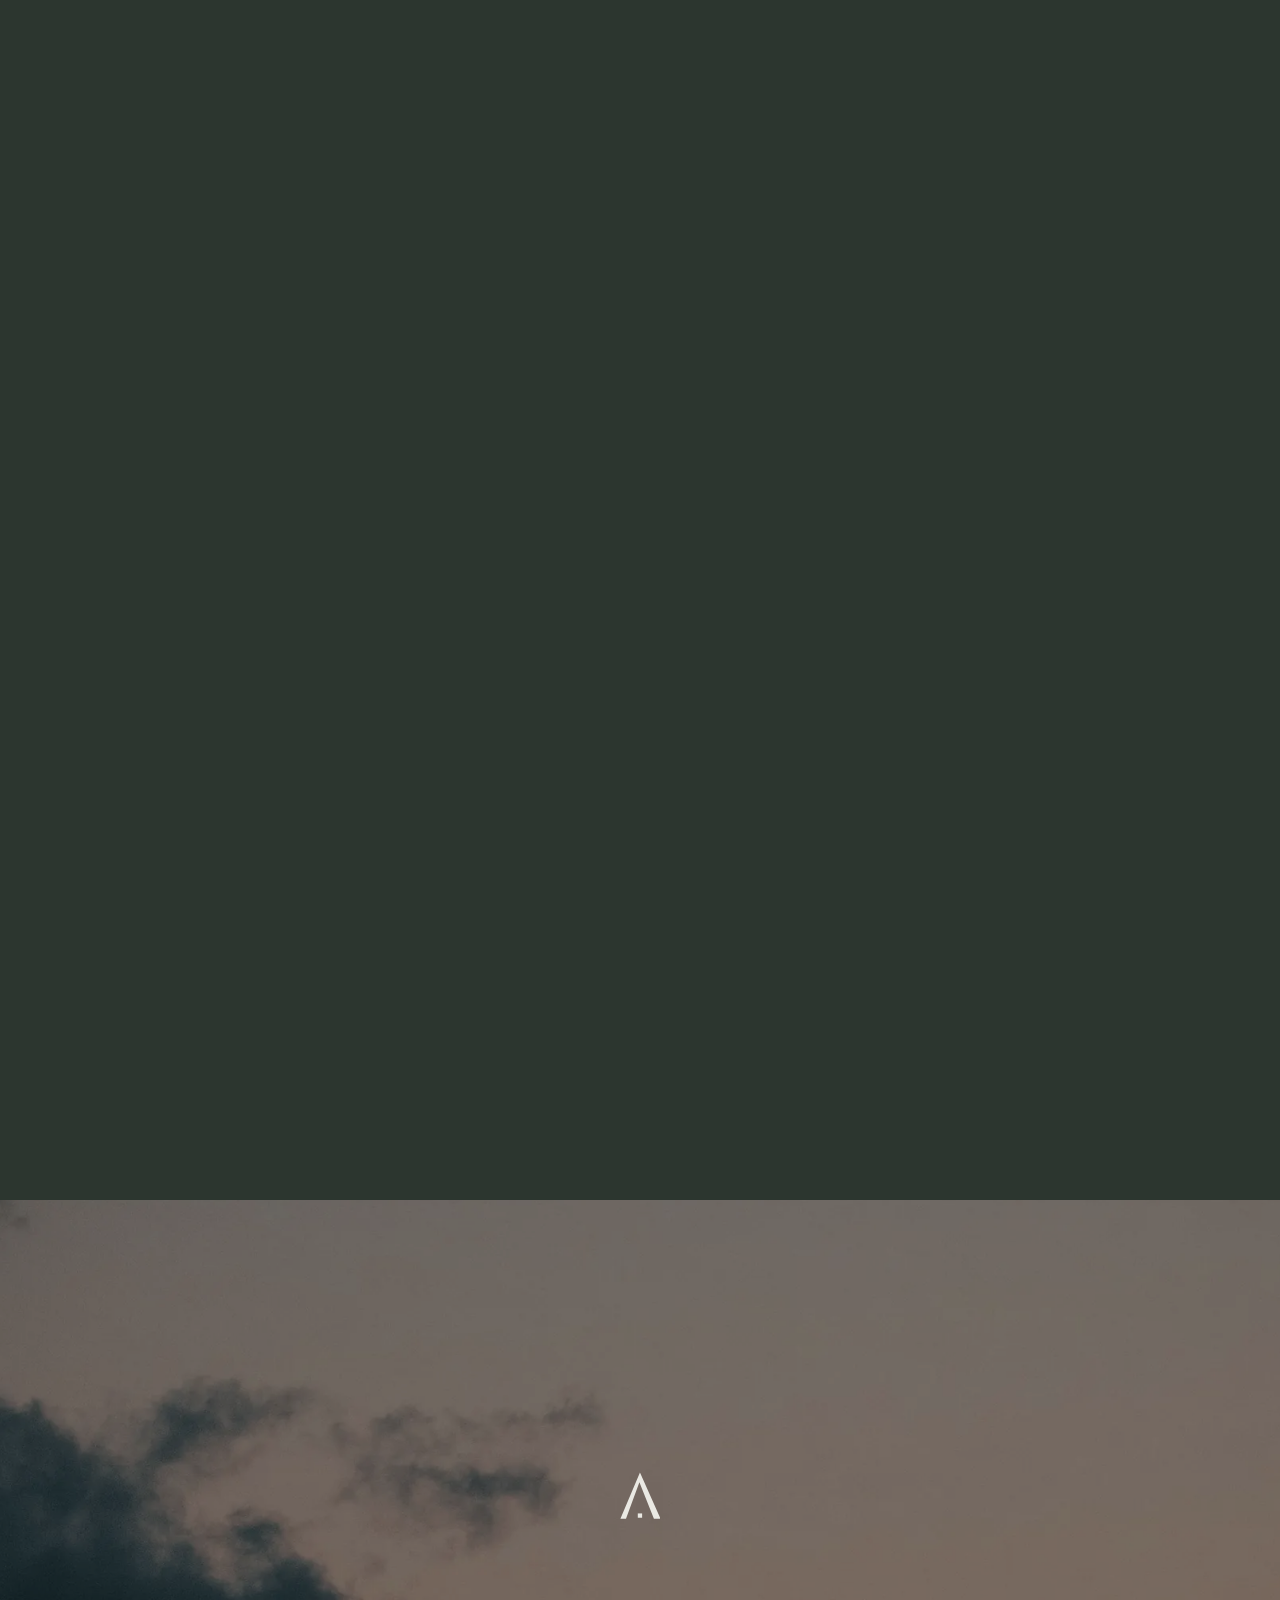
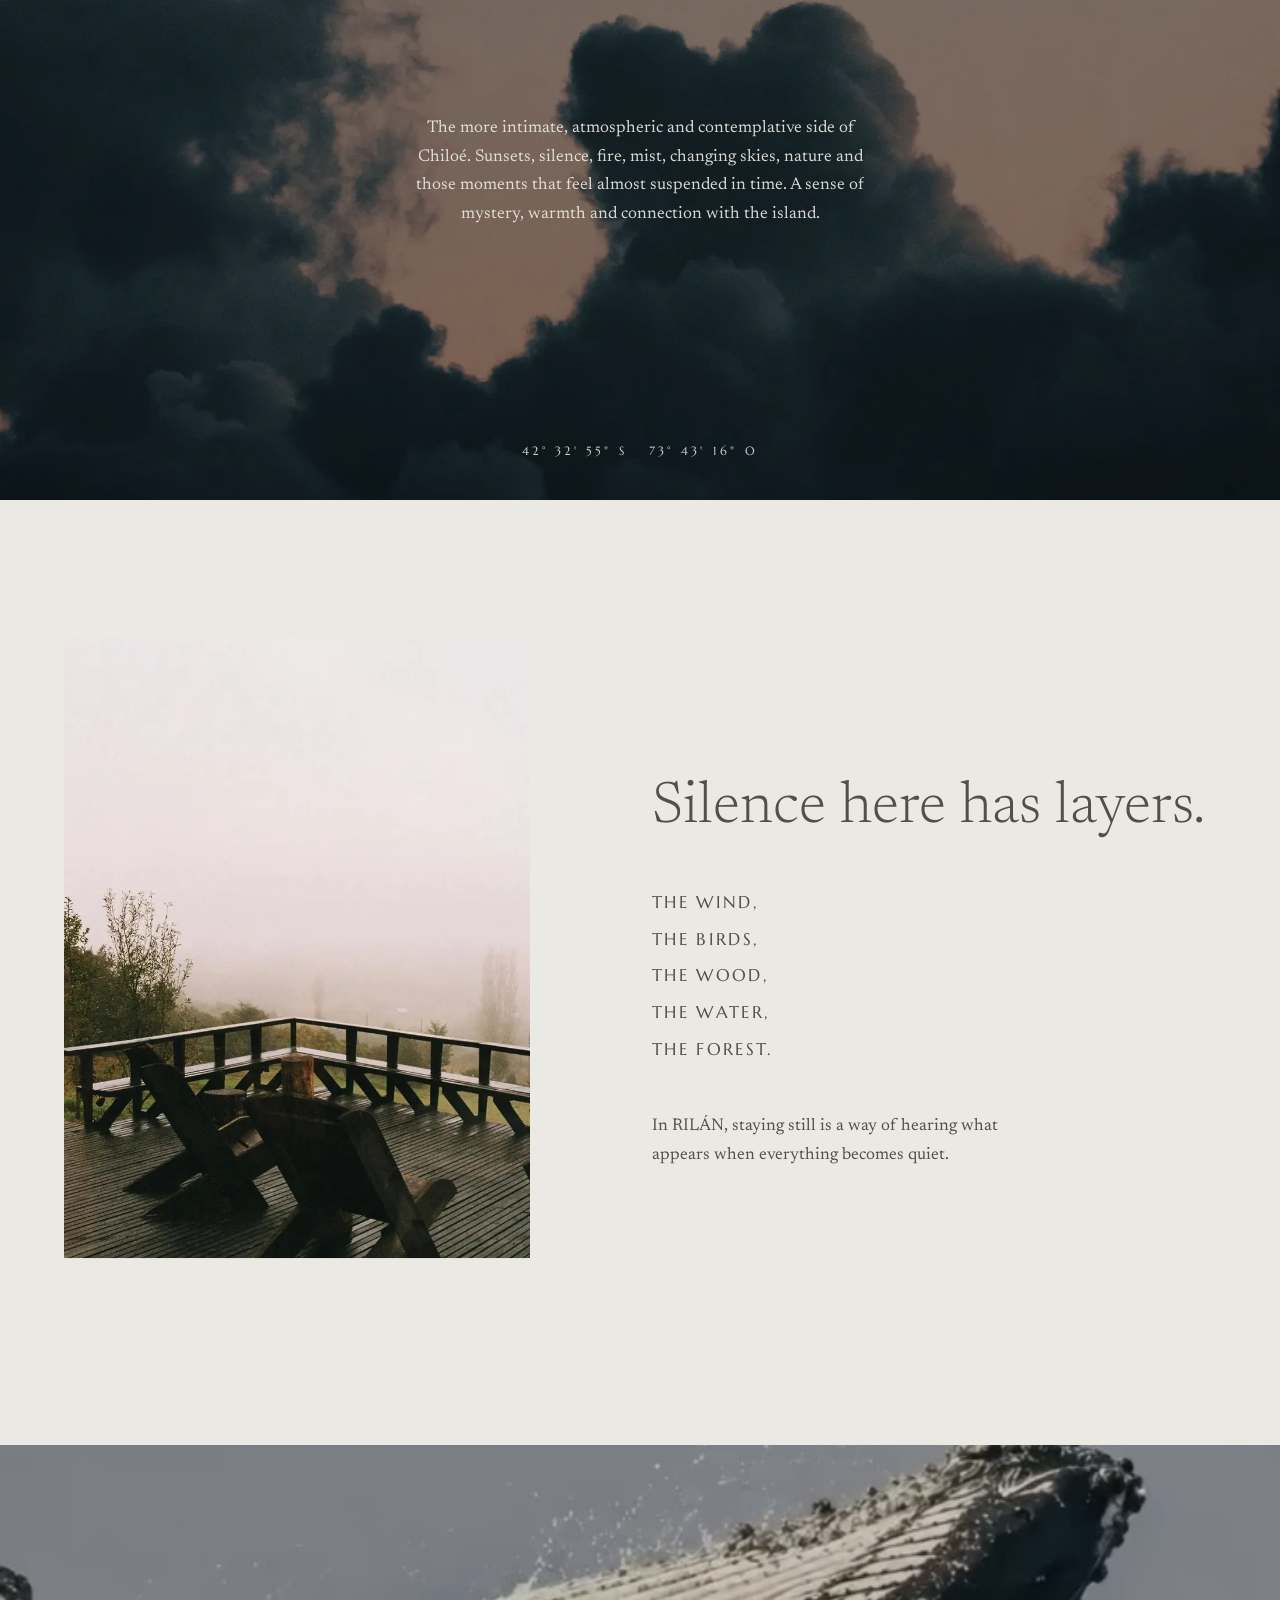
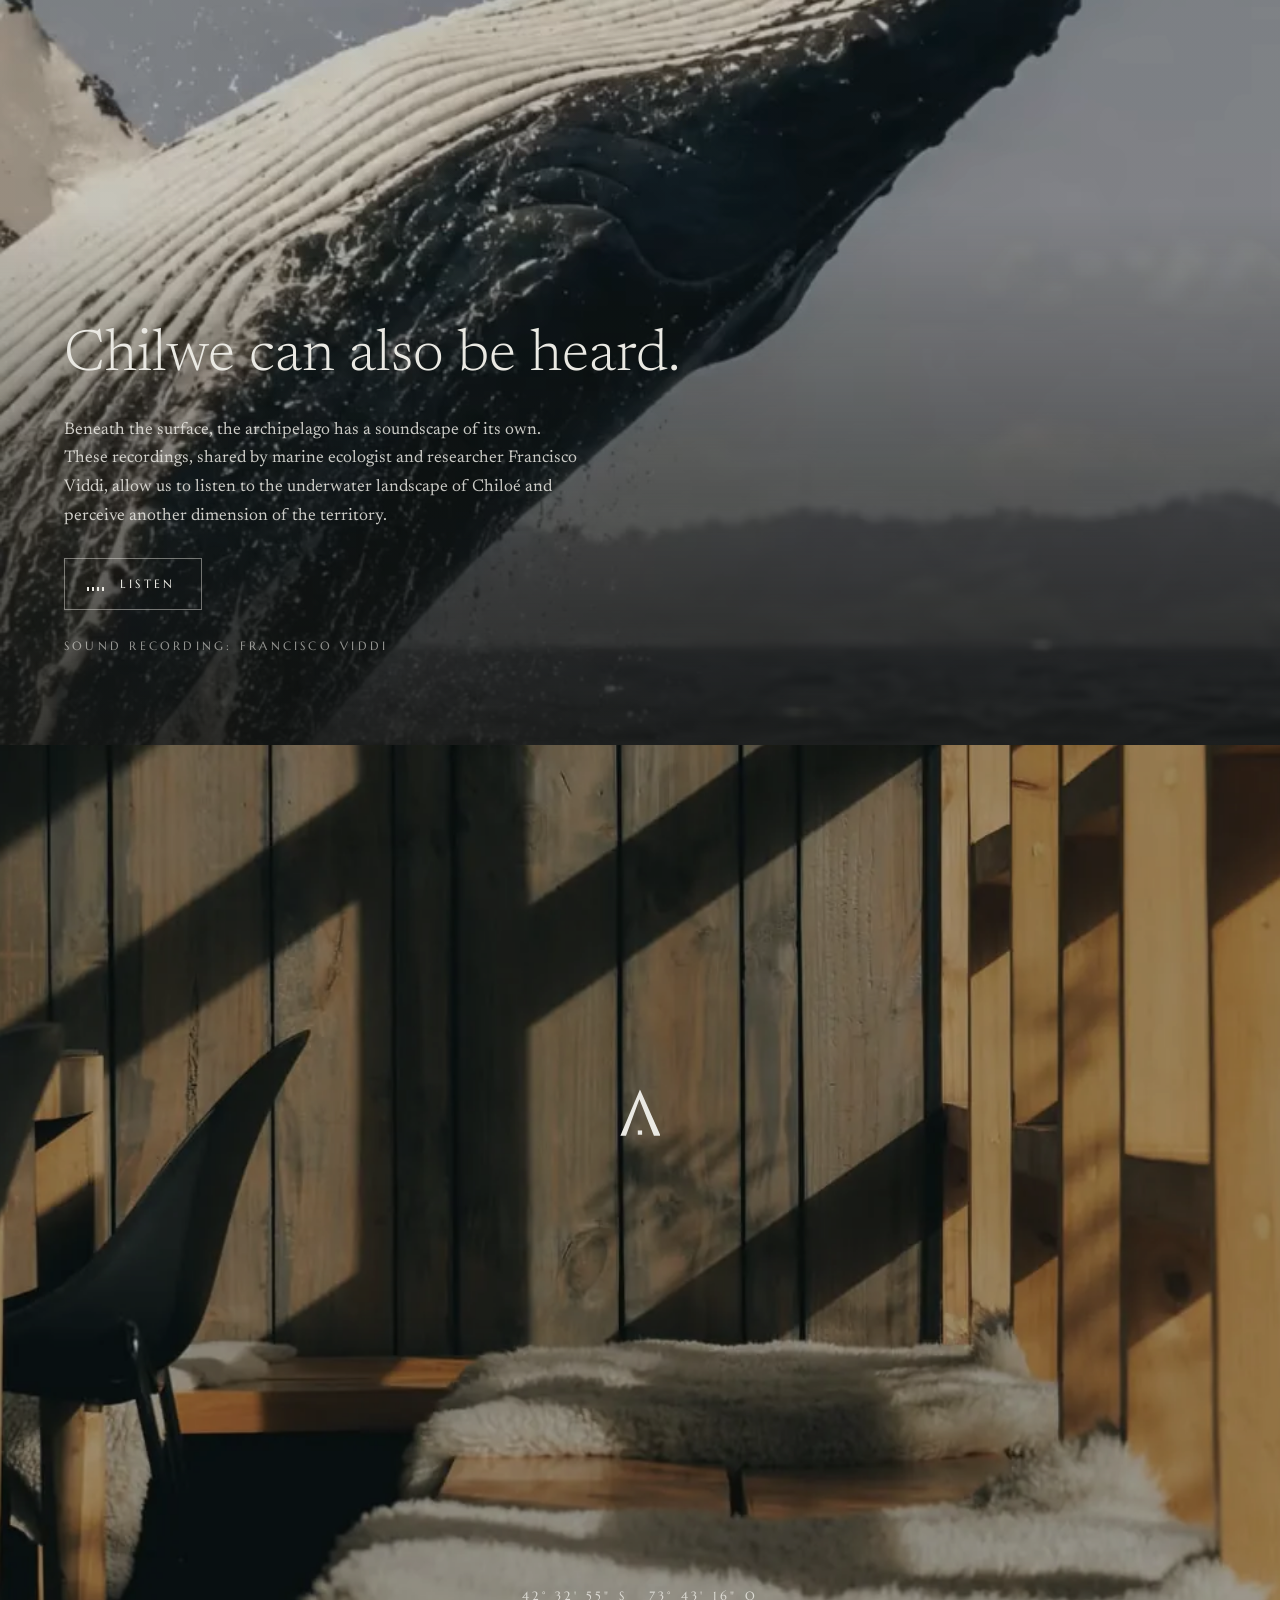
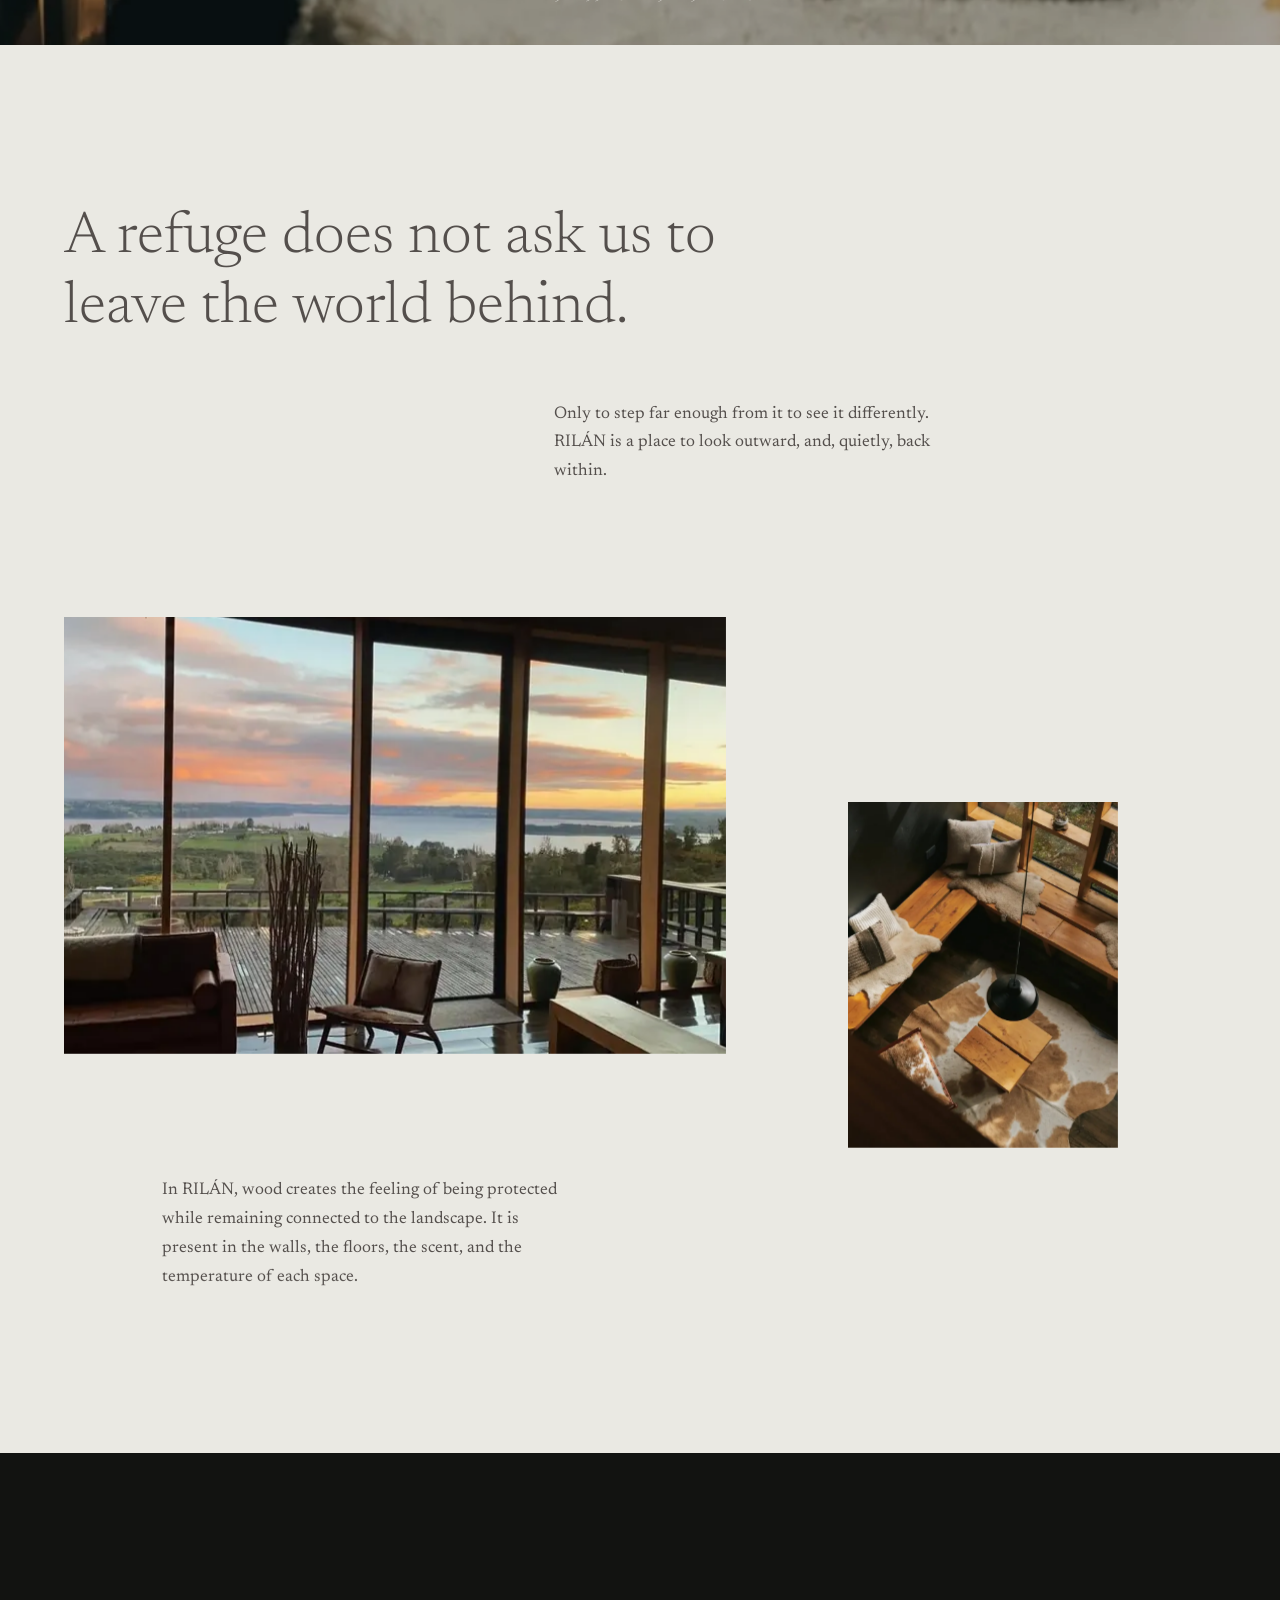
==== commit ef1dc584: "Auditoría: sin saltos de layout (sticky en vez de pin), secciones a 100svh, idiomas separados, alt/a" ====
--- a/index.html
+++ b/index.html
@@ -18,6 +18,7 @@
 <link rel="preload" href="assets/fonts/newsreader-latin-300-italic.woff2" as="font" type="font/woff2" crossorigin>
 <link rel="preload" href="assets/fonts/newsreader-latin-400-normal.woff2" as="font" type="font/woff2" crossorigin>
 <link rel="preload" href="assets/fonts/newsreader-latin-400-italic.woff2" as="font" type="font/woff2" crossorigin>
+<link rel="preload" href="assets/fonts/newsreader-latin-500-normal.woff2" as="font" type="font/woff2" crossorigin>
 <link rel="preload" as="image" type="image/webp" imagesrcset="assets/img/web_rilan_35-s.webp 800w, assets/img/web_rilan_35-l.webp 1800w" imagesizes="100vw">
 <link rel="stylesheet" href="vendor/swiper-bundle.min.css" media="print" onload="this.media='all'">
 <link rel="stylesheet" href="css/main.css">
@@ -52,8 +53,7 @@
   </div>
 </header>
 
-<div class="menu" id="menu" data-menu role="dialog" aria-modal="true" aria-label="Menú" data-aria-en="Menu" hidden>
-  <button class="menu__close t-label" type="button" data-menu-close><span data-l="es">Cerrar</span><span data-l="en">Close</span></button>
+<div class="menu" id="menu" data-menu hidden>
   <div class="menu__media" aria-hidden="true">
     <img class="is-on" src="assets/img/ig_2026-09-23_DdoqxbhxKbG-l.webp" srcset="assets/img/ig_2026-09-23_DdoqxbhxKbG-s.webp 800w, assets/img/ig_2026-09-23_DdoqxbhxKbG-l.webp 1800w" sizes="50vw" width="1080" height="1439" alt="" loading="lazy" decoding="async" style="background-image:url([data-uri])" data-menu-img="territory">
     <img class="" src="assets/img/ig_2026-09-02_DczRbckRl74-l.webp" srcset="assets/img/ig_2026-09-02_DczRbckRl74-s.webp 800w, assets/img/ig_2026-09-02_DczRbckRl74-l.webp 1800w" sizes="50vw" width="3073" height="4096" alt="" loading="lazy" decoding="async" style="background-image:url([data-uri])" data-menu-img="mysticism">
@@ -71,6 +71,7 @@
     <a href="#llegar" data-menu-key="llegar"><span class="menu__w"><span data-l="es">Cómo llegar</span><span data-l="en">Getting here</span></span></a>
   </nav>
   <p class="menu__coords t-label">42° 32' 55" S&nbsp;&nbsp;&nbsp;73° 43' 16" O</p>
+  <button class="menu__close t-label" type="button" data-menu-close><span data-l="es">Cerrar</span><span data-l="en">Close</span></button>
 </div>
 
 <div class="progress" aria-hidden="true"><i data-progress></i></div>
@@ -219,7 +220,7 @@
 </section>
 
 <section class="listen" data-theme="dark" aria-labelledby="t-listen">
-  <video class="listen__video" data-listen-video muted playsinline loop preload="none" data-poster="assets/video/chilwe-poster.jpg" aria-label="Ballena jorobada saltando en el mar interior de Chiloé" data-aria-en="Humpback whale breaching in the inland sea of Chiloé">
+  <video class="listen__video" data-listen-video muted playsinline loop preload="none" poster="assets/video/chilwe-poster.jpg" aria-label="Ballena jorobada saltando en el mar interior de Chiloé" data-aria-en="Humpback whale breaching in the inland sea of Chiloé">
     <source src="assets/video/chilwe-se-escucha.webm" type="video/webm">
     <source src="assets/video/chilwe-se-escucha.mp4" type="video/mp4">
   </video>
@@ -296,7 +297,7 @@
       <figure class="swiper-slide room"><div class="frame"><img class="" src="assets/img/web_rilan_12-l.webp" srcset="assets/img/web_rilan_12-s.webp 800w, assets/img/web_rilan_12-l.webp 1800w" sizes="(min-width: 900px) 56vw, 86vw" width="3000" height="2000" alt="Habitación con dos camas individuales" loading="lazy" decoding="async" style="background-image:url([data-uri])"  data-alt-en="Room with two single beds"></div></figure>
     </div>
     <div class="rooms__ui">
-      <p class="count t-label" aria-hidden="true"><span data-count-cur>01</span> / <span data-count-tot>09</span></p>
+      <p class="count t-label" aria-live="polite"><span data-count-cur>01</span> / <span data-count-tot>09</span></p>
       <div class="rooms__bar"><i data-rooms-bar></i></div>
       <div class="arrows">
         <button class="arrow" type="button" data-rooms-prev aria-label="Anterior" data-aria-en="Previous"><svg viewBox="0 0 24 24" aria-hidden="true"><path d="M15 5l-7 7 7 7"/></svg></button>
@@ -337,7 +338,7 @@
     </p>
     <p class="note t-label"><span data-l="es">Solo cena · Se coordina cada día hasta las 15:30 h</span><span data-l="en">Dinner only · Arranged daily until 3:30 pm</span></p>
   </div>
-  <div class="mass" data-mass role="group" aria-label="Platos de Rucalaf" data-aria-en="Dishes by Rucalaf">
+  <div class="mass" data-mass aria-label="Platos de Rucalaf" data-aria-en="Dishes by Rucalaf">
     <div class="mass__col" data-speed="-14">
       <figure><div class="frame"><img class="" src="assets/img/ig_2026-09-10_DdHRZK0RRZJ-l.webp" srcset="assets/img/ig_2026-09-10_DdHRZK0RRZJ-s.webp 800w, assets/img/ig_2026-09-10_DdHRZK0RRZJ-l.webp 1800w" sizes="(min-width: 900px) 18vw, 45vw" width="1080" height="1440" alt="Plato de mariscos en caldo verde, servido en cerámica" loading="lazy" decoding="async" style="background-image:url([data-uri])"  data-alt-en="Seafood in a green broth, served in a ceramic bowl"></div></figure>
       <figure><div class="frame"><img class="" src="assets/img/web_rilan_32-l.webp" srcset="assets/img/web_rilan_32-s.webp 800w, assets/img/web_rilan_32-l.webp 1800w" sizes="(min-width: 900px) 18vw, 45vw" width="1066" height="1600" alt="Ostras frescas sobre hielo con limón" loading="lazy" decoding="async" style="background-image:url([data-uri])"  data-alt-en="Fresh oysters on ice with lemon"></div></figure>
@@ -466,7 +467,7 @@
       <blockquote class="swiper-slide review"><p>“El refugio perfecto en Chiloé! Exquisita comida, hermosa decoración e infraestructura ideal para descansar y desconectarse.”</p><footer class="t-label">África · Chile</footer></blockquote>
     </div>
     <div class="hosts__ui">
-      <p class="count t-label" aria-hidden="true"><span data-count-cur>01</span> / <span data-count-tot>05</span></p>
+      <p class="count t-label" aria-live="polite"><span data-count-cur>01</span> / <span data-count-tot>05</span></p>
       <div class="arrows">
         <button class="arrow" type="button" data-reviews-prev aria-label="Anterior"><svg viewBox="0 0 24 24" aria-hidden="true"><path d="M15 5l-7 7 7 7"/></svg></button>
         <button class="arrow" type="button" data-reviews-next aria-label="Siguiente"><svg viewBox="0 0 24 24" aria-hidden="true"><path d="M9 5l7 7-7 7"/></svg></button>
@@ -482,7 +483,7 @@
       <blockquote class="swiper-slide review"><p>“The most perfect, restful retreat in Chiloe.”</p><footer class="t-label">Gary · United States</footer></blockquote>
     </div>
     <div class="hosts__ui">
-      <p class="count t-label" aria-hidden="true"><span data-count-cur>01</span> / <span data-count-tot>05</span></p>
+      <p class="count t-label" aria-live="polite"><span data-count-cur>01</span> / <span data-count-tot>05</span></p>
       <div class="arrows">
         <button class="arrow" type="button" data-reviews-prev aria-label="Previous"><svg viewBox="0 0 24 24" aria-hidden="true"><path d="M15 5l-7 7 7 7"/></svg></button>
         <button class="arrow" type="button" data-reviews-next aria-label="Next"><svg viewBox="0 0 24 24" aria-hidden="true"><path d="M9 5l7 7-7 7"/></svg></button>
--- a/css/main.css
+++ b/css/main.css
@@ -122,7 +122,7 @@
 .nav.on-light .btn--ghost:hover { color: var(--niebla); border-color: var(--piedra); }
 .lang { display: flex; gap: 6px; opacity: .9; }
 .lang span { transition: opacity .3s; }
-html[data-lang="es"] .lang__en, html[data-lang="en"] .lang__es { opacity: .62; }
+html[data-lang="es"] .lang__en, html[data-lang="en"] .lang__es { opacity: .4; }
 .lang__sep { opacity: .4; }
 .burger { display: none; width: 34px; height: 34px; position: relative; }
 .burger i { position: absolute; left: 6px; right: 6px; height: 1px; background: currentColor; transition: transform .4s var(--ease-out); }
@@ -288,13 +288,13 @@
 .fire__b { font-size: var(--fs-lead); font-weight: 300; font-style: italic; max-width: 38ch; line-height: 1.45; }
 
 /* ---------- cocina ---------- */
-.kitchen { background: var(--noche); padding: var(--sec) var(--gut); display: grid; grid-template-columns: repeat(12, 1fr); gap: 24px; align-items: start; overflow: clip; }
+.kitchen { background: var(--noche); padding: var(--sec) var(--gut); display: grid; grid-template-columns: repeat(12, 1fr); gap: 24px; align-items: start; overflow: hidden; }
 .kitchen__text { grid-column: 1 / span 5; position: sticky; top: 18vh; display: grid; gap: 30px; }
 .kitchen__title { font-size: var(--fs-h1); }
 .kitchen__lead { font-size: var(--fs-lead); font-weight: 300; line-height: 1.4; max-width: 30ch; }
 .kitchen__body { max-width: 40ch; color: color-mix(in srgb, var(--niebla) 78%, transparent); }
 .note { color: var(--fuego); font-size: .78rem; }
-.mass { grid-column: 7 / span 6; display: grid; grid-template-columns: repeat(3, minmax(0, 1fr)); gap: 16px; min-width: 0; }
+.mass { grid-column: 7 / span 6; display: grid; grid-template-columns: repeat(3, 1fr); gap: 16px; }
 .mass__col { display: grid; gap: 16px; }
 .mass__col:nth-child(2) { margin-top: 18vh; }
 .mass__col:nth-child(3) { margin-top: 8vh; }
@@ -419,16 +419,6 @@
   .js [data-clip]:not(.is-in) img { transform: scale(1.18); }
 }
 
-/* sin animación (movimiento reducido o GSAP no disponible): todo visible y navegable */
-.no-motion .portal { height: auto; }
-.no-motion .portal__stage { position: relative; }
-.no-motion .portal__words b { opacity: 1; transform: none; filter: none; }
-.no-motion .portal__dot, .no-motion .portal__intro { display: none; }
-.no-motion .hscroll { height: auto !important; }
-.no-motion .hscroll__sticky { position: static; height: auto; overflow: visible; }
-.no-motion .hscroll__track { width: auto; overflow-x: auto; scroll-snap-type: x mandatory; padding-top: var(--sec); padding-bottom: var(--sec); height: auto; }
-.no-motion .hs, .no-motion .hs-quote { scroll-snap-align: center; }
-
 /* =========================================================
    RESPONSIVE
    ========================================================= */
@@ -476,7 +466,7 @@
   .room--p { width: 64vw !important; }
 
   .kitchen__text { position: relative; top: 0; margin-bottom: 60px; }
-  .mass { grid-template-columns: repeat(2, minmax(0, 1fr)); }
+  .mass { grid-template-columns: 1fr 1fr; }
   .mass__col:nth-child(3) { display: none; }
   .cocktail__fig2 { width: 46%; justify-self: end; margin-top: 8px; }
 
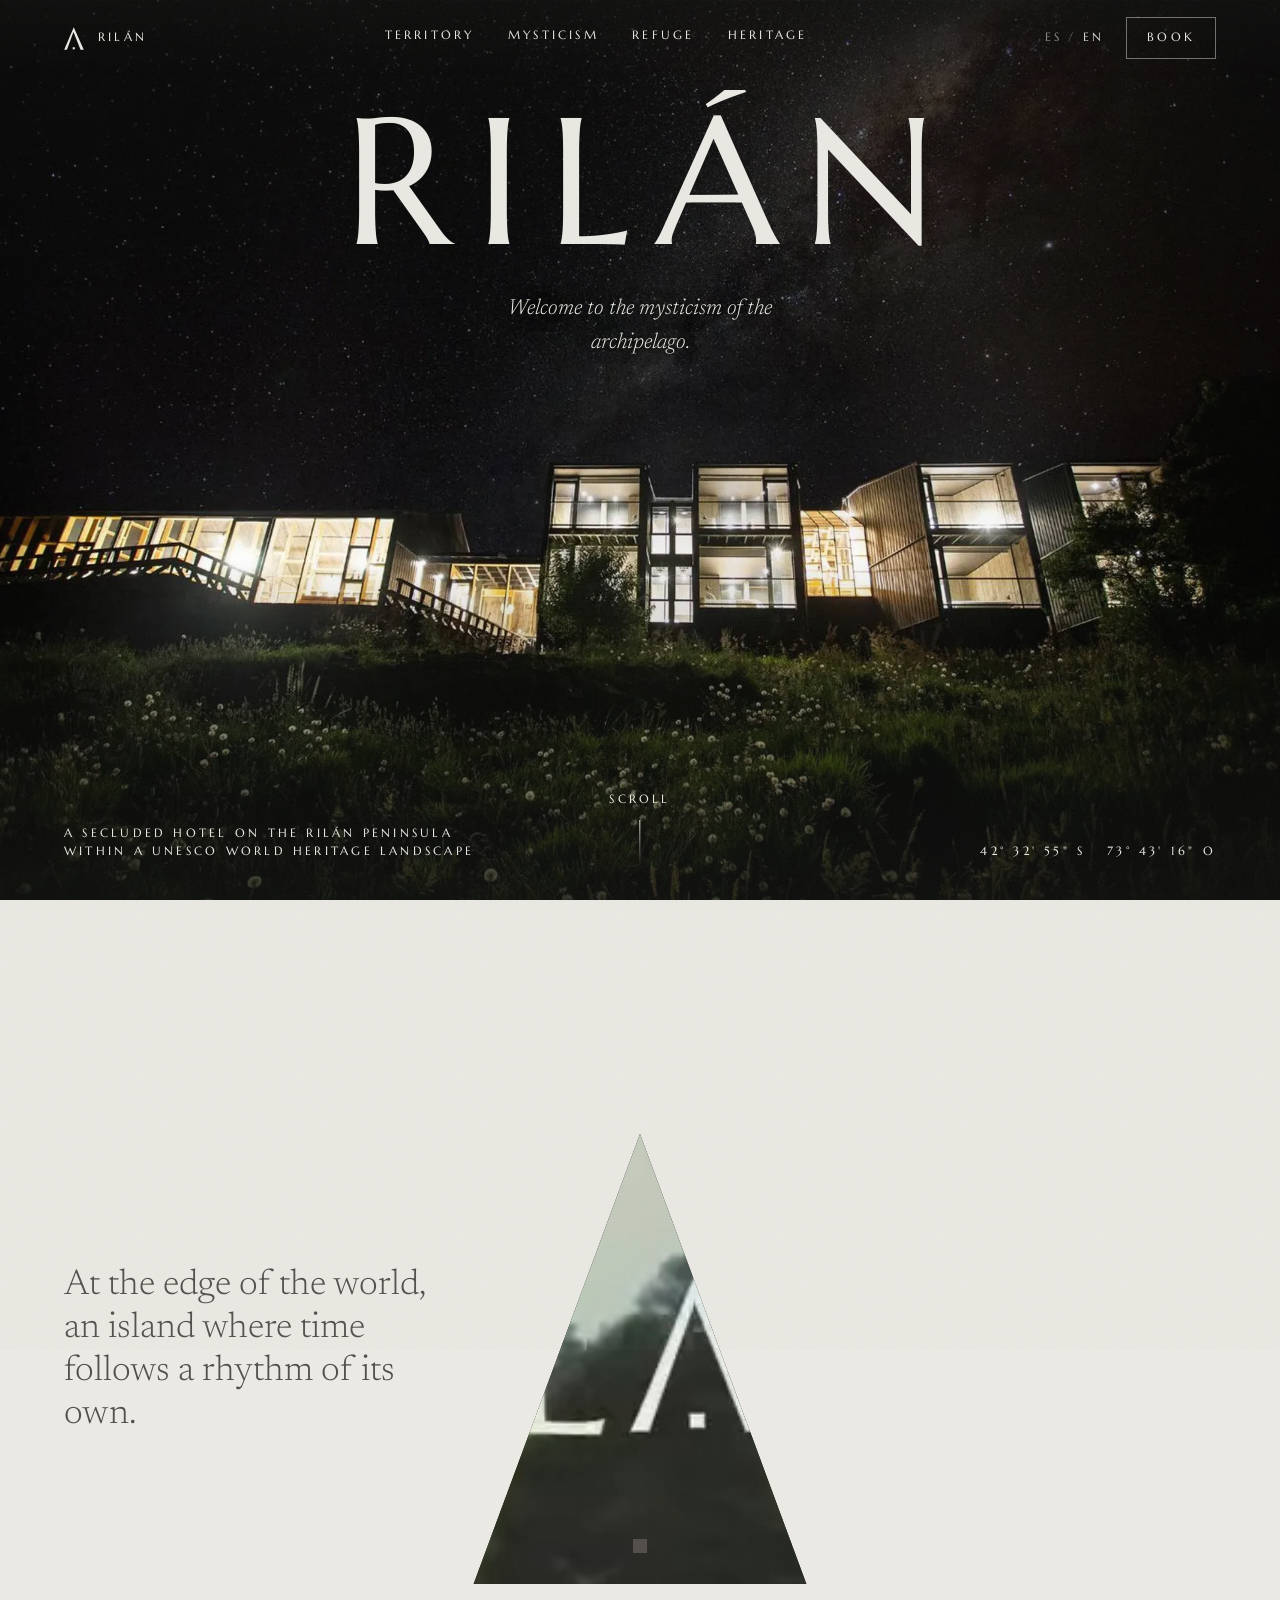
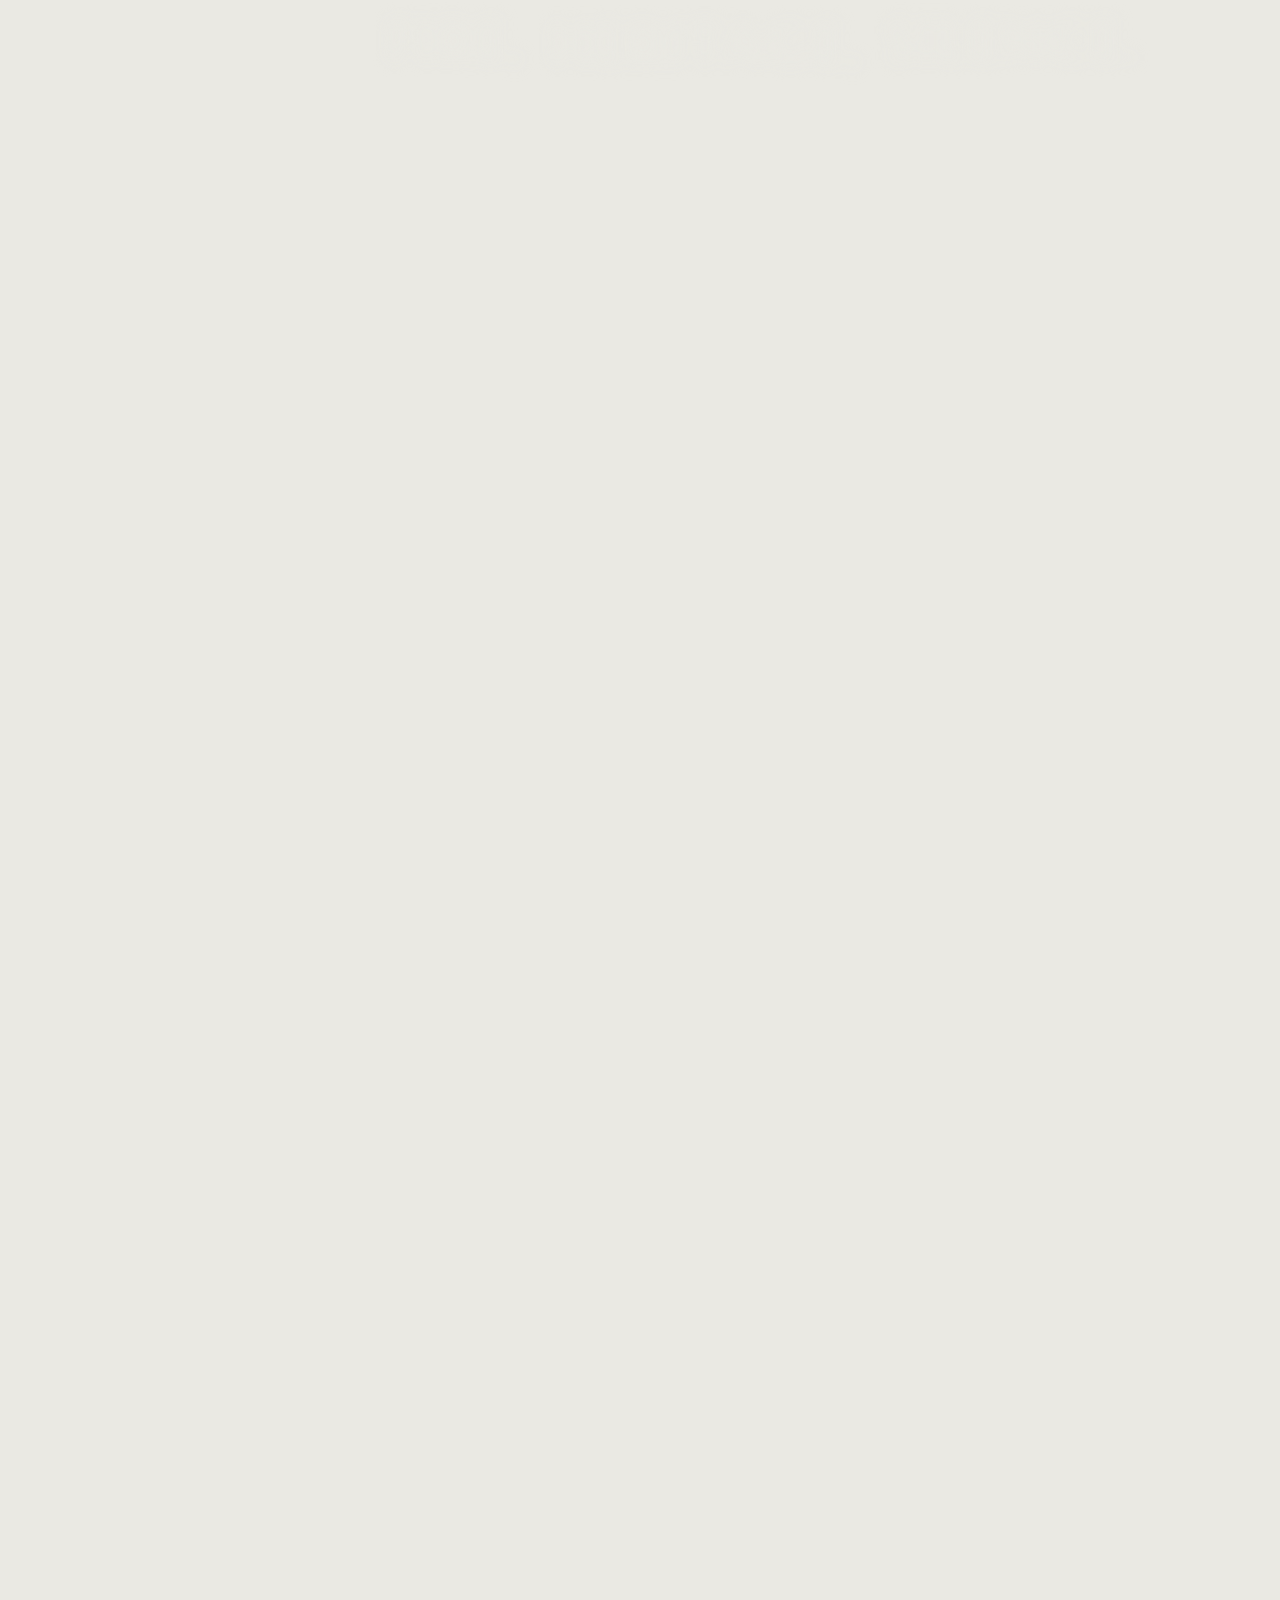
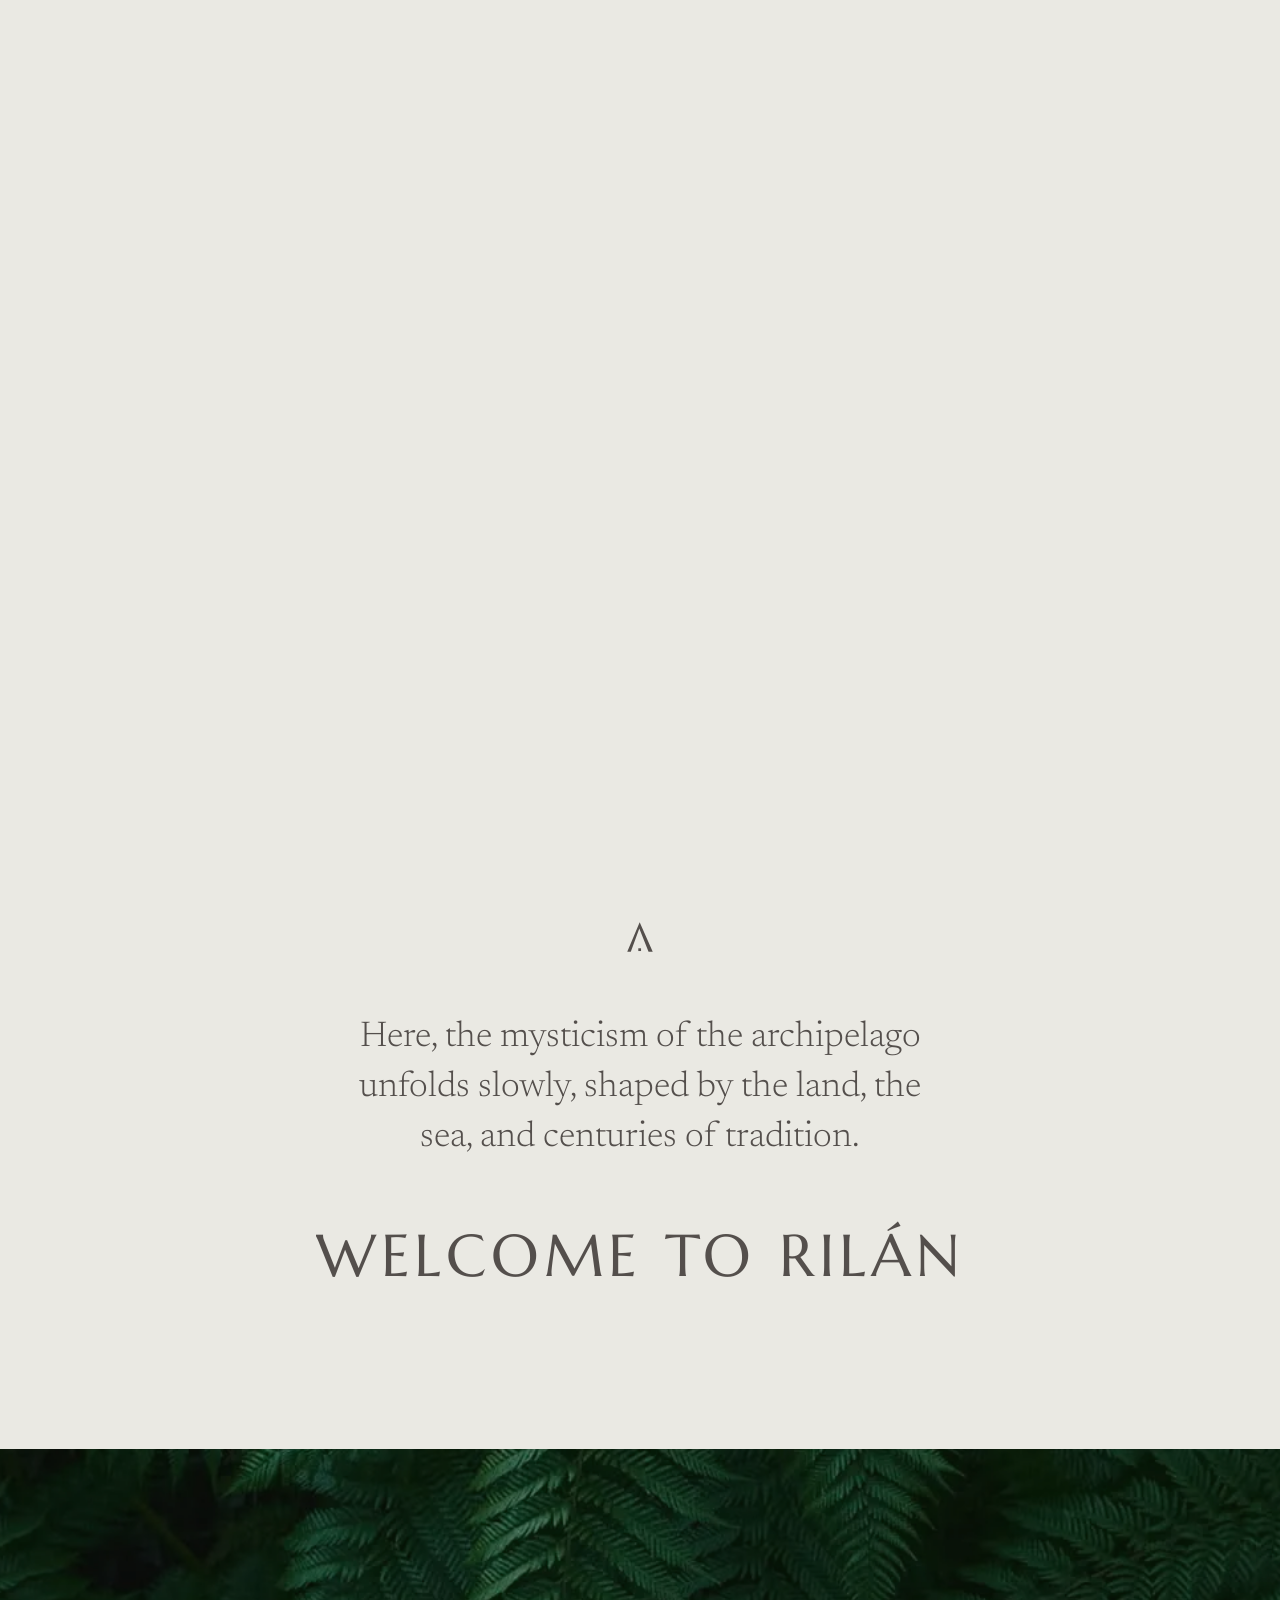
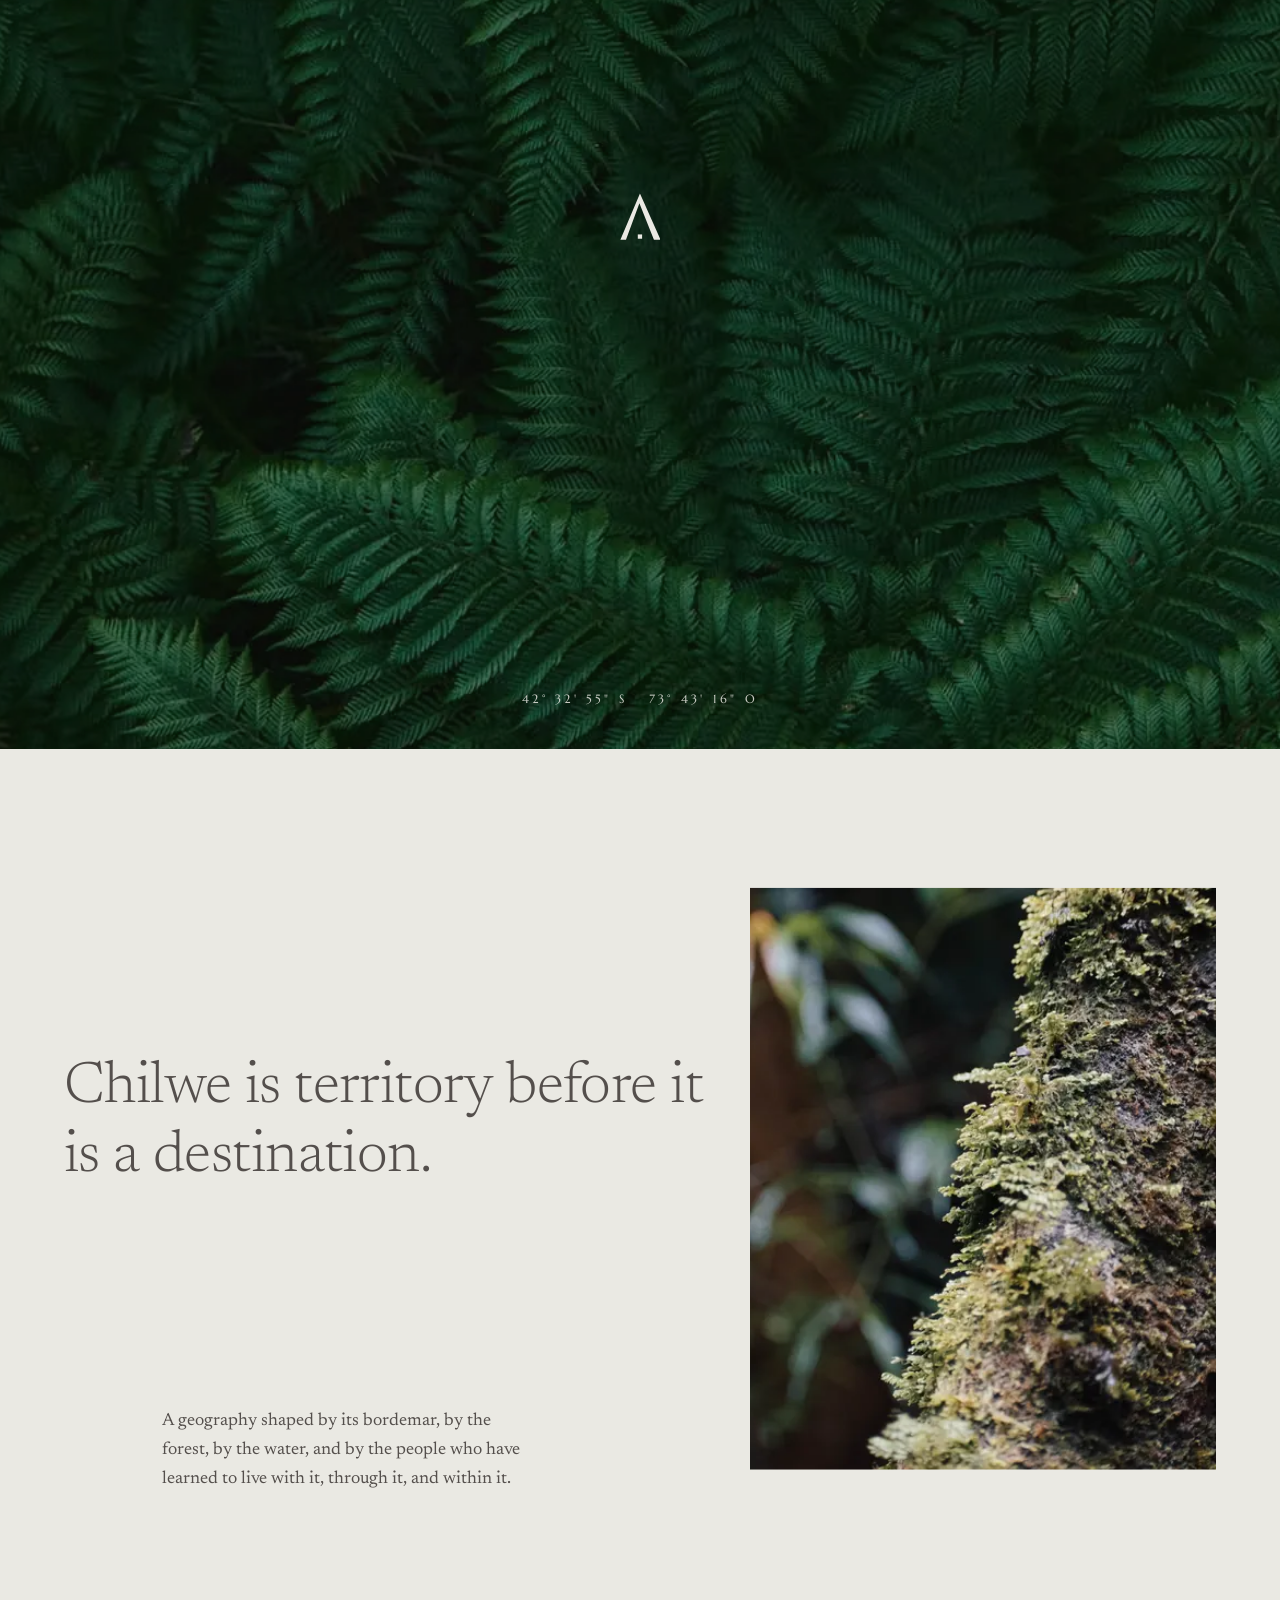
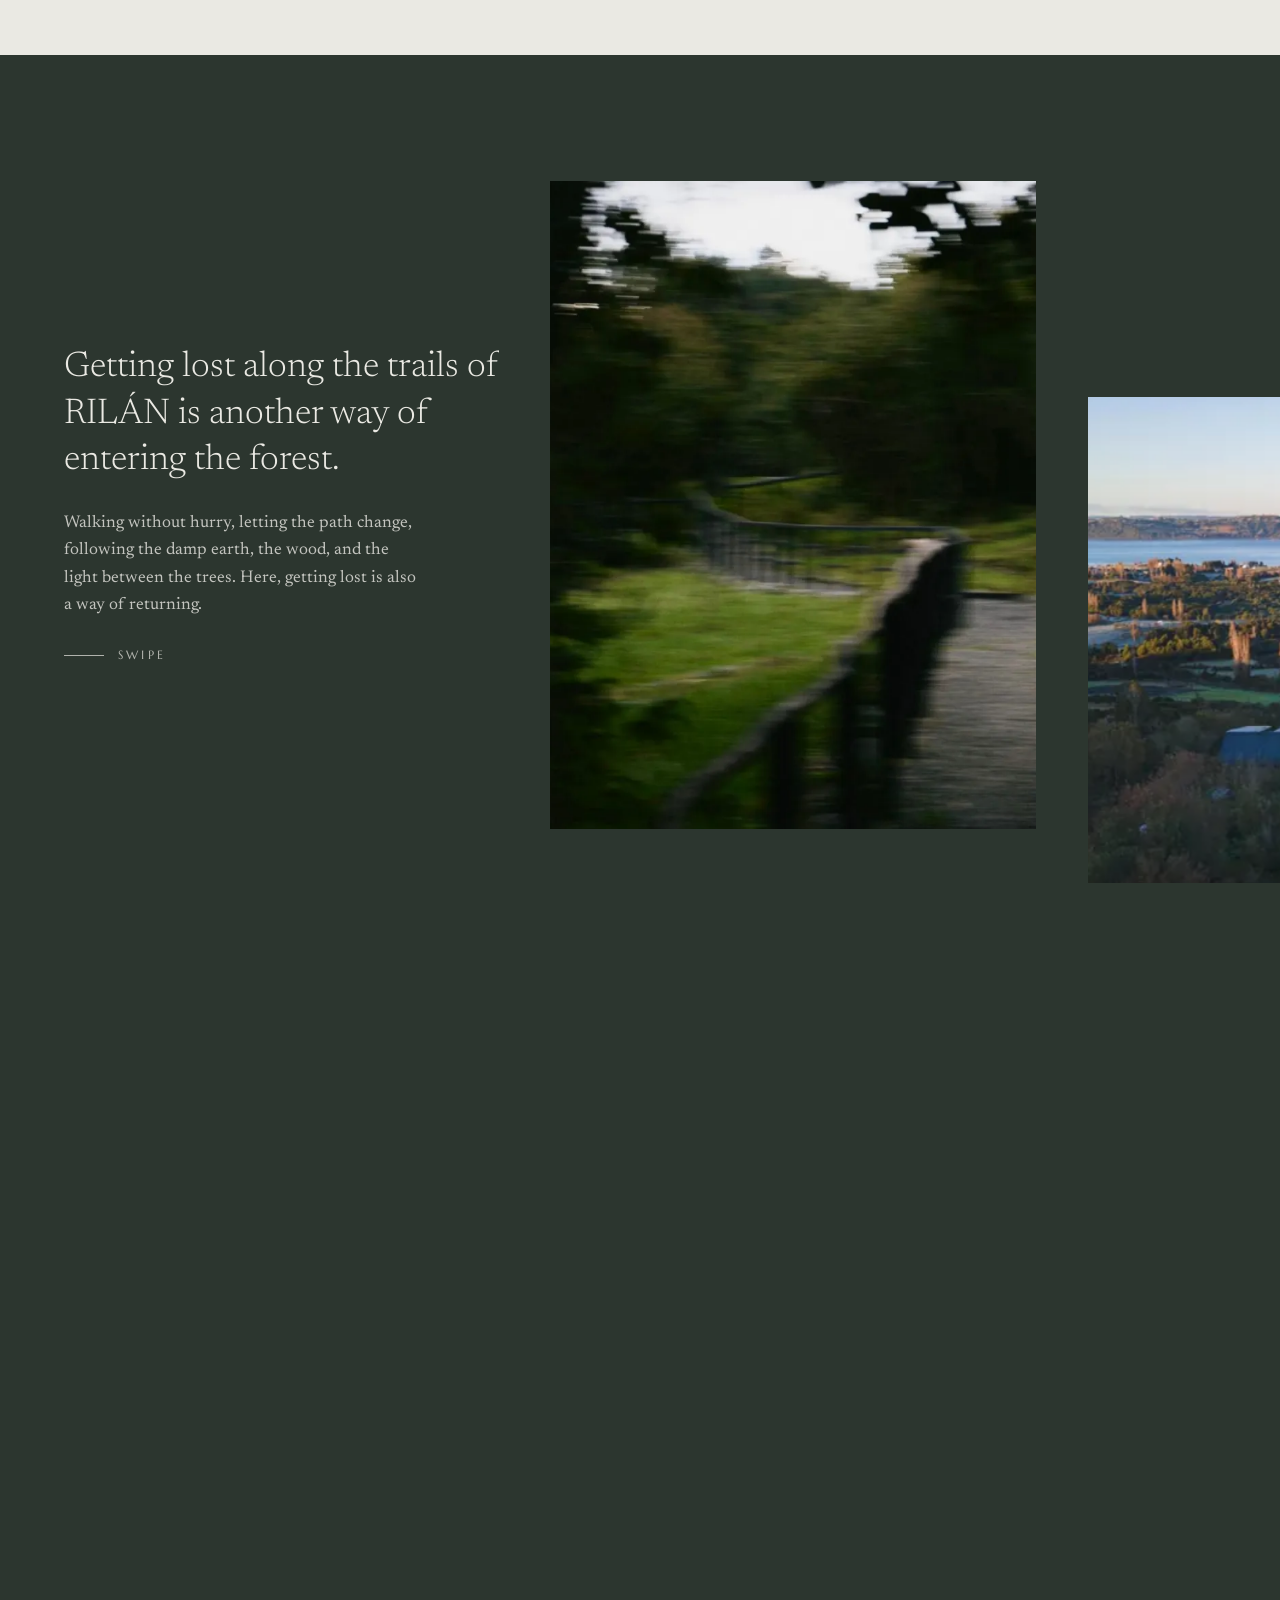
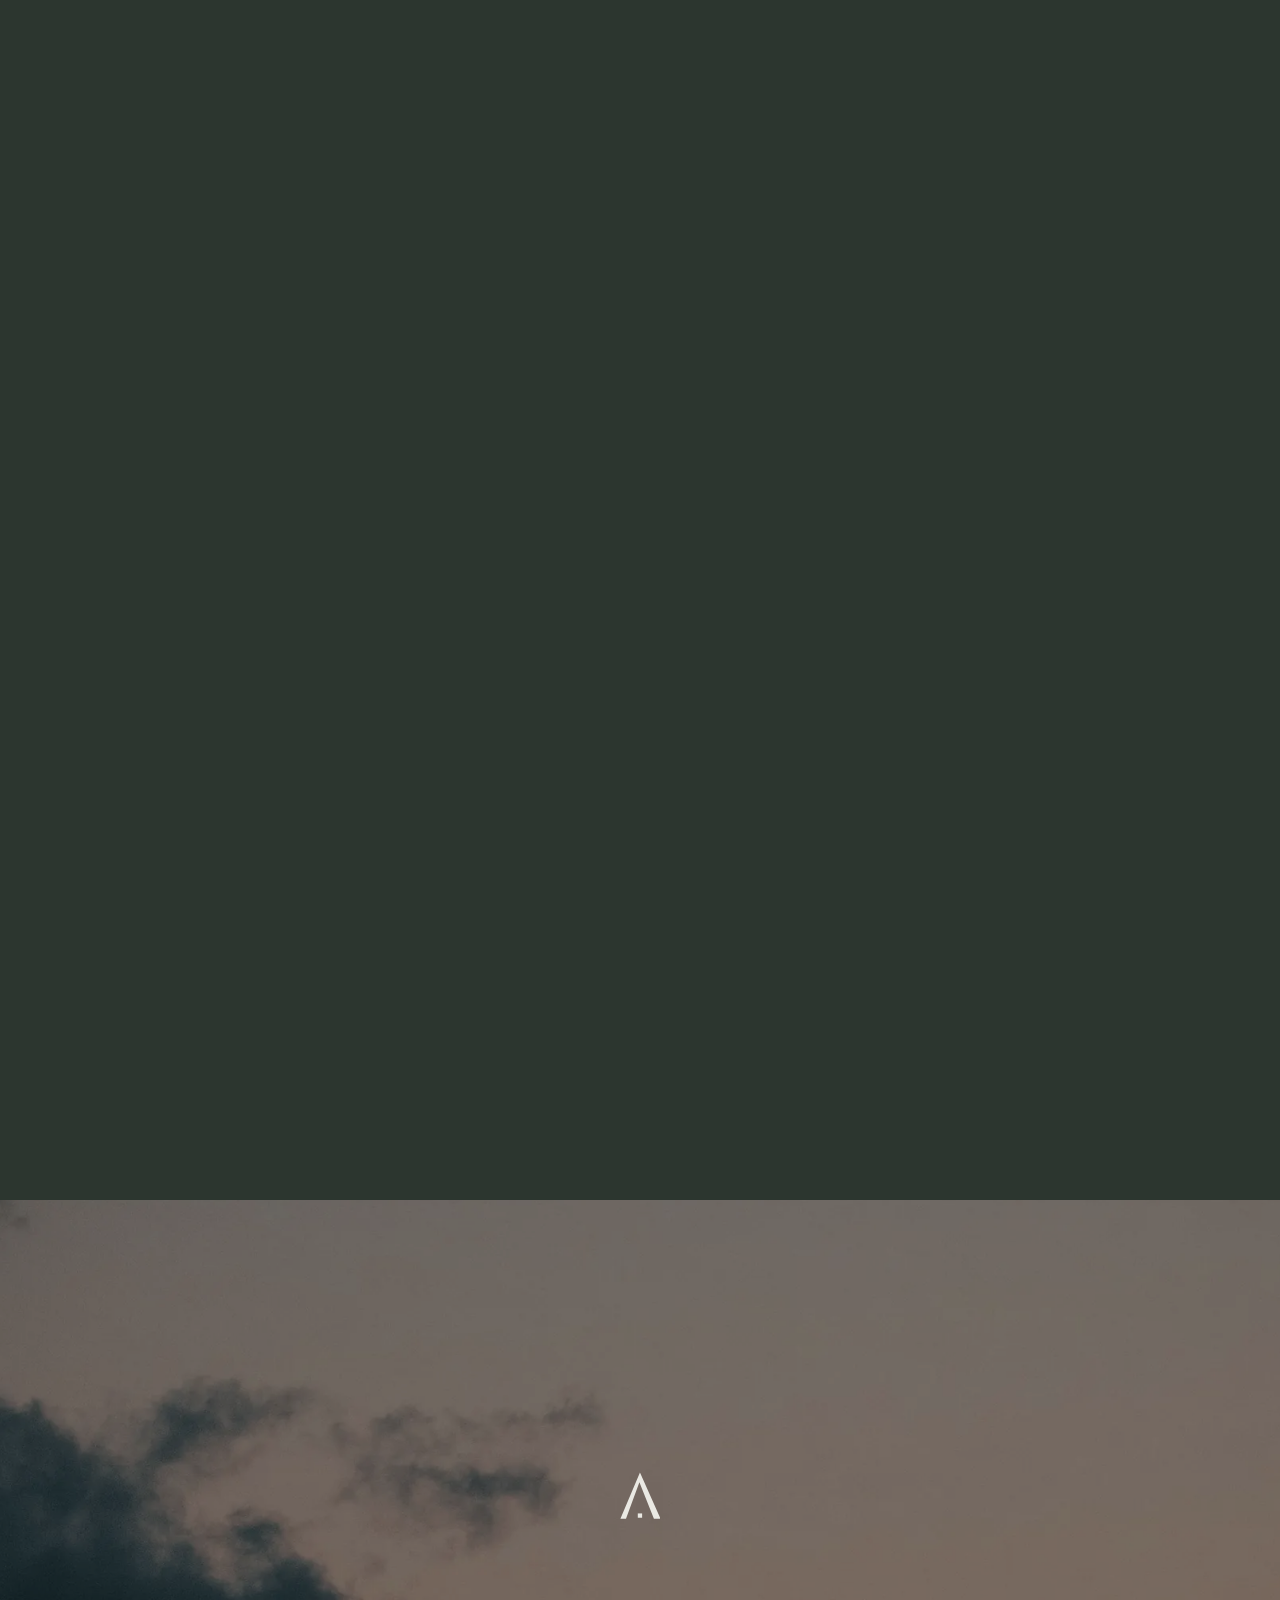
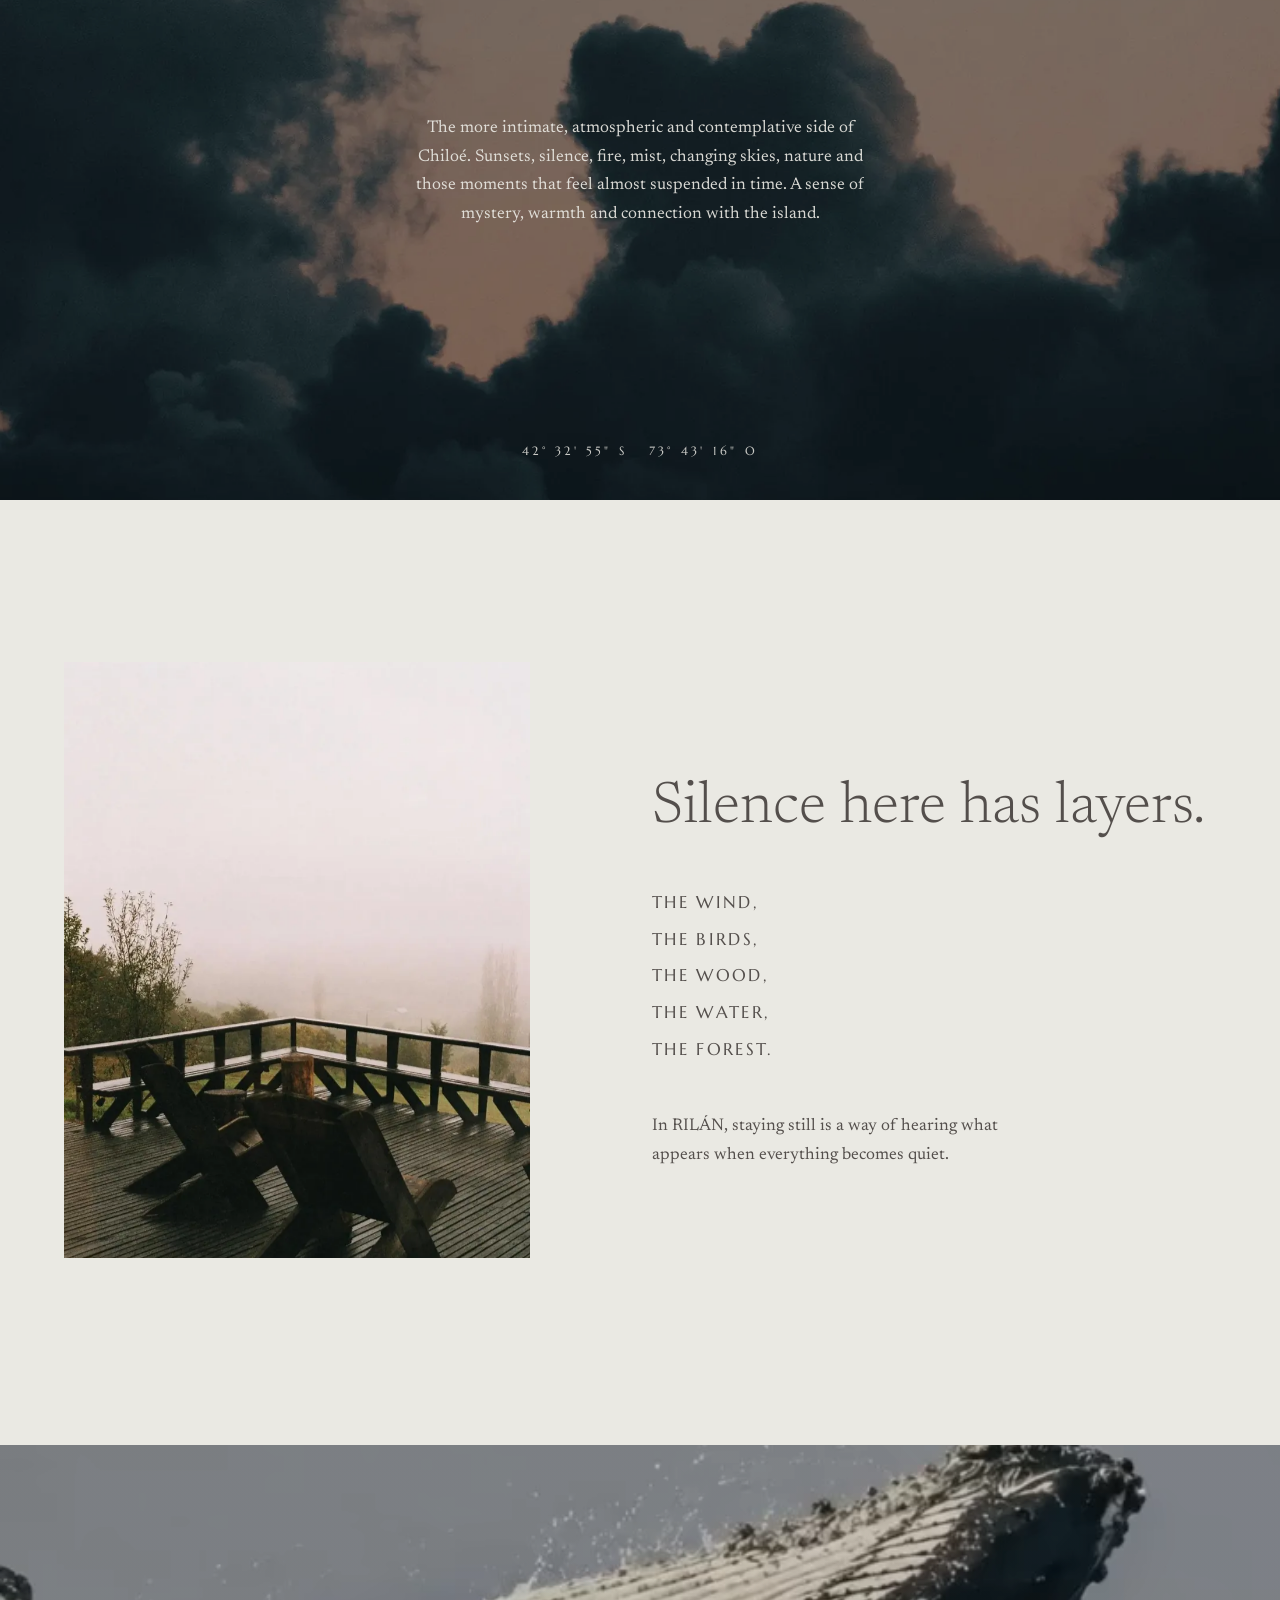
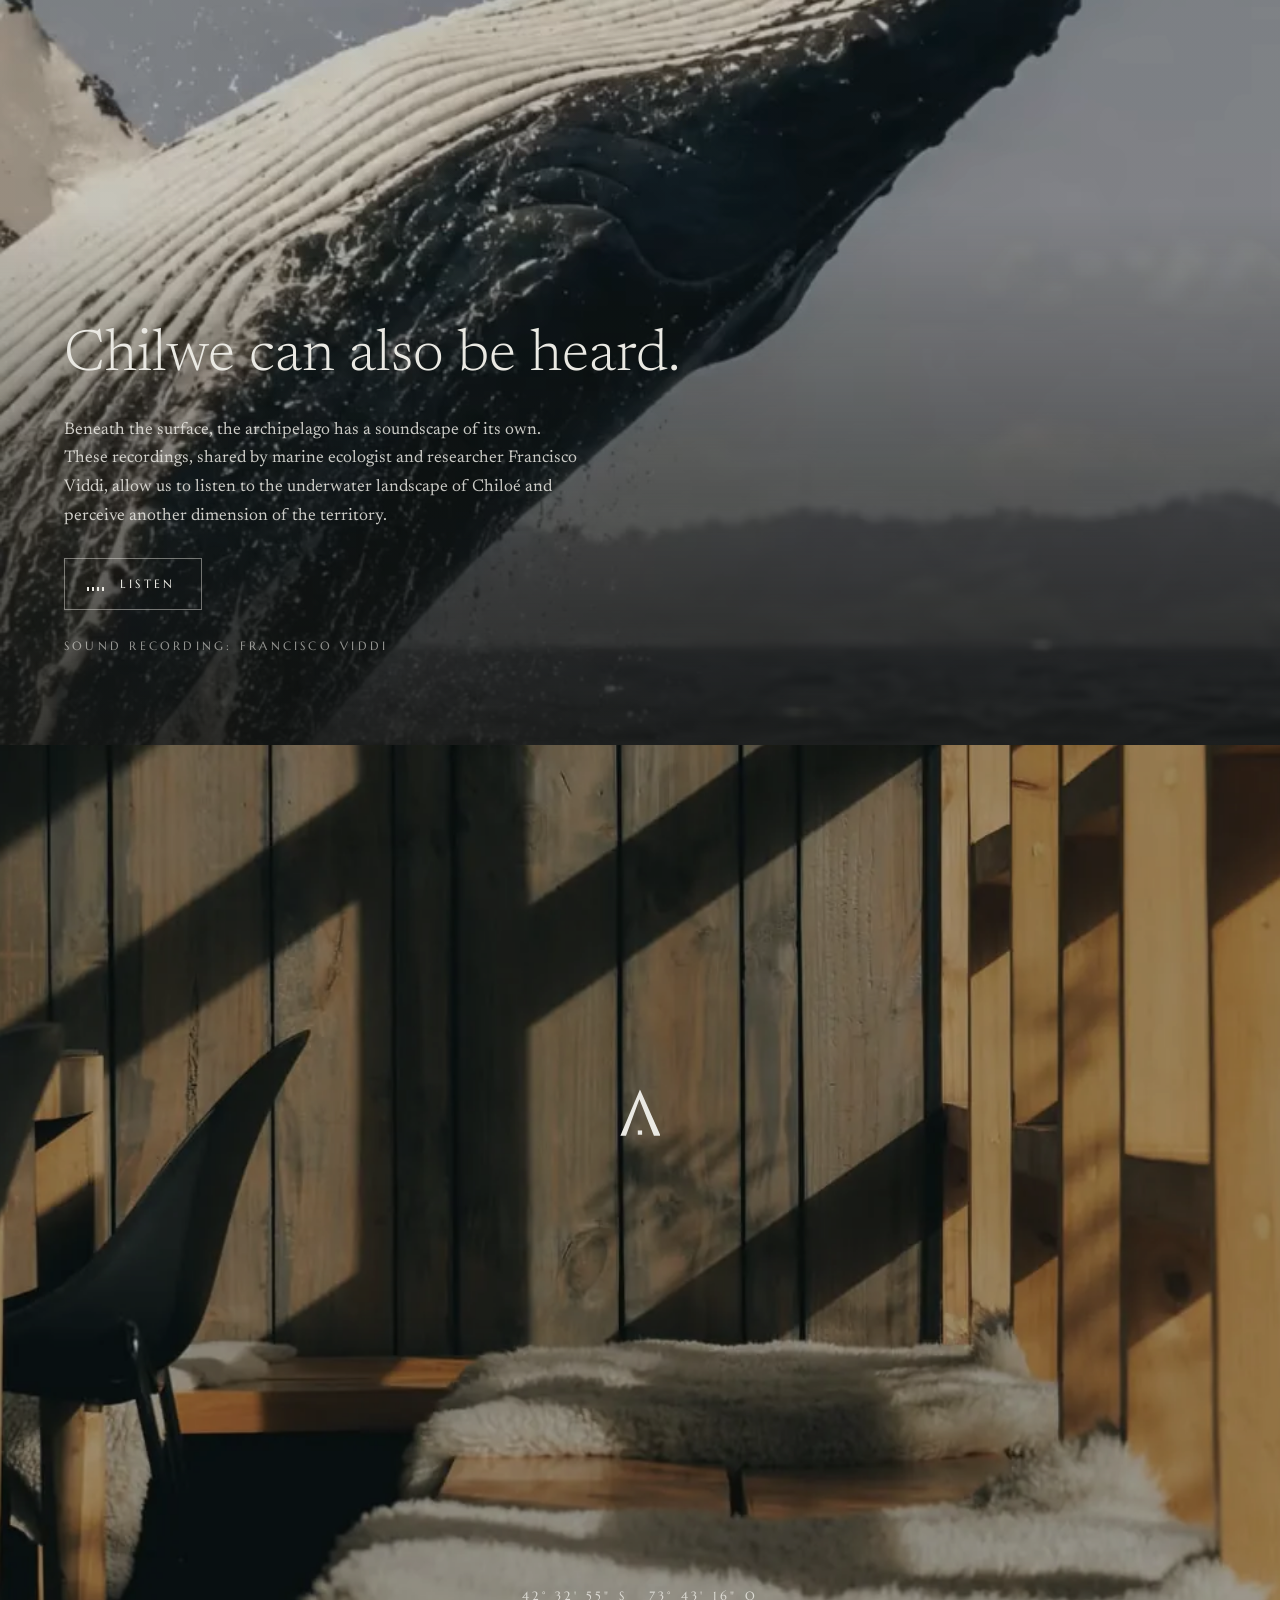
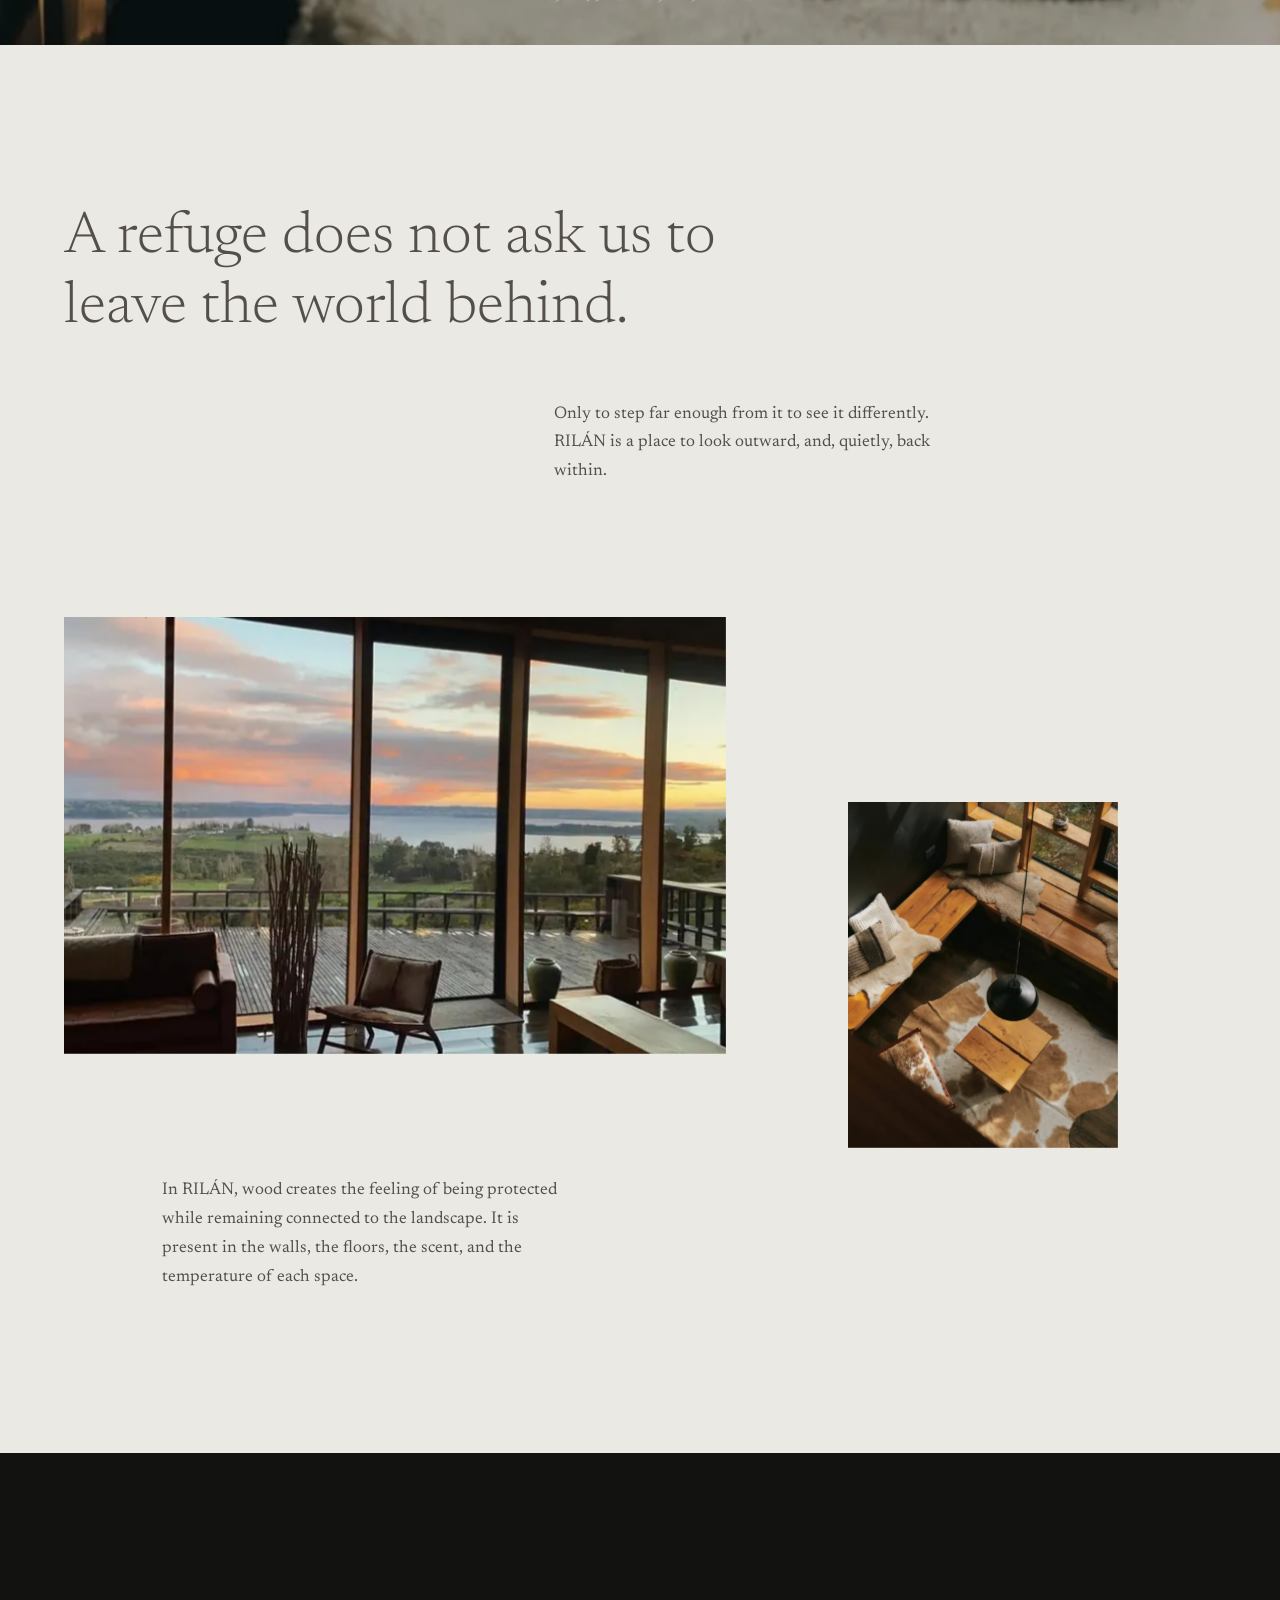
==== commit 622881a8: "Contenido de origen en su idioma original: reseñas internacionales, cava, bio y Mysticism Solo se tr" ====
--- a/index.html
+++ b/index.html
@@ -18,7 +18,6 @@
 <link rel="preload" href="assets/fonts/newsreader-latin-300-italic.woff2" as="font" type="font/woff2" crossorigin>
 <link rel="preload" href="assets/fonts/newsreader-latin-400-normal.woff2" as="font" type="font/woff2" crossorigin>
 <link rel="preload" href="assets/fonts/newsreader-latin-400-italic.woff2" as="font" type="font/woff2" crossorigin>
-<link rel="preload" href="assets/fonts/newsreader-latin-500-normal.woff2" as="font" type="font/woff2" crossorigin>
 <link rel="preload" as="image" type="image/webp" imagesrcset="assets/img/web_rilan_35-s.webp 800w, assets/img/web_rilan_35-l.webp 1800w" imagesizes="100vw">
 <link rel="stylesheet" href="vendor/swiper-bundle.min.css" media="print" onload="this.media='all'">
 <link rel="stylesheet" href="css/main.css">
@@ -53,7 +52,8 @@
   </div>
 </header>
 
-<div class="menu" id="menu" data-menu hidden>
+<div class="menu" id="menu" data-menu role="dialog" aria-modal="true" aria-label="Menú" data-aria-en="Menu" hidden>
+  <button class="menu__close t-label" type="button" data-menu-close><span data-l="es">Cerrar</span><span data-l="en">Close</span></button>
   <div class="menu__media" aria-hidden="true">
     <img class="is-on" src="assets/img/ig_2026-09-23_DdoqxbhxKbG-l.webp" srcset="assets/img/ig_2026-09-23_DdoqxbhxKbG-s.webp 800w, assets/img/ig_2026-09-23_DdoqxbhxKbG-l.webp 1800w" sizes="50vw" width="1080" height="1439" alt="" loading="lazy" decoding="async" style="background-image:url([data-uri])" data-menu-img="territory">
     <img class="" src="assets/img/ig_2026-09-02_DczRbckRl74-l.webp" srcset="assets/img/ig_2026-09-02_DczRbckRl74-s.webp 800w, assets/img/ig_2026-09-02_DczRbckRl74-l.webp 1800w" sizes="50vw" width="3073" height="4096" alt="" loading="lazy" decoding="async" style="background-image:url([data-uri])" data-menu-img="mysticism">
@@ -71,7 +71,6 @@
     <a href="#llegar" data-menu-key="llegar"><span class="menu__w"><span data-l="es">Cómo llegar</span><span data-l="en">Getting here</span></span></a>
   </nav>
   <p class="menu__coords t-label">42° 32' 55" S&nbsp;&nbsp;&nbsp;73° 43' 16" O</p>
-  <button class="menu__close t-label" type="button" data-menu-close><span data-l="es">Cerrar</span><span data-l="en">Close</span></button>
 </div>
 
 <div class="progress" aria-hidden="true"><i data-progress></i></div>
@@ -93,7 +92,7 @@
       <span data-l="en">Welcome to the mysticism of the archipelago.</span>
     </p>
   </div>
-  <p class="hero__bio t-label" data-hero-fade><span data-l="es">Península de Rilán<br>Archipiélago de Chiloé · Chile</span><span data-l="en">A secluded hotel on the Rilán Peninsula<br>Within a UNESCO World Heritage landscape</span></p>
+  <p class="hero__bio t-label" data-hero-fade lang="en">A secluded hotel on the Rilán Peninsula<br>Within a UNESCO World Heritage landscape</p>
   <p class="hero__coords t-label" data-hero-fade>42° 32' 55" S&nbsp;&nbsp;&nbsp;73° 43' 16" O</p>
   <a class="hero__scroll t-label" href="#bienvenida" data-hero-fade><span data-l="es">Descender</span><span data-l="en">Scroll</span><i></i></a>
 </section>
@@ -197,7 +196,7 @@
   <div class="cover__center">
     <svg class="mark" viewBox="0 0 513 590" aria-hidden="true"><path d="M5 585L250 5L508 585L425 585L243 128L75 585Z"/><rect x="223" y="519" width="54" height="54"/></svg>
     <h2 class="cover__word" id="t-mysticism" data-cover-word>Mysticism</h2>
-    <p class="cover__desc" data-lines><span data-l="es">Árboles nativos, tierra húmeda, luz cambiante y el misticismo silencioso de una isla modelada por el agua, el clima y el tiempo.</span><span data-l="en">The more intimate, atmospheric and contemplative side of Chiloé. Sunsets, silence, fire, mist, changing skies, nature and those moments that feel almost suspended in time. A sense of mystery, warmth and connection with the island.</span></p>
+    <p class="cover__desc" data-lines lang="en">The more intimate, atmospheric and contemplative side of Chiloé. Sunsets, silence, fire, mist, changing skies, nature and those moments that feel almost suspended in time. A sense of mystery, warmth and connection with the island.</p>
   </div>
   <p class="cover__coords t-label">42° 32' 55" S&nbsp;&nbsp;&nbsp;73° 43' 16" O</p>
 </section>
@@ -220,7 +219,7 @@
 </section>
 
 <section class="listen" data-theme="dark" aria-labelledby="t-listen">
-  <video class="listen__video" data-listen-video muted playsinline loop preload="none" poster="assets/video/chilwe-poster.jpg" aria-label="Ballena jorobada saltando en el mar interior de Chiloé" data-aria-en="Humpback whale breaching in the inland sea of Chiloé">
+  <video class="listen__video" data-listen-video muted playsinline loop preload="none" data-poster="assets/video/chilwe-poster.jpg" aria-label="Ballena jorobada saltando en el mar interior de Chiloé" data-aria-en="Humpback whale breaching in the inland sea of Chiloé">
     <source src="assets/video/chilwe-se-escucha.webm" type="video/webm">
     <source src="assets/video/chilwe-se-escucha.mp4" type="video/mp4">
   </video>
@@ -297,7 +296,7 @@
       <figure class="swiper-slide room"><div class="frame"><img class="" src="assets/img/web_rilan_12-l.webp" srcset="assets/img/web_rilan_12-s.webp 800w, assets/img/web_rilan_12-l.webp 1800w" sizes="(min-width: 900px) 56vw, 86vw" width="3000" height="2000" alt="Habitación con dos camas individuales" loading="lazy" decoding="async" style="background-image:url([data-uri])"  data-alt-en="Room with two single beds"></div></figure>
     </div>
     <div class="rooms__ui">
-      <p class="count t-label" aria-live="polite"><span data-count-cur>01</span> / <span data-count-tot>09</span></p>
+      <p class="count t-label" aria-hidden="true"><span data-count-cur>01</span> / <span data-count-tot>09</span></p>
       <div class="rooms__bar"><i data-rooms-bar></i></div>
       <div class="arrows">
         <button class="arrow" type="button" data-rooms-prev aria-label="Anterior" data-aria-en="Previous"><svg viewBox="0 0 24 24" aria-hidden="true"><path d="M15 5l-7 7 7 7"/></svg></button>
@@ -338,7 +337,7 @@
     </p>
     <p class="note t-label"><span data-l="es">Solo cena · Se coordina cada día hasta las 15:30 h</span><span data-l="en">Dinner only · Arranged daily until 3:30 pm</span></p>
   </div>
-  <div class="mass" data-mass aria-label="Platos de Rucalaf" data-aria-en="Dishes by Rucalaf">
+  <div class="mass" data-mass role="group" aria-label="Platos de Rucalaf" data-aria-en="Dishes by Rucalaf">
     <div class="mass__col" data-speed="-14">
       <figure><div class="frame"><img class="" src="assets/img/ig_2026-09-10_DdHRZK0RRZJ-l.webp" srcset="assets/img/ig_2026-09-10_DdHRZK0RRZJ-s.webp 800w, assets/img/ig_2026-09-10_DdHRZK0RRZJ-l.webp 1800w" sizes="(min-width: 900px) 18vw, 45vw" width="1080" height="1440" alt="Plato de mariscos en caldo verde, servido en cerámica" loading="lazy" decoding="async" style="background-image:url([data-uri])"  data-alt-en="Seafood in a green broth, served in a ceramic bowl"></div></figure>
       <figure><div class="frame"><img class="" src="assets/img/web_rilan_32-l.webp" srcset="assets/img/web_rilan_32-s.webp 800w, assets/img/web_rilan_32-l.webp 1800w" sizes="(min-width: 900px) 18vw, 45vw" width="1066" height="1600" alt="Ostras frescas sobre hielo con limón" loading="lazy" decoding="async" style="background-image:url([data-uri])"  data-alt-en="Fresh oysters on ice with lemon"></div></figure>
@@ -377,13 +376,10 @@
   <div class="cava__veil"></div>
   <div class="cava__content">
     <h2 class="cava__title t-display" id="t-cava" data-lines><span data-l="es">La cava</span><span data-l="en">The wine cellar</span></h2>
-    <div class="cava__quotes" data-l="es">
-      <blockquote><p>“…una cava especial por su diseño muy particular…”</p><footer class="t-label">Gonzalez · Chile · vía Booking.com</footer></blockquote>
-      <blockquote><p>“La cava maravillosa !!!”</p><footer class="t-label">Jaqueline · Chile · vía Booking.com</footer></blockquote>
-    </div>
-    <div class="cava__quotes" data-l="en" lang="en">
-      <blockquote><p>“…the fantastic wine cellar and the fantastic hosts.”</p><footer class="t-label">Veronica · Switzerland · via Booking.com</footer></blockquote>
-      <blockquote><p>“The breakfast and dinner were brilliant as were the wines.”</p><footer class="t-label">Chandler · United Kingdom · via Booking.com</footer></blockquote>
+    <div class="cava__quotes">
+      <blockquote lang="es"><p>“…una cava especial por su diseño muy particular…”</p><footer class="t-label">Gonzalez · Chile · <span data-l="es">vía</span><span data-l="en">via</span> Booking.com</footer></blockquote>
+      <blockquote lang="de"><p>“Die Auswahl an Weinen ist enorm.”</p><footer class="t-label">Beatrice · <span data-l="es">Suiza</span><span data-l="en">Switzerland</span> · <span data-l="es">vía</span><span data-l="en">via</span> Booking.com</footer></blockquote>
+      <blockquote lang="en"><p>“…the fantastic wine cellar and the fantastic hosts.”</p><footer class="t-label">Veronica · <span data-l="es">Suiza</span><span data-l="en">Switzerland</span> · <span data-l="es">vía</span><span data-l="en">via</span> Booking.com</footer></blockquote>
     </div>
   </div>
 </section>
@@ -458,35 +454,25 @@
     <h2 class="hosts__title t-display" id="t-hosts" data-lines><span data-l="es">Mónica y Rodrigo</span><span data-l="en">Mónica &amp; Rodrigo</span></h2>
     <p class="score"><span class="score__n">9,5</span><span class="score__l t-label"><span data-l="es">Excepcional · 99 comentarios en Booking.com</span><span data-l="en">Exceptional · 99 reviews on Booking.com</span></span></p>
   </div>
-  <div class="swiper hosts__slider" data-reviews data-drag-label data-l="es" lang="es">
+  <div class="swiper hosts__slider" data-reviews data-drag-label>
     <div class="swiper-wrapper">
-      <blockquote class="swiper-slide review"><p>“Una de las mayores joyas de este hotel son sus dueños, Mónica y Rodrigo. Desde el momento en que llegas, te reciben con una calidez y amabilidad que te hacen sentir como en casa.”</p><footer class="t-label">Velasquez · Chile</footer></blockquote>
-      <blockquote class="swiper-slide review"><p>“Realmente parece como si estuvieras en tu casa. […] un hotel, que aunque pequeño (sólo 8 habitaciones), es realmente bonito y acogedor, decorado con un gusto extraordinario.”</p><footer class="t-label">José · Chile</footer></blockquote>
-      <blockquote class="swiper-slide review"><p>“Es toda una experiencia sensorial. El hotel es hermoso por si solo y está en un paraje de ensueño.”</p><footer class="t-label">Mariana · México</footer></blockquote>
-      <blockquote class="swiper-slide review"><p>“Excepcional. El trato personalizado, la calidad de los espacios, el entorno. Todo perfecto”</p><footer class="t-label">Karen · Chile</footer></blockquote>
-      <blockquote class="swiper-slide review"><p>“El refugio perfecto en Chiloé! Exquisita comida, hermosa decoración e infraestructura ideal para descansar y desconectarse.”</p><footer class="t-label">África · Chile</footer></blockquote>
+      <blockquote class="swiper-slide review" lang="es"><p>“Una de las mayores joyas de este hotel son sus dueños, Mónica y Rodrigo. Desde el momento en que llegas, te reciben con una calidez y amabilidad que te hacen sentir como en casa.”</p><footer class="t-label">Velasquez · Chile</footer></blockquote>
+      <blockquote class="swiper-slide review" lang="es"><p>“Realmente parece como si estuvieras en tu casa. […] un hotel, que aunque pequeño (sólo 8 habitaciones), es realmente bonito y acogedor, decorado con un gusto extraordinario.”</p><footer class="t-label">José · Chile</footer></blockquote>
+      <blockquote class="swiper-slide review" lang="en"><p>“We were there for part of our honeymoon and travel fairly widely, but this may have been our favorite place ever to stay.”</p><footer class="t-label">Morgan · <span data-l="es">Estados Unidos</span><span data-l="en">United States</span></footer></blockquote>
+      <blockquote class="swiper-slide review" lang="es"><p>“Es toda una experiencia sensorial. El hotel es hermoso por si solo y está en un paraje de ensueño.”</p><footer class="t-label">Mariana · <span data-l="es">México</span><span data-l="en">Mexico</span></footer></blockquote>
+      <blockquote class="swiper-slide review" lang="fr"><p>“Un écrin de sérénité et de confort”</p><footer class="t-label">Patrice · <span data-l="es">Francia</span><span data-l="en">France</span></footer></blockquote>
+      <blockquote class="swiper-slide review" lang="en"><p>“It was the most peaceful hotel stay we have ever experienced.”</p><footer class="t-label">Cezanne · <span data-l="es">Estados Unidos</span><span data-l="en">United States</span></footer></blockquote>
+      <blockquote class="swiper-slide review" lang="de"><p>“Das Hotel ist architektonisch ein Highlight.”</p><footer class="t-label">Beatrice · <span data-l="es">Suiza</span><span data-l="en">Switzerland</span></footer></blockquote>
+      <blockquote class="swiper-slide review" lang="es"><p>“El refugio perfecto en Chiloé! Exquisita comida, hermosa decoración e infraestructura ideal para descansar y desconectarse.”</p><footer class="t-label">África · Chile</footer></blockquote>
+      <blockquote class="swiper-slide review" lang="en"><p>“This was exceptional. Every aspect of the design was stunning. We were immediately welcomed and asked to treat this as our home.”</p><footer class="t-label">Chandler · <span data-l="es">Reino Unido</span><span data-l="en">United Kingdom</span></footer></blockquote>
+      <blockquote class="swiper-slide review" lang="es"><p>“Excepcional. El trato personalizado, la calidad de los espacios, el entorno. Todo perfecto”</p><footer class="t-label">Karen · Chile</footer></blockquote>
+      <blockquote class="swiper-slide review" lang="en"><p>“The most perfect, restful retreat in Chiloe.”</p><footer class="t-label">Gary · <span data-l="es">Estados Unidos</span><span data-l="en">United States</span></footer></blockquote>
     </div>
     <div class="hosts__ui">
-      <p class="count t-label" aria-live="polite"><span data-count-cur>01</span> / <span data-count-tot>05</span></p>
+      <p class="count t-label" aria-hidden="true"><span data-count-cur>01</span> / <span data-count-tot>11</span></p>
       <div class="arrows">
-        <button class="arrow" type="button" data-reviews-prev aria-label="Anterior"><svg viewBox="0 0 24 24" aria-hidden="true"><path d="M15 5l-7 7 7 7"/></svg></button>
-        <button class="arrow" type="button" data-reviews-next aria-label="Siguiente"><svg viewBox="0 0 24 24" aria-hidden="true"><path d="M9 5l7 7-7 7"/></svg></button>
-      </div>
-    </div>
-  </div>
-  <div class="swiper hosts__slider" data-reviews data-drag-label data-l="en" lang="en">
-    <div class="swiper-wrapper">
-      <blockquote class="swiper-slide review"><p>“We were there for part of our honeymoon and travel fairly widely, but this may have been our favorite place ever to stay.”</p><footer class="t-label">Morgan · United States</footer></blockquote>
-      <blockquote class="swiper-slide review"><p>“It was the most peaceful hotel stay we have ever experienced.”</p><footer class="t-label">Cezanne · United States</footer></blockquote>
-      <blockquote class="swiper-slide review"><p>“This was exceptional. Every aspect of the design was stunning. We were immediately welcomed and asked to treat this as our home.”</p><footer class="t-label">Chandler · United Kingdom</footer></blockquote>
-      <blockquote class="swiper-slide review"><p>“Gorgeous hotel with lovely owners, delicious restaurant and luxury rooms. The bathroom with a view was superb!”</p><footer class="t-label">Erin · United States</footer></blockquote>
-      <blockquote class="swiper-slide review"><p>“The most perfect, restful retreat in Chiloe.”</p><footer class="t-label">Gary · United States</footer></blockquote>
-    </div>
-    <div class="hosts__ui">
-      <p class="count t-label" aria-live="polite"><span data-count-cur>01</span> / <span data-count-tot>05</span></p>
-      <div class="arrows">
-        <button class="arrow" type="button" data-reviews-prev aria-label="Previous"><svg viewBox="0 0 24 24" aria-hidden="true"><path d="M15 5l-7 7 7 7"/></svg></button>
-        <button class="arrow" type="button" data-reviews-next aria-label="Next"><svg viewBox="0 0 24 24" aria-hidden="true"><path d="M9 5l7 7-7 7"/></svg></button>
+        <button class="arrow" type="button" data-reviews-prev aria-label="Anterior" data-aria-en="Previous"><svg viewBox="0 0 24 24" aria-hidden="true"><path d="M15 5l-7 7 7 7"/></svg></button>
+        <button class="arrow" type="button" data-reviews-next aria-label="Siguiente" data-aria-en="Next"><svg viewBox="0 0 24 24" aria-hidden="true"><path d="M9 5l7 7-7 7"/></svg></button>
       </div>
     </div>
   </div>
--- a/css/main.css
+++ b/css/main.css
@@ -122,7 +122,7 @@
 .nav.on-light .btn--ghost:hover { color: var(--niebla); border-color: var(--piedra); }
 .lang { display: flex; gap: 6px; opacity: .9; }
 .lang span { transition: opacity .3s; }
-html[data-lang="es"] .lang__en, html[data-lang="en"] .lang__es { opacity: .4; }
+html[data-lang="es"] .lang__en, html[data-lang="en"] .lang__es { opacity: .62; }
 .lang__sep { opacity: .4; }
 .burger { display: none; width: 34px; height: 34px; position: relative; }
 .burger i { position: absolute; left: 6px; right: 6px; height: 1px; background: currentColor; transition: transform .4s var(--ease-out); }
@@ -288,13 +288,13 @@
 .fire__b { font-size: var(--fs-lead); font-weight: 300; font-style: italic; max-width: 38ch; line-height: 1.45; }
 
 /* ---------- cocina ---------- */
-.kitchen { background: var(--noche); padding: var(--sec) var(--gut); display: grid; grid-template-columns: repeat(12, 1fr); gap: 24px; align-items: start; overflow: hidden; }
+.kitchen { background: var(--noche); padding: var(--sec) var(--gut); display: grid; grid-template-columns: repeat(12, 1fr); gap: 24px; align-items: start; overflow: clip; }
 .kitchen__text { grid-column: 1 / span 5; position: sticky; top: 18vh; display: grid; gap: 30px; }
 .kitchen__title { font-size: var(--fs-h1); }
 .kitchen__lead { font-size: var(--fs-lead); font-weight: 300; line-height: 1.4; max-width: 30ch; }
 .kitchen__body { max-width: 40ch; color: color-mix(in srgb, var(--niebla) 78%, transparent); }
 .note { color: var(--fuego); font-size: .78rem; }
-.mass { grid-column: 7 / span 6; display: grid; grid-template-columns: repeat(3, 1fr); gap: 16px; }
+.mass { grid-column: 7 / span 6; display: grid; grid-template-columns: repeat(3, minmax(0, 1fr)); gap: 16px; min-width: 0; }
 .mass__col { display: grid; gap: 16px; }
 .mass__col:nth-child(2) { margin-top: 18vh; }
 .mass__col:nth-child(3) { margin-top: 8vh; }
@@ -314,7 +314,7 @@
 .cava__veil { position: absolute; inset: 0; background: radial-gradient(ellipse at center, rgba(18,19,17,.45), rgba(18,19,17,.8)); }
 .cava__content { position: relative; padding: 0 var(--gut); display: grid; gap: clamp(40px, 8vh, 80px); justify-items: center; text-align: center; }
 .cava__title { font-size: var(--fs-mega); }
-.cava__quotes { display: grid; grid-template-columns: 1fr 1fr; gap: 24px clamp(40px, 8vw, 140px); max-width: 1000px; }
+.cava__quotes { display: grid; grid-template-columns: repeat(3, minmax(0, 1fr)); gap: 24px clamp(32px, 5vw, 90px); max-width: 1240px; }
 .cava__quotes p { font-size: var(--fs-lead); font-style: italic; font-weight: 300; line-height: 1.35; margin-bottom: 14px; }
 .cava__quotes footer { opacity: .95; font-size: .76rem; }
 .cava__quotes blockquote { text-shadow: 0 1px 16px rgba(18,19,17,.95), 0 0 3px rgba(18,19,17,.8); }
@@ -419,6 +419,16 @@
   .js [data-clip]:not(.is-in) img { transform: scale(1.18); }
 }
 
+/* sin animación (movimiento reducido o GSAP no disponible): todo visible y navegable */
+.no-motion .portal { height: auto; }
+.no-motion .portal__stage { position: relative; }
+.no-motion .portal__words b { opacity: 1; transform: none; filter: none; }
+.no-motion .portal__dot, .no-motion .portal__intro { display: none; }
+.no-motion .hscroll { height: auto !important; }
+.no-motion .hscroll__sticky { position: static; height: auto; overflow: visible; }
+.no-motion .hscroll__track { width: auto; overflow-x: auto; scroll-snap-type: x mandatory; padding-top: var(--sec); padding-bottom: var(--sec); height: auto; }
+.no-motion .hs, .no-motion .hs-quote { scroll-snap-align: center; }
+
 /* =========================================================
    RESPONSIVE
    ========================================================= */
@@ -466,7 +476,7 @@
   .room--p { width: 64vw !important; }
 
   .kitchen__text { position: relative; top: 0; margin-bottom: 60px; }
-  .mass { grid-template-columns: 1fr 1fr; }
+  .mass { grid-template-columns: repeat(2, minmax(0, 1fr)); }
   .mass__col:nth-child(3) { display: none; }
   .cocktail__fig2 { width: 46%; justify-self: end; margin-top: 8px; }
 
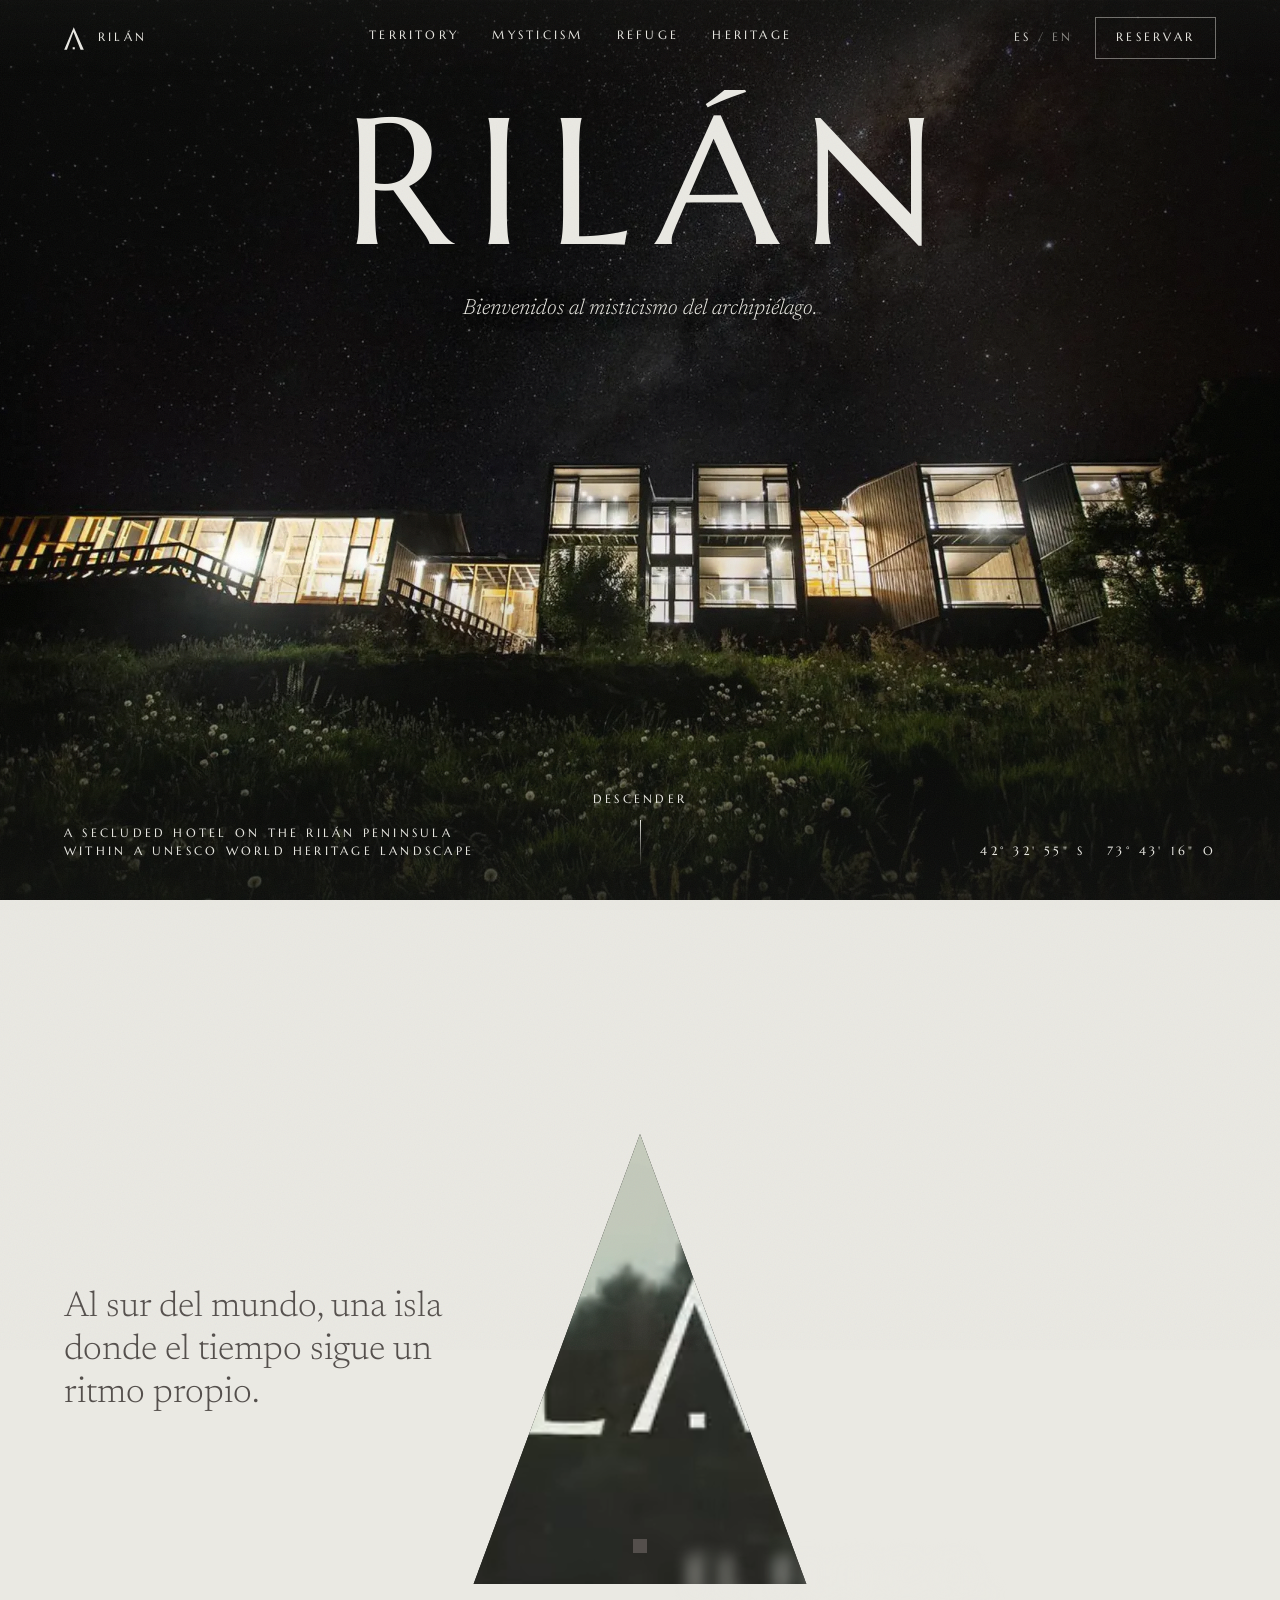
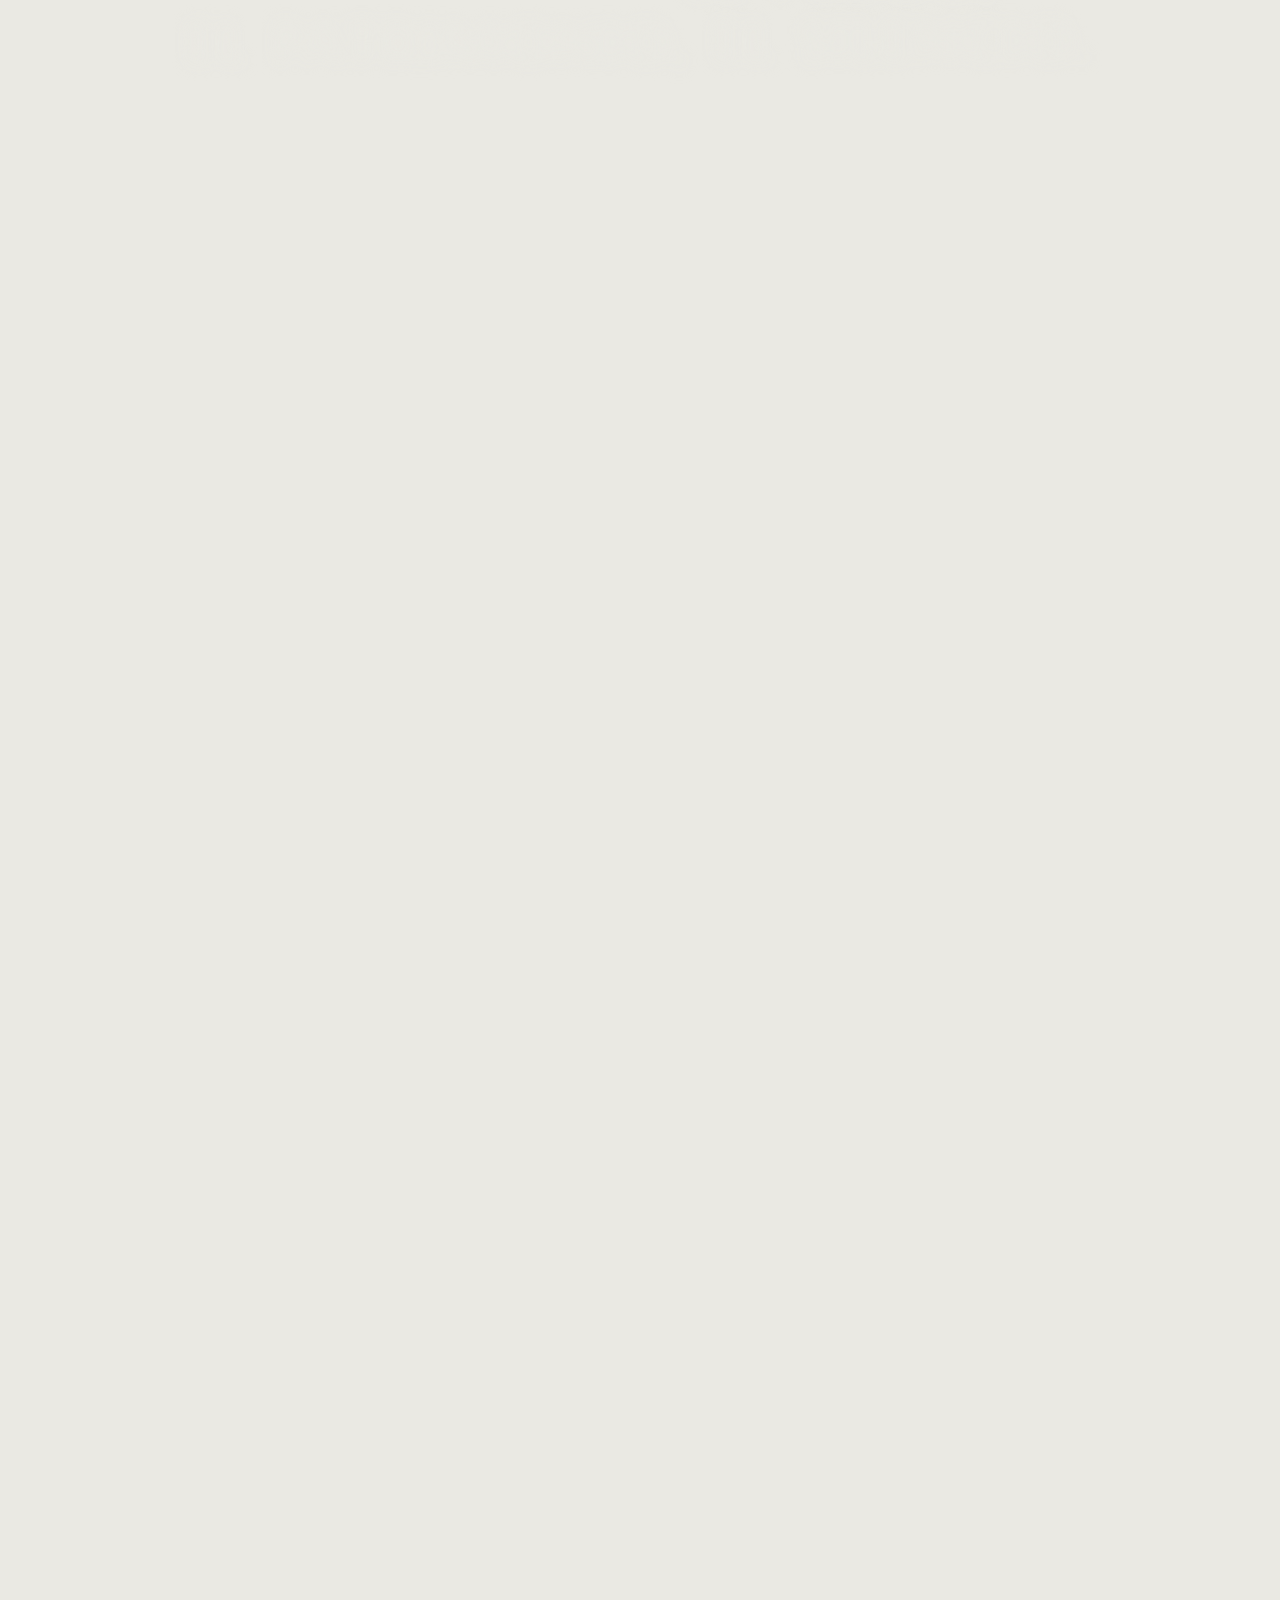
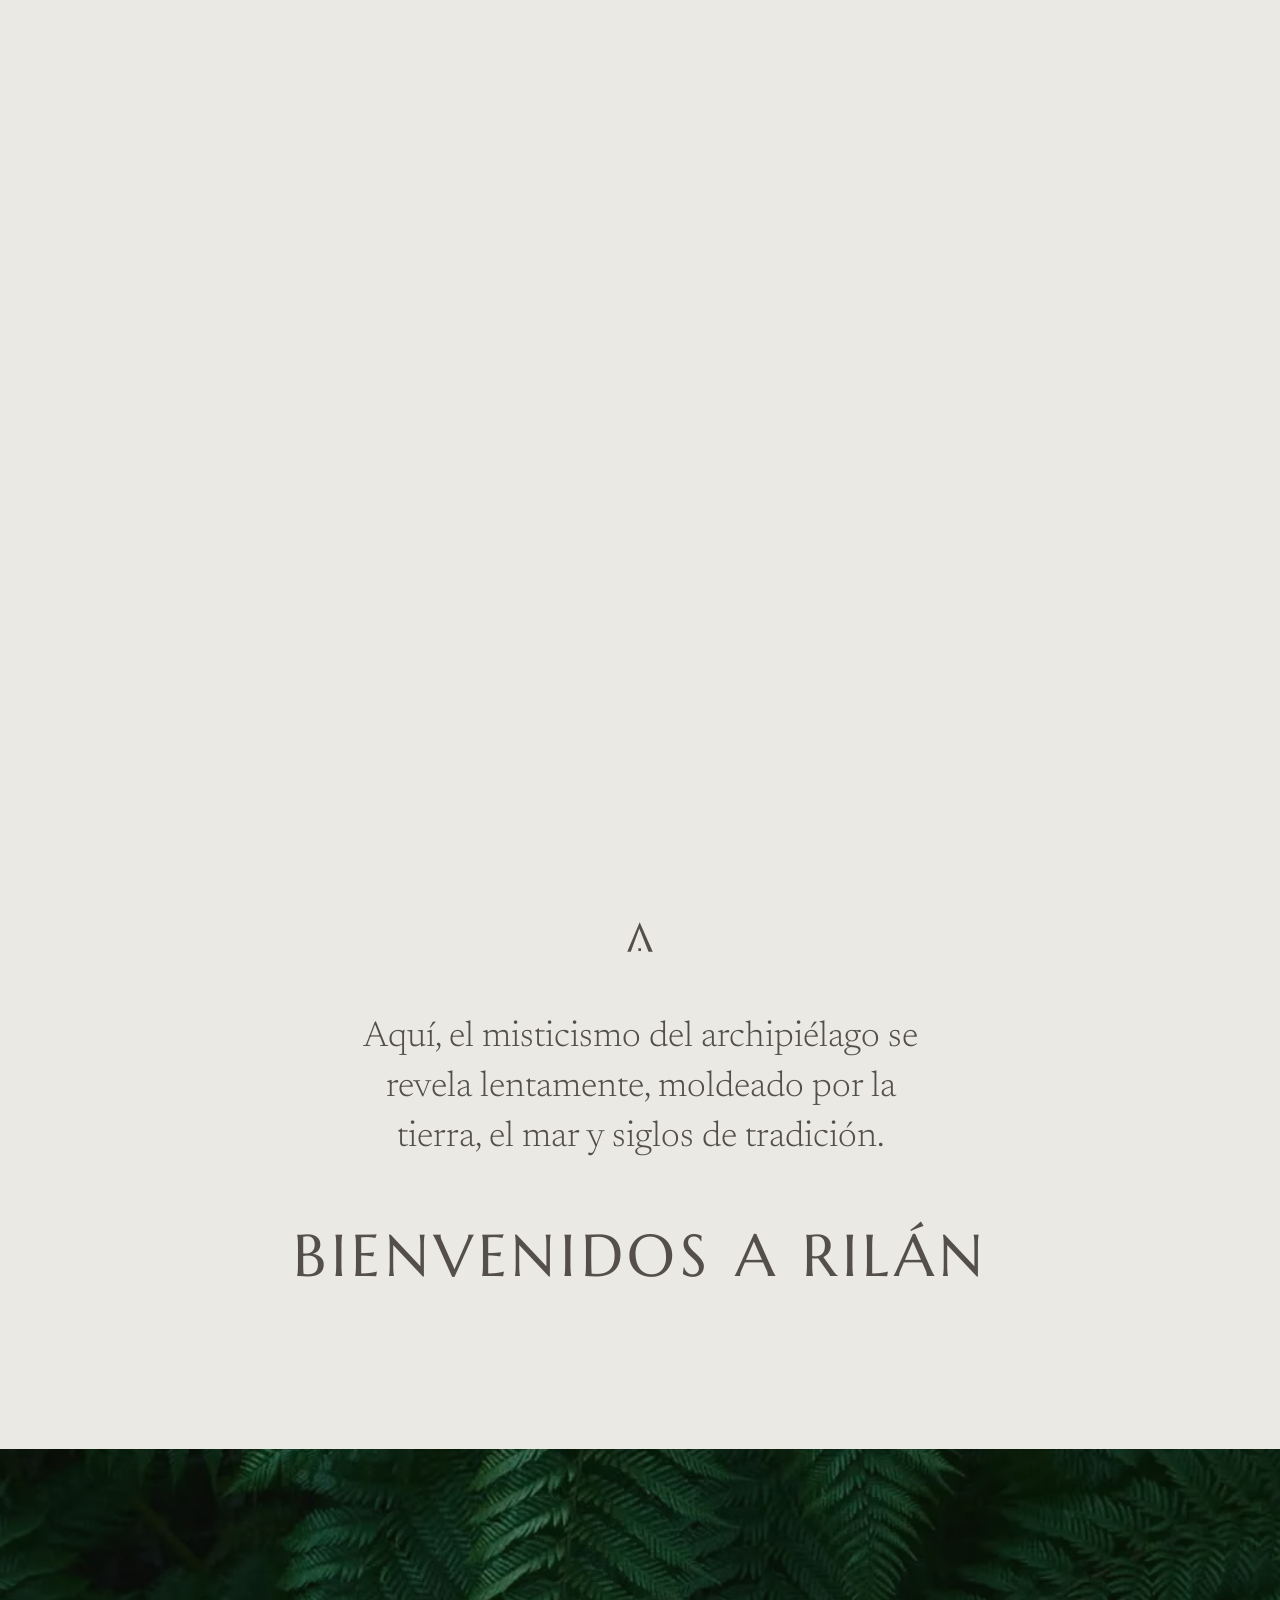
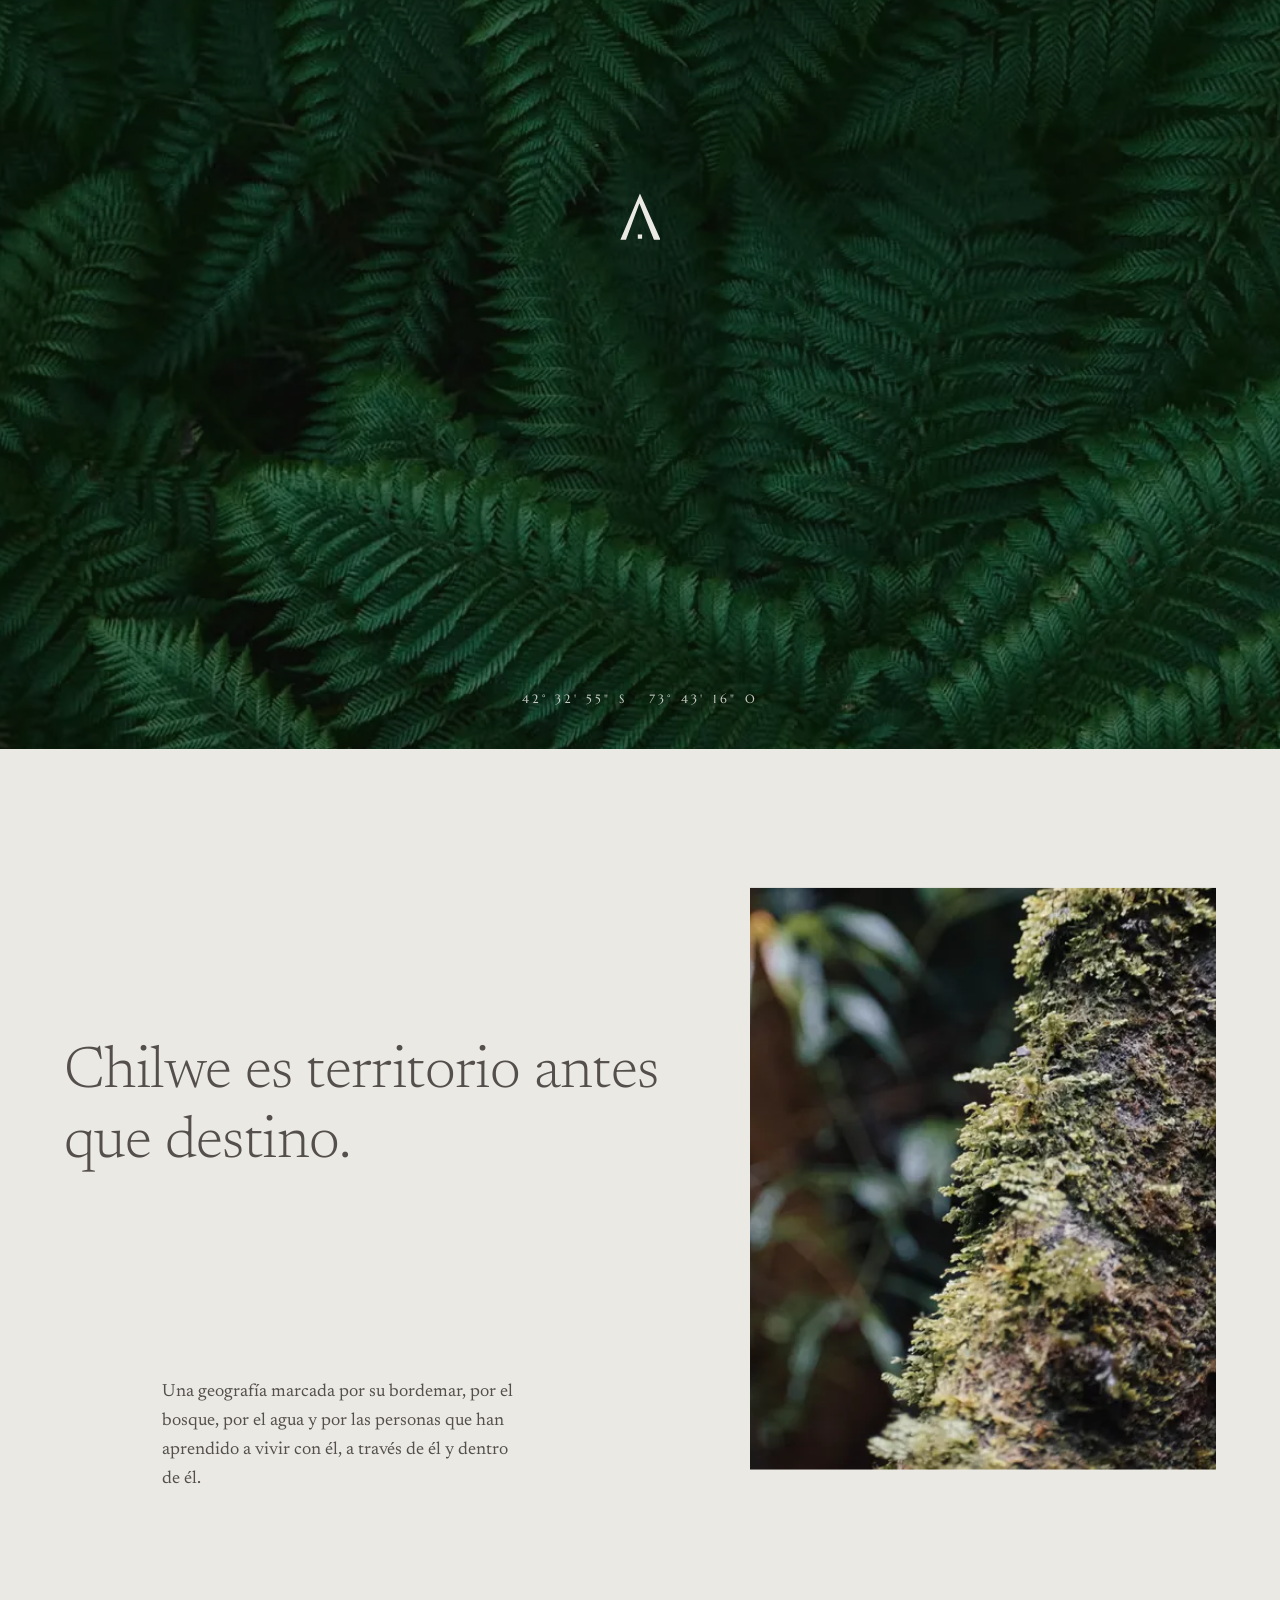
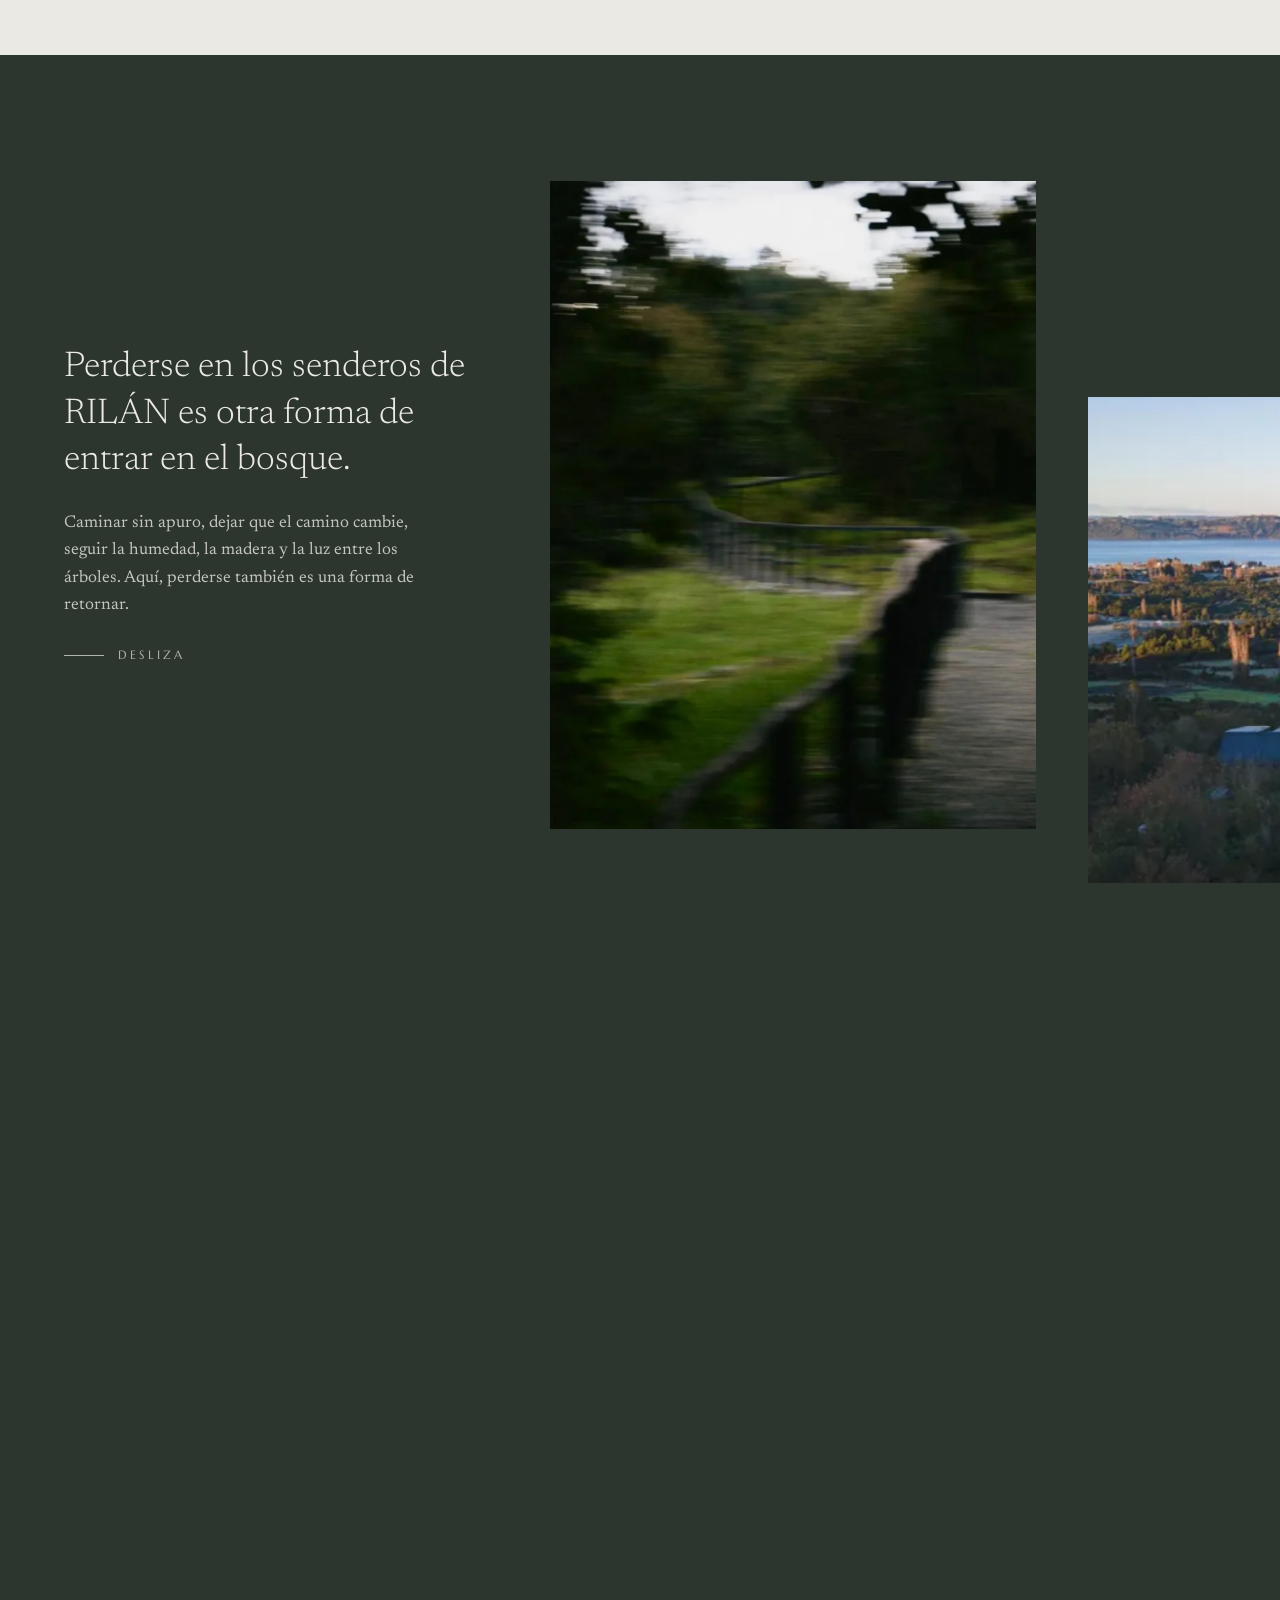
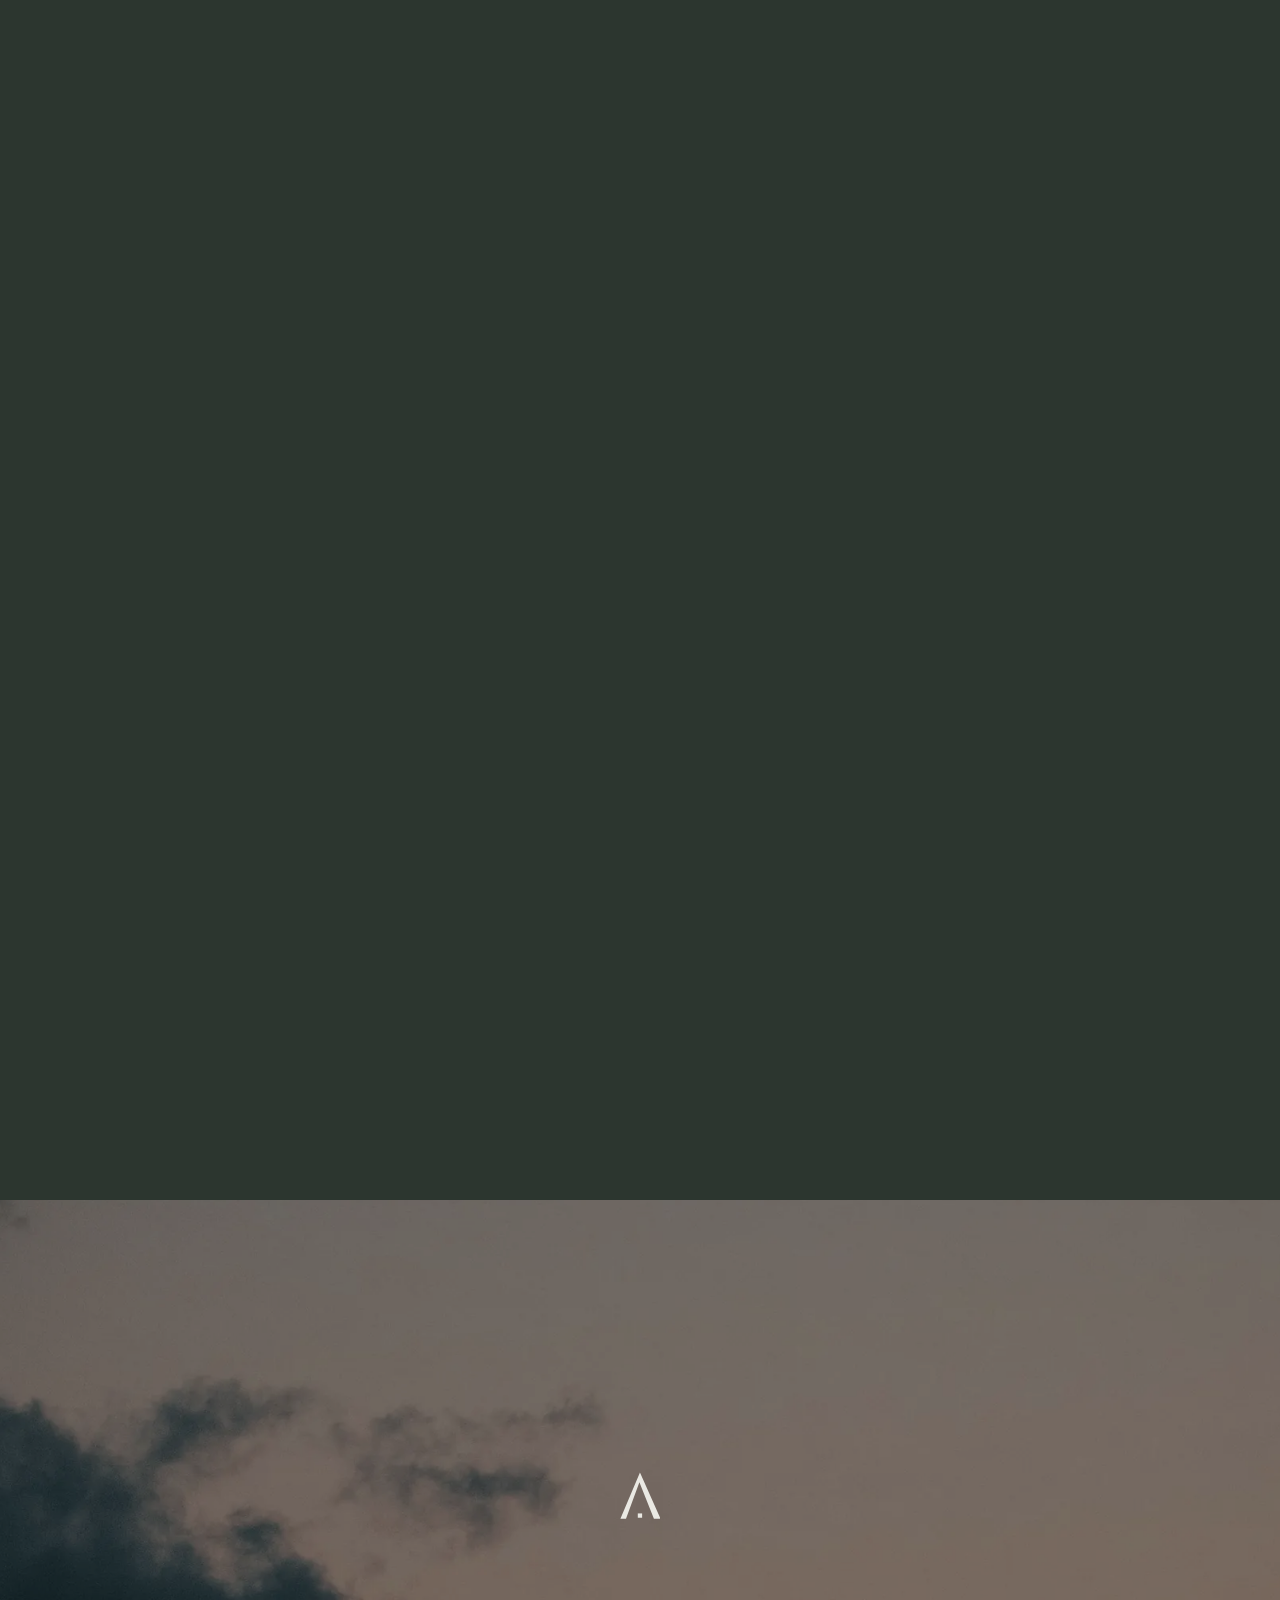
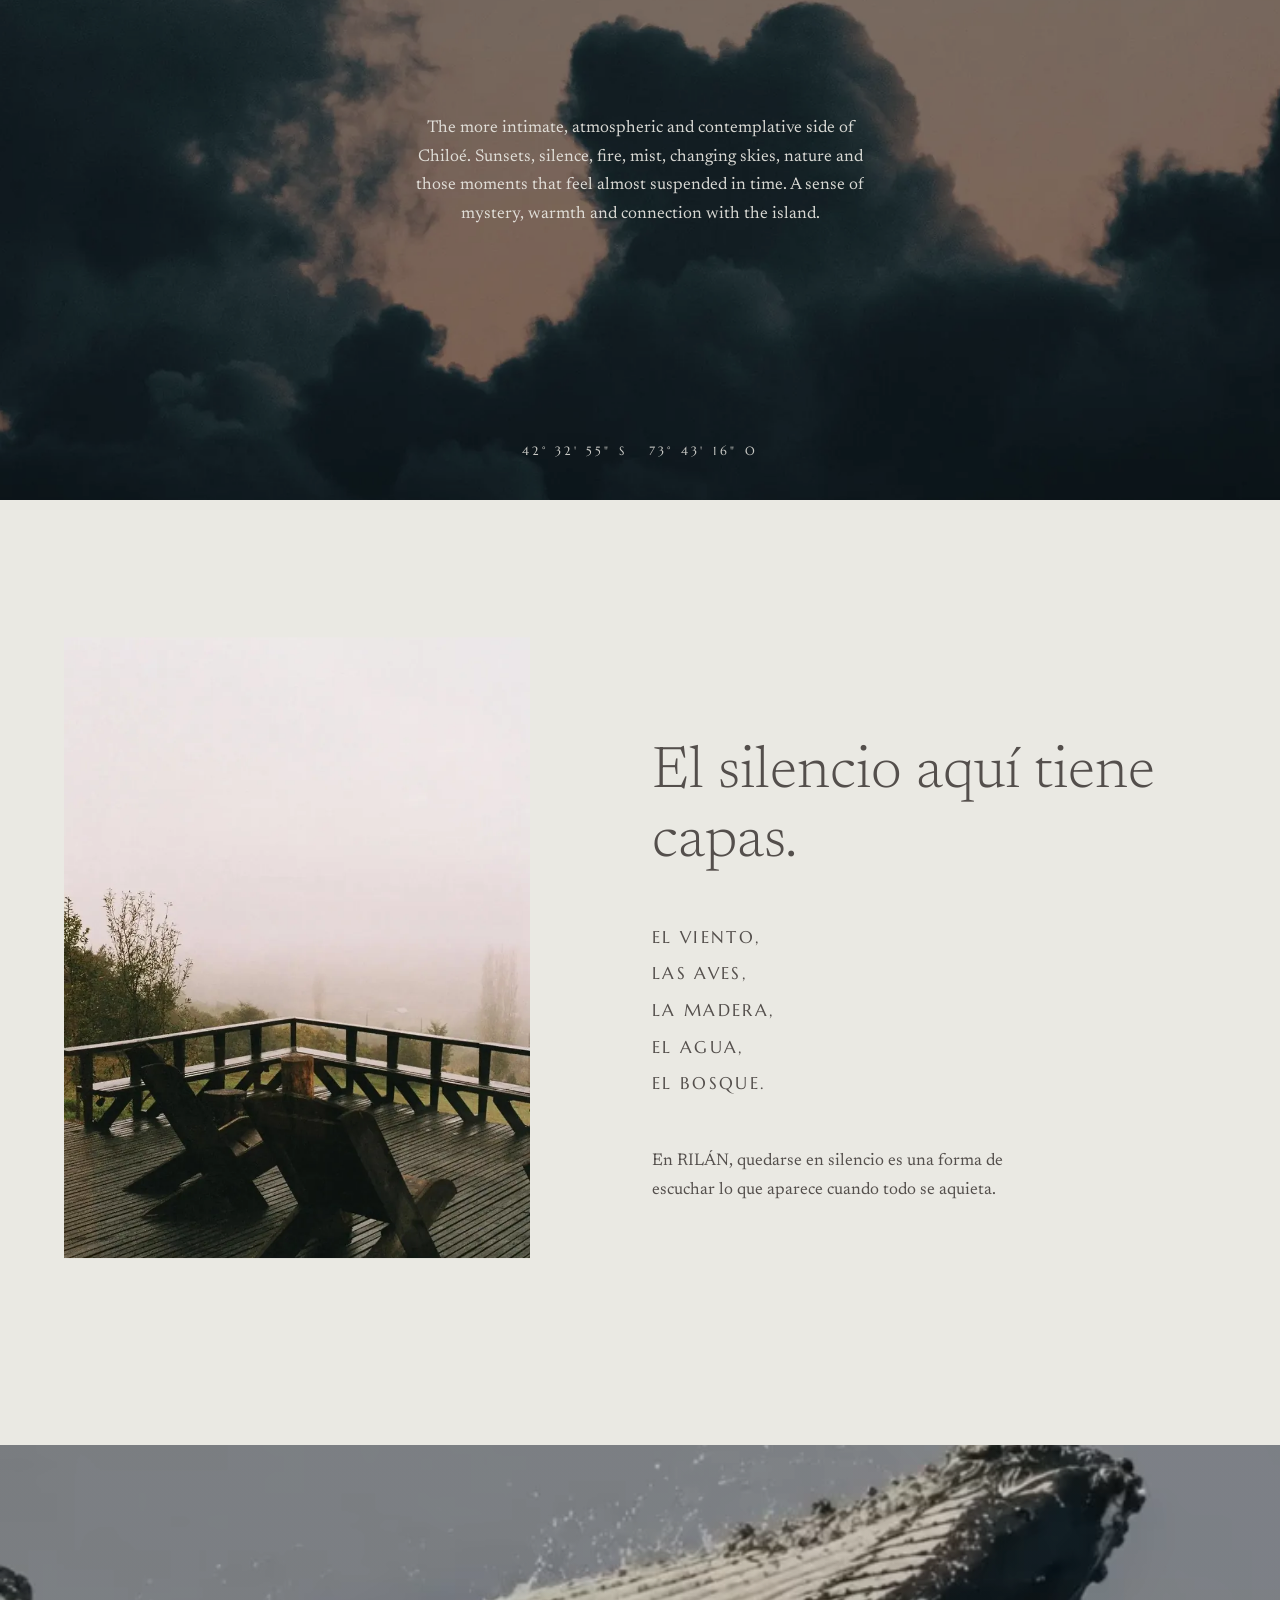
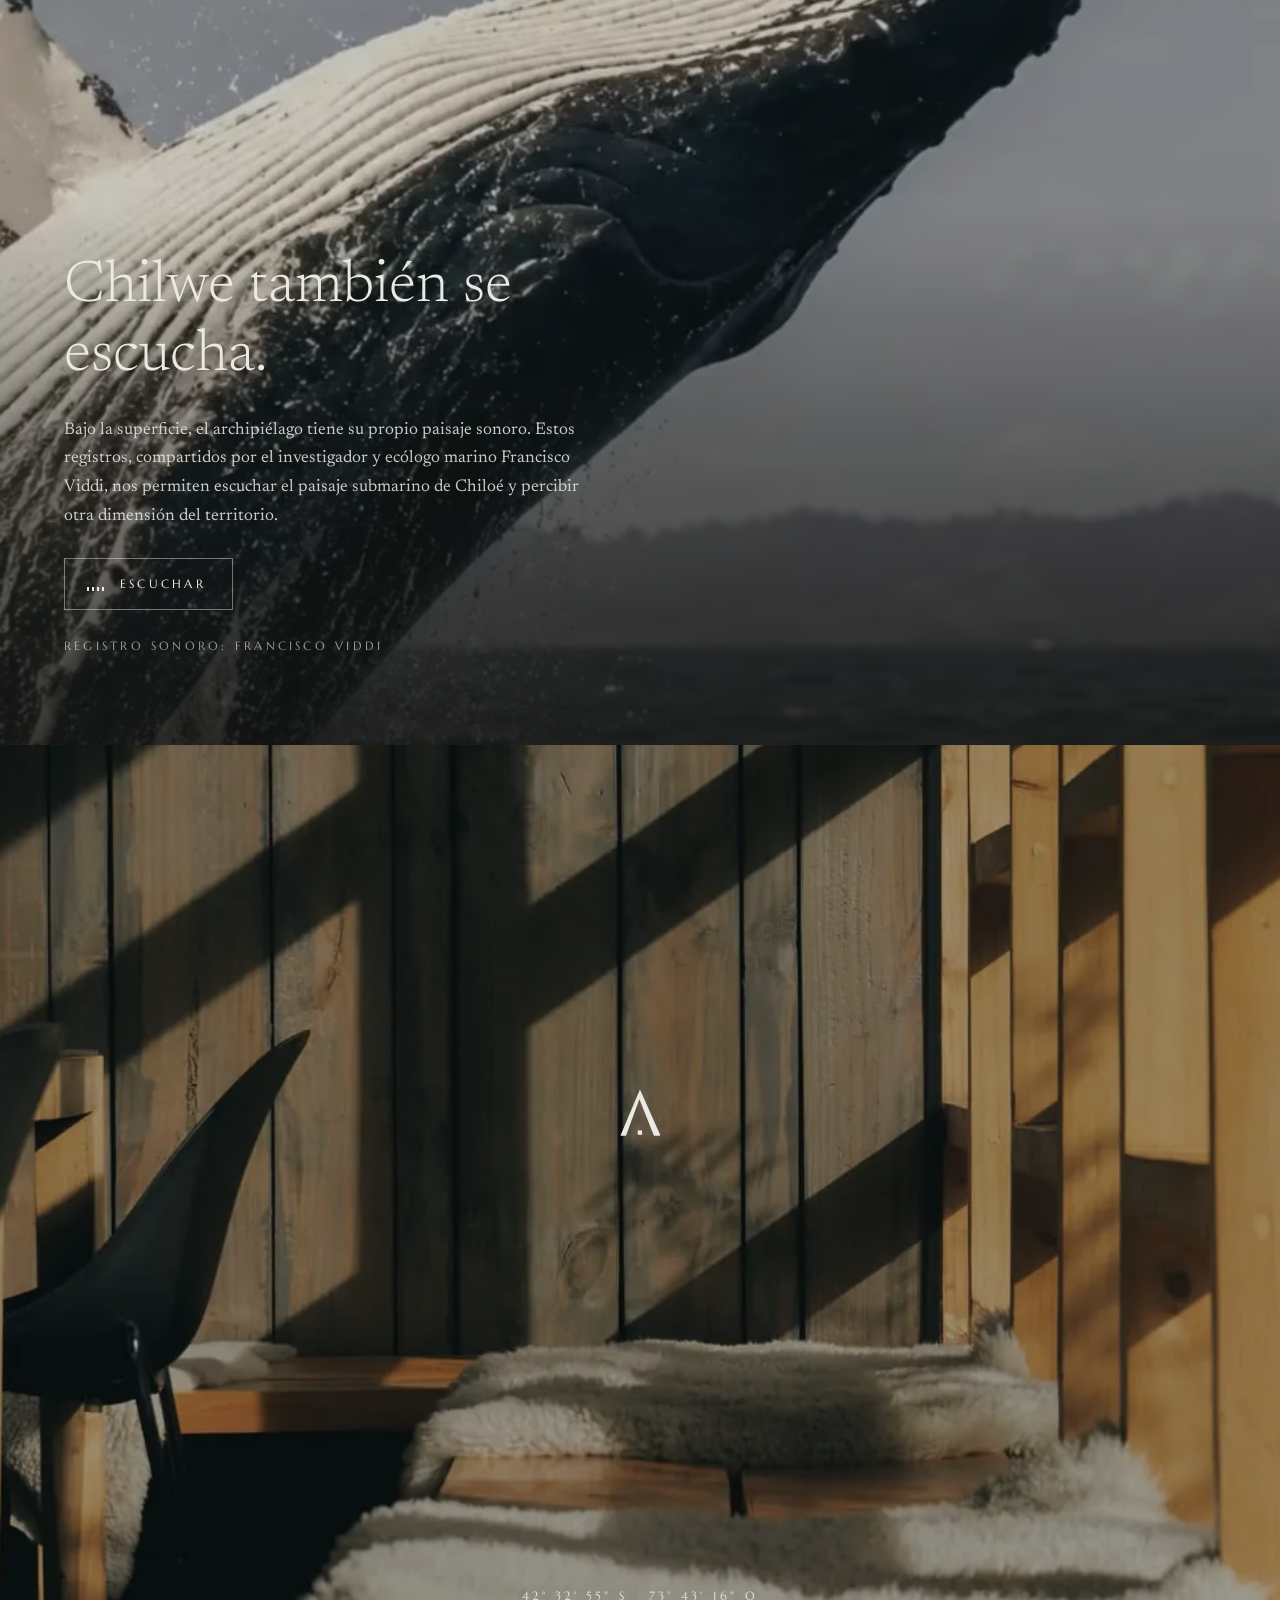
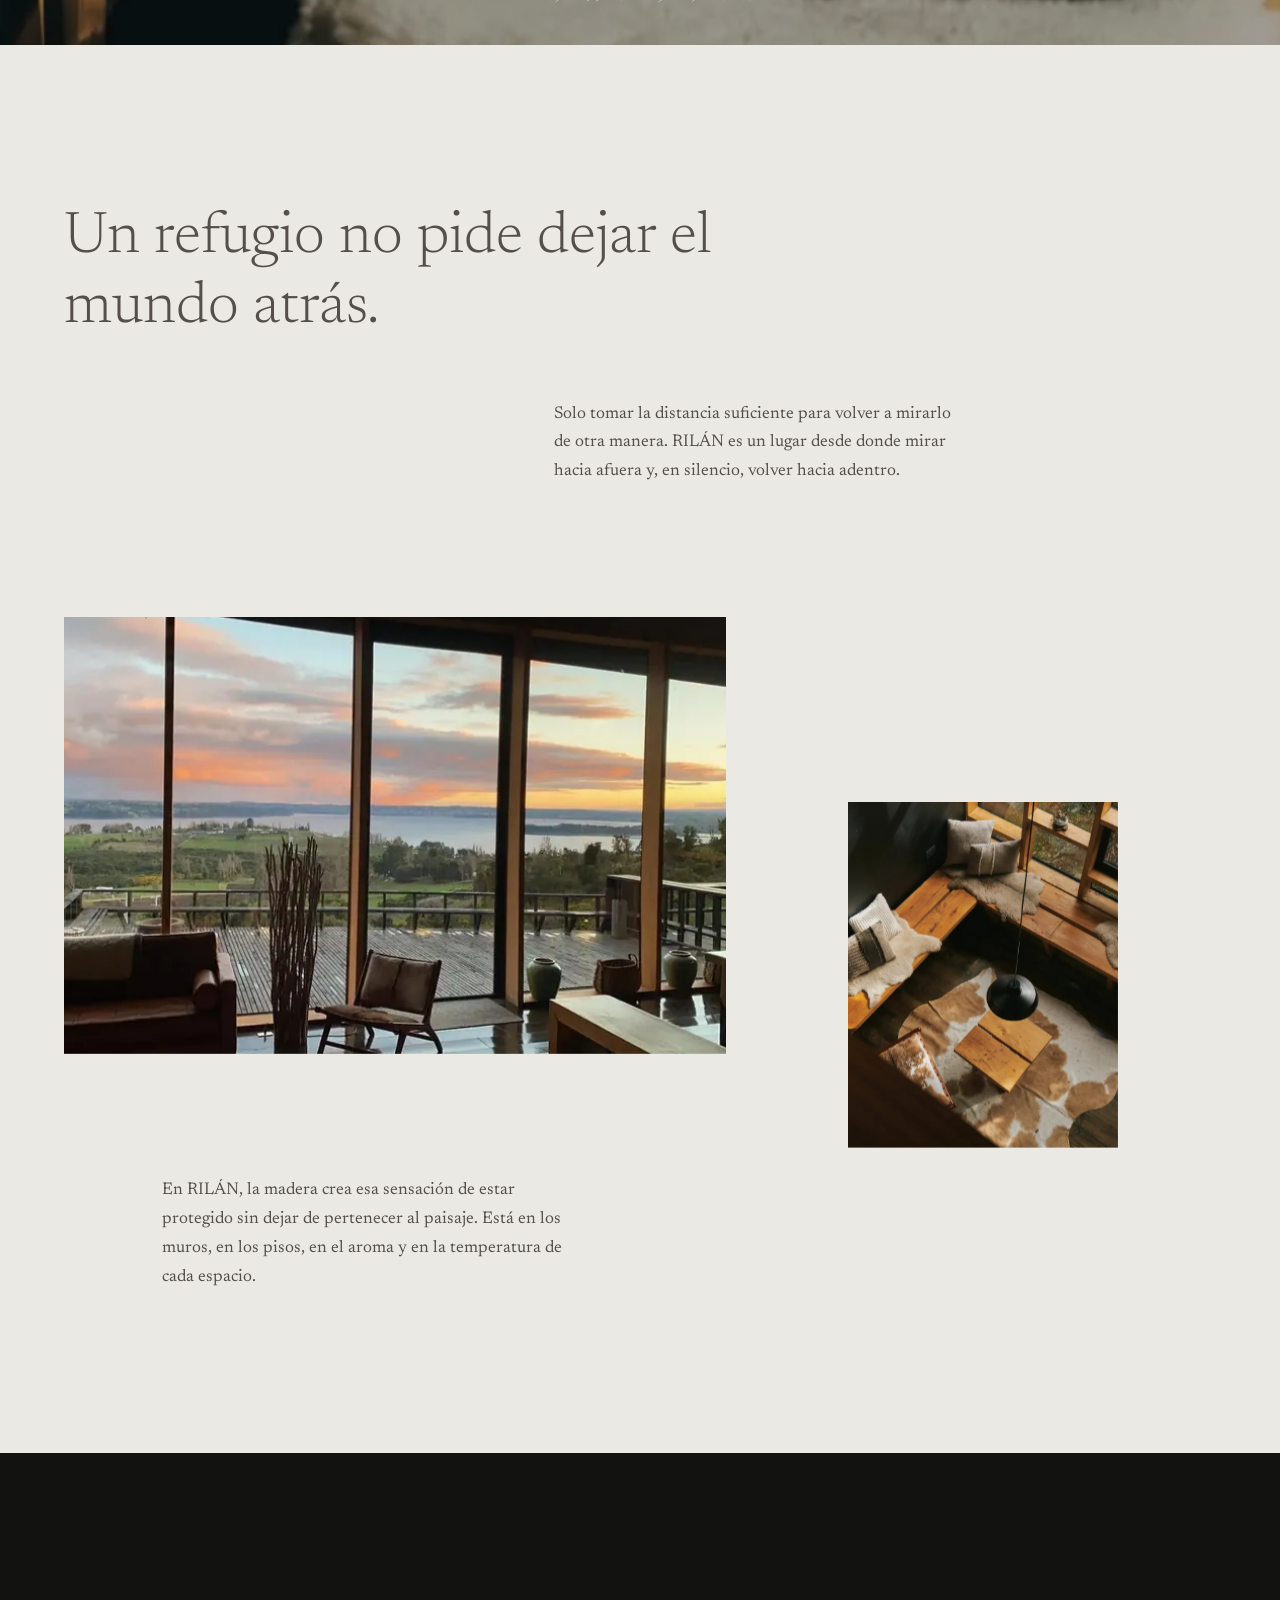
==== commit d2820e77: "Mapa con Leaflet: marcador anclado al hotel, zoom con botones, dos dedos en táctil y botón Volver al" ====
--- a/index.html
+++ b/index.html
@@ -20,6 +20,7 @@
 <link rel="preload" href="assets/fonts/newsreader-latin-400-italic.woff2" as="font" type="font/woff2" crossorigin>
 <link rel="preload" as="image" type="image/webp" imagesrcset="assets/img/web_rilan_35-s.webp 800w, assets/img/web_rilan_35-l.webp 1800w" imagesizes="100vw">
 <link rel="stylesheet" href="vendor/swiper-bundle.min.css" media="print" onload="this.media='all'">
+<link rel="stylesheet" href="vendor/leaflet.css" media="print" onload="this.media='all'">
 <link rel="stylesheet" href="css/main.css">
 <script>document.documentElement.classList.add('js');</script>
 </head>
@@ -483,8 +484,11 @@
 <section class="arrive" id="llegar" data-theme="dark" aria-labelledby="t-arrive">
   <div class="arrive__map">
     <img class="arrive__fallback" src="assets/img/web_rilan_47-l.webp" srcset="assets/img/web_rilan_47-s.webp 800w, assets/img/web_rilan_47-l.webp 1800w" sizes="(min-width: 900px) 54vw, 100vw" width="3000" height="1688" alt="" loading="lazy" decoding="async" style="background-image:url([data-uri])" >
-    <iframe title="Mapa: RILÁN en la península de Rilán, Chiloé" data-title-en="Map: RILÁN on the Rilán Peninsula, Chiloé" loading="lazy" data-src="https://www.openstreetmap.org/export/embed.html?bbox=-73.86%2C-42.62%2C-73.58%2C-42.47&amp;layer=mapnik&amp;marker=-42.5486%2C-73.7211"></iframe>
-    <span class="arrive__pin" aria-hidden="true"></span>
+    <div class="arrive__leaflet" data-map data-lat="-42.5486" data-lng="-73.7211" data-zoom="12" role="region" aria-label="Mapa: RILÁN en la península de Rilán, Chiloé" data-aria-en="Map: RILÁN on the Rilán Peninsula, Chiloé"></div>
+    <p class="arrive__hint t-label" data-map-hint aria-hidden="true">
+      <span data-hint="wheel"><span data-l="es">Usa + y − para acercar el mapa</span><span data-l="en">Use + and − to zoom the map</span></span>
+      <span data-hint="touch"><span data-l="es">Usa dos dedos para mover el mapa</span><span data-l="en">Use two fingers to move the map</span></span>
+    </p>
   </div>
   <div class="arrive__text">
     <h2 class="arrive__title t-display" id="t-arrive" data-lines><span data-l="es">Cómo llegar</span><span data-l="en">Getting here</span></h2>
--- a/vendor/leaflet.css
+++ b/vendor/leaflet.css
@@ -0,0 +1,661 @@
+/* required styles */
+
+.leaflet-pane,
+.leaflet-tile,
+.leaflet-marker-icon,
+.leaflet-marker-shadow,
+.leaflet-tile-container,
+.leaflet-pane > svg,
+.leaflet-pane > canvas,
+.leaflet-zoom-box,
+.leaflet-image-layer,
+.leaflet-layer {
+	position: absolute;
+	left: 0;
+	top: 0;
+	}
+.leaflet-container {
+	overflow: hidden;
+	}
+.leaflet-tile,
+.leaflet-marker-icon,
+.leaflet-marker-shadow {
+	-webkit-user-select: none;
+	   -moz-user-select: none;
+	        user-select: none;
+	  -webkit-user-drag: none;
+	}
+/* Prevents IE11 from highlighting tiles in blue */
+.leaflet-tile::selection {
+	background: transparent;
+}
+/* Safari renders non-retina tile on retina better with this, but Chrome is worse */
+.leaflet-safari .leaflet-tile {
+	image-rendering: -webkit-optimize-contrast;
+	}
+/* hack that prevents hw layers "stretching" when loading new tiles */
+.leaflet-safari .leaflet-tile-container {
+	width: 1600px;
+	height: 1600px;
+	-webkit-transform-origin: 0 0;
+	}
+.leaflet-marker-icon,
+.leaflet-marker-shadow {
+	display: block;
+	}
+/* .leaflet-container svg: reset svg max-width decleration shipped in Joomla! (joomla.org) 3.x */
+/* .leaflet-container img: map is broken in FF if you have max-width: 100% on tiles */
+.leaflet-container .leaflet-overlay-pane svg {
+	max-width: none !important;
+	max-height: none !important;
+	}
+.leaflet-container .leaflet-marker-pane img,
+.leaflet-container .leaflet-shadow-pane img,
+.leaflet-container .leaflet-tile-pane img,
+.leaflet-container img.leaflet-image-layer,
+.leaflet-container .leaflet-tile {
+	max-width: none !important;
+	max-height: none !important;
+	width: auto;
+	padding: 0;
+	}
+
+.leaflet-container img.leaflet-tile {
+	/* See: https://bugs.chromium.org/p/chromium/issues/detail?id=600120 */
+	mix-blend-mode: plus-lighter;
+}
+
+.leaflet-container.leaflet-touch-zoom {
+	-ms-touch-action: pan-x pan-y;
+	touch-action: pan-x pan-y;
+	}
+.leaflet-container.leaflet-touch-drag {
+	-ms-touch-action: pinch-zoom;
+	/* Fallback for FF which doesn't support pinch-zoom */
+	touch-action: none;
+	touch-action: pinch-zoom;
+}
+.leaflet-container.leaflet-touch-drag.leaflet-touch-zoom {
+	-ms-touch-action: none;
+	touch-action: none;
+}
+.leaflet-container {
+	-webkit-tap-highlight-color: transparent;
+}
+.leaflet-container a {
+	-webkit-tap-highlight-color: rgba(51, 181, 229, 0.4);
+}
+.leaflet-tile {
+	filter: inherit;
+	visibility: hidden;
+	}
+.leaflet-tile-loaded {
+	visibility: inherit;
+	}
+.leaflet-zoom-box {
+	width: 0;
+	height: 0;
+	-moz-box-sizing: border-box;
+	     box-sizing: border-box;
+	z-index: 800;
+	}
+/* workaround for https://bugzilla.mozilla.org/show_bug.cgi?id=888319 */
+.leaflet-overlay-pane svg {
+	-moz-user-select: none;
+	}
+
+.leaflet-pane         { z-index: 400; }
+
+.leaflet-tile-pane    { z-index: 200; }
+.leaflet-overlay-pane { z-index: 400; }
+.leaflet-shadow-pane  { z-index: 500; }
+.leaflet-marker-pane  { z-index: 600; }
+.leaflet-tooltip-pane   { z-index: 650; }
+.leaflet-popup-pane   { z-index: 700; }
+
+.leaflet-map-pane canvas { z-index: 100; }
+.leaflet-map-pane svg    { z-index: 200; }
+
+.leaflet-vml-shape {
+	width: 1px;
+	height: 1px;
+	}
+.lvml {
+	behavior: url(#default#VML);
+	display: inline-block;
+	position: absolute;
+	}
+
+
+/* control positioning */
+
+.leaflet-control {
+	position: relative;
+	z-index: 800;
+	pointer-events: visiblePainted; /* IE 9-10 doesn't have auto */
+	pointer-events: auto;
+	}
+.leaflet-top,
+.leaflet-bottom {
+	position: absolute;
+	z-index: 1000;
+	pointer-events: none;
+	}
+.leaflet-top {
+	top: 0;
+	}
+.leaflet-right {
+	right: 0;
+	}
+.leaflet-bottom {
+	bottom: 0;
+	}
+.leaflet-left {
+	left: 0;
+	}
+.leaflet-control {
+	float: left;
+	clear: both;
+	}
+.leaflet-right .leaflet-control {
+	float: right;
+	}
+.leaflet-top .leaflet-control {
+	margin-top: 10px;
+	}
+.leaflet-bottom .leaflet-control {
+	margin-bottom: 10px;
+	}
+.leaflet-left .leaflet-control {
+	margin-left: 10px;
+	}
+.leaflet-right .leaflet-control {
+	margin-right: 10px;
+	}
+
+
+/* zoom and fade animations */
+
+.leaflet-fade-anim .leaflet-popup {
+	opacity: 0;
+	-webkit-transition: opacity 0.2s linear;
+	   -moz-transition: opacity 0.2s linear;
+	        transition: opacity 0.2s linear;
+	}
+.leaflet-fade-anim .leaflet-map-pane .leaflet-popup {
+	opacity: 1;
+	}
+.leaflet-zoom-animated {
+	-webkit-transform-origin: 0 0;
+	    -ms-transform-origin: 0 0;
+	        transform-origin: 0 0;
+	}
+svg.leaflet-zoom-animated {
+	will-change: transform;
+}
+
+.leaflet-zoom-anim .leaflet-zoom-animated {
+	-webkit-transition: -webkit-transform 0.25s cubic-bezier(0,0,0.25,1);
+	   -moz-transition:    -moz-transform 0.25s cubic-bezier(0,0,0.25,1);
+	        transition:         transform 0.25s cubic-bezier(0,0,0.25,1);
+	}
+.leaflet-zoom-anim .leaflet-tile,
+.leaflet-pan-anim .leaflet-tile {
+	-webkit-transition: none;
+	   -moz-transition: none;
+	        transition: none;
+	}
+
+.leaflet-zoom-anim .leaflet-zoom-hide {
+	visibility: hidden;
+	}
+
+
+/* cursors */
+
+.leaflet-interactive {
+	cursor: pointer;
+	}
+.leaflet-grab {
+	cursor: -webkit-grab;
+	cursor:    -moz-grab;
+	cursor:         grab;
+	}
+.leaflet-crosshair,
+.leaflet-crosshair .leaflet-interactive {
+	cursor: crosshair;
+	}
+.leaflet-popup-pane,
+.leaflet-control {
+	cursor: auto;
+	}
+.leaflet-dragging .leaflet-grab,
+.leaflet-dragging .leaflet-grab .leaflet-interactive,
+.leaflet-dragging .leaflet-marker-draggable {
+	cursor: move;
+	cursor: -webkit-grabbing;
+	cursor:    -moz-grabbing;
+	cursor:         grabbing;
+	}
+
+/* marker & overlays interactivity */
+.leaflet-marker-icon,
+.leaflet-marker-shadow,
+.leaflet-image-layer,
+.leaflet-pane > svg path,
+.leaflet-tile-container {
+	pointer-events: none;
+	}
+
+.leaflet-marker-icon.leaflet-interactive,
+.leaflet-image-layer.leaflet-interactive,
+.leaflet-pane > svg path.leaflet-interactive,
+svg.leaflet-image-layer.leaflet-interactive path {
+	pointer-events: visiblePainted; /* IE 9-10 doesn't have auto */
+	pointer-events: auto;
+	}
+
+/* visual tweaks */
+
+.leaflet-container {
+	background: #ddd;
+	outline-offset: 1px;
+	}
+.leaflet-container a {
+	color: #0078A8;
+	}
+.leaflet-zoom-box {
+	border: 2px dotted #38f;
+	background: rgba(255,255,255,0.5);
+	}
+
+
+/* general typography */
+.leaflet-container {
+	font-family: "Helvetica Neue", Arial, Helvetica, sans-serif;
+	font-size: 12px;
+	font-size: 0.75rem;
+	line-height: 1.5;
+	}
+
+
+/* general toolbar styles */
+
+.leaflet-bar {
+	box-shadow: 0 1px 5px rgba(0,0,0,0.65);
+	border-radius: 4px;
+	}
+.leaflet-bar a {
+	background-color: #fff;
+	border-bottom: 1px solid #ccc;
+	width: 26px;
+	height: 26px;
+	line-height: 26px;
+	display: block;
+	text-align: center;
+	text-decoration: none;
+	color: black;
+	}
+.leaflet-bar a,
+.leaflet-control-layers-toggle {
+	background-position: 50% 50%;
+	background-repeat: no-repeat;
+	display: block;
+	}
+.leaflet-bar a:hover,
+.leaflet-bar a:focus {
+	background-color: #f4f4f4;
+	}
+.leaflet-bar a:first-child {
+	border-top-left-radius: 4px;
+	border-top-right-radius: 4px;
+	}
+.leaflet-bar a:last-child {
+	border-bottom-left-radius: 4px;
+	border-bottom-right-radius: 4px;
+	border-bottom: none;
+	}
+.leaflet-bar a.leaflet-disabled {
+	cursor: default;
+	background-color: #f4f4f4;
+	color: #bbb;
+	}
+
+.leaflet-touch .leaflet-bar a {
+	width: 30px;
+	height: 30px;
+	line-height: 30px;
+	}
+.leaflet-touch .leaflet-bar a:first-child {
+	border-top-left-radius: 2px;
+	border-top-right-radius: 2px;
+	}
+.leaflet-touch .leaflet-bar a:last-child {
+	border-bottom-left-radius: 2px;
+	border-bottom-right-radius: 2px;
+	}
+
+/* zoom control */
+
+.leaflet-control-zoom-in,
+.leaflet-control-zoom-out {
+	font: bold 18px 'Lucida Console', Monaco, monospace;
+	text-indent: 1px;
+	}
+
+.leaflet-touch .leaflet-control-zoom-in, .leaflet-touch .leaflet-control-zoom-out  {
+	font-size: 22px;
+	}
+
+
+/* layers control */
+
+.leaflet-control-layers {
+	box-shadow: 0 1px 5px rgba(0,0,0,0.4);
+	background: #fff;
+	border-radius: 5px;
+	}
+.leaflet-control-layers-toggle {
+	background-image: url(images/layers.png);
+	width: 36px;
+	height: 36px;
+	}
+.leaflet-retina .leaflet-control-layers-toggle {
+	background-image: url(images/layers-2x.png);
+	background-size: 26px 26px;
+	}
+.leaflet-touch .leaflet-control-layers-toggle {
+	width: 44px;
+	height: 44px;
+	}
+.leaflet-control-layers .leaflet-control-layers-list,
+.leaflet-control-layers-expanded .leaflet-control-layers-toggle {
+	display: none;
+	}
+.leaflet-control-layers-expanded .leaflet-control-layers-list {
+	display: block;
+	position: relative;
+	}
+.leaflet-control-layers-expanded {
+	padding: 6px 10px 6px 6px;
+	color: #333;
+	background: #fff;
+	}
+.leaflet-control-layers-scrollbar {
+	overflow-y: scroll;
+	overflow-x: hidden;
+	padding-right: 5px;
+	}
+.leaflet-control-layers-selector {
+	margin-top: 2px;
+	position: relative;
+	top: 1px;
+	}
+.leaflet-control-layers label {
+	display: block;
+	font-size: 13px;
+	font-size: 1.08333em;
+	}
+.leaflet-control-layers-separator {
+	height: 0;
+	border-top: 1px solid #ddd;
+	margin: 5px -10px 5px -6px;
+	}
+
+/* Default icon URLs */
+.leaflet-default-icon-path { /* used only in path-guessing heuristic, see L.Icon.Default */
+	background-image: url(images/marker-icon.png);
+	}
+
+
+/* attribution and scale controls */
+
+.leaflet-container .leaflet-control-attribution {
+	background: #fff;
+	background: rgba(255, 255, 255, 0.8);
+	margin: 0;
+	}
+.leaflet-control-attribution,
+.leaflet-control-scale-line {
+	padding: 0 5px;
+	color: #333;
+	line-height: 1.4;
+	}
+.leaflet-control-attribution a {
+	text-decoration: none;
+	}
+.leaflet-control-attribution a:hover,
+.leaflet-control-attribution a:focus {
+	text-decoration: underline;
+	}
+.leaflet-attribution-flag {
+	display: inline !important;
+	vertical-align: baseline !important;
+	width: 1em;
+	height: 0.6669em;
+	}
+.leaflet-left .leaflet-control-scale {
+	margin-left: 5px;
+	}
+.leaflet-bottom .leaflet-control-scale {
+	margin-bottom: 5px;
+	}
+.leaflet-control-scale-line {
+	border: 2px solid #777;
+	border-top: none;
+	line-height: 1.1;
+	padding: 2px 5px 1px;
+	white-space: nowrap;
+	-moz-box-sizing: border-box;
+	     box-sizing: border-box;
+	background: rgba(255, 255, 255, 0.8);
+	text-shadow: 1px 1px #fff;
+	}
+.leaflet-control-scale-line:not(:first-child) {
+	border-top: 2px solid #777;
+	border-bottom: none;
+	margin-top: -2px;
+	}
+.leaflet-control-scale-line:not(:first-child):not(:last-child) {
+	border-bottom: 2px solid #777;
+	}
+
+.leaflet-touch .leaflet-control-attribution,
+.leaflet-touch .leaflet-control-layers,
+.leaflet-touch .leaflet-bar {
+	box-shadow: none;
+	}
+.leaflet-touch .leaflet-control-layers,
+.leaflet-touch .leaflet-bar {
+	border: 2px solid rgba(0,0,0,0.2);
+	background-clip: padding-box;
+	}
+
+
+/* popup */
+
+.leaflet-popup {
+	position: absolute;
+	text-align: center;
+	margin-bottom: 20px;
+	}
+.leaflet-popup-content-wrapper {
+	padding: 1px;
+	text-align: left;
+	border-radius: 12px;
+	}
+.leaflet-popup-content {
+	margin: 13px 24px 13px 20px;
+	line-height: 1.3;
+	font-size: 13px;
+	font-size: 1.08333em;
+	min-height: 1px;
+	}
+.leaflet-popup-content p {
+	margin: 17px 0;
+	margin: 1.3em 0;
+	}
+.leaflet-popup-tip-container {
+	width: 40px;
+	height: 20px;
+	position: absolute;
+	left: 50%;
+	margin-top: -1px;
+	margin-left: -20px;
+	overflow: hidden;
+	pointer-events: none;
+	}
+.leaflet-popup-tip {
+	width: 17px;
+	height: 17px;
+	padding: 1px;
+
+	margin: -10px auto 0;
+	pointer-events: auto;
+
+	-webkit-transform: rotate(45deg);
+	   -moz-transform: rotate(45deg);
+	    -ms-transform: rotate(45deg);
+	        transform: rotate(45deg);
+	}
+.leaflet-popup-content-wrapper,
+.leaflet-popup-tip {
+	background: white;
+	color: #333;
+	box-shadow: 0 3px 14px rgba(0,0,0,0.4);
+	}
+.leaflet-container a.leaflet-popup-close-button {
+	position: absolute;
+	top: 0;
+	right: 0;
+	border: none;
+	text-align: center;
+	width: 24px;
+	height: 24px;
+	font: 16px/24px Tahoma, Verdana, sans-serif;
+	color: #757575;
+	text-decoration: none;
+	background: transparent;
+	}
+.leaflet-container a.leaflet-popup-close-button:hover,
+.leaflet-container a.leaflet-popup-close-button:focus {
+	color: #585858;
+	}
+.leaflet-popup-scrolled {
+	overflow: auto;
+	}
+
+.leaflet-oldie .leaflet-popup-content-wrapper {
+	-ms-zoom: 1;
+	}
+.leaflet-oldie .leaflet-popup-tip {
+	width: 24px;
+	margin: 0 auto;
+
+	-ms-filter: "progid:DXImageTransform.Microsoft.Matrix(M11=0.70710678, M12=0.70710678, M21=-0.70710678, M22=0.70710678)";
+	filter: progid:DXImageTransform.Microsoft.Matrix(M11=0.70710678, M12=0.70710678, M21=-0.70710678, M22=0.70710678);
+	}
+
+.leaflet-oldie .leaflet-control-zoom,
+.leaflet-oldie .leaflet-control-layers,
+.leaflet-oldie .leaflet-popup-content-wrapper,
+.leaflet-oldie .leaflet-popup-tip {
+	border: 1px solid #999;
+	}
+
+
+/* div icon */
+
+.leaflet-div-icon {
+	background: #fff;
+	border: 1px solid #666;
+	}
+
+
+/* Tooltip */
+/* Base styles for the element that has a tooltip */
+.leaflet-tooltip {
+	position: absolute;
+	padding: 6px;
+	background-color: #fff;
+	border: 1px solid #fff;
+	border-radius: 3px;
+	color: #222;
+	white-space: nowrap;
+	-webkit-user-select: none;
+	-moz-user-select: none;
+	-ms-user-select: none;
+	user-select: none;
+	pointer-events: none;
+	box-shadow: 0 1px 3px rgba(0,0,0,0.4);
+	}
+.leaflet-tooltip.leaflet-interactive {
+	cursor: pointer;
+	pointer-events: auto;
+	}
+.leaflet-tooltip-top:before,
+.leaflet-tooltip-bottom:before,
+.leaflet-tooltip-left:before,
+.leaflet-tooltip-right:before {
+	position: absolute;
+	pointer-events: none;
+	border: 6px solid transparent;
+	background: transparent;
+	content: "";
+	}
+
+/* Directions */
+
+.leaflet-tooltip-bottom {
+	margin-top: 6px;
+}
+.leaflet-tooltip-top {
+	margin-top: -6px;
+}
+.leaflet-tooltip-bottom:before,
+.leaflet-tooltip-top:before {
+	left: 50%;
+	margin-left: -6px;
+	}
+.leaflet-tooltip-top:before {
+	bottom: 0;
+	margin-bottom: -12px;
+	border-top-color: #fff;
+	}
+.leaflet-tooltip-bottom:before {
+	top: 0;
+	margin-top: -12px;
+	margin-left: -6px;
+	border-bottom-color: #fff;
+	}
+.leaflet-tooltip-left {
+	margin-left: -6px;
+}
+.leaflet-tooltip-right {
+	margin-left: 6px;
+}
+.leaflet-tooltip-left:before,
+.leaflet-tooltip-right:before {
+	top: 50%;
+	margin-top: -6px;
+	}
+.leaflet-tooltip-left:before {
+	right: 0;
+	margin-right: -12px;
+	border-left-color: #fff;
+	}
+.leaflet-tooltip-right:before {
+	left: 0;
+	margin-left: -12px;
+	border-right-color: #fff;
+	}
+
+/* Printing */
+
+@media print {
+	/* Prevent printers from removing background-images of controls. */
+	.leaflet-control {
+		-webkit-print-color-adjust: exact;
+		print-color-adjust: exact;
+		}
+	}
--- a/css/main.css
+++ b/css/main.css
@@ -368,9 +368,30 @@
 .arrive { background: var(--noche); display: grid; grid-template-columns: 1.15fr 1fr; min-height: 100svh; }
 .arrive__map { position: relative; overflow: hidden; background: var(--bosque); }
 .arrive__fallback { position: absolute; inset: 0; width: 100%; height: 100%; object-fit: cover; filter: grayscale(.6) brightness(.7); }
-.arrive__map iframe { position: absolute; inset: 0; width: 100%; height: 100%; border: 0; filter: grayscale(1) contrast(.95) brightness(.85); }
-.arrive__pin { position: absolute; left: 50%; top: 50%; width: 14px; height: 14px; margin: -7px 0 0 -7px; background: var(--fuego); pointer-events: none; }
-.arrive__pin::after { content: ""; position: absolute; inset: -14px; border: 1px solid var(--fuego); animation: ping 2.4s var(--ease-out) infinite; }
+.arrive__leaflet { position: absolute; inset: 0; z-index: 1; background: transparent; font-family: var(--f-display); }
+.arrive__leaflet .leaflet-tile-pane { filter: grayscale(1) contrast(.95) brightness(.85); }
+.arrive__leaflet.leaflet-container { background: transparent; outline-offset: -6px; }
+/* marcador: el cuadrado pulsante va anclado a las coordenadas del hotel */
+.rilan-pin { position: relative; }
+.rilan-pin i { position: absolute; left: 50%; top: 50%; width: 14px; height: 14px; margin: -7px 0 0 -7px; background: var(--fuego); }
+.rilan-pin i::after { content: ""; position: absolute; inset: -14px; border: 1px solid var(--fuego); animation: ping 2.4s var(--ease-out) infinite; }
+/* controles con la estética de la marca */
+.arrive__leaflet .leaflet-bar { border: 0; border-radius: 0; box-shadow: none; display: grid; gap: 6px; background: none; }
+.arrive__leaflet .leaflet-bar a, .arrive__leaflet .leaflet-bar a:hover { width: 44px; height: 44px; line-height: 42px; border-radius: 0 !important; border: 1px solid color-mix(in srgb, var(--niebla) 45%, transparent); background: rgba(18,19,17,.78); color: var(--niebla); font: 300 1.4rem/42px var(--f-text); transition: background .3s var(--ease-out), color .3s var(--ease-out); }
+.arrive__leaflet .leaflet-bar a:hover { background: var(--niebla); color: var(--noche); }
+.arrive__leaflet .leaflet-bar a.leaflet-disabled { opacity: .35; }
+.arrive__leaflet .leaflet-control-zoom { margin: 20px 0 0 20px; }
+.map-home { margin: 0 20px 20px 0 !important; }
+.map-home button { display: inline-flex; align-items: center; gap: 10px; height: 44px; padding: 0 16px; background: rgba(18,19,17,.78); color: var(--niebla); border: 1px solid color-mix(in srgb, var(--niebla) 45%, transparent); font-family: var(--f-display); font-size: var(--fs-label); letter-spacing: .24em; text-transform: uppercase; transition: background .3s var(--ease-out), color .3s var(--ease-out); }
+.map-home button:hover, .map-home button:focus-visible { background: var(--niebla); color: var(--noche); }
+.map-home i { width: 8px; height: 8px; background: var(--fuego); }
+.arrive__leaflet .leaflet-control-attribution { background: rgba(18,19,17,.7); color: var(--bruma); font-family: var(--f-text); font-size: 10px; }
+.arrive__leaflet .leaflet-control-attribution a { color: var(--niebla); }
+/* aviso al intentar zoom con la rueda o mover con un dedo */
+.arrive__hint { position: absolute; inset: 0; z-index: 3; display: grid; place-items: center; text-align: center; padding: 24px; color: var(--niebla); background: rgba(18,19,17,.55); pointer-events: none; opacity: 0; transition: opacity .35s var(--ease-out); }
+.arrive__hint.is-on { opacity: 1; }
+.arrive__hint [data-hint] { display: none; }
+.arrive__hint[data-show="wheel"] [data-hint="wheel"], .arrive__hint[data-show="touch"] [data-hint="touch"] { display: inline; }
 @keyframes ping { from { transform: scale(.4); opacity: 1; } to { transform: scale(2.2); opacity: 0; } }
 .arrive__text { padding: clamp(96px, 12vh, 160px) var(--gut); display: grid; align-content: center; gap: 26px; }
 .arrive__title { font-size: var(--fs-h1); }
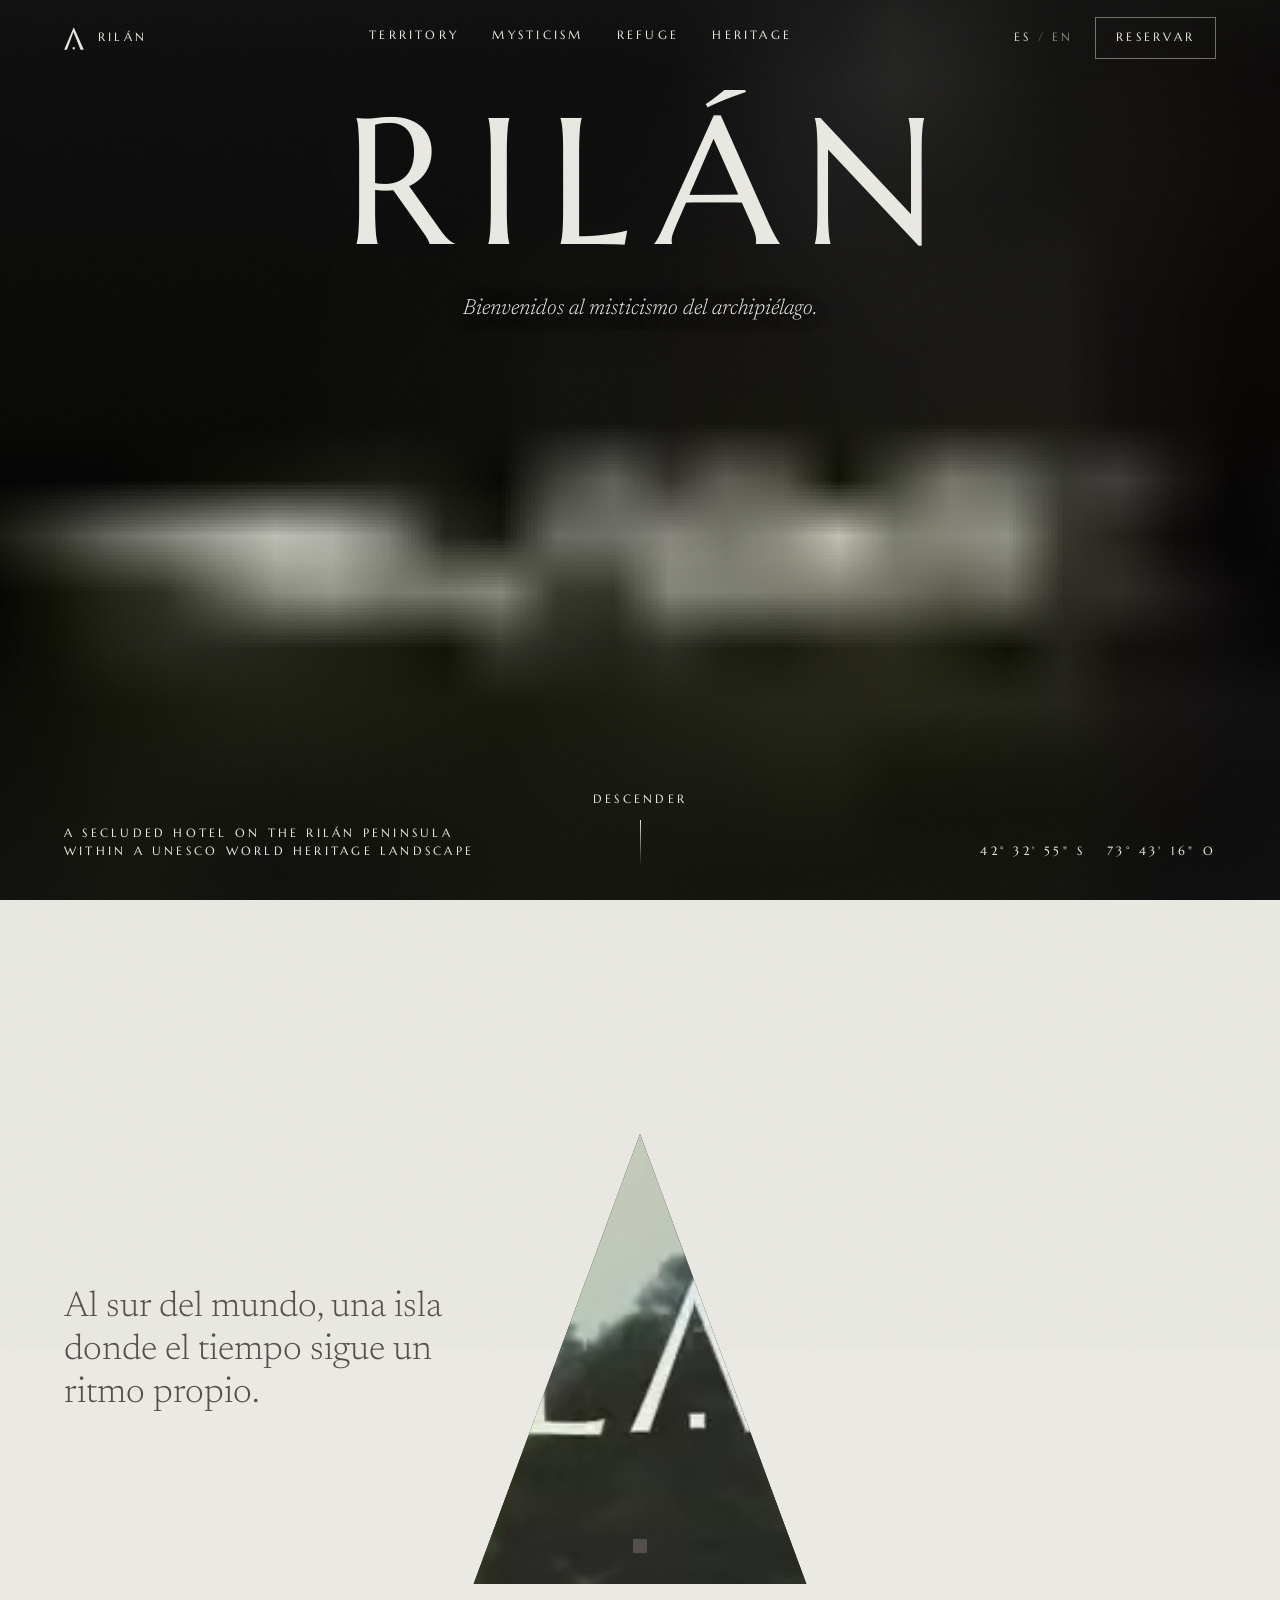
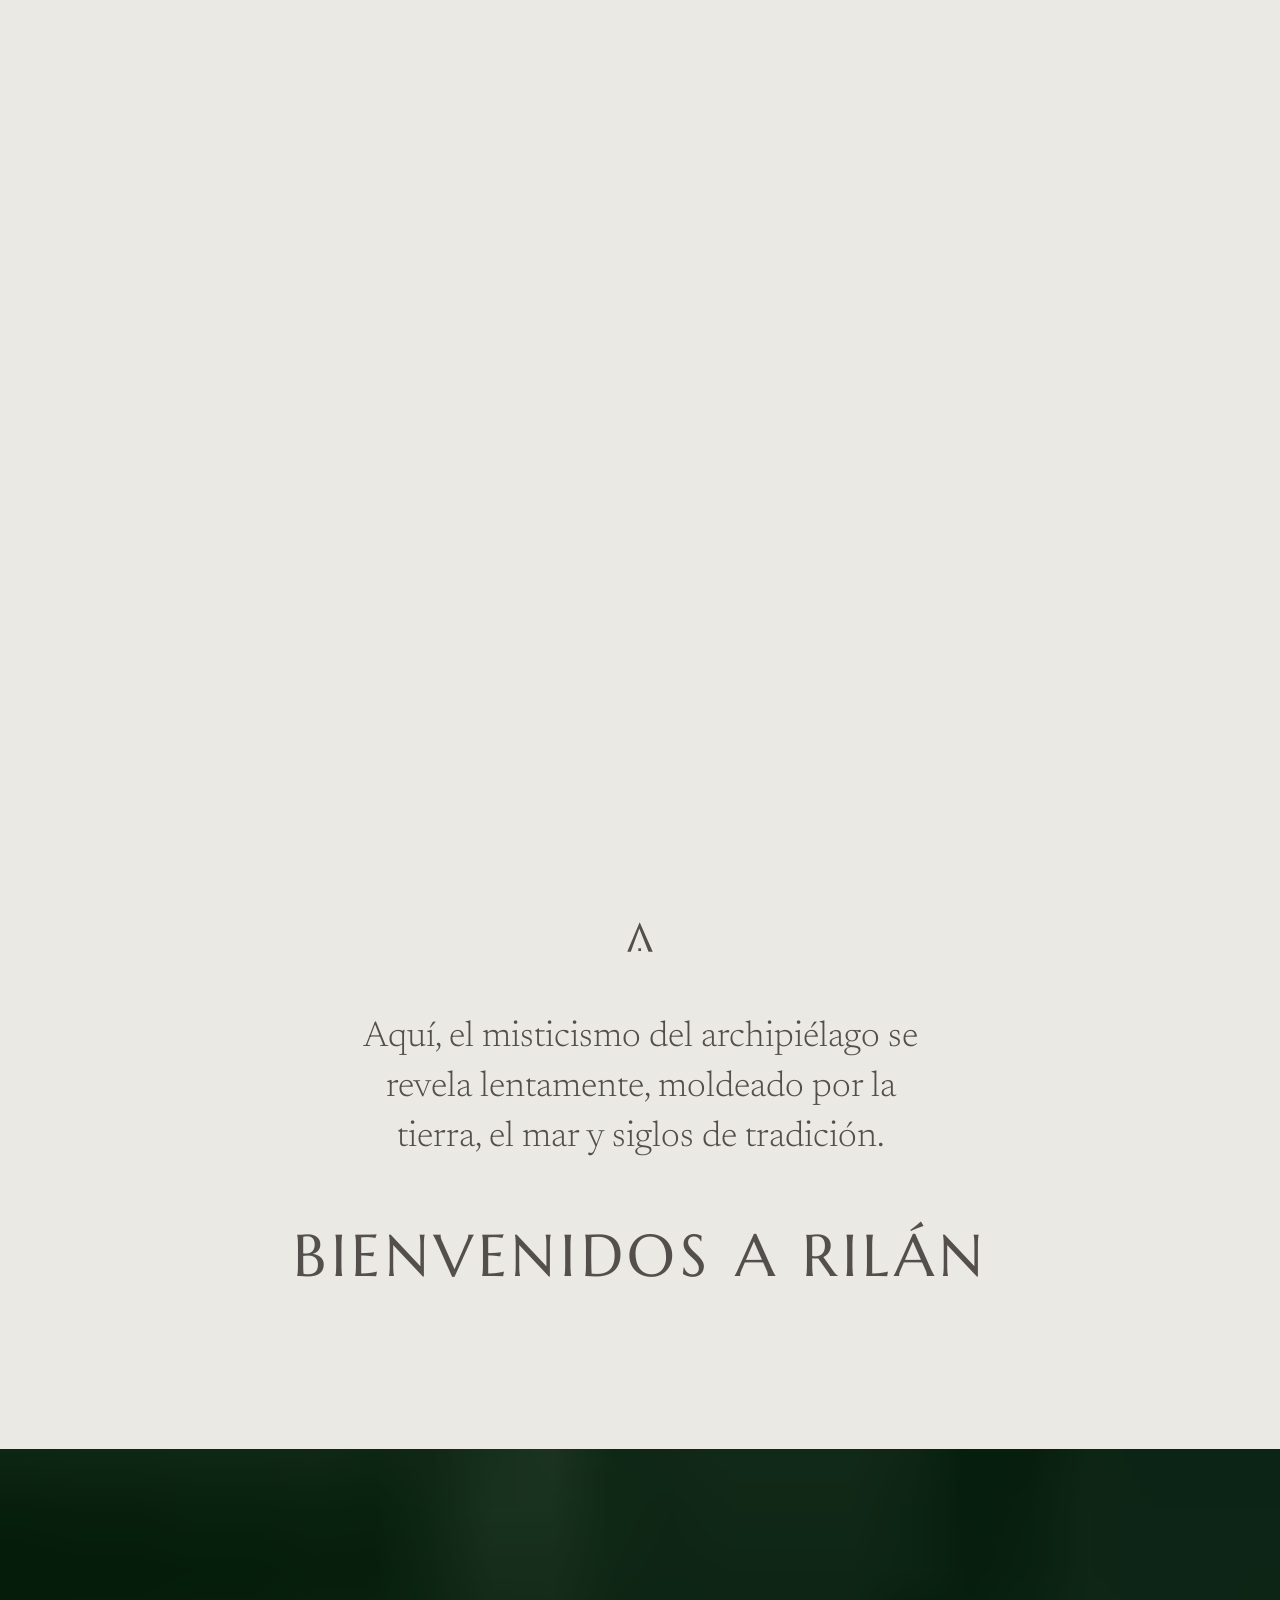
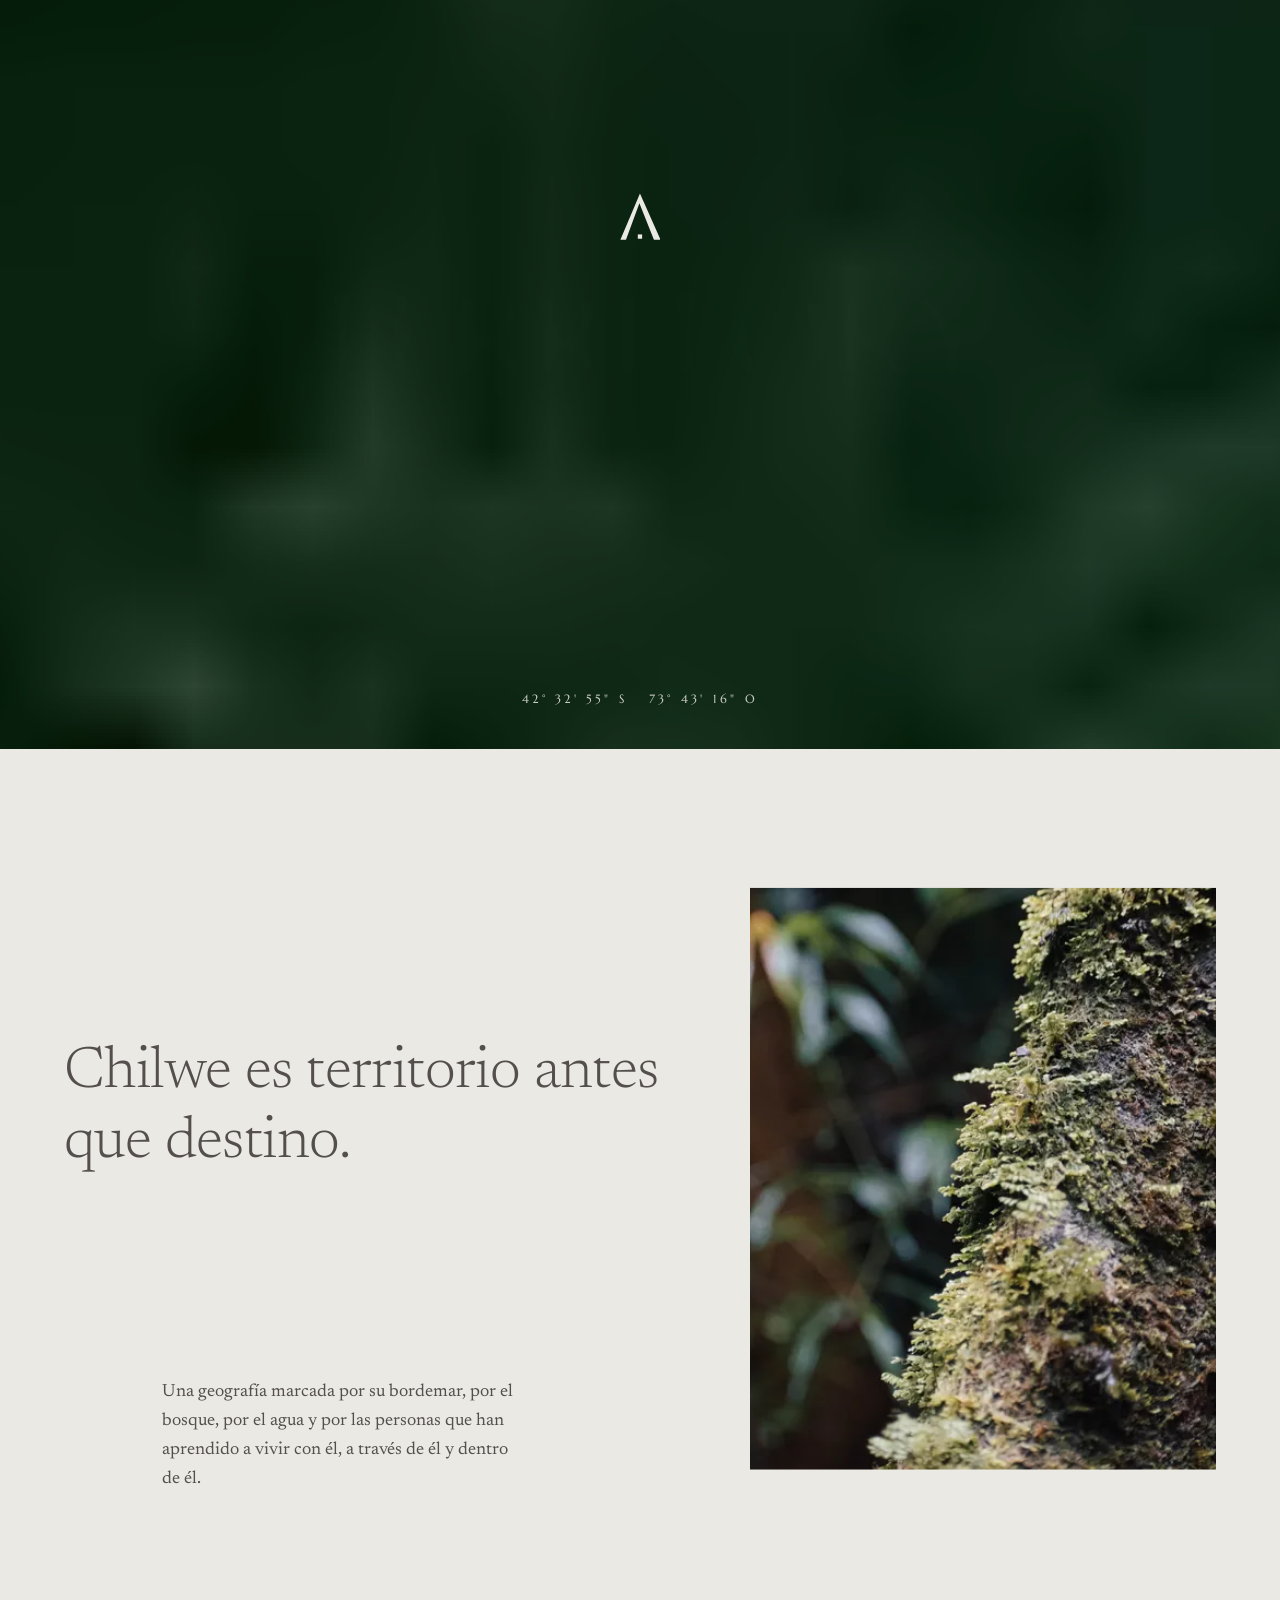
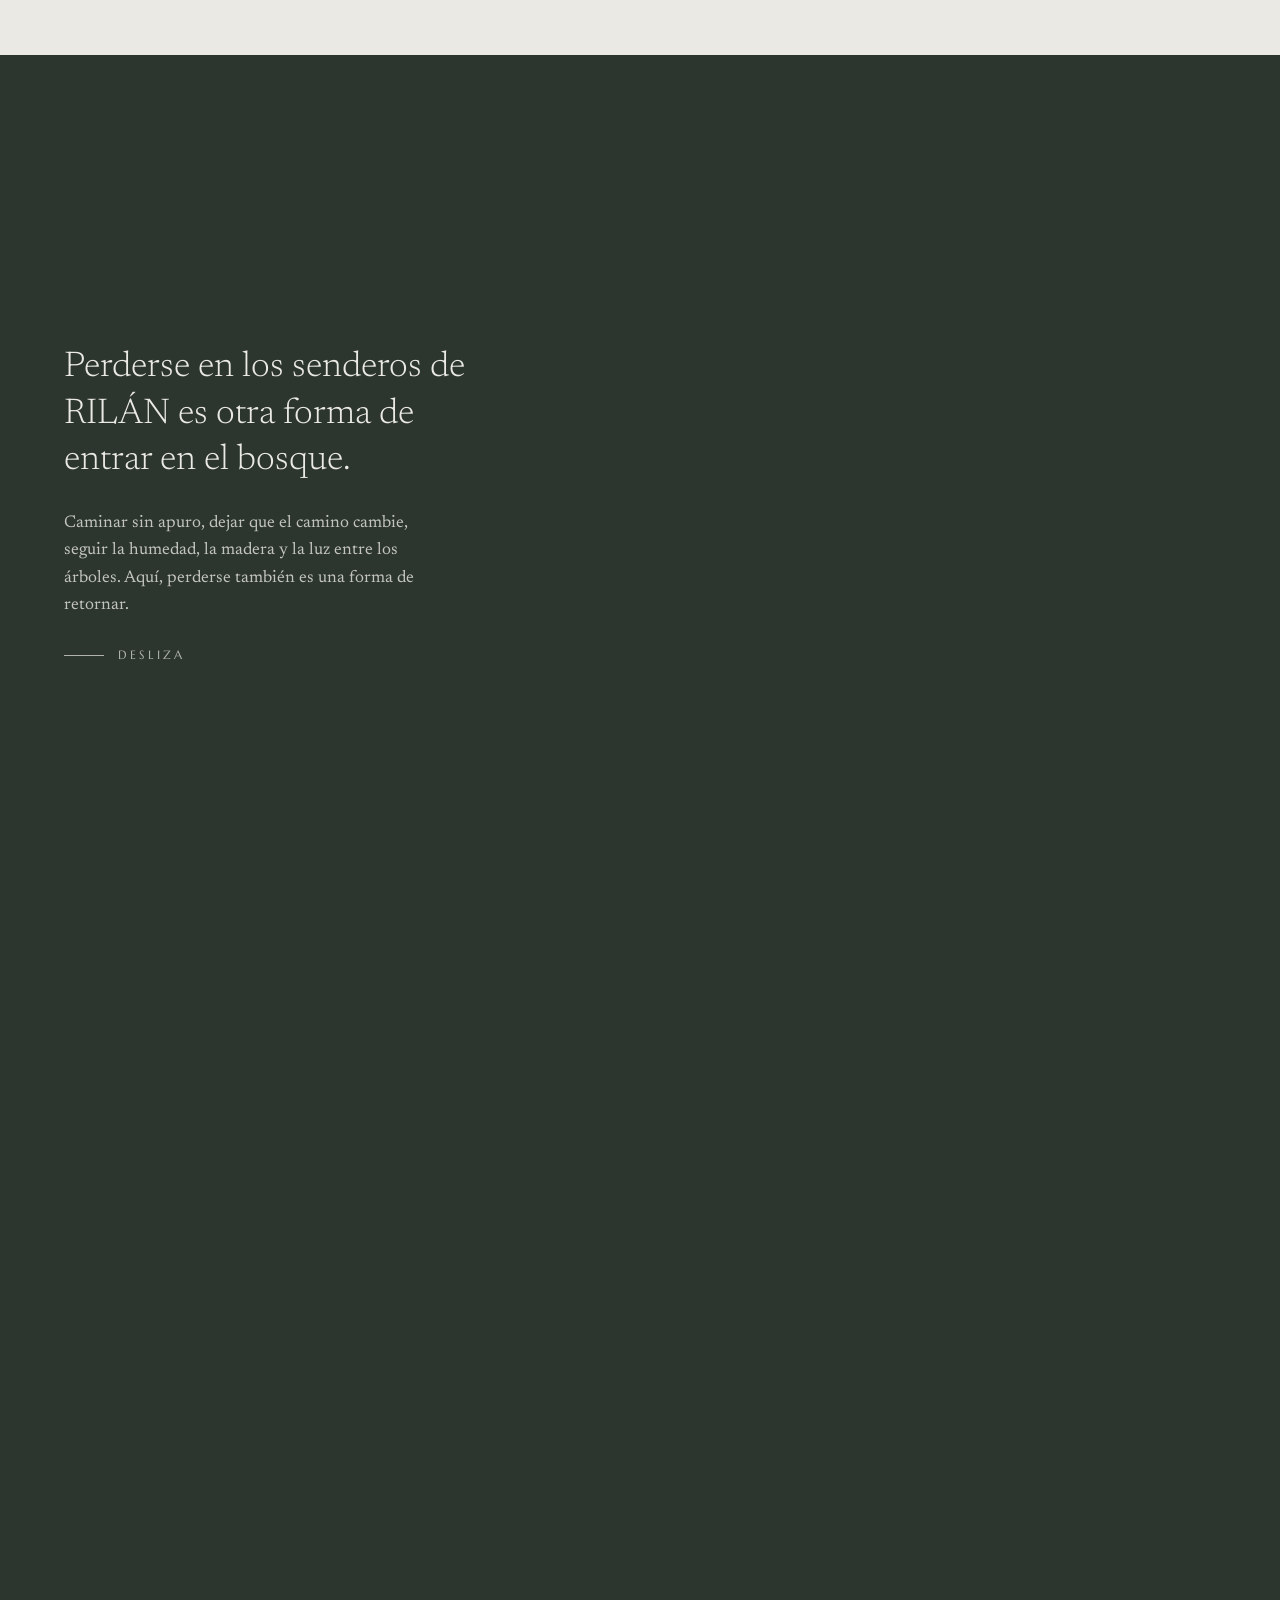
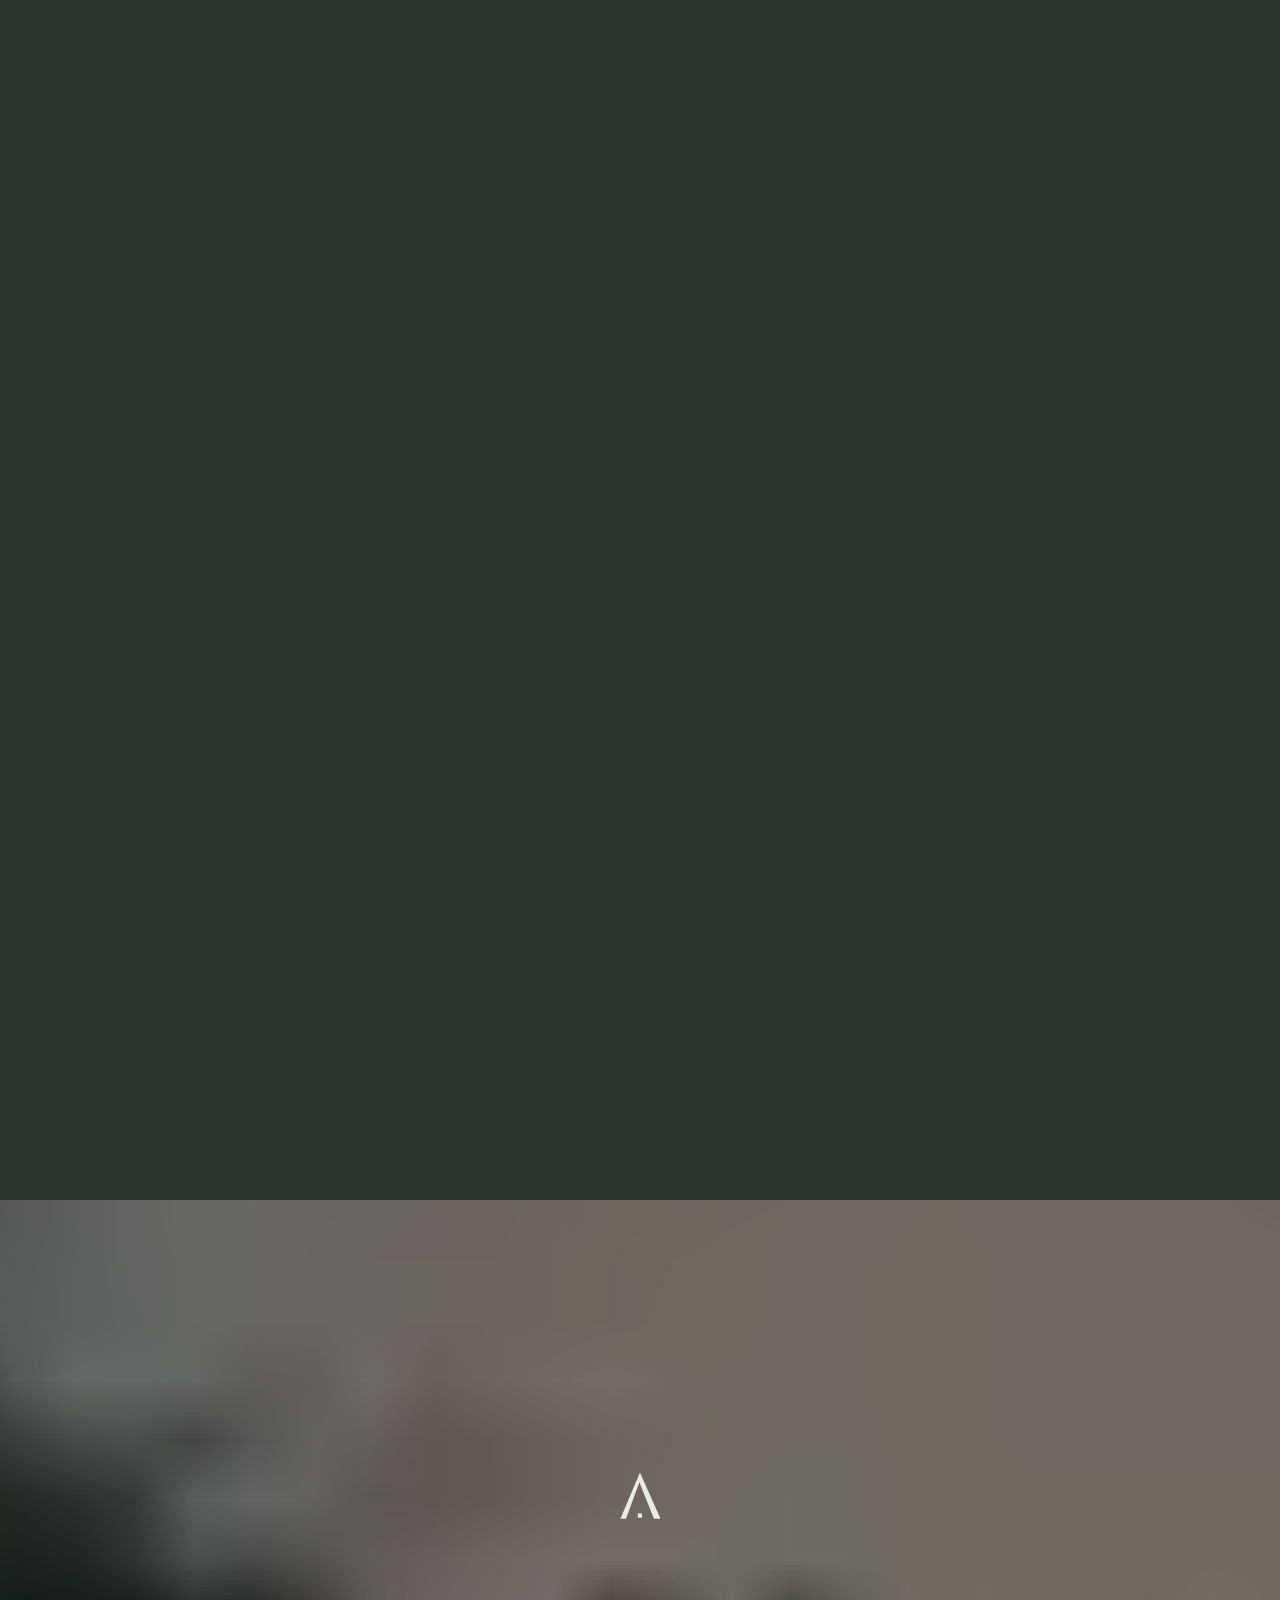
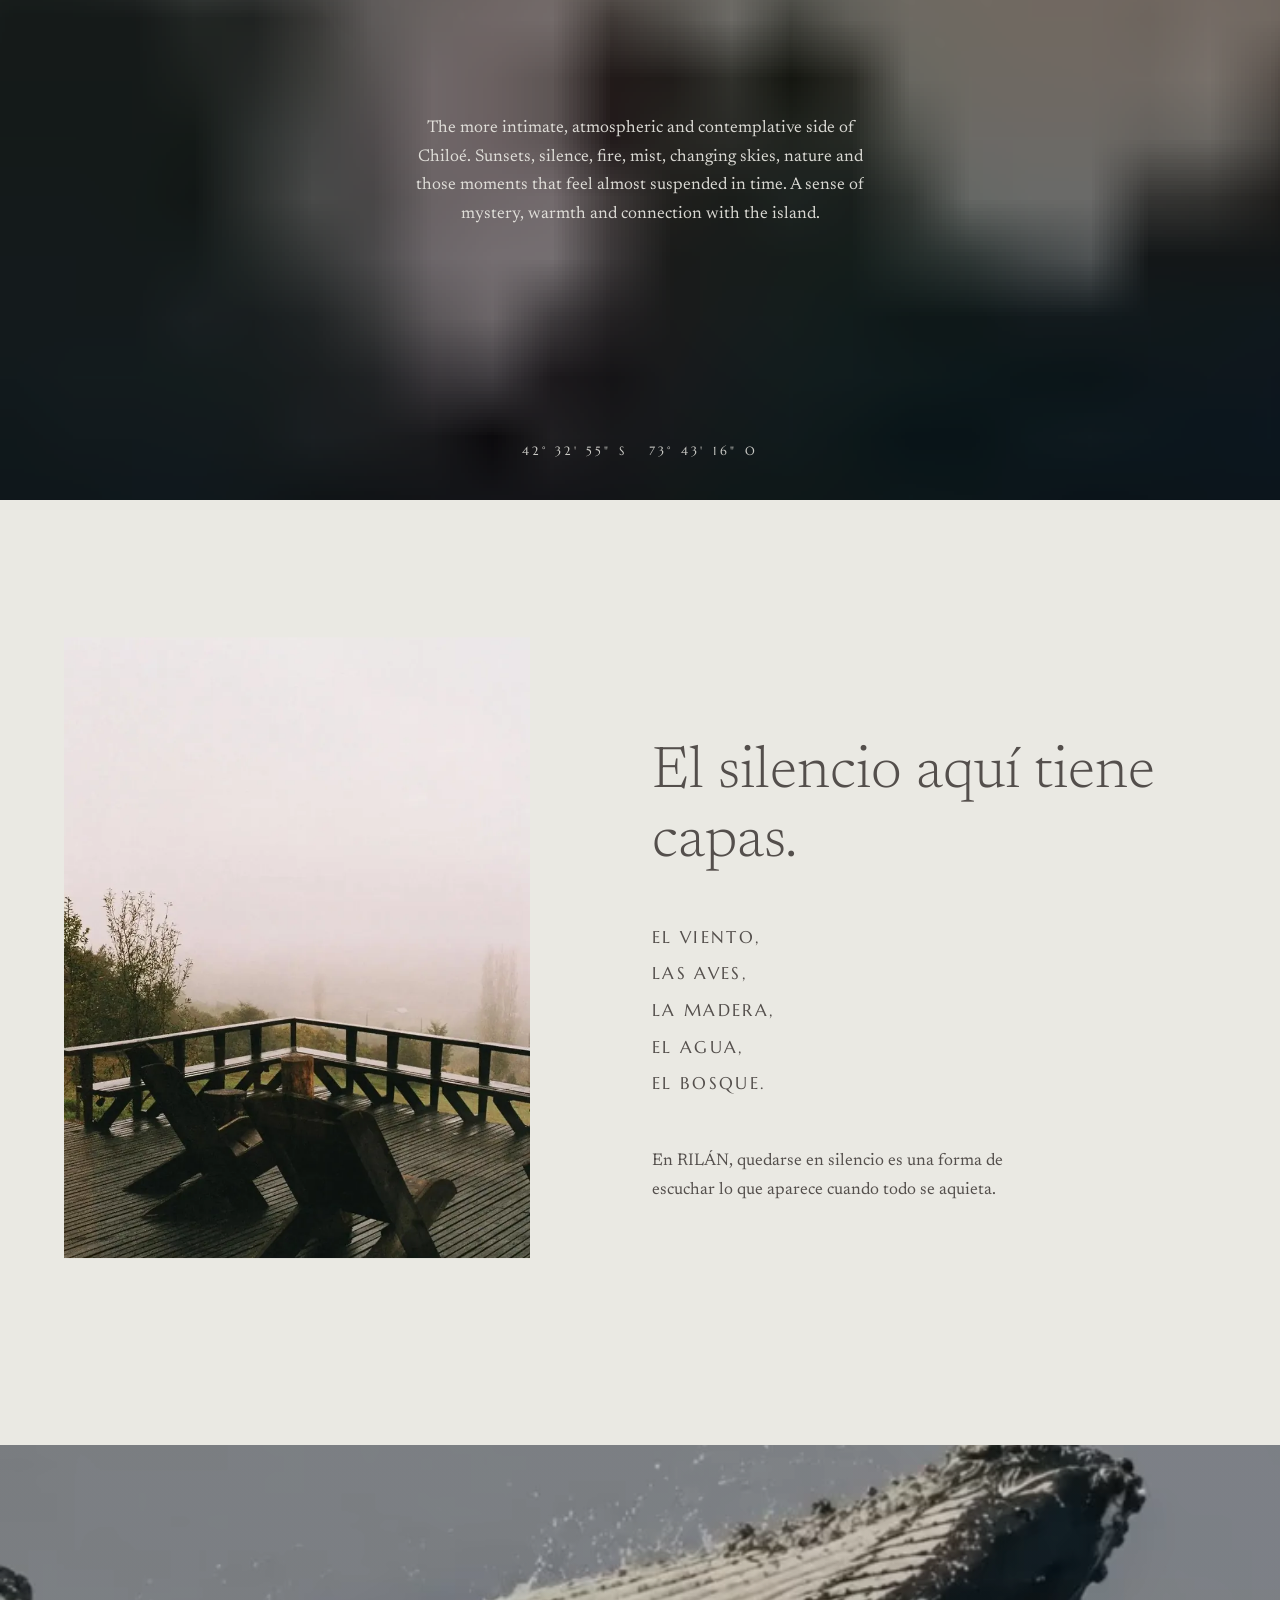
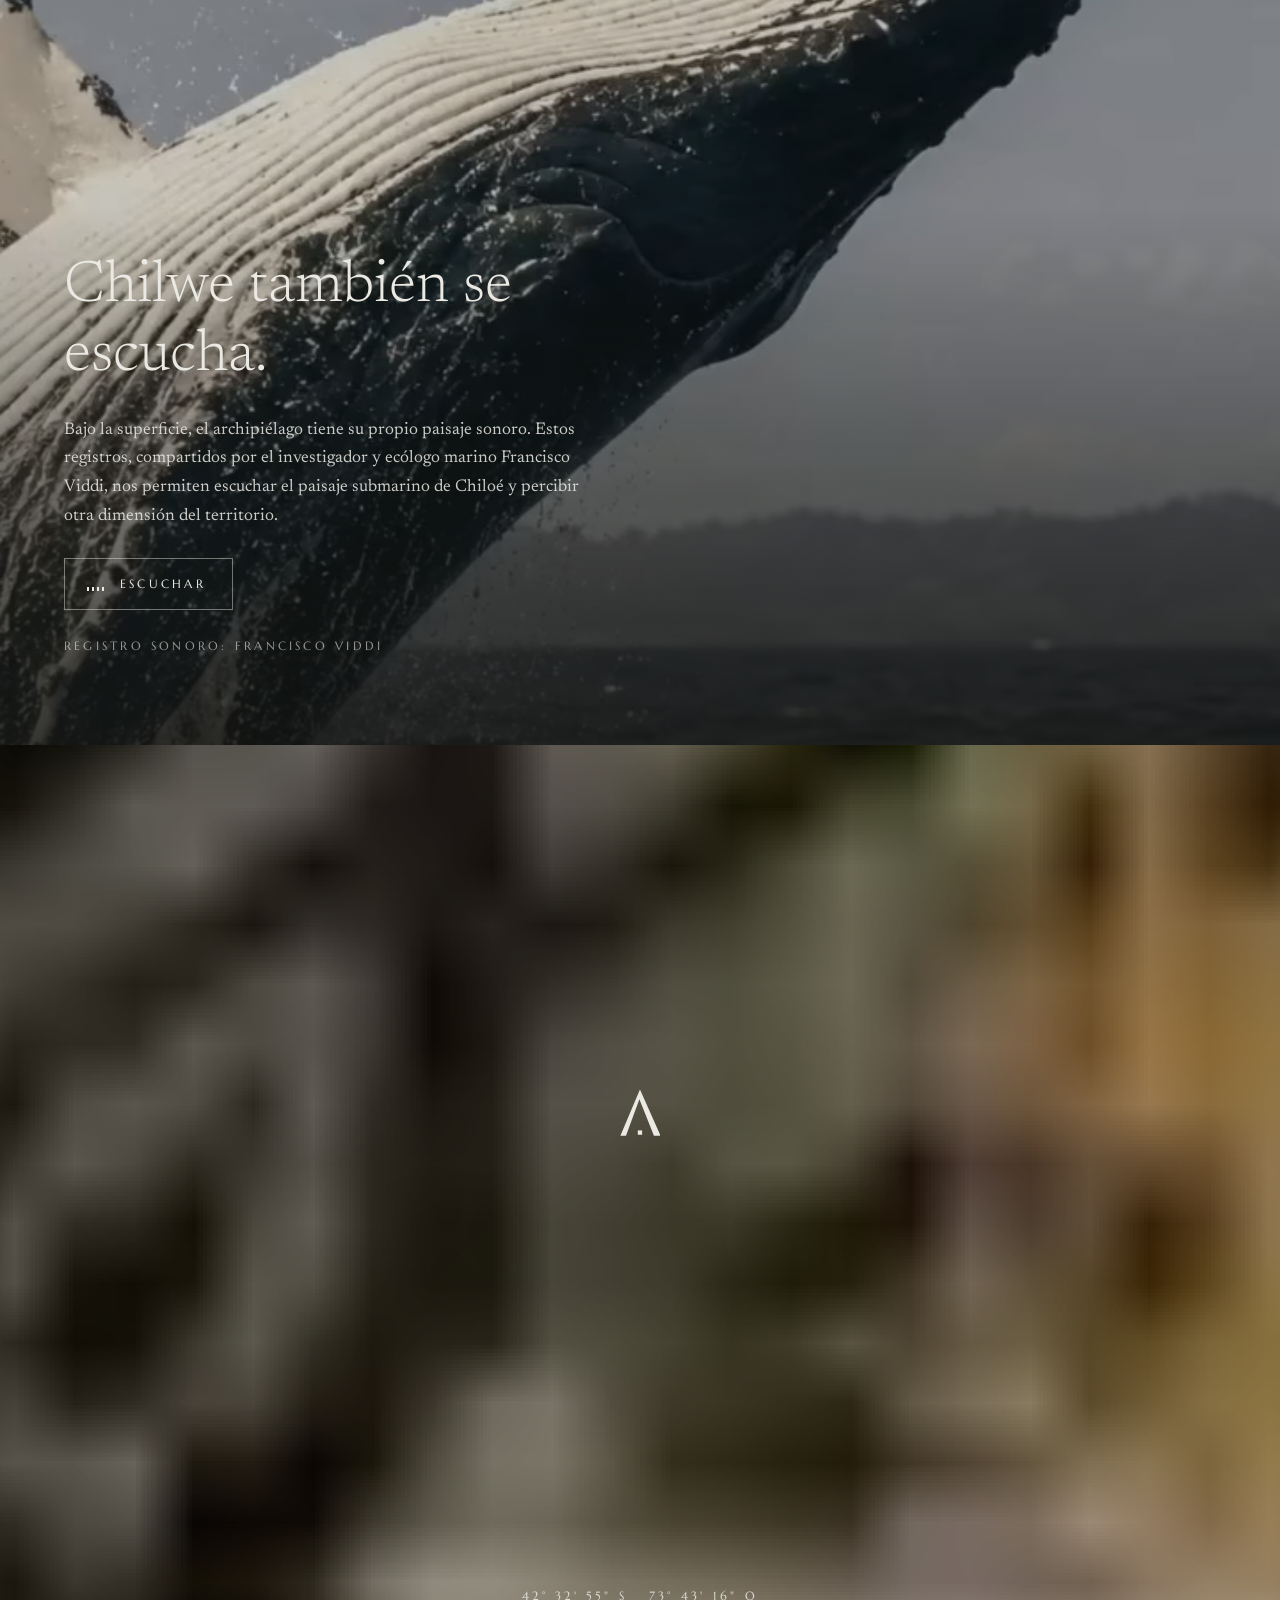
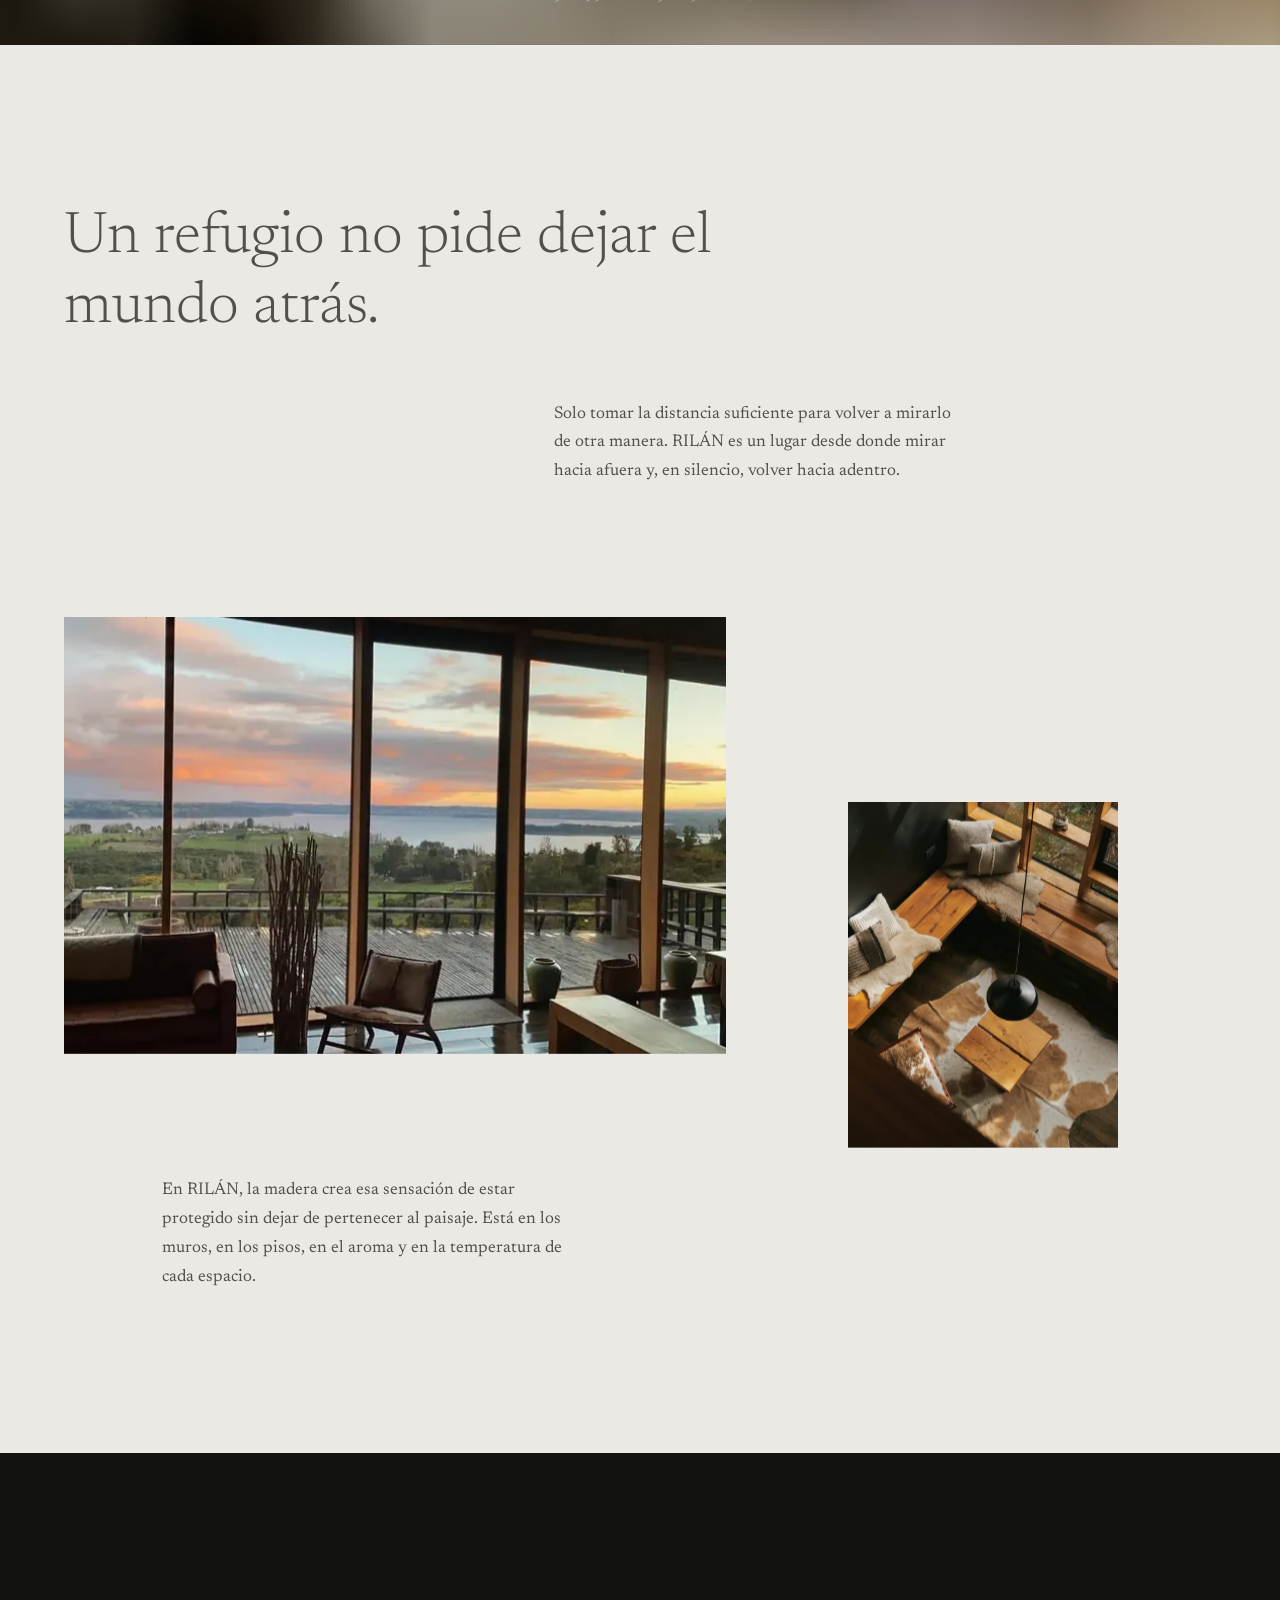
==== commit 232a2ff5: "Precarga con porcentaje real y tope de 8 s; fondo claro detrás del mapa - Script en línea que descar" ====
--- a/index.html
+++ b/index.html
@@ -13,15 +13,10 @@
 <link rel="icon" href="brand/logo/favicon.svg" type="image/svg+xml">
 <link rel="icon" href="brand/logo/favicon.ico" sizes="48x48">
 <link rel="apple-touch-icon" href="brand/logo/png/favicon-180.png">
+<link rel="stylesheet" href="css/main.css">
 <link rel="preload" href="assets/fonts/marcellus-latin-400-normal.woff2" as="font" type="font/woff2" crossorigin>
-<link rel="preload" href="assets/fonts/newsreader-latin-300-normal.woff2" as="font" type="font/woff2" crossorigin>
-<link rel="preload" href="assets/fonts/newsreader-latin-300-italic.woff2" as="font" type="font/woff2" crossorigin>
-<link rel="preload" href="assets/fonts/newsreader-latin-400-normal.woff2" as="font" type="font/woff2" crossorigin>
-<link rel="preload" href="assets/fonts/newsreader-latin-400-italic.woff2" as="font" type="font/woff2" crossorigin>
-<link rel="preload" as="image" type="image/webp" imagesrcset="assets/img/web_rilan_35-s.webp 800w, assets/img/web_rilan_35-l.webp 1800w" imagesizes="100vw">
 <link rel="stylesheet" href="vendor/swiper-bundle.min.css" media="print" onload="this.media='all'">
 <link rel="stylesheet" href="vendor/leaflet.css" media="print" onload="this.media='all'">
-<link rel="stylesheet" href="css/main.css">
 <script>document.documentElement.classList.add('js');</script>
 </head>
 <body>
@@ -30,9 +25,70 @@
 
 <!-- ============ PRECARGA ============ -->
 <div class="loader" aria-hidden="true">
-  <svg class="loader__mark" viewBox="0 0 513 590"><path d="M5 585L250 5L508 585L425 585L243 128L75 585Z"/><rect x="223" y="519" width="54" height="54"/></svg>
-  <p class="loader__coords t-label">42° 32' 55" S&nbsp;&nbsp;&nbsp;73° 43' 16" O</p>
+  <svg class="loader__mark" viewBox="0 0 513 590"><path pathLength="1" d="M5 585L250 5L508 585L425 585L243 128L75 585Z"/><rect x="223" y="519" width="54" height="54"/></svg>
+  <div class="loader__meta">
+    <p class="loader__pct t-label" aria-hidden="true"><span data-pct>00</span><span class="loader__sym">%</span></p>
+    <p class="loader__coords t-label">42° 32' 55" S&nbsp;&nbsp;&nbsp;73° 43' 16" O</p>
+  </div>
 </div>
+<script type="application/json" id="critical">{"fonts":[{"url":"assets/fonts/marcellus-latin-400-normal.woff2","bytes":14552},{"url":"assets/fonts/newsreader-latin-300-normal.woff2","bytes":22976},{"url":"assets/fonts/newsreader-latin-300-italic.woff2","bytes":24736},{"url":"assets/fonts/newsreader-latin-400-normal.woff2","bytes":22480},{"url":"assets/fonts/newsreader-latin-400-italic.woff2","bytes":24340}],"imgs":[{"frac":1.0,"s":{"url":"assets/img/web_rilan_35-s.webp","bytes":44310},"l":{"url":"assets/img/web_rilan_35-l.webp","bytes":177284}},{"frac":1.0,"s":{"url":"assets/img/ig_2026-09-23_DdoqxbhxKbG-s.webp","bytes":133448},"l":{"url":"assets/img/ig_2026-09-23_DdoqxbhxKbG-l.webp","bytes":203984}},{"frac":0.42,"s":{"url":"assets/img/ig_2026-09-05_Dc41N1BRYMT-s.webp","bytes":61400},"l":{"url":"assets/img/ig_2026-09-05_Dc41N1BRYMT-l.webp","bytes":191830}},{"frac":0.36,"s":{"url":"assets/img/ig_2026-09-17_DdZd85rRxkm-s.webp","bytes":28880},"l":{"url":"assets/img/ig_2026-09-17_DdZd85rRxkm-l.webp","bytes":47594}},{"frac":0.52,"s":{"url":"assets/img/web_rilan_47-s.webp","bytes":31276},"l":{"url":"assets/img/web_rilan_47-l.webp","bytes":101366}},{"frac":1.0,"s":{"url":"assets/img/ig_2026-09-02_DczRbckRl74-s.webp","bytes":10338},"l":{"url":"assets/img/ig_2026-09-02_DczRbckRl74-l.webp","bytes":71092}},{"frac":1.0,"s":{"url":"assets/img/ig_2026-09-11_DdJ6xS-xtDC-s.webp","bytes":42938},"l":{"url":"assets/img/ig_2026-09-11_DdJ6xS-xtDC-l.webp","bytes":63684}},{"frac":1.0,"s":{"url":"assets/img/ig_2026-09-03_Dc00-W6RwgS-s.webp","bytes":11854},"l":{"url":"assets/img/ig_2026-09-03_Dc00-W6RwgS-l.webp","bytes":26168}}],"video":{"webm":{"url":"assets/video/bienvenida.webm","bytes":3073188},"mp4":{"url":"assets/video/bienvenida.mp4","bytes":4609727},"poster":{"url":"assets/video/bienvenida-poster.jpg","bytes":70653}}}</script>
+<script>
+/* Carga crítica con progreso real. Corre antes que todo lo demás; tope de 8 s desde que se abrió la página. */
+(function () {
+  /* MAX: el número llega a 100 a más tardar aquí (coordenadas + cortina completan los 8 s).
+     MIN: recorrido mínimo del contador, para que la carga se sienta aunque la red sea rápida. */
+  var MAX = 5900, MIN = 1800, T0 = performance.now(), el = document.getElementById('critical'), pctEl = document.querySelector('[data-pct]');
+  var conn = navigator.connection || {}, low = !!conn.saveData || /(^|-)2g$/.test(conn.effectiveType || '');
+  var man = null; try { man = JSON.parse(el.textContent); } catch (e) {}
+  var total = 0, loaded = 0, finished = false, shown = 0, rDone, rReach, video = null;
+  var done = new Promise(function (r) { rDone = r; }), reached = new Promise(function (r) { rReach = r; });
+  window.__rilan = { done: done, reached: reached, get video() { return video; } };
+  function finish() { if (finished) return; finished = true; loaded = total; rDone(); }
+  function tick() {
+    var target = finished ? 100 : (total ? Math.min(99, loaded / total * 100) : 0);
+    target = Math.min(target, (performance.now() - T0) / MIN * 100);
+    shown += (target - shown) * (finished ? .2 : .12);
+    if (target - shown < .4) shown = target;
+    var n = Math.floor(shown); if (pctEl) pctEl.textContent = n < 10 ? '0' + n : String(n);
+    if (shown >= 100 && finished) return rReach();
+    requestAnimationFrame(tick);
+  }
+  requestAnimationFrame(tick);
+  setTimeout(finish, Math.max(0, MAX - performance.now()));
+  if (!man || !window.fetch || matchMedia('(prefers-reduced-motion: reduce)').matches) { finish(); return; }
+  var dpr = Math.min(window.devicePixelRatio || 1, 2), mobile = innerWidth < 900, jobs = [];
+  man.fonts.forEach(function (f) { jobs.push({ url: f.url, bytes: f.bytes }); });
+  man.imgs.forEach(function (i) { var v = innerWidth * (mobile ? 1 : i.frac) * dpr > 800 ? i.l : i.s; jobs.push({ url: v.url, bytes: v.bytes }); });
+  if (!low && man.video) {
+    var v = document.createElement('video').canPlayType('video/webm') ? man.video.webm : man.video.mp4;
+    jobs.push({ url: man.video.poster.url, bytes: man.video.poster.bytes });
+    video = { url: v.url, bytes: v.bytes, blob: true }; jobs.push(video);
+  }
+  jobs.forEach(function (j) { total += j.bytes; });
+  function one(job) {
+    var got = 0, parts = [];
+    function add(n) { var t = Math.max(0, Math.min(n, job.bytes - got)); got += t; loaded += t; }
+    return fetch(job.url, { cache: 'force-cache', priority: job.blob ? 'low' : 'auto' }).then(function (res) {
+      if (!res.ok) throw 0;
+      var type = res.headers.get('content-type') || 'video/webm';
+      if (!res.body || !res.body.getReader) return res.arrayBuffer().then(function (b) { if (job.blob) parts.push(new Uint8Array(b)); fin(type); });
+      var reader = res.body.getReader();
+      function pump() { return reader.read().then(function (r) { if (r.done) return fin(type); if (job.blob) parts.push(r.value); add(r.value.byteLength); return pump(); }); }
+      return pump();
+    }).catch(function () {}).then(function () { add(job.bytes); });
+    function fin(type) { if (job.blob) job.objectURL = URL.createObjectURL(new Blob(parts, { type: type })); }
+  }
+  /* 1º lo que se ve primero (fuentes + portada); el resto cuando el código de la página ya llegó,
+     para no quitarle ancho de banda a los scripts que abren la portada */
+  var first = jobs.splice(0, man.fonts.length + 1), queue = jobs;
+  function worker(list) { var j = list.shift(); return j ? one(j).then(function () { return worker(list); }) : Promise.resolve(); }
+  var firstDone = Promise.all([worker(first), worker(first), worker(first)]);
+  var codeReady = new Promise(function (r) { if (document.readyState !== 'loading') r(); else document.addEventListener('DOMContentLoaded', r); });
+  Promise.all([firstDone, codeReady]).then(function () {
+    return Promise.all([worker(queue), worker(queue), worker(queue)]);
+  }).then(finish);
+})();
+</script>
 
 <!-- ============ NAVEGACIÓN ============ -->
 <header class="nav" data-nav>
@@ -483,7 +539,6 @@
 <!-- ============ 11 · CÓMO LLEGAR ============ -->
 <section class="arrive" id="llegar" data-theme="dark" aria-labelledby="t-arrive">
   <div class="arrive__map">
-    <img class="arrive__fallback" src="assets/img/web_rilan_47-l.webp" srcset="assets/img/web_rilan_47-s.webp 800w, assets/img/web_rilan_47-l.webp 1800w" sizes="(min-width: 900px) 54vw, 100vw" width="3000" height="1688" alt="" loading="lazy" decoding="async" style="background-image:url([data-uri])" >
     <div class="arrive__leaflet" data-map data-lat="-42.5486" data-lng="-73.7211" data-zoom="12" role="region" aria-label="Mapa: RILÁN en la península de Rilán, Chiloé" data-aria-en="Map: RILÁN on the Rilán Peninsula, Chiloé"></div>
     <p class="arrive__hint t-label" data-map-hint aria-hidden="true">
       <span data-hint="wheel"><span data-l="es">Usa + y − para acercar el mapa</span><span data-l="en">Use + and − to zoom the map</span></span>
--- a/css/main.css
+++ b/css/main.css
@@ -103,8 +103,18 @@
 /* ---------- precarga ---------- */
 .loader { position: fixed; inset: 0; z-index: 90; background: var(--noche); color: var(--niebla); display: grid; place-items: center; align-content: center; gap: 34px; }
 .loader__mark { width: 54px; fill: transparent; stroke: var(--niebla); stroke-width: 6; }
-.loader__mark rect { fill: var(--niebla); stroke: none; opacity: 0; }
+.loader__mark rect { fill: var(--niebla); stroke: none; opacity: 0; animation: loader-fade .3s ease-out .85s forwards; }
+.loader__mark path { stroke-dasharray: 1; stroke-dashoffset: 1; animation: loader-draw .95s cubic-bezier(.65,0,.35,1) forwards, loader-fill .5s ease-out .7s forwards; }
+@keyframes loader-draw { to { stroke-dashoffset: 0; } }
+@keyframes loader-fill { to { fill: var(--niebla); } }
+@keyframes loader-fade { to { opacity: 1; } }
+@keyframes loader-pct { to { opacity: .85; } }
+.loader__meta { display: grid; justify-items: center; }
+.loader__meta > * { grid-area: 1 / 1; }
 .loader__coords { opacity: 0; }
+.loader__pct { opacity: 0; animation: loader-pct .5s ease-out .2s forwards; display: inline-flex; align-items: baseline; gap: .35em; font-variant-numeric: tabular-nums; }
+.loader__pct [data-pct] { display: inline-block; min-width: 3ch; text-align: right; }
+.loader__sym { opacity: .6; }
 html:not(.js) .loader { display: none; }
 
 /* ---------- navegación ---------- */
@@ -366,10 +376,10 @@
 
 /* ---------- cómo llegar ---------- */
 .arrive { background: var(--noche); display: grid; grid-template-columns: 1.15fr 1fr; min-height: 100svh; }
-.arrive__map { position: relative; overflow: hidden; background: var(--bosque); }
-.arrive__fallback { position: absolute; inset: 0; width: 100%; height: 100%; object-fit: cover; filter: grayscale(.6) brightness(.7); }
+.arrive__map { position: relative; overflow: hidden; background: var(--niebla); }
 .arrive__leaflet { position: absolute; inset: 0; z-index: 1; background: transparent; font-family: var(--f-display); }
 .arrive__leaflet .leaflet-tile-pane { filter: grayscale(1) contrast(.95) brightness(.85); }
+.arrive__leaflet.is-failed { display: grid; place-items: center; color: var(--piedra); }
 .arrive__leaflet.leaflet-container { background: transparent; outline-offset: -6px; }
 /* marcador: el cuadrado pulsante va anclado a las coordenadas del hotel */
 .rilan-pin { position: relative; }
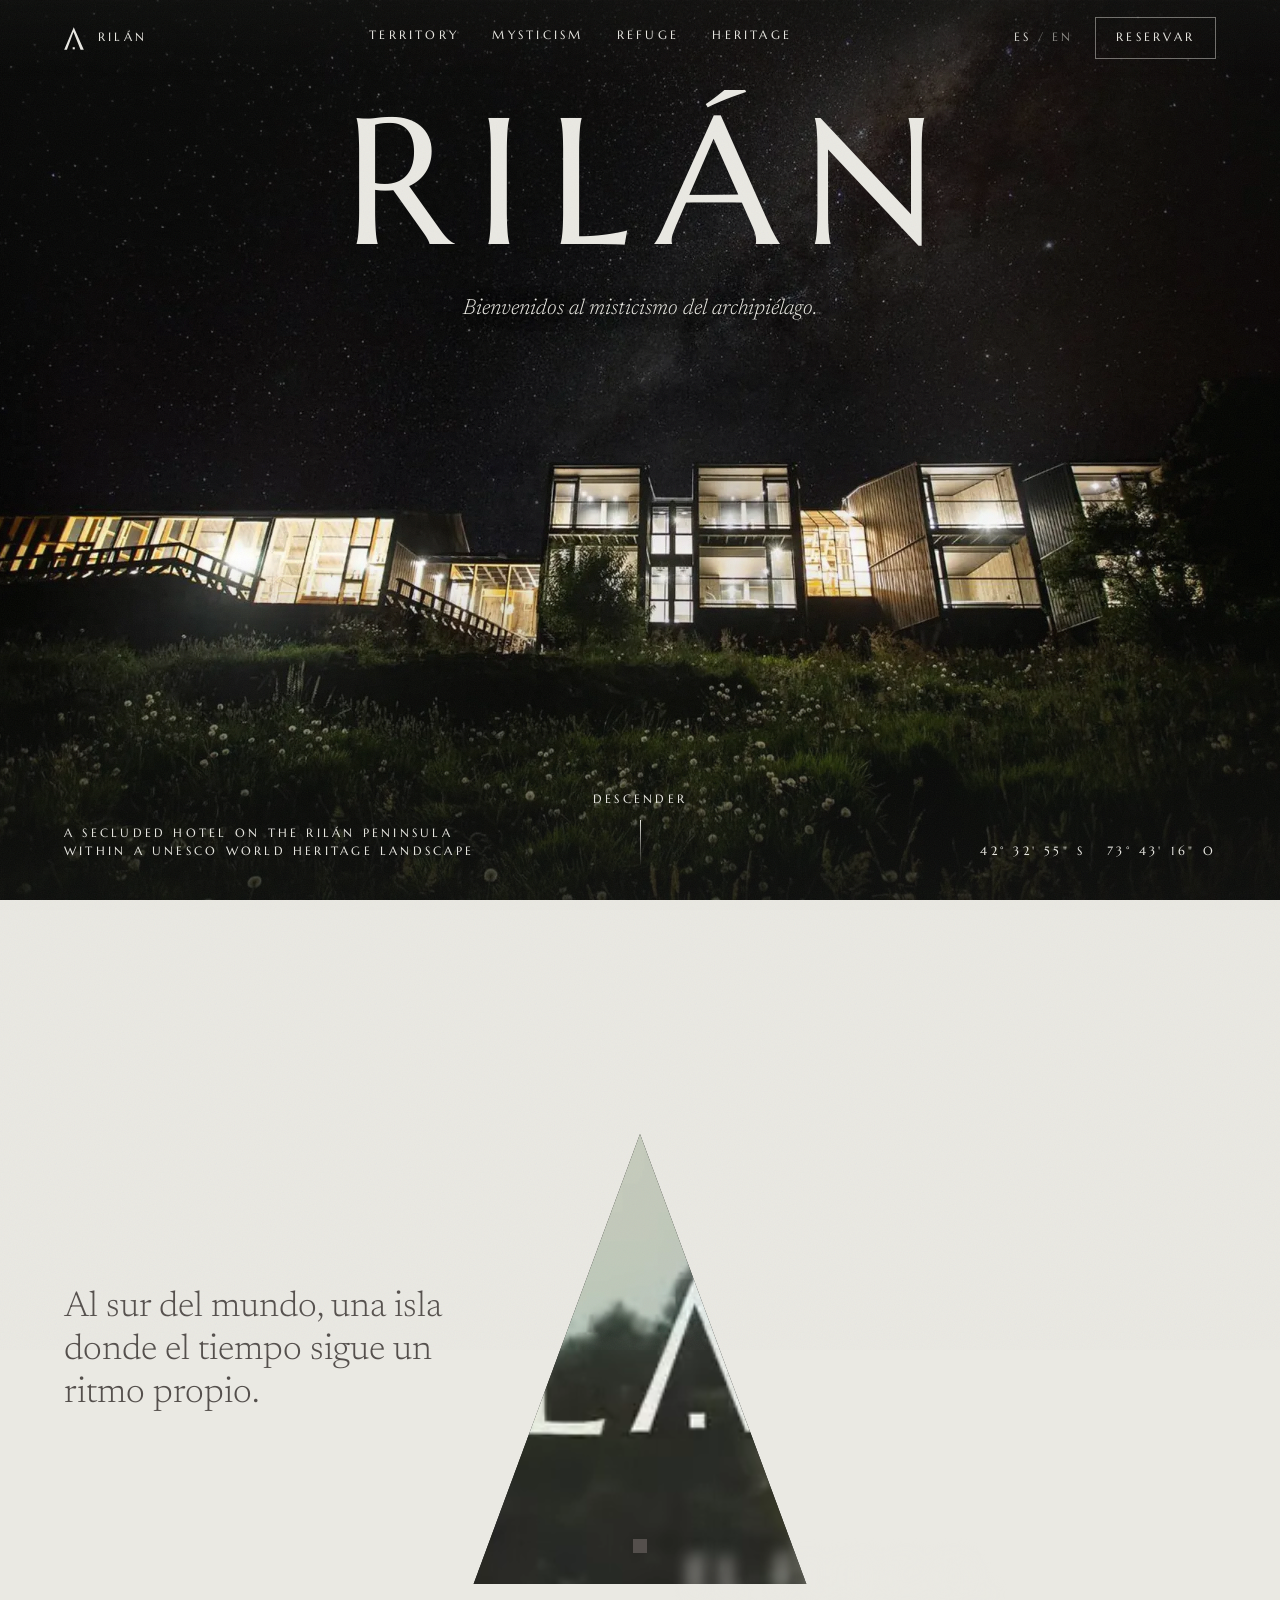
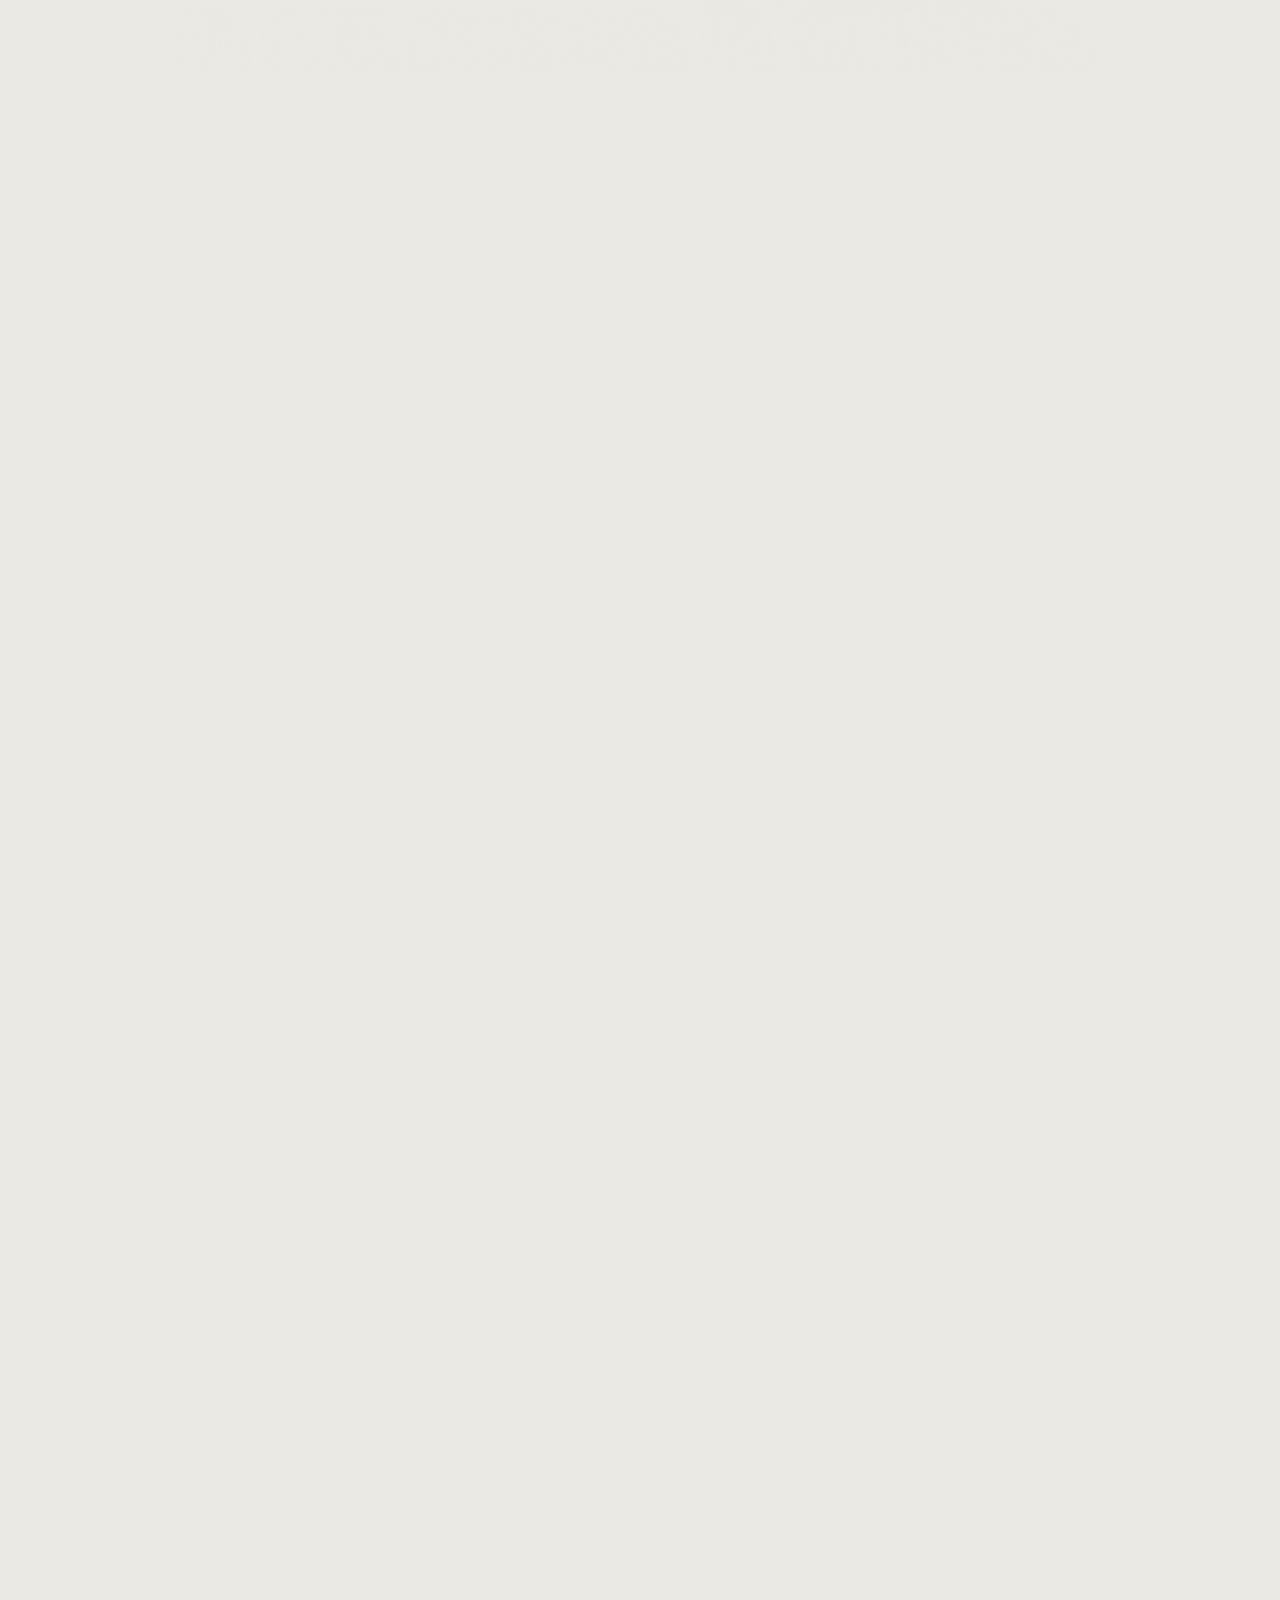
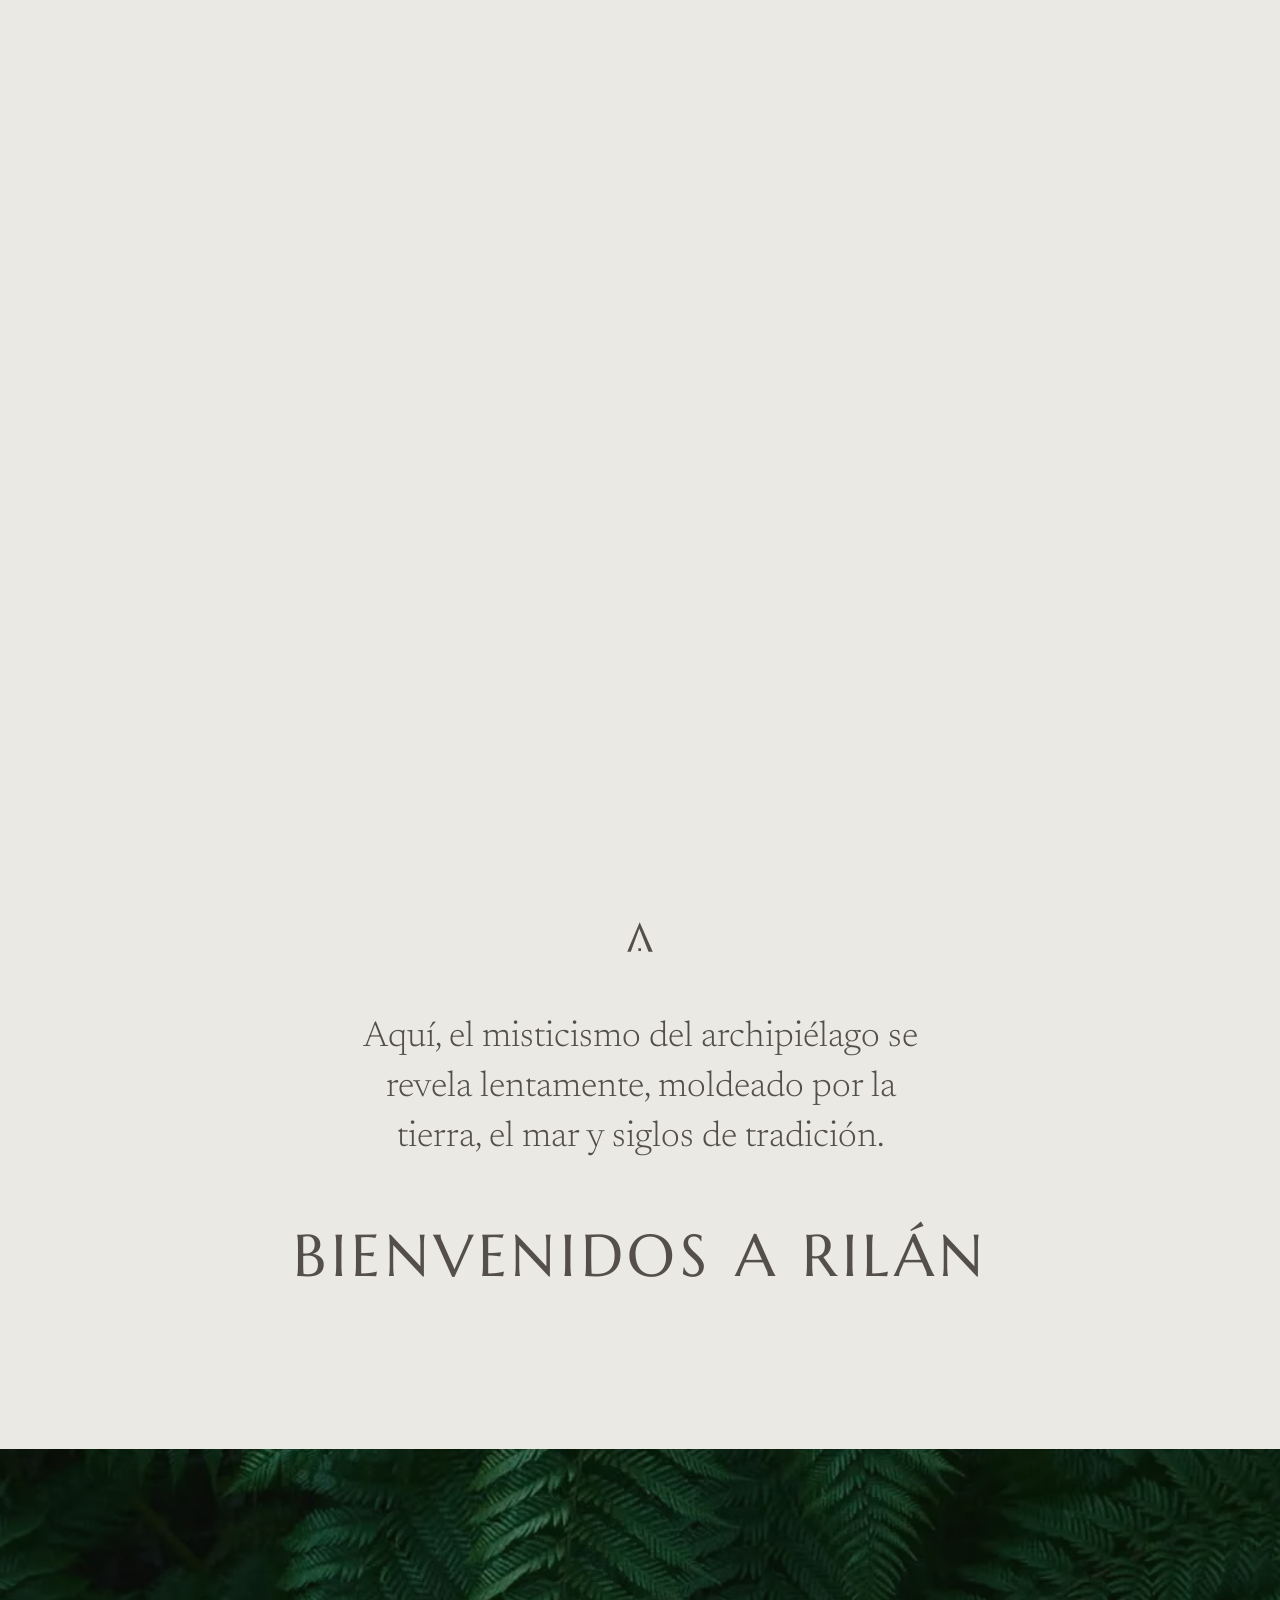
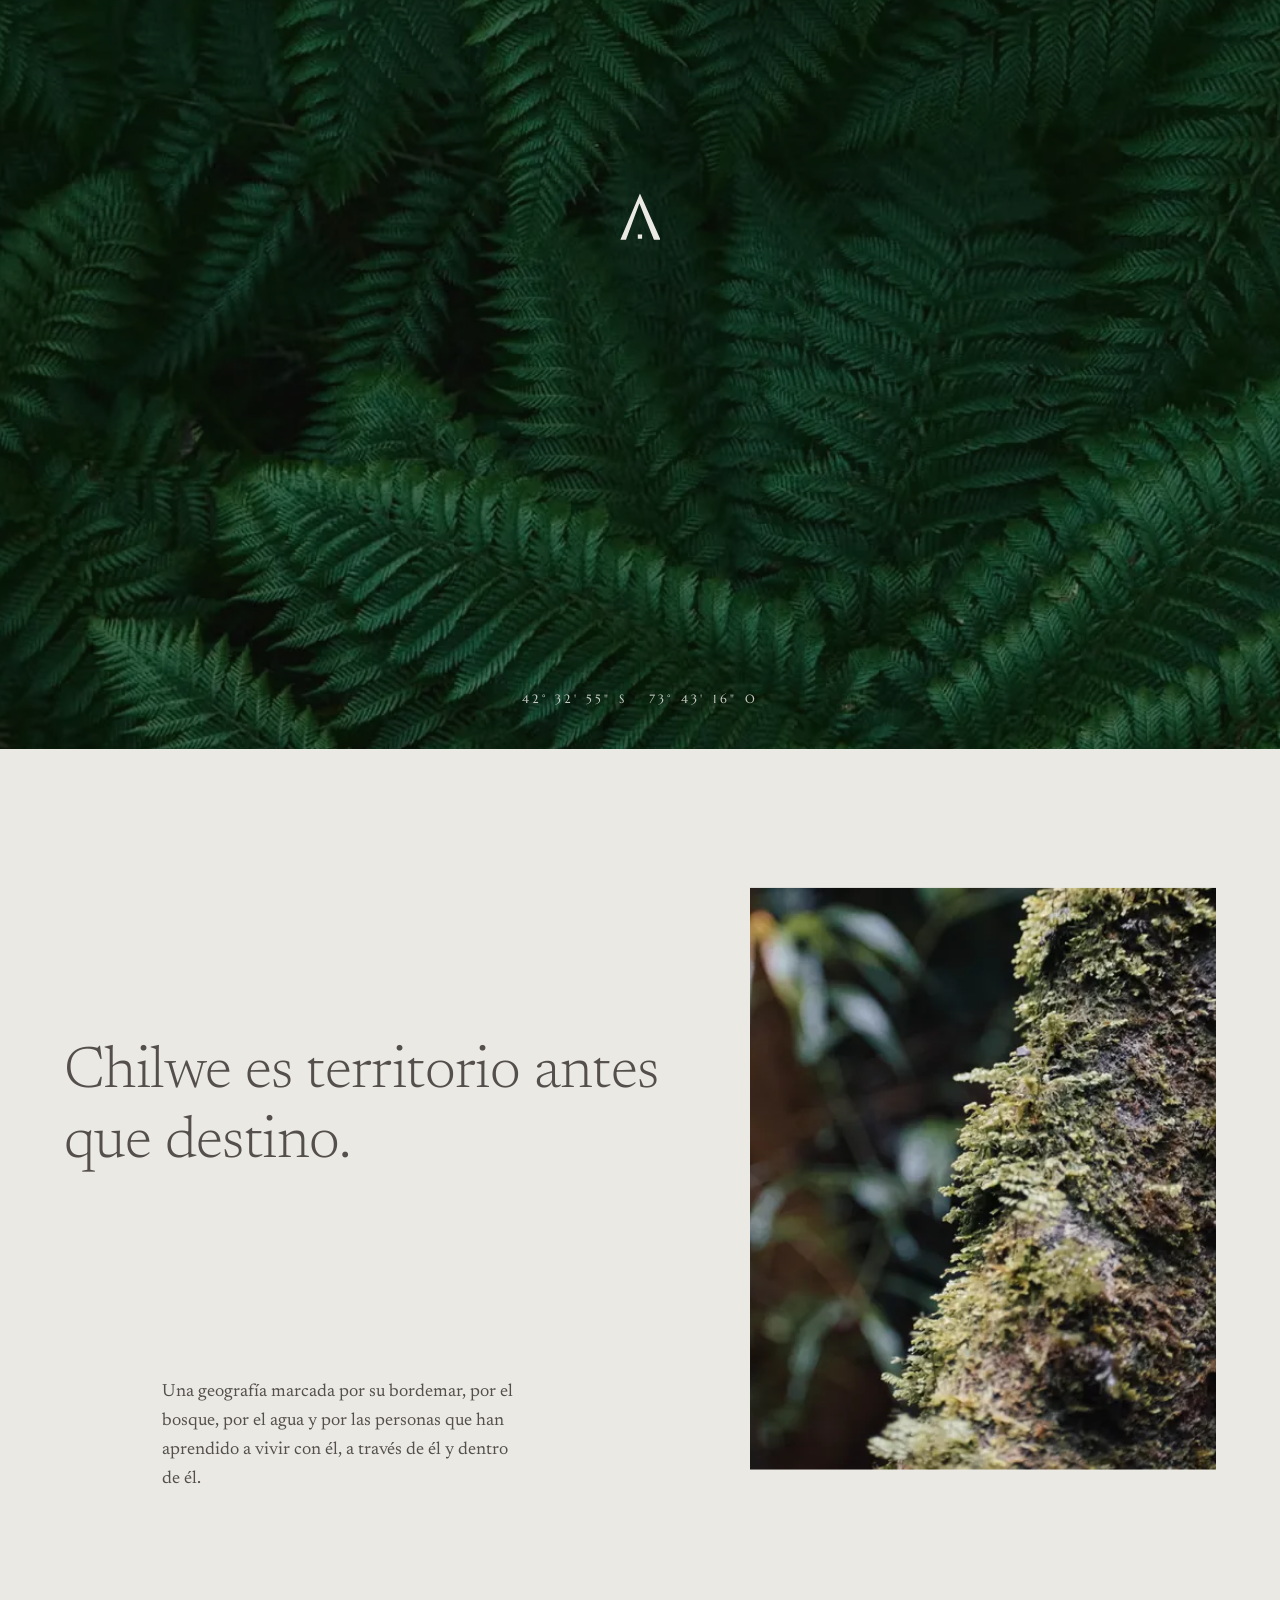
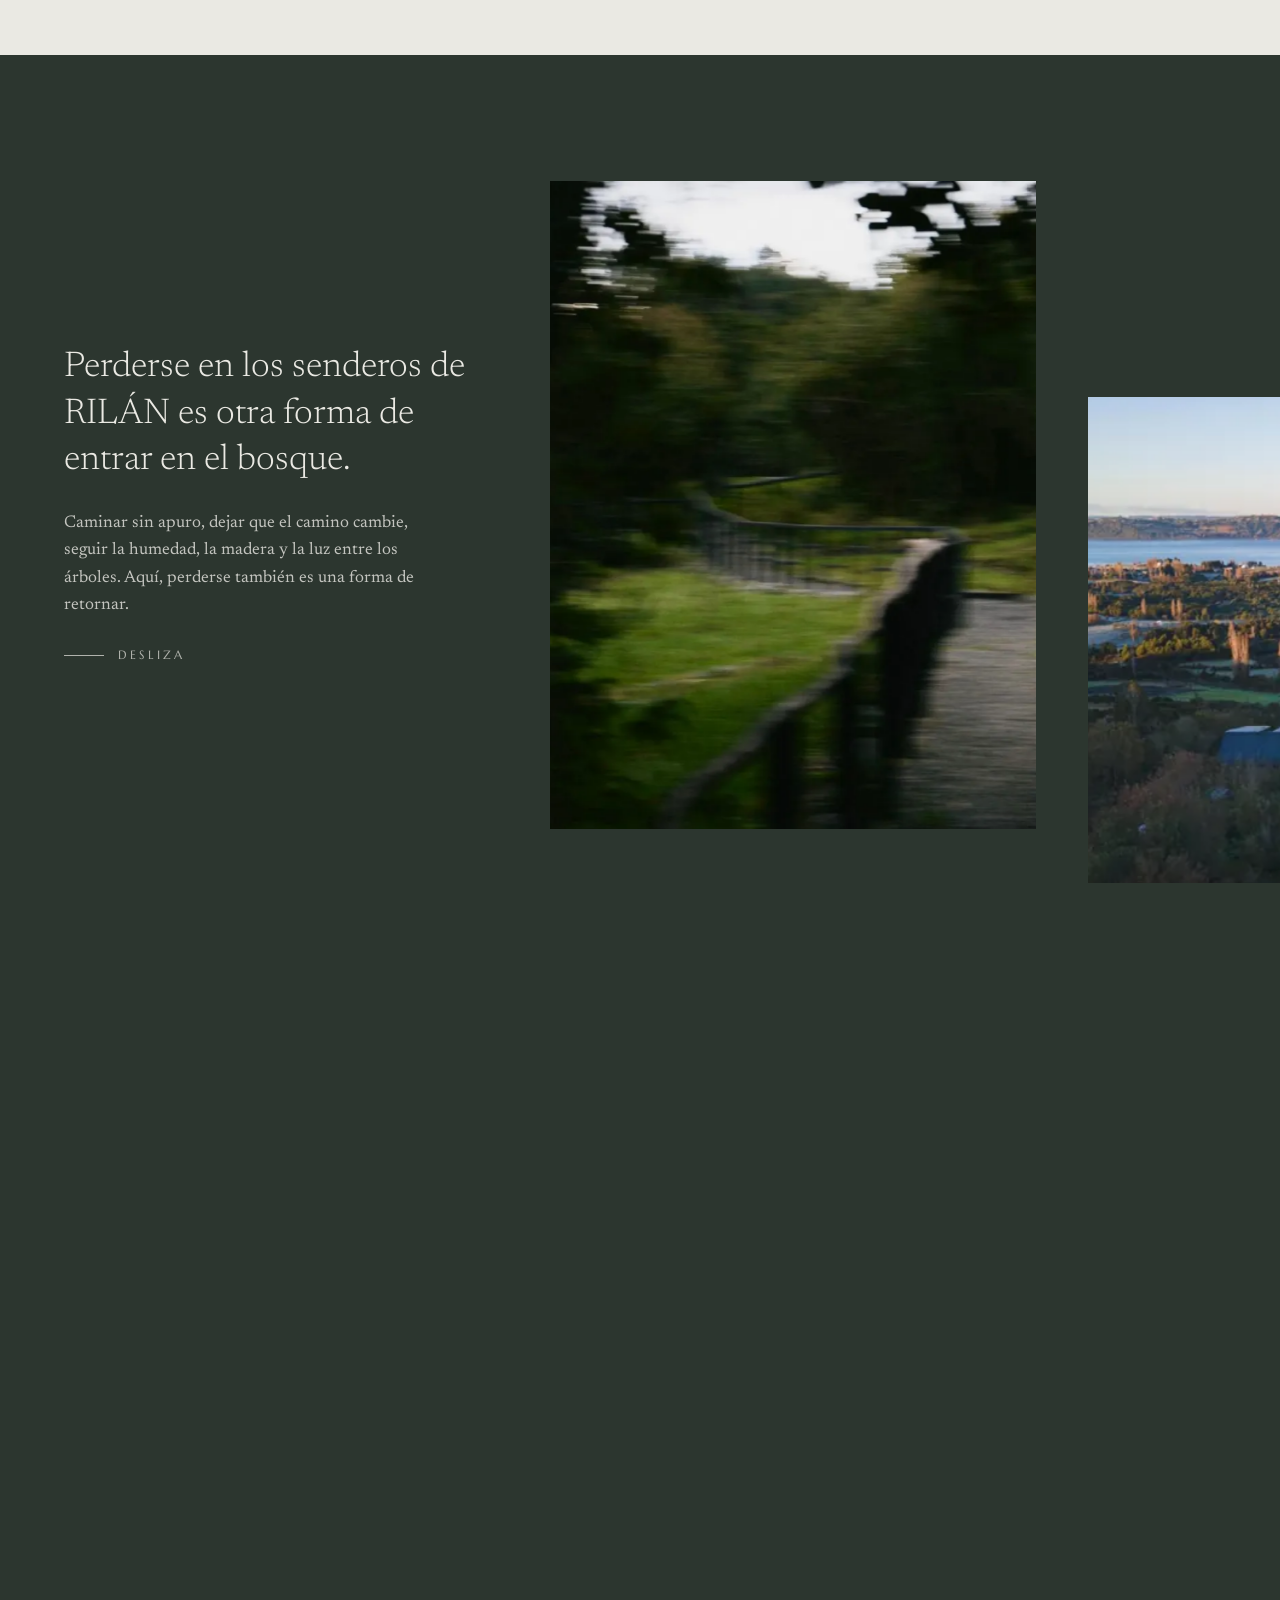
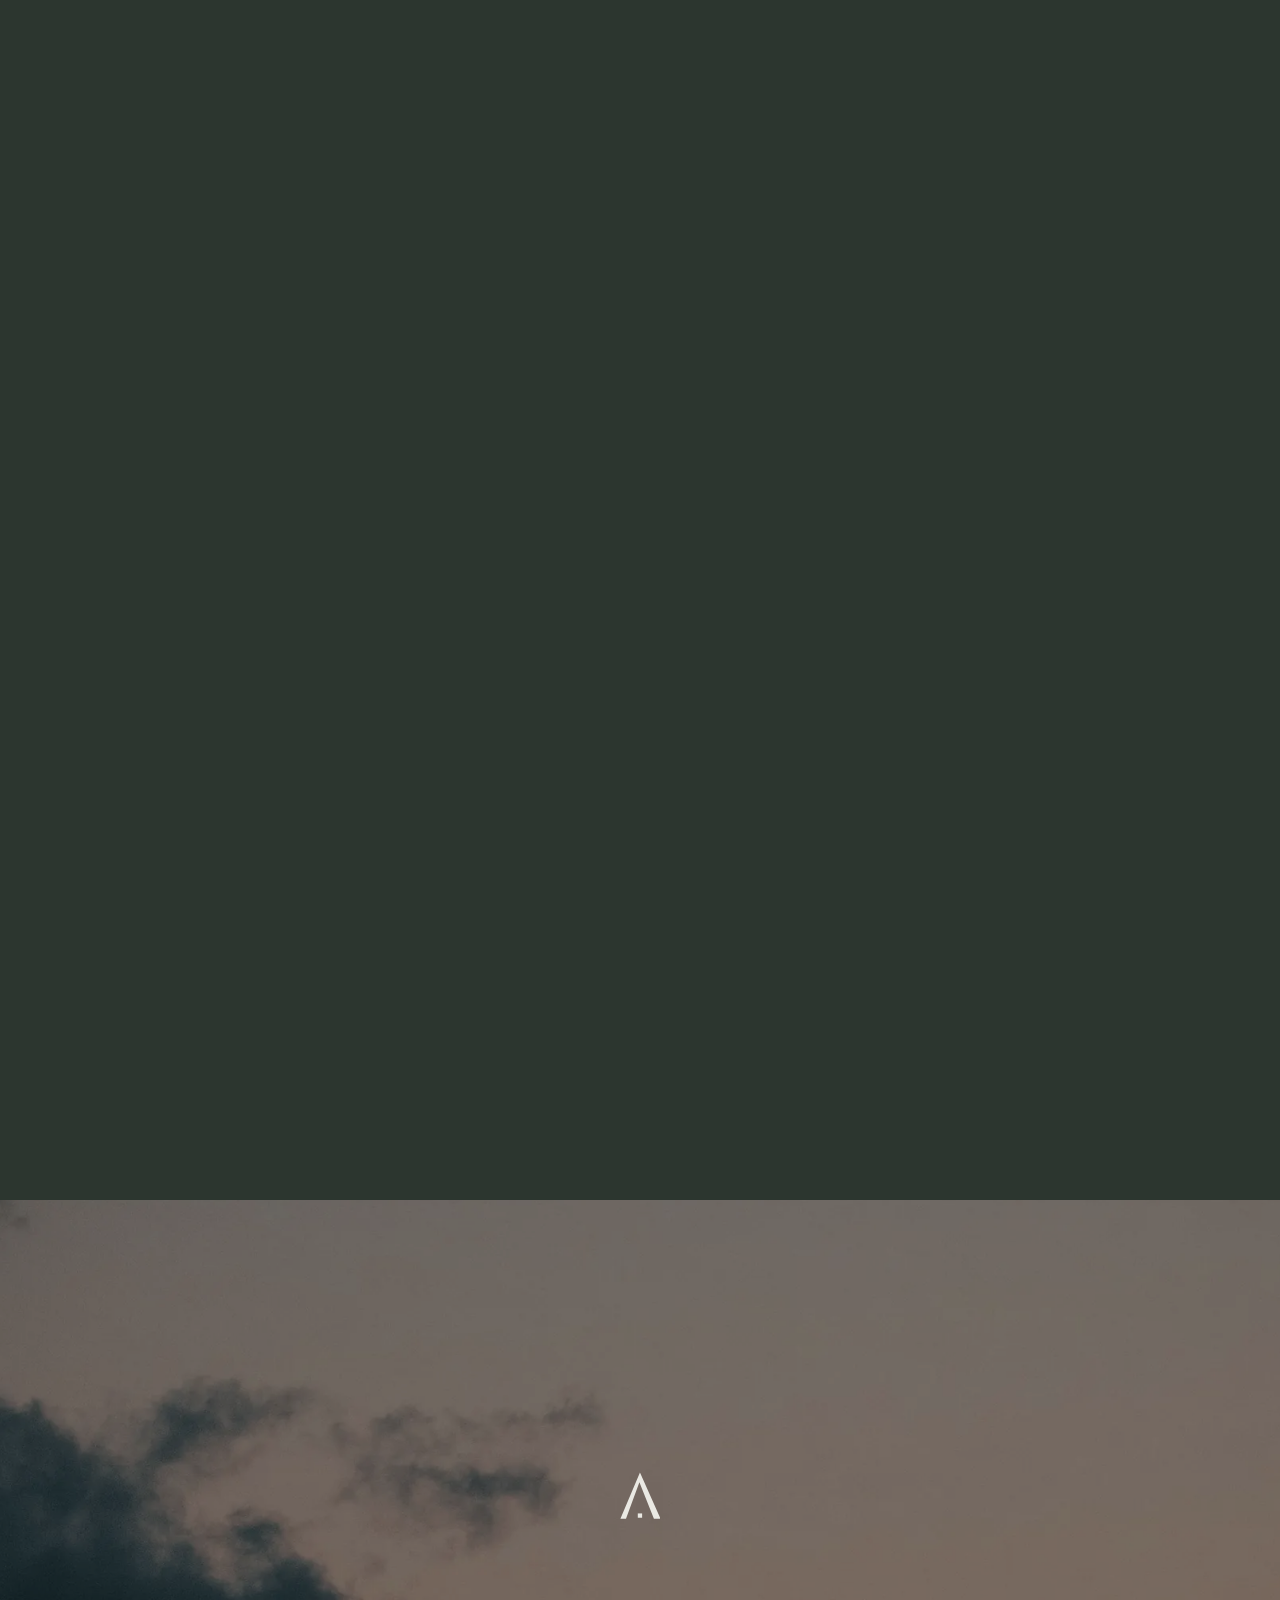
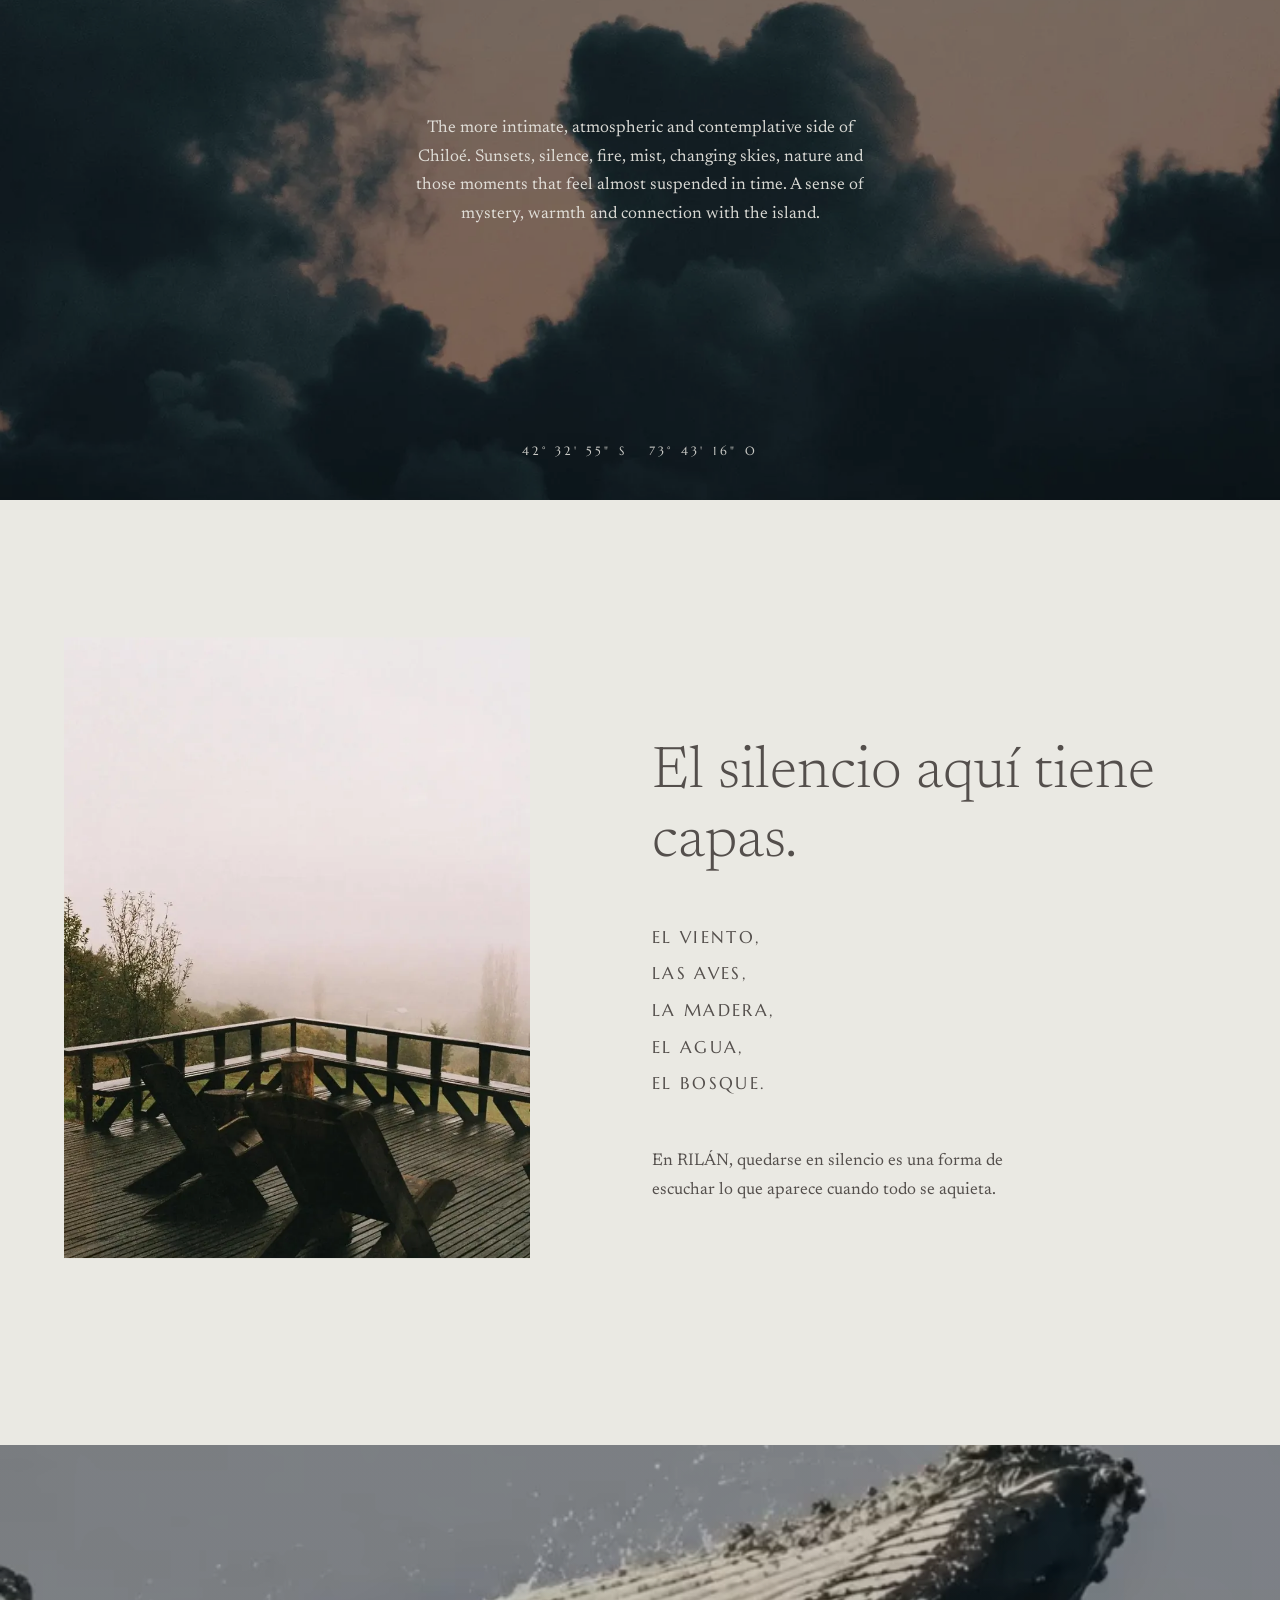
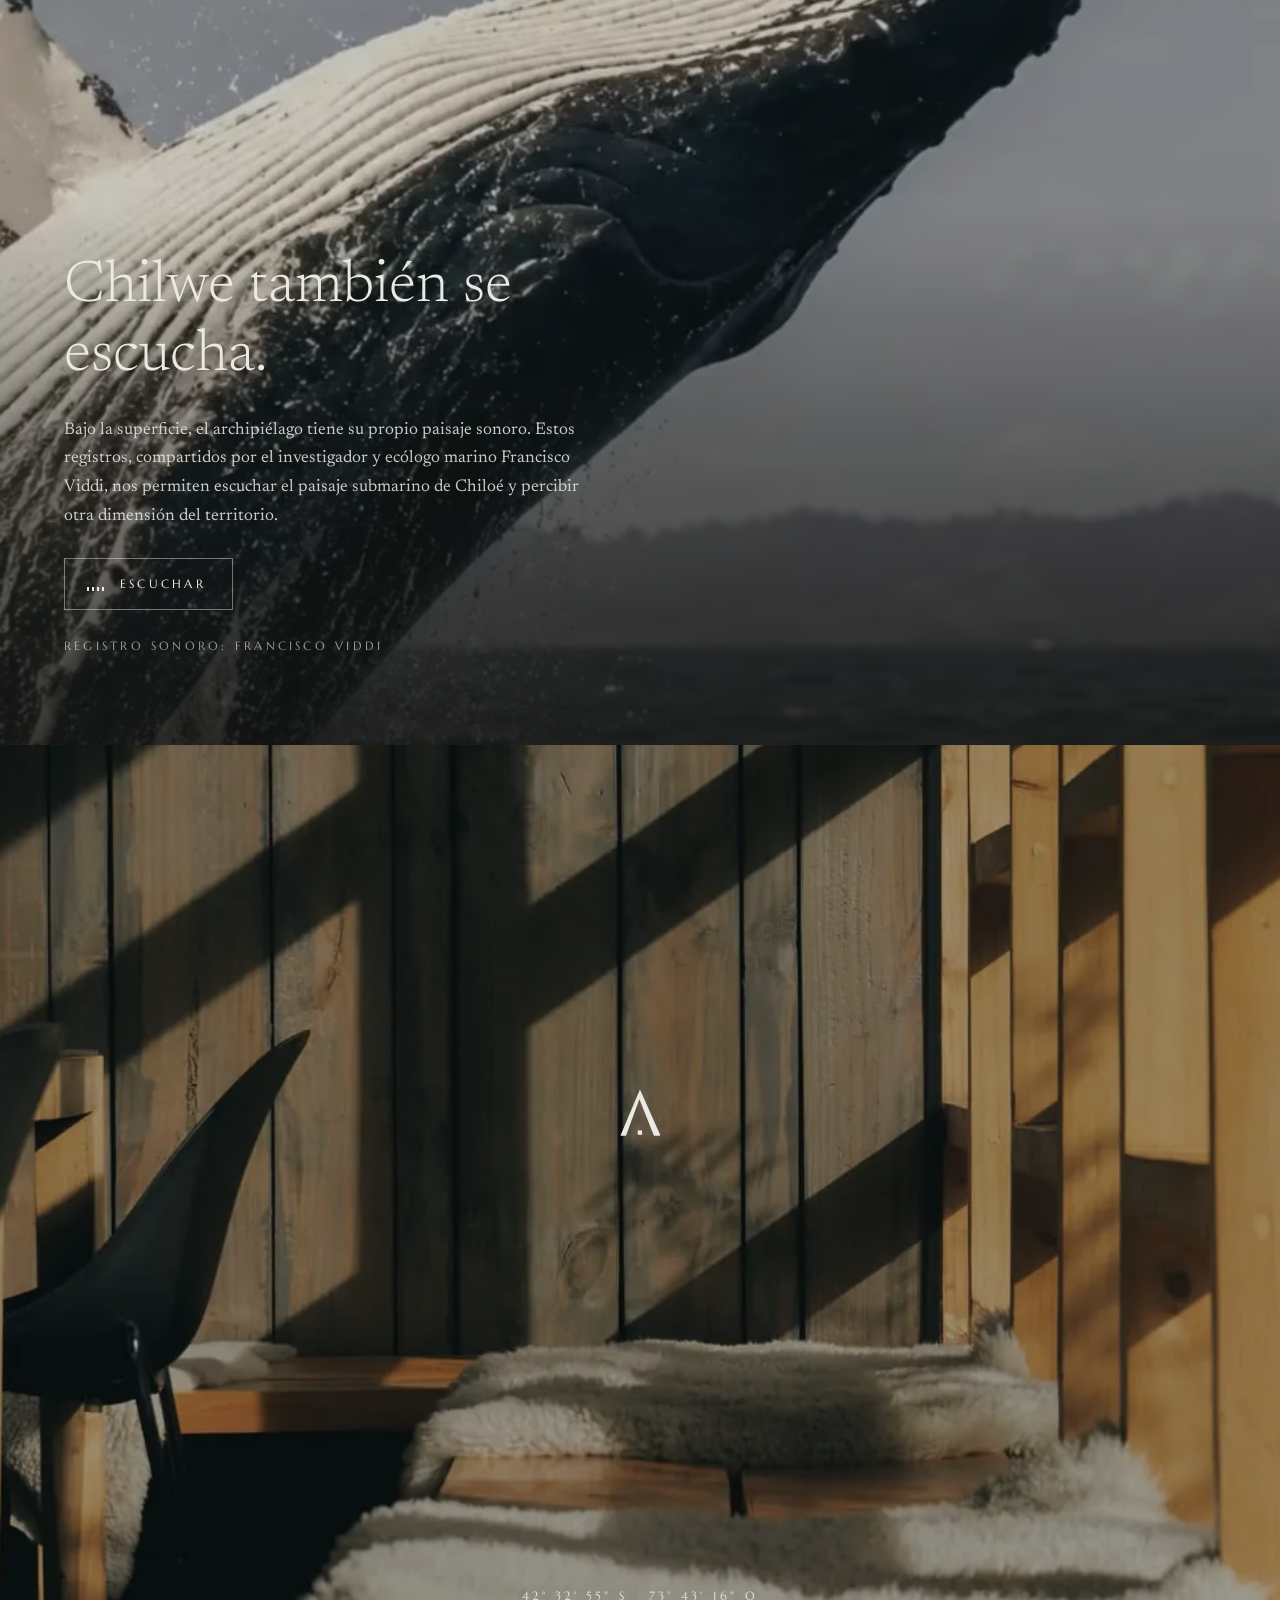
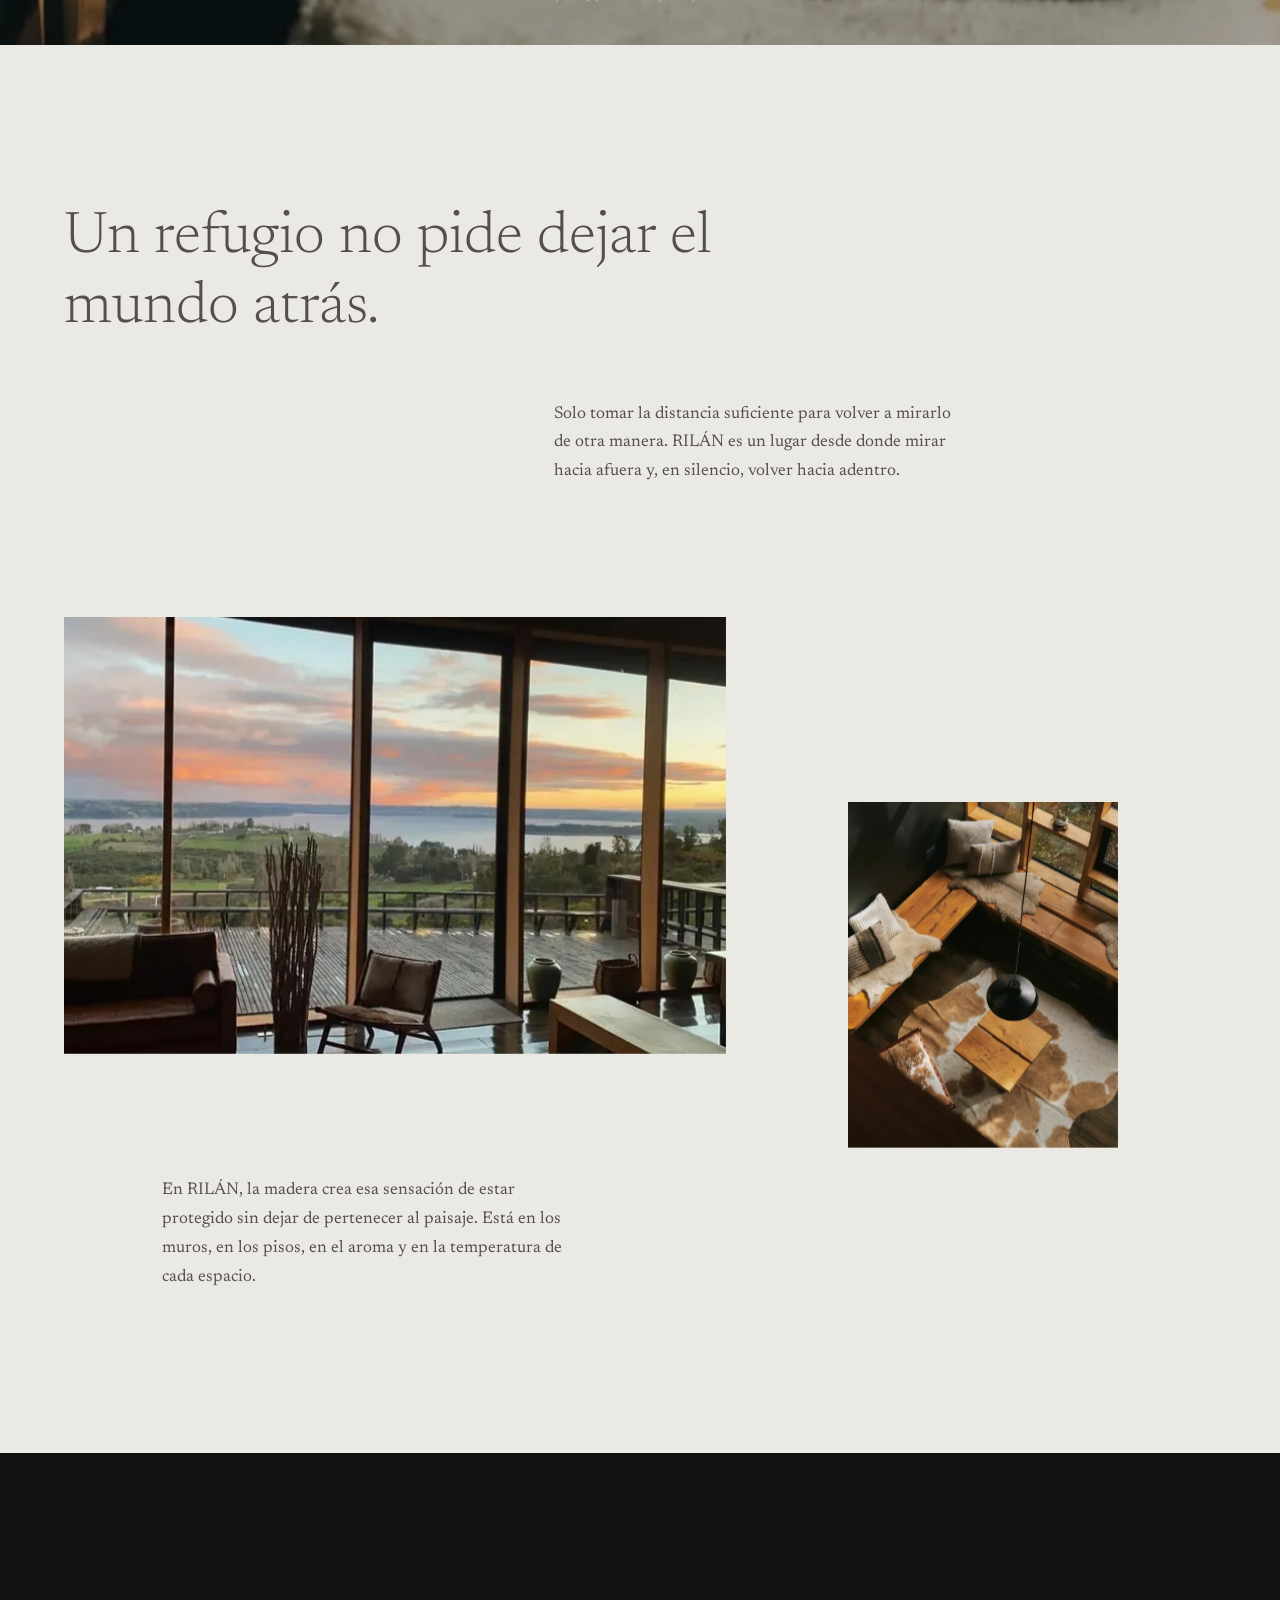
==== commit dcf6e458: "Vista previa al compartir: og:image absoluto en hotelrilan.pages.dev og:image apuntaba a GitHub Page" ====
--- a/index.html
+++ b/index.html
@@ -8,8 +8,14 @@
 <meta name="theme-color" content="#121311">
 <meta property="og:title" content="RILÁN">
 <meta property="og:description" content="Bienvenidos al misticismo del archipiélago.">
-<meta property="og:image" content="https://pabloignaciofigueroa.github.io/hotel_rilan/assets/og.jpg">
+<meta property="og:image" content="https://hotelrilan.pages.dev/assets/og.jpg">
+<meta property="og:image:width" content="1200">
+<meta property="og:image:height" content="630">
+<meta property="og:image:alt" content="RILÁN de noche bajo las estrellas, península de Rilán, Chiloé">
 <meta property="og:type" content="website">
+<meta property="og:locale" content="es_CL">
+<meta property="og:url" content="https://hotelrilan.pages.dev/">
+<meta name="twitter:card" content="summary_large_image">
 <link rel="icon" href="brand/logo/favicon.svg" type="image/svg+xml">
 <link rel="icon" href="brand/logo/favicon.ico" sizes="48x48">
 <link rel="apple-touch-icon" href="brand/logo/png/favicon-180.png">
